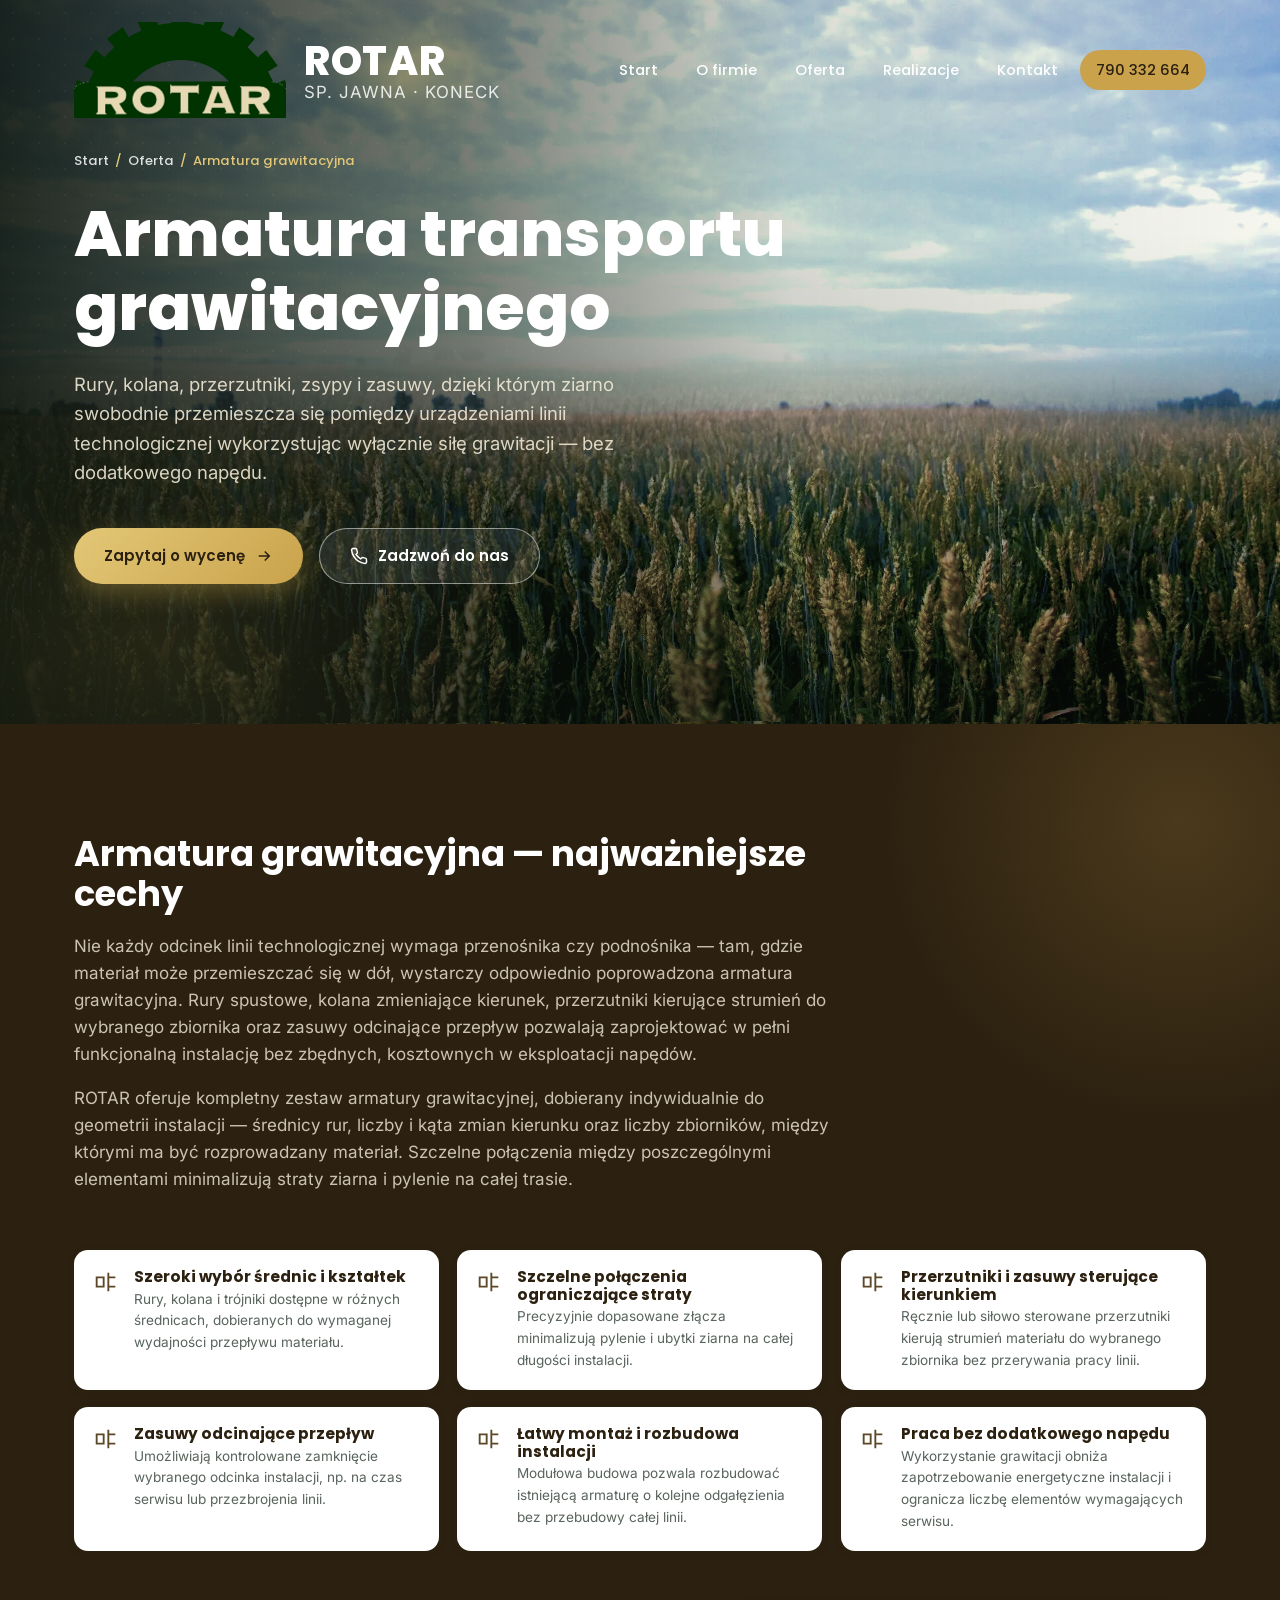
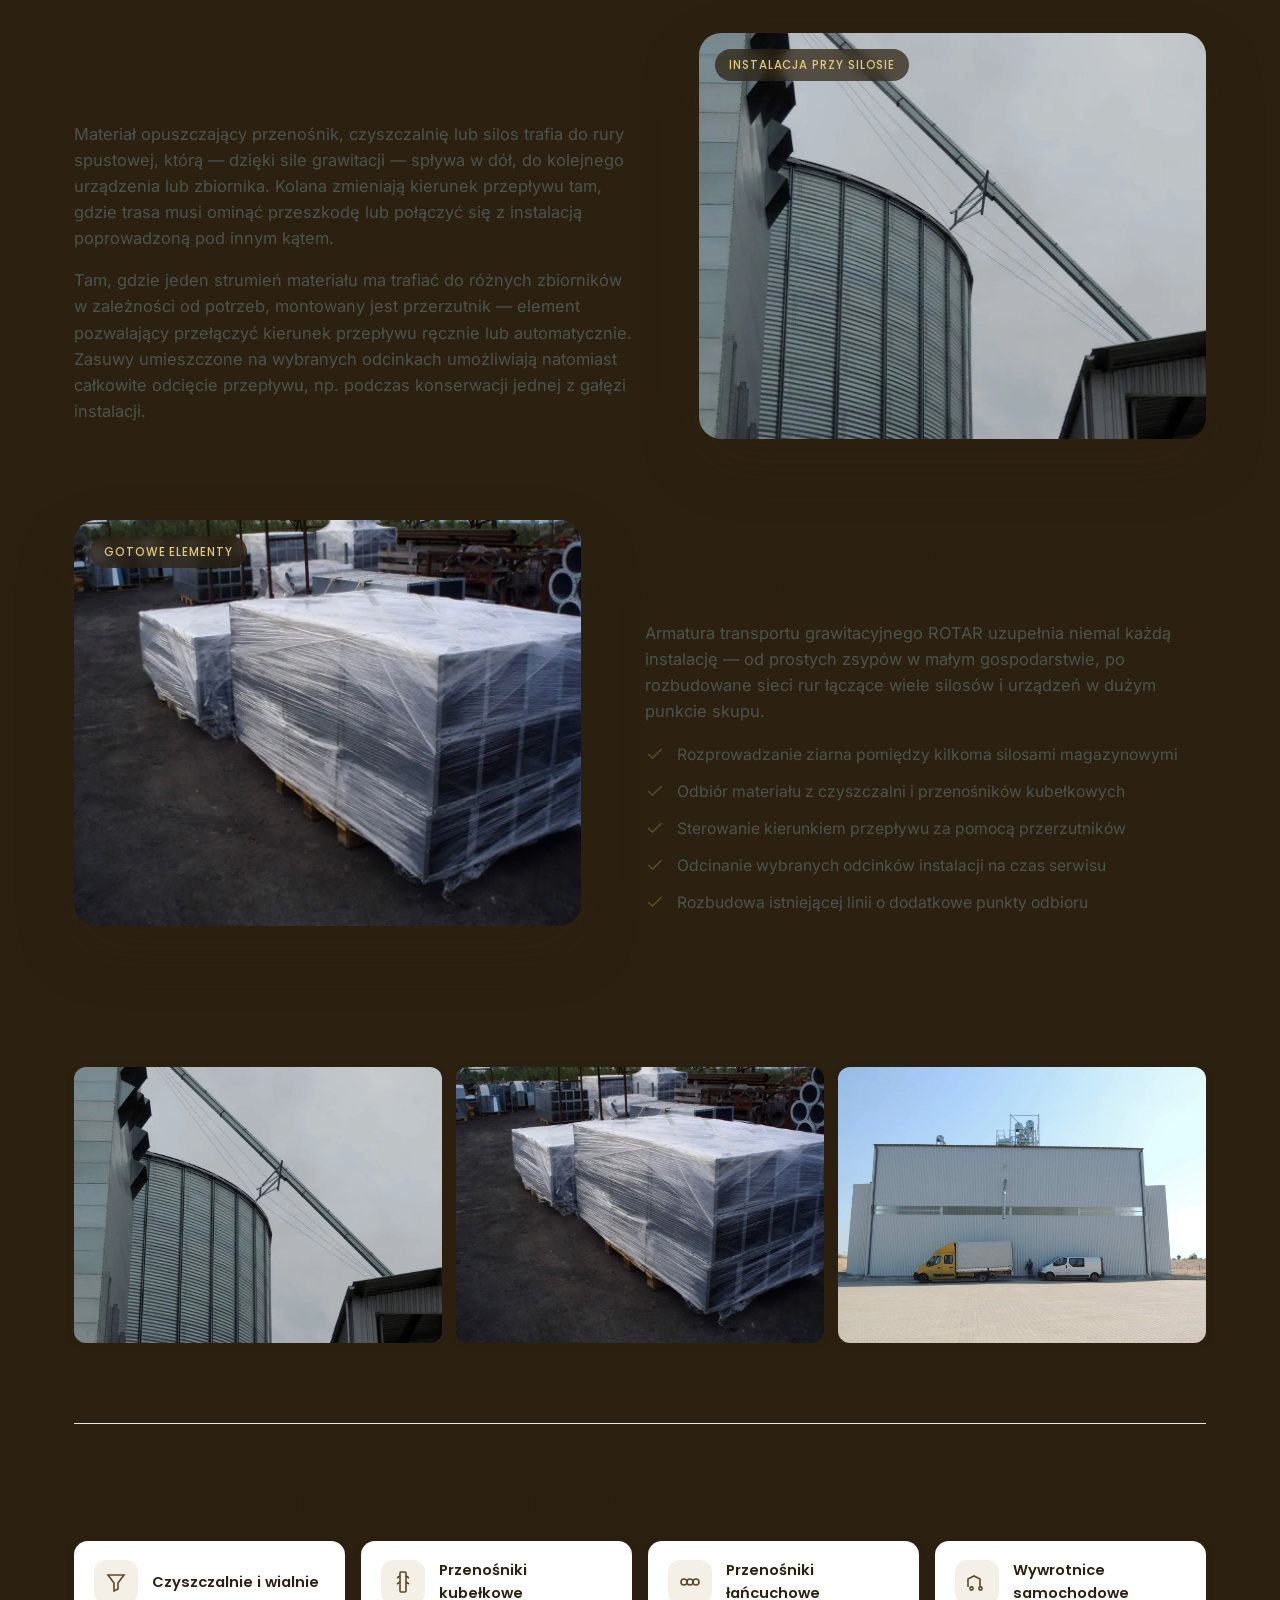
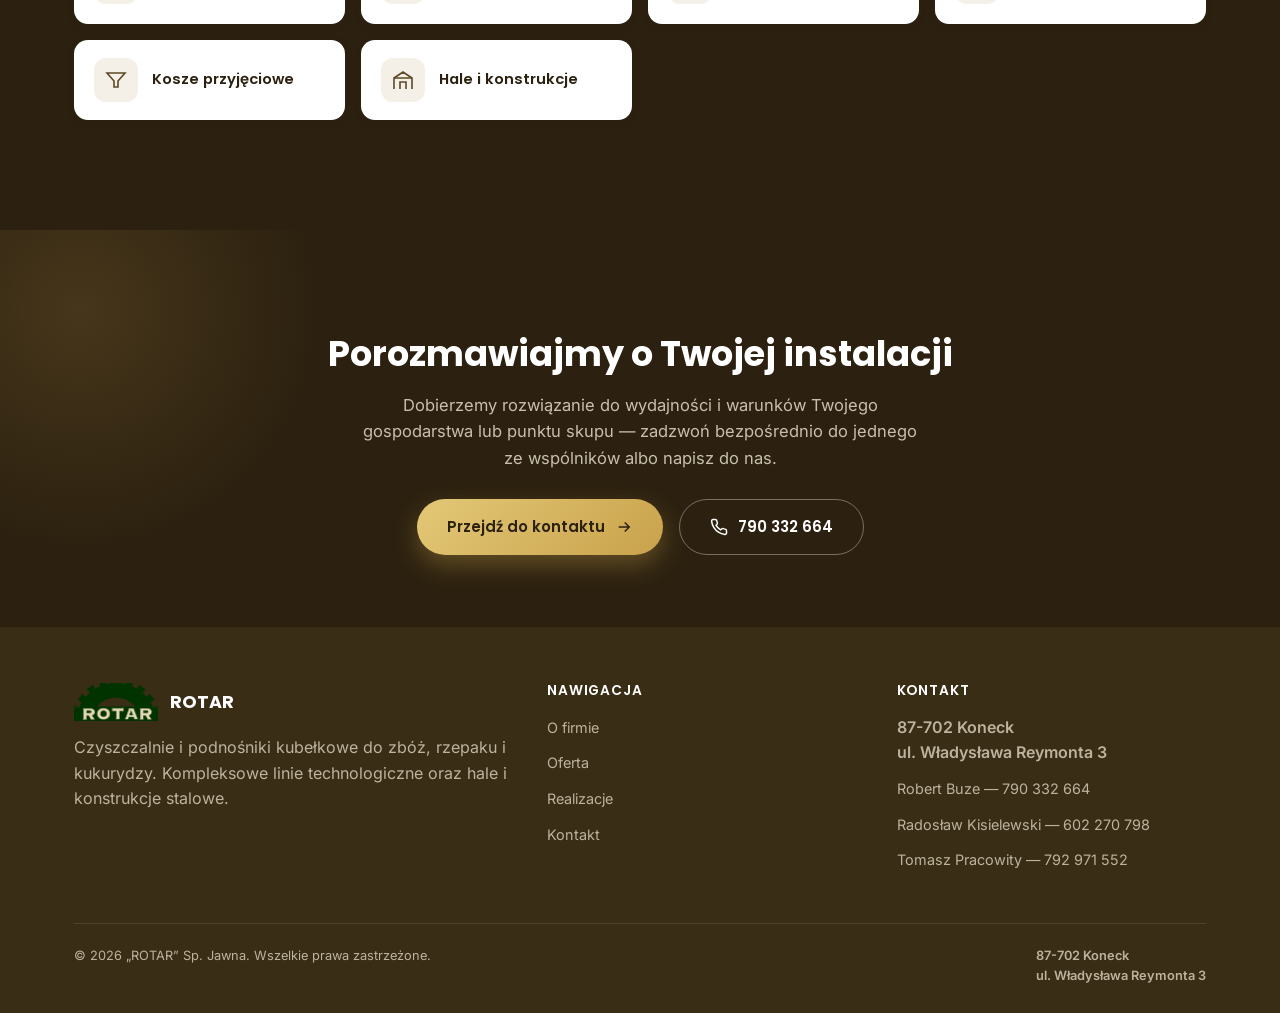
==== armatura-grawitacyjna.html @ 02cf698d "Dodaj osobne podstrony dla kazdej pozycji oferty Czyszczalnie, przenosniki kubelkowe i lancuchowe, w" ====
<!DOCTYPE html>
<html lang="pl">
<head>
<meta charset="UTF-8">
<meta name="viewport" content="width=device-width, initial-scale=1.0">
<title>Armatura transportu grawitacyjnego — rury, kolana, zsypy — ROTAR</title>
<meta name="description" content="Armatura transportu grawitacyjnego ROTAR — rury, kolana, przerzutniki, zsypy i zasuwy umożliwiające swobodny przepływ ziarna między urządzeniami linii technologicznej bez dodatkowego napędu.">
<meta name="robots" content="index, follow">
<meta name="author" content="ROTAR Sp. Jawna">
<link rel="canonical" href="https://bvziwo.github.io/rotar-website/armatura-grawitacyjna.html">

<meta property="og:type" content="website">
<meta property="og:site_name" content="ROTAR Sp. Jawna">
<meta property="og:locale" content="pl_PL">
<meta property="og:title" content="Armatura transportu grawitacyjnego — rury, kolana, zsypy — ROTAR">
<meta property="og:description" content="Armatura transportu grawitacyjnego ROTAR — rury, kolana, przerzutniki, zsypy i zasuwy umożliwiające swobodny przepływ ziarna między urządzeniami linii technologicznej bez dodatkowego napędu.">
<meta property="og:url" content="https://bvziwo.github.io/rotar-website/armatura-grawitacyjna.html">
<meta property="og:image" content="https://bvziwo.github.io/rotar-website/img/galeria/transport.jpg">

<meta name="twitter:card" content="summary_large_image">
<meta name="twitter:title" content="Armatura transportu grawitacyjnego — rury, kolana, zsypy — ROTAR">
<meta name="twitter:description" content="Armatura transportu grawitacyjnego ROTAR — rury, kolana, przerzutniki, zsypy i zasuwy umożliwiające swobodny przepływ ziarna między urządzeniami linii technologicznej bez dodatkowego napędu.">
<meta name="twitter:image" content="https://bvziwo.github.io/rotar-website/img/galeria/transport.jpg">

<meta name="theme-color" content="#2c2110">

<link rel="icon" href="favicon.ico" sizes="32x32">
<link rel="icon" href="favicon-16.png" type="image/png" sizes="16x16">
<link rel="icon" href="favicon-32.png" type="image/png" sizes="32x32">
<link rel="icon" href="favicon-48.png" type="image/png" sizes="48x48">
<link rel="apple-touch-icon" href="apple-touch-icon.png" sizes="180x180">
<link rel="manifest" href="site.webmanifest">

<link rel="preload" href="fonts/poppins-800-latin.woff2" as="font" type="font/woff2" crossorigin>
<link rel="preload" href="fonts/inter-400-latin.woff2" as="font" type="font/woff2" crossorigin>
<link rel="stylesheet" href="css/style.min.css">

<script type="application/ld+json">
{
  "@context": "https://schema.org",
  "@graph": [
    {
      "@type": "Service",
      "@id": "https://bvziwo.github.io/rotar-website/armatura-grawitacyjna.html#service",
      "name": "Armatura grawitacyjna",
      "serviceType": "Armatura grawitacyjna",
      "provider": {
        "@type": ["Organization", "LocalBusiness"],
        "name": "\"ROTAR\" Sp. Jawna",
        "url": "https://bvziwo.github.io/rotar-website/",
        "telephone": "+48790332664",
        "address": {
          "@type": "PostalAddress",
          "streetAddress": "ul. Władysława Reymonta 3",
          "postalCode": "87-702",
          "addressLocality": "Koneck",
          "addressRegion": "kujawsko-pomorskie",
          "addressCountry": "PL"
        }
      },
      "areaServed": "PL",
      "description": "Armatura transportu grawitacyjnego ROTAR — rury, kolana, przerzutniki, zsypy i zasuwy umożliwiające swobodny przepływ ziarna między urządzeniami linii technologicznej bez dodatkowego napędu.",
      "url": "https://bvziwo.github.io/rotar-website/armatura-grawitacyjna.html"
    },
    {
      "@type": "BreadcrumbList",
      "itemListElement": [
        {"@type": "ListItem", "position": 1, "name": "Start", "item": "https://bvziwo.github.io/rotar-website/"},
        {"@type": "ListItem", "position": 2, "name": "Oferta", "item": "https://bvziwo.github.io/rotar-website/#oferta"},
        {"@type": "ListItem", "position": 3, "name": "Armatura grawitacyjna", "item": "https://bvziwo.github.io/rotar-website/armatura-grawitacyjna.html"}
      ]
    }
  ]
}
</script>
</head>
<body>
<div class="page-loader" id="page-loader" aria-hidden="true">
  <div class="page-loader-inner">
    <div class="page-loader-ring"></div>
    <span class="rotar-logo">
      <span class="rotar-logo-mask"><img class="rotar-logo-gear" src="img/logo-gear.png" alt="" width="740" height="740"></span>
      <img class="rotar-logo-ribbon" src="img/logo-ribbon.png" alt="" width="675" height="306">
    </span>
  </div>
</div>
<a class="skip-link" href="#main-content">Przejdź do treści głównej</a>

<svg aria-hidden="true" width="0" height="0" style="position:absolute;overflow:hidden">
  <defs>
    <filter id="wheat-wave" x="-25%" y="-25%" width="150%" height="150%">
      <feTurbulence type="fractalNoise" numOctaves="2" seed="7" baseFrequency="0.009 0.018" result="wheatTurb"></feTurbulence>
      <feDisplacementMap in="SourceGraphic" in2="wheatTurb" scale="15" xChannelSelector="R" yChannelSelector="G"/>
    </filter>
  </defs>
</svg>

<header id="site-header">
  <div class="container">
    <a href="index.html#start" class="brand">
      <span class="rotar-logo" role="img" aria-label="ROTAR">
        <span class="rotar-logo-mask"><img class="rotar-logo-gear" src="img/logo-gear.png" alt="" width="740" height="740" decoding="async"></span>
        <img class="rotar-logo-ribbon" src="img/logo-ribbon.png" alt="" width="675" height="306" decoding="async">
      </span>
      <span class="brand-text"><strong>ROTAR</strong><span>Sp. Jawna &middot; Koneck</span></span>
    </a>
    <nav class="main-nav" id="main-nav">
      <ul>
        <li><a href="index.html#start">Start</a></li>
        <li><a href="index.html#o-firmie">O firmie</a></li>
        <li><a href="index.html#oferta">Oferta</a></li>
        <li><a href="index.html#realizacje">Realizacje</a></li>
        <li><a href="index.html#kontakt">Kontakt</a></li>
        <li><a class="call" href="tel:+48790332664">790&nbsp;332&nbsp;664</a></li>
      </ul>
    </nav>
    <button class="nav-toggle" id="nav-toggle" aria-label="Menu"><span></span><span></span><span></span></button>
  </div>
</header>

<main id="main-content">
<section class="hero hero-sub">
  <div class="hero-bg hero-bg-wheat"></div>
  <div class="hero-bg hero-bg-wind"></div>
  <div class="hero-overlay"></div>
  <div class="hero-glow" aria-hidden="true"></div>
  <div class="hero-grain"></div>
  <div class="container">
    <nav class="breadcrumb reveal in" aria-label="Okruszki">
      <a href="index.html">Start</a><span>/</span>
      <a href="index.html#oferta">Oferta</a><span>/</span>
      <span aria-current="page">Armatura grawitacyjna</span>
    </nav>
    <div class="hero-inner">
      <h1 class="reveal in">Armatura transportu grawitacyjnego</h1>
      <p class="lead reveal in">Rury, kolana, przerzutniki, zsypy i zasuwy, dzięki którym ziarno swobodnie przemieszcza się pomiędzy urządzeniami linii technologicznej wykorzystując wyłącznie siłę grawitacji — bez dodatkowego napędu.</p>
      <div class="hero-cta reveal in">
        <a href="index.html#kontakt" class="btn btn-primary">
          Zapytaj o wycenę
          <svg aria-hidden="true" focusable="false" viewBox="0 0 24 24" fill="none" stroke="currentColor" stroke-width="2"><path d="M5 12h14M13 6l6 6-6 6"/></svg>
        </a>
        <a href="tel:+48790332664" class="btn btn-ghost">
          <svg aria-hidden="true" focusable="false" viewBox="0 0 24 24" fill="none" stroke="currentColor" stroke-width="2"><path d="M22 16.92v3a2 2 0 0 1-2.18 2 19.79 19.79 0 0 1-8.63-3.07 19.5 19.5 0 0 1-6-6 19.79 19.79 0 0 1-3.07-8.67A2 2 0 0 1 4.11 2h3a2 2 0 0 1 2 1.72c.12.9.34 1.79.65 2.65a2 2 0 0 1-.45 2.11L8.09 9.91a16 16 0 0 0 6 6l1.43-1.27a2 2 0 0 1 2.11-.45c.86.31 1.75.53 2.65.65A2 2 0 0 1 22 16.92z"/></svg>
          Zadzwoń do nas
        </a>
      </div>
    </div>
  </div>
</section>

<section class="offer section-pad">
  <div class="container">
    <div class="product-intro reveal">
      <h2>Armatura grawitacyjna — najważniejsze cechy</h2>
      <p>Nie każdy odcinek linii technologicznej wymaga przenośnika czy podnośnika — tam, gdzie materiał może przemieszczać się w dół, wystarczy odpowiednio poprowadzona armatura grawitacyjna. Rury spustowe, kolana zmieniające kierunek, przerzutniki kierujące strumień do wybranego zbiornika oraz zasuwy odcinające przepływ pozwalają zaprojektować w pełni funkcjonalną instalację bez zbędnych, kosztownych w eksploatacji napędów.</p>
          <p>ROTAR oferuje kompletny zestaw armatury grawitacyjnej, dobierany indywidualnie do geometrii instalacji — średnicy rur, liczby i kąta zmian kierunku oraz liczby zbiorników, między którymi ma być rozprowadzany materiał. Szczelne połączenia między poszczególnymi elementami minimalizują straty ziarna i pylenie na całej trasie.</p>
    </div>

    <div class="value-list cols-3 stagger">
      <div class="value-item reveal">
        <svg aria-hidden="true" focusable="false" viewBox="0 0 24 24" fill="none" stroke="currentColor" stroke-width="1.6"><path d="M4 8h6v8H4zM14 4v16M14 8h6M14 16h6"/></svg>
        <div>
          <h3>Szeroki wybór średnic i kształtek</h3>
          <p>Rury, kolana i trójniki dostępne w różnych średnicach, dobieranych do wymaganej wydajności przepływu materiału.</p>
        </div>
      </div>
      <div class="value-item reveal">
        <svg aria-hidden="true" focusable="false" viewBox="0 0 24 24" fill="none" stroke="currentColor" stroke-width="1.6"><path d="M4 8h6v8H4zM14 4v16M14 8h6M14 16h6"/></svg>
        <div>
          <h3>Szczelne połączenia ograniczające straty</h3>
          <p>Precyzyjnie dopasowane złącza minimalizują pylenie i ubytki ziarna na całej długości instalacji.</p>
        </div>
      </div>
      <div class="value-item reveal">
        <svg aria-hidden="true" focusable="false" viewBox="0 0 24 24" fill="none" stroke="currentColor" stroke-width="1.6"><path d="M4 8h6v8H4zM14 4v16M14 8h6M14 16h6"/></svg>
        <div>
          <h3>Przerzutniki i zasuwy sterujące kierunkiem</h3>
          <p>Ręcznie lub siłowo sterowane przerzutniki kierują strumień materiału do wybranego zbiornika bez przerywania pracy linii.</p>
        </div>
      </div>
      <div class="value-item reveal">
        <svg aria-hidden="true" focusable="false" viewBox="0 0 24 24" fill="none" stroke="currentColor" stroke-width="1.6"><path d="M4 8h6v8H4zM14 4v16M14 8h6M14 16h6"/></svg>
        <div>
          <h3>Zasuwy odcinające przepływ</h3>
          <p>Umożliwiają kontrolowane zamknięcie wybranego odcinka instalacji, np. na czas serwisu lub przezbrojenia linii.</p>
        </div>
      </div>
      <div class="value-item reveal">
        <svg aria-hidden="true" focusable="false" viewBox="0 0 24 24" fill="none" stroke="currentColor" stroke-width="1.6"><path d="M4 8h6v8H4zM14 4v16M14 8h6M14 16h6"/></svg>
        <div>
          <h3>Łatwy montaż i rozbudowa instalacji</h3>
          <p>Modułowa budowa pozwala rozbudować istniejącą armaturę o kolejne odgałęzienia bez przebudowy całej linii.</p>
        </div>
      </div>
      <div class="value-item reveal">
        <svg aria-hidden="true" focusable="false" viewBox="0 0 24 24" fill="none" stroke="currentColor" stroke-width="1.6"><path d="M4 8h6v8H4zM14 4v16M14 8h6M14 16h6"/></svg>
        <div>
          <h3>Praca bez dodatkowego napędu</h3>
          <p>Wykorzystanie grawitacji obniża zapotrzebowanie energetyczne instalacji i ogranicza liczbę elementów wymagających serwisu.</p>
        </div>
      </div>
    </div>

    <div class="product-two-col">
      <div class="product-two-copy reveal-left">
        <h2>Jak działa transport grawitacyjny</h2>
        <p>Materiał opuszczający przenośnik, czyszczalnię lub silos trafia do rury spustowej, którą — dzięki sile grawitacji — spływa w dół, do kolejnego urządzenia lub zbiornika. Kolana zmieniają kierunek przepływu tam, gdzie trasa musi ominąć przeszkodę lub połączyć się z instalacją poprowadzoną pod innym kątem.</p>
            <p>Tam, gdzie jeden strumień materiału ma trafiać do różnych zbiorników w zależności od potrzeb, montowany jest przerzutnik — element pozwalający przełączyć kierunek przepływu ręcznie lub automatycznie. Zasuwy umieszczone na wybranych odcinkach umożliwiają natomiast całkowite odcięcie przepływu, np. podczas konserwacji jednej z gałęzi instalacji.</p>
      </div>
      <div class="product-two-media reveal-right">
        <span class="tag">Instalacja przy silosie</span>
        <picture><source type="image/webp" srcset="img/galeria/transport.webp"><img src="img/galeria/transport.jpg" width="1100" height="825" alt="Armatura transportu grawitacyjnego ROTAR — silos" loading="lazy" decoding="async"></picture>
      </div>
    </div>

    <div class="product-two-col reverse">
      <div class="product-two-media reveal-right">
        <span class="tag">Gotowe elementy</span>
        <picture><source type="image/webp" srcset="img/galeria/zaladunek.webp"><img src="img/galeria/zaladunek.jpg" width="1100" height="825" alt="Gotowe elementy ROTAR przygotowane do wysyłki" loading="lazy" decoding="async"></picture>
      </div>
      <div class="product-two-copy reveal-left">
        <h2>Zastosowanie armatury grawitacyjnej</h2>
        <p>Armatura transportu grawitacyjnego ROTAR uzupełnia niemal każdą instalację — od prostych zsypów w małym gospodarstwie, po rozbudowane sieci rur łączące wiele silosów i urządzeń w dużym punkcie skupu.</p>
        <ul>
            <li><svg aria-hidden="true" focusable="false" viewBox="0 0 24 24" fill="none" stroke="currentColor" stroke-width="2"><path d="M20 6L9 17l-5-5"/></svg>Rozprowadzanie ziarna pomiędzy kilkoma silosami magazynowymi</li>
            <li><svg aria-hidden="true" focusable="false" viewBox="0 0 24 24" fill="none" stroke="currentColor" stroke-width="2"><path d="M20 6L9 17l-5-5"/></svg>Odbiór materiału z czyszczalni i przenośników kubełkowych</li>
            <li><svg aria-hidden="true" focusable="false" viewBox="0 0 24 24" fill="none" stroke="currentColor" stroke-width="2"><path d="M20 6L9 17l-5-5"/></svg>Sterowanie kierunkiem przepływu za pomocą przerzutników</li>
            <li><svg aria-hidden="true" focusable="false" viewBox="0 0 24 24" fill="none" stroke="currentColor" stroke-width="2"><path d="M20 6L9 17l-5-5"/></svg>Odcinanie wybranych odcinków instalacji na czas serwisu</li>
            <li><svg aria-hidden="true" focusable="false" viewBox="0 0 24 24" fill="none" stroke="currentColor" stroke-width="2"><path d="M20 6L9 17l-5-5"/></svg>Rozbudowa istniejącej linii o dodatkowe punkty odbioru</li>
        </ul>
      </div>
    </div>

    <div class="product-gallery reveal">
      <h2>Zobacz to rozwiązanie na zdjęciach</h2>
      <div class="gal-cat-grid cols-3">
        <div class="gal-item" data-group="product-armatura-grawitacyjna"><picture><source type="image/webp" srcset="img/galeria/transport.webp"><img src="img/galeria/transport.jpg" width="1100" height="825" alt="Armatura transportu grawitacyjnego ROTAR — silos" loading="lazy" decoding="async"></picture><span class="zoom"><svg aria-hidden="true" focusable="false" viewBox="0 0 24 24" fill="none" stroke="currentColor" stroke-width="1.8"><circle cx="11" cy="11" r="7"></circle><path d="M21 21l-4.3-4.3M9 11h4M11 9v4"></path></svg></span></div>
        <div class="gal-item" data-group="product-armatura-grawitacyjna"><picture><source type="image/webp" srcset="img/galeria/zaladunek.webp"><img src="img/galeria/zaladunek.jpg" width="1100" height="825" alt="Gotowe elementy ROTAR przygotowane do wysyłki" loading="lazy" decoding="async"></picture><span class="zoom"><svg aria-hidden="true" focusable="false" viewBox="0 0 24 24" fill="none" stroke="currentColor" stroke-width="1.8"><circle cx="11" cy="11" r="7"></circle><path d="M21 21l-4.3-4.3M9 11h4M11 9v4"></path></svg></span></div>
        <div class="gal-item" data-group="product-armatura-grawitacyjna"><picture><source type="image/webp" srcset="img/galeria/hale.webp"><img src="img/galeria/hale.jpg" width="1400" height="1050" alt="Hala magazynowa ROTAR" loading="lazy" decoding="async"></picture><span class="zoom"><svg aria-hidden="true" focusable="false" viewBox="0 0 24 24" fill="none" stroke="currentColor" stroke-width="1.8"><circle cx="11" cy="11" r="7"></circle><path d="M21 21l-4.3-4.3M9 11h4M11 9v4"></path></svg></span></div>
      </div>
    </div>

    <div class="related-section reveal">
      <h2>Pozostałe elementy linii technologicznej</h2>
      <div class="related-grid">
        <a class="related-card" href="czyszczalnie.html">
          <span class="icon-badge"><svg aria-hidden="true" focusable="false" viewBox="0 0 24 24" fill="none" stroke="currentColor" stroke-width="1.6"><path d="M4 5h16l-6 8v6l-4 2v-8L4 5z"/></svg></span>
          <span>Czyszczalnie i wialnie</span>
        </a>
        <a class="related-card" href="przenosniki-kubelkowe.html">
          <span class="icon-badge"><svg aria-hidden="true" focusable="false" viewBox="0 0 24 24" fill="none" stroke="currentColor" stroke-width="1.6"><rect x="9" y="2" width="6" height="20" rx="1"/><path d="M6 8l3-2M18 8l-3-2M6 14l3-2M18 14l-3-2"/></svg></span>
          <span>Przenośniki kubełkowe</span>
        </a>
        <a class="related-card" href="przenosniki-lancuchowe.html">
          <span class="icon-badge"><svg aria-hidden="true" focusable="false" viewBox="0 0 24 24" fill="none" stroke="currentColor" stroke-width="1.6"><circle cx="6" cy="12" r="3"/><circle cx="12" cy="12" r="3"/><circle cx="18" cy="12" r="3"/></svg></span>
          <span>Przenośniki łańcuchowe</span>
        </a>
        <a class="related-card" href="wywrotnice-samochodowe.html">
          <span class="icon-badge"><svg aria-hidden="true" focusable="false" viewBox="0 0 24 24" fill="none" stroke="currentColor" stroke-width="1.6"><path d="M3 17V9l6-3 6 3v8"/><circle cx="6.5" cy="18.5" r="1.6"/><circle cx="15.5" cy="18.5" r="1.6"/></svg></span>
          <span>Wywrotnice samochodowe</span>
        </a>
        <a class="related-card" href="kosze-przyjeciowe.html">
          <span class="icon-badge"><svg aria-hidden="true" focusable="false" viewBox="0 0 24 24" fill="none" stroke="currentColor" stroke-width="1.6"><path d="M3 5h18l-7 8v6h-4v-6L3 5z"/></svg></span>
          <span>Kosze przyjęciowe</span>
        </a>
        <a class="related-card" href="hale-i-konstrukcje.html">
          <span class="icon-badge"><svg aria-hidden="true" focusable="false" viewBox="0 0 24 24" fill="none" stroke="currentColor" stroke-width="1.6"><path d="M3 21V10l9-6 9 6v11"/><path d="M3 10h18M9 21v-7h6v7"/></svg></span>
          <span>Hale i konstrukcje</span>
        </a>
      </div>
    </div>
  </div>
</section>

<section class="cta-band">
  <div class="container">
    <div class="gold-divider gold-divider-1" aria-hidden="true"><span></span></div>
    <h2>Porozmawiajmy o Twojej instalacji</h2>
    <p>Dobierzemy rozwiązanie do wydajności i warunków Twojego gospodarstwa lub punktu skupu — zadzwoń bezpośrednio do jednego ze wspólników albo napisz do nas.</p>
    <div class="hero-cta">
      <a href="index.html#kontakt" class="btn btn-primary">
        Przejdź do kontaktu
        <svg aria-hidden="true" focusable="false" viewBox="0 0 24 24" fill="none" stroke="currentColor" stroke-width="2"><path d="M5 12h14M13 6l6 6-6 6"/></svg>
      </a>
      <a href="tel:+48790332664" class="btn btn-outline-light">
        <svg aria-hidden="true" focusable="false" viewBox="0 0 24 24" fill="none" stroke="currentColor" stroke-width="2"><path d="M22 16.92v3a2 2 0 0 1-2.18 2 19.79 19.79 0 0 1-8.63-3.07 19.5 19.5 0 0 1-6-6 19.79 19.79 0 0 1-3.07-8.67A2 2 0 0 1 4.11 2h3a2 2 0 0 1 2 1.72c.12.9.34 1.79.65 2.65a2 2 0 0 1-.45 2.11L8.09 9.91a16 16 0 0 0 6 6l1.43-1.27a2 2 0 0 1 2.11-.45c.86.31 1.75.53 2.65.65A2 2 0 0 1 22 16.92z"/></svg>
        790 332 664
      </a>
    </div>
  </div>
</section>
</main>

<footer>
  <div class="container">
    <div class="footer-grid">
      <div>
        <div class="footer-brand">
          <span class="rotar-logo" role="img" aria-label="ROTAR">
            <span class="rotar-logo-mask"><img class="rotar-logo-gear" src="img/logo-gear.png" alt="" width="740" height="740" loading="lazy" decoding="async"></span>
            <img class="rotar-logo-ribbon" src="img/logo-ribbon.png" alt="" width="675" height="306" loading="lazy" decoding="async">
          </span>
          <strong>ROTAR</strong>
        </div>
        <p>Czyszczalnie i podnośniki kubełkowe do zbóż, rzepaku i kukurydzy. Kompleksowe linie technologiczne oraz hale i konstrukcje stalowe.</p>
      </div>
      <div>
        <h3>Nawigacja</h3>
        <ul>
          <li><a href="index.html#o-firmie">O firmie</a></li>
          <li><a href="index.html#oferta">Oferta</a></li>
          <li><a href="index.html#realizacje">Realizacje</a></li>
          <li><a href="index.html#kontakt">Kontakt</a></li>
        </ul>
      </div>
      <div>
        <h3>Kontakt</h3>
        <ul>
          <li><strong>87-702 Koneck</strong><br><strong>ul. Władysława Reymonta 3</strong></li>
          <li><a href="tel:+48790332664">Robert Buze — 790 332 664</a></li>
          <li><a href="tel:+48602270798">Radosław Kisielewski — 602 270 798</a></li>
          <li><a href="tel:+48792971552">Tomasz Pracowity — 792 971 552</a></li>
        </ul>
      </div>
    </div>
    <div class="footer-bottom">
      <span>&copy; <span id="year"></span> „ROTAR” Sp. Jawna. Wszelkie prawa zastrzeżone.</span>
      <span><strong>87-702 Koneck</strong><br><strong>ul. Władysława Reymonta 3</strong></span>
    </div>
  </div>
</footer>

<button id="back-to-top" aria-label="Do góry">
  <svg aria-hidden="true" focusable="false" viewBox="0 0 24 24" fill="none" stroke="currentColor" stroke-width="2"><path d="M12 19V5M5 12l7-7 7 7"/></svg>
</button>

<div class="lightbox" id="lightbox">
  <button class="lightbox-close" aria-label="Zamknij"><svg aria-hidden="true" focusable="false" viewBox="0 0 24 24" fill="none" stroke="currentColor" stroke-width="2"><path d="M18 6L6 18M6 6l12 12"/></svg></button>
  <button class="lightbox-nav lightbox-prev" aria-label="Poprzednie"><svg aria-hidden="true" focusable="false" viewBox="0 0 24 24" fill="none" stroke="currentColor" stroke-width="2"><path d="M15 18l-6-6 6-6"/></svg></button>
  <img id="lightbox-img" src="" alt="">
  <button class="lightbox-nav lightbox-next" aria-label="Następne"><svg aria-hidden="true" focusable="false" viewBox="0 0 24 24" fill="none" stroke="currentColor" stroke-width="2"><path d="M9 18l6-6-6-6"/></svg></button>
  <div class="lightbox-counter" id="lightbox-counter"></div>
</div>

<script src="js/main.min.js"></script>
</body>
</html>
---- css/style.min.css ----
@font-face{font-family:Inter;font-style:normal;font-weight:400;font-display:swap;src:url('../fonts/inter-400-latin-ext.woff2') format('woff2');unicode-range:U+0100-02BA,U+02BD-02C5,U+02C7-02CC,U+02CE-02D7,U+02DD-02FF,U+0304,U+0308,U+0329,U+1D00-1DBF,U+1E00-1E9F,U+1EF2-1EFF,U+2020,U+20A0-20AB,U+20AD-20C0,U+2113,U+2C60-2C7F,U+A720-A7FF}@font-face{font-family:Inter;font-style:normal;font-weight:400;font-display:swap;src:url('../fonts/inter-400-latin.woff2') format('woff2');unicode-range:U+0000-00FF,U+0131,U+0152-0153,U+02BB-02BC,U+02C6,U+02DA,U+02DC,U+0304,U+0308,U+0329,U+2000-206F,U+20AC,U+2122,U+2191,U+2193,U+2212,U+2215,U+FEFF,U+FFFD}@font-face{font-family:Inter;font-style:normal;font-weight:500;font-display:swap;src:url('../fonts/inter-400-latin-ext.woff2') format('woff2');unicode-range:U+0100-02BA,U+02BD-02C5,U+02C7-02CC,U+02CE-02D7,U+02DD-02FF,U+0304,U+0308,U+0329,U+1D00-1DBF,U+1E00-1E9F,U+1EF2-1EFF,U+2020,U+20A0-20AB,U+20AD-20C0,U+2113,U+2C60-2C7F,U+A720-A7FF}@font-face{font-family:Inter;font-style:normal;font-weight:500;font-display:swap;src:url('../fonts/inter-400-latin.woff2') format('woff2');unicode-range:U+0000-00FF,U+0131,U+0152-0153,U+02BB-02BC,U+02C6,U+02DA,U+02DC,U+0304,U+0308,U+0329,U+2000-206F,U+20AC,U+2122,U+2191,U+2193,U+2212,U+2215,U+FEFF,U+FFFD}@font-face{font-family:Inter;font-style:normal;font-weight:600;font-display:swap;src:url('../fonts/inter-400-latin-ext.woff2') format('woff2');unicode-range:U+0100-02BA,U+02BD-02C5,U+02C7-02CC,U+02CE-02D7,U+02DD-02FF,U+0304,U+0308,U+0329,U+1D00-1DBF,U+1E00-1E9F,U+1EF2-1EFF,U+2020,U+20A0-20AB,U+20AD-20C0,U+2113,U+2C60-2C7F,U+A720-A7FF}@font-face{font-family:Inter;font-style:normal;font-weight:600;font-display:swap;src:url('../fonts/inter-400-latin.woff2') format('woff2');unicode-range:U+0000-00FF,U+0131,U+0152-0153,U+02BB-02BC,U+02C6,U+02DA,U+02DC,U+0304,U+0308,U+0329,U+2000-206F,U+20AC,U+2122,U+2191,U+2193,U+2212,U+2215,U+FEFF,U+FFFD}@font-face{font-family:Poppins;font-style:normal;font-weight:500;font-display:swap;src:url('../fonts/poppins-500-latin-ext.woff2') format('woff2');unicode-range:U+0100-02BA,U+02BD-02C5,U+02C7-02CC,U+02CE-02D7,U+02DD-02FF,U+0304,U+0308,U+0329,U+1D00-1DBF,U+1E00-1E9F,U+1EF2-1EFF,U+2020,U+20A0-20AB,U+20AD-20C0,U+2113,U+2C60-2C7F,U+A720-A7FF}@font-face{font-family:Poppins;font-style:normal;font-weight:500;font-display:swap;src:url('../fonts/poppins-500-latin.woff2') format('woff2');unicode-range:U+0000-00FF,U+0131,U+0152-0153,U+02BB-02BC,U+02C6,U+02DA,U+02DC,U+0304,U+0308,U+0329,U+2000-206F,U+20AC,U+2122,U+2191,U+2193,U+2212,U+2215,U+FEFF,U+FFFD}@font-face{font-family:Poppins;font-style:normal;font-weight:600;font-display:swap;src:url('../fonts/poppins-600-latin-ext.woff2') format('woff2');unicode-range:U+0100-02BA,U+02BD-02C5,U+02C7-02CC,U+02CE-02D7,U+02DD-02FF,U+0304,U+0308,U+0329,U+1D00-1DBF,U+1E00-1E9F,U+1EF2-1EFF,U+2020,U+20A0-20AB,U+20AD-20C0,U+2113,U+2C60-2C7F,U+A720-A7FF}@font-face{font-family:Poppins;font-style:normal;font-weight:600;font-display:swap;src:url('../fonts/poppins-600-latin.woff2') format('woff2');unicode-range:U+0000-00FF,U+0131,U+0152-0153,U+02BB-02BC,U+02C6,U+02DA,U+02DC,U+0304,U+0308,U+0329,U+2000-206F,U+20AC,U+2122,U+2191,U+2193,U+2212,U+2215,U+FEFF,U+FFFD}@font-face{font-family:Poppins;font-style:normal;font-weight:700;font-display:swap;src:url('../fonts/poppins-700-latin-ext.woff2') format('woff2');unicode-range:U+0100-02BA,U+02BD-02C5,U+02C7-02CC,U+02CE-02D7,U+02DD-02FF,U+0304,U+0308,U+0329,U+1D00-1DBF,U+1E00-1E9F,U+1EF2-1EFF,U+2020,U+20A0-20AB,U+20AD-20C0,U+2113,U+2C60-2C7F,U+A720-A7FF}@font-face{font-family:Poppins;font-style:normal;font-weight:700;font-display:swap;src:url('../fonts/poppins-700-latin.woff2') format('woff2');unicode-range:U+0000-00FF,U+0131,U+0152-0153,U+02BB-02BC,U+02C6,U+02DA,U+02DC,U+0304,U+0308,U+0329,U+2000-206F,U+20AC,U+2122,U+2191,U+2193,U+2212,U+2215,U+FEFF,U+FFFD}@font-face{font-family:Poppins;font-style:normal;font-weight:800;font-display:swap;src:url('../fonts/poppins-800-latin-ext.woff2') format('woff2');unicode-range:U+0100-02BA,U+02BD-02C5,U+02C7-02CC,U+02CE-02D7,U+02DD-02FF,U+0304,U+0308,U+0329,U+1D00-1DBF,U+1E00-1E9F,U+1EF2-1EFF,U+2020,U+20A0-20AB,U+20AD-20C0,U+2113,U+2C60-2C7F,U+A720-A7FF}@font-face{font-family:Poppins;font-style:normal;font-weight:800;font-display:swap;src:url('../fonts/poppins-800-latin.woff2') format('woff2');unicode-range:U+0000-00FF,U+0131,U+0152-0153,U+02BB-02BC,U+02C6,U+02DA,U+02DC,U+0304,U+0308,U+0329,U+2000-206F,U+20AC,U+2122,U+2191,U+2193,U+2212,U+2215,U+FEFF,U+FFFD}:root{--green-950:#2c2110;--green-900:#3a2d16;--green-800:#4a3a1e;--green-700:#5c4826;--green-600:#7d6337;--green-accent:#a4813f;--gold:#c9a24b;--gold-light:#e3c877;--cream:#f4ecd8;--cream-soft:#faf6ea;--ink:#16211b;--gray-700:#4a544d;--gray-500:#59645c;--gray-200:#e3e6e1;--bg:#f5eedf;--white:#ffffff;--radius:14px;--radius-lg:22px;--shadow-sm:0 2px 10px rgba(44,33,16,.08);--shadow-md:0 12px 32px rgba(44,33,16,.14);--shadow-lg:0 24px 60px rgba(44,33,16,.22);--ease:cubic-bezier(.22,1,.36,1)}.page-loader{position:fixed;inset:0;z-index:9999;display:flex;align-items:center;justify-content:center;background:#152417;transition:opacity .5s var(--ease),visibility .5s var(--ease);animation:0s linear 4.5s forwards loaderFailsafe}.page-loader.loaded{opacity:0;visibility:hidden;pointer-events:none}@keyframes loaderFailsafe{to{opacity:0;visibility:hidden;pointer-events:none}}.page-loader-inner{position:relative;display:flex;align-items:center;justify-content:center}.page-loader-inner .rotar-logo{position:relative;z-index:1;width:150px;height:auto;animation:1.6s ease-in-out infinite loaderPulse}.page-loader-ring{position:absolute;width:200px;height:200px;border-radius:50%;border:3px solid rgba(227,200,119,.18);border-top-color:var(--gold-light);animation:1.1s linear infinite loaderSpin}@keyframes loaderPulse{0%,100%{transform:scale(1);opacity:.92}50%{transform:scale(1.08);opacity:1}}@keyframes loaderSpin{to{transform:rotate(360deg)}}*,::after,::before{box-sizing:border-box}html{scroll-behavior:smooth}body{margin:0;font-family:Inter,system-ui,-apple-system,Segoe UI,Roboto,sans-serif;color:var(--ink);background:var(--bg);line-height:1.6;overflow-x:hidden}h1,h2,h3,h4{font-family:Poppins,system-ui,sans-serif;line-height:1.15;margin:0 0 .5em;color:var(--green-950)}p{margin:0 0 1em}a{color:inherit;text-decoration:none}img{max-width:100%;display:block}ul{margin:0;padding:0;list-style:none}button{font:inherit;cursor:pointer;border:none;background:0 0;color:inherit}:focus-visible{outline:2px solid var(--gold);outline-offset:3px;border-radius:4px}.skip-link{position:absolute;top:-48px;left:8px;z-index:3000;background:var(--green-950);color:#fff;padding:12px 20px;border-radius:8px;font-family:Poppins,sans-serif;font-weight:600;font-size:.9rem;transition:top .25s var(--ease)}.skip-link:focus{top:8px}.container{width:100%;max-width:1180px;margin:0 auto;padding:0 24px}section{position:relative}section[id]{scroll-margin-top:88px}.section-pad{padding:110px 0}@media(max-width:768px){.section-pad{padding:72px 0}}.eyebrow{display:inline-flex;align-items:center;gap:8px;font-family:Poppins,sans-serif;font-weight:600;font-size:.78rem;letter-spacing:.14em;text-transform:uppercase;color:var(--green-600);background:rgba(164,129,63,.1);padding:7px 16px;border-radius:999px;margin-bottom:18px}.eyebrow::before{content:"";width:6px;height:6px;border-radius:50%;background:var(--gold)}.section-head{max-width:680px;margin:0 0 56px}.section-head.center{margin-left:auto;margin-right:auto;text-align:center}.section-head h2{font-size:clamp(1.7rem,3.4vw,2.5rem)}.section-head p{color:var(--gray-700);font-size:1.05rem}.btn{display:inline-flex;align-items:center;gap:10px;padding:15px 30px;border-radius:999px;font-family:Poppins,sans-serif;font-weight:600;font-size:.94rem;transition:transform .35s var(--ease),box-shadow .35s var(--ease),background .3s,color .3s;white-space:nowrap}.btn-primary{background:linear-gradient(135deg,var(--gold-light),var(--gold));color:var(--green-950);box-shadow:0 10px 24px rgba(201,162,75,.35)}.btn-primary:hover{transform:translateY(-3px);box-shadow:0 16px 32px rgba(201,162,75,.45)}.btn-ghost{background:rgba(255,255,255,.08);border:1.5px solid rgba(255,255,255,.5);color:#fff;backdrop-filter:blur(6px)}.btn-ghost:hover{background:rgba(255,255,255,.18);transform:translateY(-3px)}.btn-outline{border:1.5px solid var(--green-700);color:var(--green-800)}.btn-outline:hover{background:var(--green-800);color:#fff;transform:translateY(-3px)}.btn svg{width:18px;height:18px;flex:none}.reveal{opacity:0;transform:translateY(38px);filter:blur(7px);transition:opacity .95s var(--ease),transform .95s var(--ease),filter .95s var(--ease);will-change:opacity,transform,filter}.reveal.in{opacity:1;transform:translateY(0);filter:blur(0)}.reveal-scale{opacity:0;transform:scale(.9);filter:blur(7px);transition:opacity .9s var(--ease),transform .9s var(--ease),filter .9s var(--ease);will-change:opacity,transform,filter}.reveal-scale.in{opacity:1;transform:scale(1);filter:blur(0)}.reveal-left{opacity:0;transform:translateX(-52px);filter:blur(6px);transition:opacity .9s var(--ease),transform .9s var(--ease),filter .9s var(--ease);will-change:opacity,transform,filter}.reveal-left.in{opacity:1;transform:translateX(0);filter:blur(0)}.reveal-right{opacity:0;transform:translateX(52px);filter:blur(6px);transition:opacity .9s var(--ease),transform .9s var(--ease),filter .9s var(--ease);will-change:opacity,transform,filter}.reveal-right.in{opacity:1;transform:translateX(0);filter:blur(0)}@media(prefers-reduced-motion:reduce){.page-loader-inner .rotar-logo,.page-loader-ring{animation:none}.reveal,.reveal-left,.reveal-right,.reveal-scale{opacity:1;transform:none;filter:none;transition:none}}.stagger>*{transition-delay:calc(var(--i,0) * 110ms)}.rotar-logo{position:relative;display:inline-block;flex:none;aspect-ratio:225/102;height:96px;width:auto;transition:height .35s var(--ease)}.rotar-logo-mask{position:absolute;inset:0;overflow:hidden}.rotar-logo-gear{position:absolute;left:50.6667%;top:105.8824%;width:109.6297%;height:241.8299%;max-width:none;max-height:none;transform:translate(-50%,-50%);animation:9s linear infinite rotar-spin}@keyframes rotar-spin{from{transform:translate(-50%,-50%) rotate(0)}to{transform:translate(-50%,-50%) rotate(360deg)}}@media(prefers-reduced-motion:reduce){.rotar-logo-gear{animation:none}}.rotar-logo-ribbon{position:absolute;inset:0;width:100%;height:100%;display:block}#site-header{position:fixed;top:0;left:0;right:0;z-index:1000;padding:22px 0;transition:padding .35s var(--ease),background .35s var(--ease),box-shadow .35s var(--ease)}#site-header .container{display:flex;align-items:center;justify-content:space-between}#site-header.scrolled{padding:12px 0;background:rgba(251,250,246,.88);backdrop-filter:blur(14px);box-shadow:0 6px 24px rgba(44,33,16,.08)}.brand{display:flex;align-items:center;gap:18px}.brand .rotar-logo{height:96px;position:relative;z-index:1}#site-header.scrolled .brand .rotar-logo{height:72px}.brand-text{position:relative;display:flex;flex-direction:column;line-height:1.1}.brand-text::before{content:"";position:absolute;top:50%;left:-24px;transform:translateY(-50%) scale(1);width:260px;height:150px;border-radius:50%;background:radial-gradient(closest-side,rgba(227,200,119,.45),transparent 72%);filter:blur(14px);z-index:-1;pointer-events:none;animation:4s ease-in-out infinite brandGlow}.brand-text strong{font-family:Poppins,sans-serif;font-weight:800;letter-spacing:.02em;font-size:2.5rem;color:#fff;transition:color .35s}.brand-text span{font-size:1.05rem;letter-spacing:.06em;color:rgba(255,255,255,.85);transition:color .35s;text-transform:uppercase}@keyframes brandGlow{0%,100%{opacity:.55;transform:translateY(-50%) scale(1)}50%{opacity:1;transform:translateY(-50%) scale(1.12)}}#site-header.scrolled .brand-text strong{color:var(--green-950)}#site-header.scrolled .brand-text span{color:var(--gray-700)}.main-nav ul{display:flex;gap:6px;align-items:center}.main-nav a{font-family:Poppins,sans-serif;font-weight:500;font-size:.92rem;color:#fff;padding:10px 16px;border-radius:999px;transition:background .3s,color .3s;position:relative}#site-header.scrolled .main-nav a{color:var(--ink)}.main-nav a:hover{background:rgba(255,255,255,.14)}#site-header.scrolled .main-nav a:hover{background:rgba(74,58,30,.1);color:var(--green-800)}.main-nav a.call{background:var(--gold);color:var(--green-950)}.main-nav a.call:hover{background:var(--gold-light)}.nav-toggle{display:none;flex-direction:column;gap:5px;width:44px;height:44px;align-items:center;justify-content:center;border-radius:10px}.nav-toggle span{width:22px;height:2px;background:#fff;transition:all .3s var(--ease)}#site-header.scrolled .nav-toggle span{background:var(--ink)}.nav-toggle.active span:first-child{transform:translateY(7px) rotate(45deg)}.nav-toggle.active span:nth-child(2){opacity:0}.nav-toggle.active span:nth-child(3){transform:translateY(-7px) rotate(-45deg)}@media(max-width:1240px){#site-header .container{gap:12px}.main-nav{position:fixed;top:0;right:0;bottom:0;width:min(340px,84vw);background:var(--green-950);display:flex;align-items:center;overflow-y:auto;box-shadow:-16px 0 44px rgba(0,0,0,.28);transform:translateX(100%);transition:transform .45s var(--ease);padding:40px 28px}.main-nav.open{transform:translateX(0)}.main-nav ul{flex-direction:column;align-items:flex-start;width:100%;gap:4px}.main-nav a{color:#fff!important;width:100%;padding:14px 10px;font-size:1.1rem}.nav-toggle{display:flex;flex:none}}@media(max-width:640px){.brand .rotar-logo{height:60px}#site-header.scrolled .brand .rotar-logo{height:48px}.brand-text strong{font-size:1.6rem}.brand-text span{font-size:.76rem}.brand-text::before{width:190px;height:110px;animation:none;opacity:.75}}@media(max-width:380px){.brand-text span{display:none}}.hero{min-height:100vh;display:flex;align-items:center;position:relative;padding:150px 0 90px;overflow:hidden;background:#152417}.hero-bg{position:absolute;inset:0;background-image:image-set(url('../img/wheat-field.webp') type('image/webp'), url('../img/wheat-field.jpg') type('image/jpeg'));background-size:cover;background-position:center;filter:saturate(1.1) brightness(.5);transform:scale(1.06)}@media(max-width:768px){.hero-bg{background-image:image-set(url('../img/wheat-field-mobile.webp') type('image/webp'), url('../img/wheat-field-mobile.jpg') type('image/jpeg'))}}.hero-bg-wheat{background-position:center 62%;filter:saturate(1.6) brightness(1.38) contrast(1.02) sepia(.32) hue-rotate(-4deg);transform:scale(1.14)}.hero-bg-wind{background-position:center 62%;filter:url(#wheat-wave) saturate(1.6) brightness(1.38) contrast(1.02) sepia(.32) hue-rotate(-4deg);transform:scale(1.14);transform-origin:bottom center;-webkit-mask-image:linear-gradient(to bottom,transparent 0%,transparent 54%,rgba(0,0,0,.45) 62%,#000 72%,#000 100%);mask-image:linear-gradient(to bottom,transparent 0%,transparent 54%,rgba(0,0,0,.45) 62%,#000 72%,#000 100%);animation:6.5s ease-in-out infinite wheatSway}@keyframes wheatSway{0%,100%{transform:scale(1.16) skewX(-.5deg)}50%{transform:scale(1.16) skewX(4.5deg)}}.hero-overlay{position:absolute;inset:0;background:linear-gradient(90deg,rgba(10,18,11,.9) 0,rgba(10,18,11,.56) 36%,rgba(10,18,11,.16) 62%,rgba(10,18,11,.04) 100%),linear-gradient(to top,rgba(8,14,9,.6) 0,rgba(8,14,9,.1) 38%,transparent 68%)}.hero-glow{position:absolute;inset:0;pointer-events:none;background:radial-gradient(620px 480px at 80% 12%,rgba(227,200,119,.24),transparent 65%),radial-gradient(520px 420px at 12% 88%,rgba(164,129,63,.18),transparent 70%);mix-blend-mode:screen;animation:10s ease-in-out infinite heroGlowPulse}@keyframes heroGlowPulse{0%,100%{opacity:.7}50%{opacity:1}}.hero-grain{position:absolute;inset:0;opacity:.5;background-image:radial-gradient(rgba(255,255,255,.08) 1px,transparent 1px);background-size:26px 26px;animation:40s linear infinite driftGrain}@keyframes driftGrain{from{background-position:0 0}to{background-position:400px 260px}}@media(max-width:768px){.hero-grain{animation:none}.hero-watermark{display:none}}.hero-watermark{position:absolute;right:clamp(16px,4vw,64px);bottom:clamp(120px,18vh,180px);z-index:1;pointer-events:none;font-family:Poppins,sans-serif;font-weight:800;font-size:clamp(1.5rem,2.8vw,2.3rem);letter-spacing:.5em;color:rgba(227,200,119,.16);-webkit-text-stroke:1px rgba(227,200,119,.35);animation:4.5s ease-in-out infinite watermarkGlow;user-select:none}@keyframes watermarkGlow{0%,100%{text-shadow:0 0 6px rgba(227,200,119,.15),0 0 14px rgba(227,200,119,.08);color:rgba(227,200,119,.14)}50%{text-shadow:0 0 18px rgba(227,200,119,.65),0 0 42px rgba(227,200,119,.35),0 0 70px rgba(227,200,119,.18);color:rgba(227,200,119,.45)}}.hero .container{position:relative;z-index:2}.hero-inner{max-width:760px}.hero-inner h1{color:#fff;font-size:clamp(2.3rem,5.4vw,4rem);font-weight:800;margin-bottom:.4em}.hero-inner h1 em{font-style:normal;color:var(--gold-light);background:linear-gradient(90deg,var(--gold-light),var(--gold));-webkit-background-clip:text;background-clip:text;color:transparent}.hero-inner p.lead{color:rgba(244,236,216,.88);font-size:1.15rem;max-width:600px;margin-bottom:2.2em}.hero-cta{display:flex;gap:16px;flex-wrap:wrap;margin-bottom:70px}.hero-chips{display:flex;flex-wrap:wrap;gap:10px}.hero-chips a{font-family:Poppins,sans-serif;font-size:.82rem;font-weight:500;color:rgba(255,255,255,.85);border:1px solid rgba(255,255,255,.25);padding:9px 16px;border-radius:999px;transition:all .3s var(--ease)}.hero-chips a:hover{background:var(--gold);border-color:var(--gold);color:var(--green-950);transform:translateY(-2px)}@media(max-width:560px){.hero-cta{flex-direction:column;align-items:stretch}.hero-cta .btn{justify-content:center}}@media(max-width:480px){.btn{white-space:normal;text-align:center}.hero-chips{gap:8px}.hero-chips a{padding:8px 13px;font-size:.78rem}}.scroll-cue{position:absolute;bottom:36px;left:50%;transform:translateX(-50%);display:flex;flex-direction:column;align-items:center;gap:8px;color:rgba(255,255,255,.6);font-size:.72rem;letter-spacing:.14em;text-transform:uppercase;z-index:2}.scroll-cue .line{width:1px;height:36px;background:linear-gradient(to bottom,rgba(255,255,255,.8),transparent);animation:1.8s ease-in-out infinite cueMove}@keyframes cueMove{0%{transform:scaleY(0);transform-origin:top}50%{transform:scaleY(1);transform-origin:top}51%{transform-origin:bottom}100%{transform:scaleY(0);transform-origin:bottom}}@media(max-width:768px){.hero{padding:130px 0 70px;min-height:auto}.hero-cta{margin-bottom:44px}.scroll-cue{display:none}}.trust-strip{position:relative;overflow:hidden;background:linear-gradient(135deg,#182b1b,#0f1c12);padding:26px 0}.trust-strip::before{content:"";position:absolute;inset:0;pointer-events:none;background:radial-gradient(520px 220px at 12% 0,rgba(227,200,119,.18),transparent 70%),radial-gradient(420px 220px at 88% 100%,rgba(164,129,63,.14),transparent 70%)}.trust-strip .container{position:relative;z-index:1;display:flex;flex-wrap:wrap;gap:20px 40px;justify-content:space-between;align-items:center}.trust-item{display:flex;align-items:center;gap:12px;color:var(--cream);font-family:Poppins,sans-serif;font-size:.88rem;font-weight:500}.trust-item svg{width:26px;height:26px;flex:none;color:var(--gold-light)}@media(max-width:640px){.trust-strip .container{display:grid;grid-template-columns:1fr 1fr;gap:18px 20px;justify-content:start}.trust-item{font-size:.82rem}.trust-item svg{width:22px;height:22px}}@media(max-width:420px){.trust-strip .container{grid-template-columns:1fr}}.about{background:var(--bg)}.about-grid{display:grid;grid-template-columns:1.05fr .95fr;gap:64px;align-items:center}@media(max-width:920px){.about-grid{grid-template-columns:1fr}}.about-copy p{color:var(--gray-700);font-size:1.04rem}.value-list{display:grid;grid-template-columns:1fr 1fr;gap:18px;margin-top:34px}@media(max-width:520px){.value-list{grid-template-columns:1fr}}.value-item{display:flex;gap:14px;padding:18px;border-radius:var(--radius);background:var(--white);box-shadow:var(--shadow-sm);transition:transform .35s var(--ease),box-shadow .35s var(--ease)}.value-item:hover{transform:translateY(-4px);box-shadow:var(--shadow-md)}.value-item svg{width:28px;height:28px;flex:none;color:var(--green-700)}.value-item h3{font-size:.96rem;margin-bottom:.2em}.value-item p{font-size:.85rem;color:var(--gray-500);margin:0}.about-media{position:relative}.about-media .frame{position:relative;border-radius:var(--radius-lg);overflow:hidden;box-shadow:var(--shadow-lg);aspect-ratio:4/5}.about-media .frame img{width:100%;height:100%;object-fit:cover;transition:transform .8s var(--ease)}.about-media .frame:hover img{transform:scale(1.06)}.about-media .badge{position:absolute;bottom:-26px;left:-26px;background:var(--green-950);color:#fff;padding:20px 24px;border-radius:var(--radius);box-shadow:var(--shadow-lg);font-family:Poppins,sans-serif;display:flex;align-items:center;gap:14px;max-width:230px}@media(max-width:920px){.about-media .badge{left:0;bottom:-20px;padding:14px 16px}}.about-media .badge svg{width:34px;height:34px;color:var(--gold-light);flex:none}.about-media .badge strong{display:block;font-size:.95rem}.about-media .badge span{font-size:.74rem;color:rgba(255,255,255,.7)}.offer{background:var(--green-950);color:#fff;position:relative;overflow:hidden}.offer::before{content:"";position:absolute;top:-200px;right:-200px;width:600px;height:600px;border-radius:50%;background:radial-gradient(circle,rgba(164,129,63,.25),transparent 70%)}.offer-head{text-align:center;max-width:680px;margin:0 auto 56px}.offer-head-brand{display:inline-flex;align-items:center;justify-content:center;flex-wrap:wrap;gap:20px;margin-bottom:18px}.offer-logo-gold{height:76px;width:auto;filter:grayscale(1) sepia(1) saturate(6) brightness(1.15) hue-rotate(-8deg) drop-shadow(0 0 16px rgba(227,200,119,.7));animation:4s ease-in-out infinite offerLogoGlow}@media(max-width:400px){.offer-logo-gold{height:56px}.offer-shine-title{font-size:clamp(1.8rem,9vw,2.4rem)}}@keyframes offerLogoGlow{0%,100%{filter:grayscale(1) sepia(1) saturate(6) brightness(1.05) hue-rotate(-8deg) drop-shadow(0 0 10px rgba(227,200,119,.5))}50%{filter:grayscale(1) sepia(1) saturate(6) brightness(1.3) hue-rotate(-8deg) drop-shadow(0 0 22px rgba(227,200,119,.85))}}.offer-shine-title{margin:0;font-family:Poppins,sans-serif;font-weight:800;font-size:clamp(2.4rem,5vw,3.6rem);letter-spacing:.02em;background-image:linear-gradient(115deg,var(--gold) 20%,#fff8e0 40%,var(--gold-light) 50%,var(--gold) 80%);background-size:250% 100%;-webkit-background-clip:text;background-clip:text;color:transparent;animation:3.5s linear infinite offerTitleShine}@keyframes offerTitleShine{0%{background-position:220% 0}100%{background-position:-40% 0}}.offer-head p{color:rgba(244,236,216,.75);font-size:1.05rem;margin:0}.tabs{position:relative;z-index:1}.tab-panels{position:relative}.tab-panel{display:grid;grid-template-columns:1fr 1fr;gap:56px;align-items:center;padding:36px 0;border-top:1px solid rgba(255,255,255,.08);scroll-margin-top:96px}.tab-panel:first-child{border-top:0;padding-top:0}@media(max-width:860px){.tab-panel{grid-template-columns:1fr;gap:30px}}@media(max-width:480px){.tab-panel h3{font-size:1.35rem}}.tab-panel .panel-copy .icon-badge{width:56px;height:56px;border-radius:16px;background:rgba(201,162,75,.14);display:flex;align-items:center;justify-content:center;margin-bottom:20px}.tab-panel .panel-copy .icon-badge svg{width:30px;height:30px;color:var(--gold-light)}.tab-panel h3{color:#fff;font-size:1.6rem;margin-bottom:.5em}.tab-panel p.desc{color:rgba(244,236,216,.8);font-size:1rem}.feature-list{margin-top:22px;display:flex;flex-direction:column;gap:12px}.tab-panel .panel-copy>.btn{margin-top:26px}.feature-list li{display:flex;align-items:flex-start;gap:12px;font-size:.94rem;color:rgba(255,255,255,.88)}.feature-list svg{width:20px;height:20px;flex:none;color:var(--gold-light);margin-top:1px}.panel-media{position:relative;border-radius:var(--radius-lg);overflow:hidden;aspect-ratio:5/4;background:linear-gradient(135deg,var(--green-800),var(--green-700));display:flex;align-items:center;justify-content:center;box-shadow:var(--shadow-lg)}.panel-media img{width:100%;height:100%;object-fit:cover;filter:saturate(1.05)}.panel-media.icon-only svg{width:38%;height:38%;color:rgba(255,255,255,.16)}.panel-media .tag{position:absolute;top:16px;left:16px;z-index:2;background:rgba(44,33,16,.65);backdrop-filter:blur(6px);color:var(--gold-light);font-family:Poppins,sans-serif;font-size:.72rem;letter-spacing:.08em;text-transform:uppercase;padding:7px 14px;border-radius:999px}.realizacje{background:var(--cream-soft)}.real-video-wrap{max-width:820px;margin:0 auto 64px}.video-frame{position:relative;border-radius:var(--radius-lg);overflow:hidden;box-shadow:var(--shadow-lg);aspect-ratio:16/9;background:#000}.video-frame iframe{position:absolute;inset:0;width:100%;height:100%;border:0}.video-facade{position:absolute;inset:0;width:100%;height:100%;padding:0;display:block;overflow:hidden}.video-facade img,.video-facade picture{position:absolute;inset:0;width:100%;height:100%;object-fit:cover}.video-facade::after{content:"";position:absolute;inset:0;background:linear-gradient(to top,rgba(10,8,4,.55),rgba(10,8,4,.1) 55%)}.video-play{position:absolute;top:50%;left:50%;transform:translate(-50%,-50%);width:76px;height:76px;border-radius:50%;z-index:1;background:rgba(201,162,75,.92);color:var(--green-950);display:flex;align-items:center;justify-content:center;box-shadow:0 12px 32px rgba(0,0,0,.35);transition:transform .3s var(--ease),background .3s}.video-play svg{width:30px;height:30px;margin-left:4px}.video-facade:hover .video-play{transform:translate(-50%,-50%) scale(1.08);background:var(--gold-light)}.real-gallery-all{margin-top:64px;padding-top:48px;border-top:1px solid var(--gray-200)}.real-gallery-all .gal-cat-head{margin-bottom:24px}.gallery-toggle{display:inline-flex;align-items:center;gap:10px;padding:14px 26px;border-radius:999px;border:1.5px solid var(--green-700);color:var(--green-800);font-family:Poppins,sans-serif;font-weight:600;font-size:.94rem;transition:background .3s,color .3s,transform .3s var(--ease)}.gallery-toggle:hover{background:var(--green-800);color:#fff;transform:translateY(-2px)}.gallery-toggle-chevron{width:18px;height:18px;flex:none;transition:transform .35s var(--ease)}.gallery-toggle[aria-expanded=true] .gallery-toggle-chevron{transform:rotate(180deg)}#full-gallery-grid{margin-top:28px}#full-gallery-grid[hidden]{display:none}.gal-cat-head{display:flex;flex-wrap:wrap;align-items:baseline;justify-content:space-between;gap:8px 12px;border-bottom:1px solid var(--gray-200);padding-bottom:14px;margin-bottom:20px}.gal-cat-head h3{font-size:1.3rem;margin:0;color:var(--green-950)}.gal-cat-head span{font-family:Poppins,sans-serif;font-size:.75rem;letter-spacing:.08em;text-transform:uppercase;color:var(--gray-500);white-space:nowrap}.gal-cat-grid{display:grid;gap:14px}.gal-cat-grid.cols-3{grid-template-columns:repeat(3,1fr)}.gal-cat-grid.cols-6{grid-template-columns:repeat(auto-fill,minmax(150px,1fr));margin-top:16px}.gal-cat-grid.single{grid-template-columns:minmax(0,640px)}@media(max-width:768px){.gal-cat-grid.cols-3{grid-template-columns:1fr 1fr}.gal-cat-grid.single{grid-template-columns:1fr}}@media(max-width:520px){.gal-cat-grid.cols-3{grid-template-columns:1fr}}@media(max-width:400px){.gal-cat-grid.cols-6{grid-template-columns:repeat(auto-fill,minmax(120px,1fr))}}.gal-cat-grid.single .gal-item{aspect-ratio:16/9}.gal-cat .gal-more{margin-top:22px;justify-content:flex-start}.gal-item{position:relative;border-radius:12px;overflow:hidden;cursor:pointer;aspect-ratio:4/3;box-shadow:var(--shadow-sm);opacity:0;transition:transform .3s var(--ease),opacity .65s var(--ease),box-shadow .3s var(--ease)}.gal-item.in{opacity:1}.gal-item:hover{transform:translateY(-4px);box-shadow:var(--shadow-md)}.gal-item img{width:100%;height:100%;object-fit:cover;transform:scale(1.08);transition:transform .7s var(--ease)}.gal-item.in img{transform:scale(1)}.gal-item:hover img{transform:scale(1.12)}.gal-item .zoom{position:absolute;inset:0;display:flex;align-items:center;justify-content:center;background:linear-gradient(to top,rgba(44,33,16,.65),rgba(44,33,16,0) 60%);opacity:0;transition:opacity .3s}.gal-item:hover .zoom{opacity:1}.gal-item .zoom svg{width:26px;height:26px;color:#fff}.gal-more{display:flex;justify-content:center;margin-top:36px}.lightbox{position:fixed;inset:0;z-index:2000;background:rgba(8,20,14,.94);display:flex;align-items:center;justify-content:center;opacity:0;pointer-events:none;transition:opacity .35s var(--ease)}.lightbox.open{opacity:1;pointer-events:auto}.lightbox img{max-width:min(88vw,560px);max-height:75vh;border-radius:10px;box-shadow:0 30px 80px rgba(0,0,0,.5);transform:scale(.94);transition:transform .35s var(--ease);image-rendering:-webkit-optimize-contrast}.lightbox.open img{transform:scale(1)}.lightbox-close,.lightbox-nav{position:absolute;color:#fff;width:48px;height:48px;border-radius:50%;display:flex;align-items:center;justify-content:center;background:rgba(255,255,255,.08);transition:background .3s}.lightbox-close:hover,.lightbox-nav:hover{background:rgba(255,255,255,.2)}.lightbox-close{top:24px;right:24px}.lightbox-close svg,.lightbox-nav svg{width:22px;height:22px}.lightbox-prev{left:20px;top:50%;transform:translateY(-50%)}.lightbox-next{right:20px;top:50%;transform:translateY(-50%)}.lightbox-counter{position:absolute;bottom:24px;left:50%;transform:translateX(-50%);color:rgba(255,255,255,.7);font-family:Poppins,sans-serif;font-size:.82rem;letter-spacing:.06em}@media(max-width:640px){.lightbox-nav{width:40px;height:40px}.lightbox-prev{left:8px}.lightbox-next{right:8px}}.contact{position:relative;overflow:hidden;background:linear-gradient(160deg,var(--green-900) 0,var(--green-950) 55%,var(--ink) 100%);color:#fff}.contact .container{position:relative;z-index:2}.gold-divider{position:relative;height:0;margin:0 0 32px;pointer-events:none;overflow:visible}.gold-divider span{position:absolute;top:0;left:-10%;right:-10%;height:1px;background:linear-gradient(90deg,transparent,rgba(227,200,119,.95) 45%,#f4e0a6 50%,rgba(227,200,119,.95) 55%,transparent);box-shadow:0 0 16px 1px rgba(227,200,119,.65),0 0 40px 4px rgba(227,200,119,.18);opacity:0;animation:5.5s ease-in-out infinite goldLineBlink}.gold-divider-1 span{animation-duration:5.2s;animation-delay:.2s}.gold-divider-2 span{animation-duration:6.4s;animation-delay:1.8s}.gold-divider-3 span{animation-duration:5.8s;animation-delay:3.3s}@keyframes goldLineBlink{0%,100%{opacity:0;transform:scaleX(.82)}4%{opacity:.95;transform:scaleX(1)}7%{opacity:.15}11%{opacity:.85}15%{opacity:.1}20%{opacity:.7}32%{opacity:0}}@media(prefers-reduced-motion:reduce){.gold-divider span{animation:none;opacity:.35}}.contact-watermark{bottom:24px;right:clamp(16px,4vw,64px)}@media(max-width:768px){.contact-watermark{display:none}}.contact .section-head h2{color:#fff}.contact .section-head p{color:rgba(244,236,216,.75)}.contact .section-head{margin-bottom:28px}.contact .eyebrow{background:rgba(201,162,75,.15);color:var(--gold-light)}.contact .eyebrow::before{background:var(--gold-light)}.contact-grid{display:grid;grid-template-columns:1fr 1fr 1fr;gap:20px;margin-bottom:28px}@media(max-width:860px){.contact-grid{grid-template-columns:1fr}}.person-card{background:rgba(255,255,255,.05);border:1px solid rgba(255,255,255,.1);border-radius:var(--radius-lg);padding:30px 26px;transition:transform .35s var(--ease),background .35s}.person-card:hover{transform:translateY(-6px);background:rgba(255,255,255,.09)}.person-avatar{width:58px;height:58px;border-radius:50%;background:linear-gradient(135deg,var(--gold-light),var(--gold));display:flex;align-items:center;justify-content:center;font-family:Poppins,sans-serif;font-weight:700;color:var(--green-950);font-size:1.15rem;margin-bottom:18px}.person-card h3{color:#fff;font-size:1.05rem;margin-bottom:.15em}.person-card .role{color:rgba(244,236,216,.55);font-size:.8rem;margin-bottom:16px;display:block}.person-card a.tel{display:inline-flex;align-items:center;gap:10px;font-family:Poppins,sans-serif;font-weight:600;color:var(--gold-light);font-size:.98rem;padding:10px 0;border-top:1px solid rgba(255,255,255,.12);width:100%}.person-card a.tel svg{width:18px;height:18px}.person-card a.tel:hover{color:#fff}.contact-bottom{display:grid;grid-template-columns:1fr 1.2fr;gap:24px}@media(max-width:860px){.contact-bottom{grid-template-columns:1fr}}.contact-info{background:rgba(255,255,255,.05);border:1px solid rgba(255,255,255,.1);border-radius:var(--radius-lg);padding:34px;display:flex;flex-direction:column;gap:20px;justify-content:center}.contact-info .row{display:flex;gap:14px;align-items:flex-start}.contact-info svg{width:22px;height:22px;color:var(--gold-light);flex:none;margin-top:2px}.contact-info strong{display:block;font-family:Poppins,sans-serif;font-size:.95rem}.contact-info span{color:rgba(244,236,216,.65);font-size:.88rem}.map-frame{position:relative;border-radius:var(--radius-lg);overflow:hidden;min-height:280px;box-shadow:var(--shadow-lg)}.map-frame iframe{width:100%;height:100%;min-height:280px;border:0;filter:grayscale(.15) contrast(1.05)}.map-route-badge{position:absolute;top:14px;left:14px;z-index:2;display:flex;align-items:center;gap:9px;background:rgba(44,33,16,.85);backdrop-filter:blur(6px);color:#fff;font-family:Poppins,sans-serif;font-weight:600;font-size:.82rem;padding:11px 16px;border-radius:999px;box-shadow:var(--shadow-md);transition:background .3s,transform .3s var(--ease)}.map-route-badge svg{width:17px;height:17px;color:var(--gold-light);flex:none}.map-route-badge:hover{background:var(--gold);color:var(--green-950);transform:translateY(-2px)}.map-route-badge:hover svg{color:var(--green-950)}@media(max-width:480px){.map-frame,.map-frame iframe{min-height:220px}.map-route-badge{max-width:calc(100% - 28px);white-space:normal;font-size:.74rem;padding:9px 12px;line-height:1.3}}.map-pin-label{position:absolute;top:47%;left:50%;transform:translate(-50%,-100%);z-index:3;pointer-events:none;background:rgba(15,11,5,.8);backdrop-filter:blur(4px);padding:9px 20px;border-radius:999px;box-shadow:0 10px 28px rgba(0,0,0,.45),0 0 0 1px rgba(227,200,119,.25);white-space:nowrap}.map-pin-label::after{content:"";position:absolute;left:50%;bottom:-6px;transform:translateX(-50%);width:0;height:0;border-left:6px solid transparent;border-right:6px solid transparent;border-top:6px solid rgba(15,11,5,.8)}.map-pin-label span{font-family:Poppins,sans-serif;font-weight:700;font-size:.98rem;letter-spacing:.02em;background-image:linear-gradient(115deg,var(--gold) 25%,#fff 50%,var(--gold) 75%);background-size:260% 100%;-webkit-background-clip:text;background-clip:text;color:transparent;animation:3.2s linear infinite mapLabelShine}@keyframes mapLabelShine{0%{background-position:220% 0}100%{background-position:-40% 0}}.contact-info-actions{display:flex;gap:12px;flex-wrap:wrap}.btn-outline-light{border:1.5px solid rgba(255,255,255,.35);color:#fff}.btn-outline-light:hover{background:rgba(255,255,255,.12);border-color:rgba(255,255,255,.6);color:#fff}footer{background:var(--green-900);color:rgba(244,236,216,.7);padding:56px 0 26px}.footer-grid{display:grid;grid-template-columns:1.4fr 1fr 1fr;gap:40px;margin-bottom:40px}@media(max-width:768px){.footer-grid{grid-template-columns:1fr;gap:30px}}@media(max-width:480px){.contact-info-actions{flex-direction:column}.contact-info-actions .btn{width:100%;justify-content:center}.contact-info{padding:26px 22px}.person-card{padding:24px 20px}.footer-bottom{text-align:center;justify-content:center}}.footer-brand{display:flex;align-items:center;gap:12px;margin-bottom:14px}.footer-brand .rotar-logo{height:38px}.footer-brand strong{font-family:Poppins,sans-serif;color:#fff;font-size:1.1rem}footer h3{color:#fff;font-size:.86rem;font-weight:600;letter-spacing:.06em;text-transform:uppercase;margin-bottom:16px}footer ul li{margin-bottom:10px}footer ul a{font-size:.9rem;transition:color .3s}footer ul a:hover{color:var(--gold-light)}.footer-bottom{border-top:1px solid rgba(255,255,255,.1);padding-top:22px;display:flex;justify-content:space-between;flex-wrap:wrap;gap:10px;font-size:.8rem}#back-to-top{position:fixed;right:24px;bottom:24px;z-index:900;width:48px;height:48px;border-radius:50%;background:var(--green-800);color:#fff;display:flex;align-items:center;justify-content:center;box-shadow:var(--shadow-md);opacity:0;pointer-events:none;transform:translateY(10px);transition:all .35s var(--ease)}#back-to-top.show{opacity:1;pointer-events:auto;transform:translateY(0)}#back-to-top:hover{background:var(--gold);color:var(--green-950)}#back-to-top svg{width:20px;height:20px}.breadcrumb{display:flex;flex-wrap:wrap;gap:6px;align-items:center;font-family:Poppins,sans-serif;font-size:.82rem;color:rgba(255,255,255,.55);margin-bottom:26px}.breadcrumb a{color:rgba(255,255,255,.85);transition:color .3s}.breadcrumb a:hover,.breadcrumb span{color:var(--gold-light)}.hero-sub{min-height:auto;padding:150px 0 70px}@media(max-width:768px){.hero-sub{padding:130px 0 56px}}.hero-sub .hero-inner{max-width:820px}.product-intro{max-width:760px;margin:0 0 56px}.product-intro h2{color:#fff;font-size:clamp(1.6rem,2.8vw,2.2rem)}.product-intro p{color:rgba(244,236,216,.8);font-size:1.06rem}.value-list.cols-3{grid-template-columns:repeat(3,1fr)}@media(max-width:920px){.value-list.cols-3{grid-template-columns:1fr 1fr}}@media(max-width:560px){.value-list.cols-3{grid-template-columns:1fr}}.product-two-col{display:grid;grid-template-columns:1.05fr .95fr;gap:64px;align-items:center;margin-top:80px}.product-two-col.reverse{grid-template-columns:.95fr 1.05fr}.product-two-col.reverse .product-two-media{order:-1}@media(max-width:920px){.product-two-col,.product-two-col.reverse{grid-template-columns:1fr}.product-two-col.reverse .product-two-media{order:0}}.product-two-copy h2{font-size:clamp(1.5rem,2.6vw,2rem)}.product-two-copy p{color:var(--gray-700);font-size:1.02rem}.product-two-copy ul{margin-top:18px;display:flex;flex-direction:column;gap:12px}.product-two-copy ul li{display:flex;align-items:flex-start;gap:12px;font-size:.98rem;color:var(--gray-700)}.product-two-copy ul svg{width:20px;height:20px;flex:none;color:var(--green-700);margin-top:2px}.product-two-media{position:relative;border-radius:var(--radius-lg);overflow:hidden;box-shadow:var(--shadow-lg);aspect-ratio:5/4}.product-two-media img{width:100%;height:100%;object-fit:cover}.product-two-media .tag{position:absolute;top:16px;left:16px;z-index:2;background:rgba(44,33,16,.72);backdrop-filter:blur(6px);color:var(--gold-light);font-family:Poppins,sans-serif;font-size:.72rem;letter-spacing:.08em;text-transform:uppercase;padding:7px 14px;border-radius:999px}.product-gallery{margin-top:80px}.product-gallery h2{font-size:clamp(1.5rem,2.6vw,2rem);margin-bottom:24px}.related-section{margin-top:80px;padding-top:56px;border-top:1px solid var(--gray-200)}.related-section h2{font-size:clamp(1.5rem,2.6vw,2rem);margin-bottom:24px}.related-grid{display:grid;grid-template-columns:repeat(auto-fit,minmax(230px,1fr));gap:16px}.related-card{display:flex;align-items:center;gap:14px;padding:18px 20px;border-radius:var(--radius);background:var(--white);box-shadow:var(--shadow-sm);transition:transform .3s var(--ease),box-shadow .3s var(--ease)}.related-card:hover{transform:translateY(-4px);box-shadow:var(--shadow-md)}.related-card .icon-badge{width:44px;height:44px;border-radius:12px;flex:none;background:rgba(164,129,63,.12);display:flex;align-items:center;justify-content:center}.related-card .icon-badge svg{width:24px;height:24px;color:var(--green-700)}.related-card span{font-family:Poppins,sans-serif;font-weight:600;font-size:.92rem;color:var(--green-950)}.cta-band{background:var(--green-950);color:#fff;padding:72px 0;text-align:center;position:relative;overflow:hidden}.cta-band::before{content:"";position:absolute;top:-160px;left:-160px;width:480px;height:480px;border-radius:50%;background:radial-gradient(circle,rgba(164,129,63,.22),transparent 70%)}.cta-band .container{position:relative;z-index:1}.cta-band h2{color:#fff;font-size:clamp(1.6rem,3vw,2.2rem)}.cta-band p{color:rgba(244,236,216,.78);font-size:1.03rem;max-width:560px;margin:0 auto 28px}.cta-band .hero-cta{justify-content:center;margin-bottom:0}::selection{background:var(--gold);color:var(--green-950)}
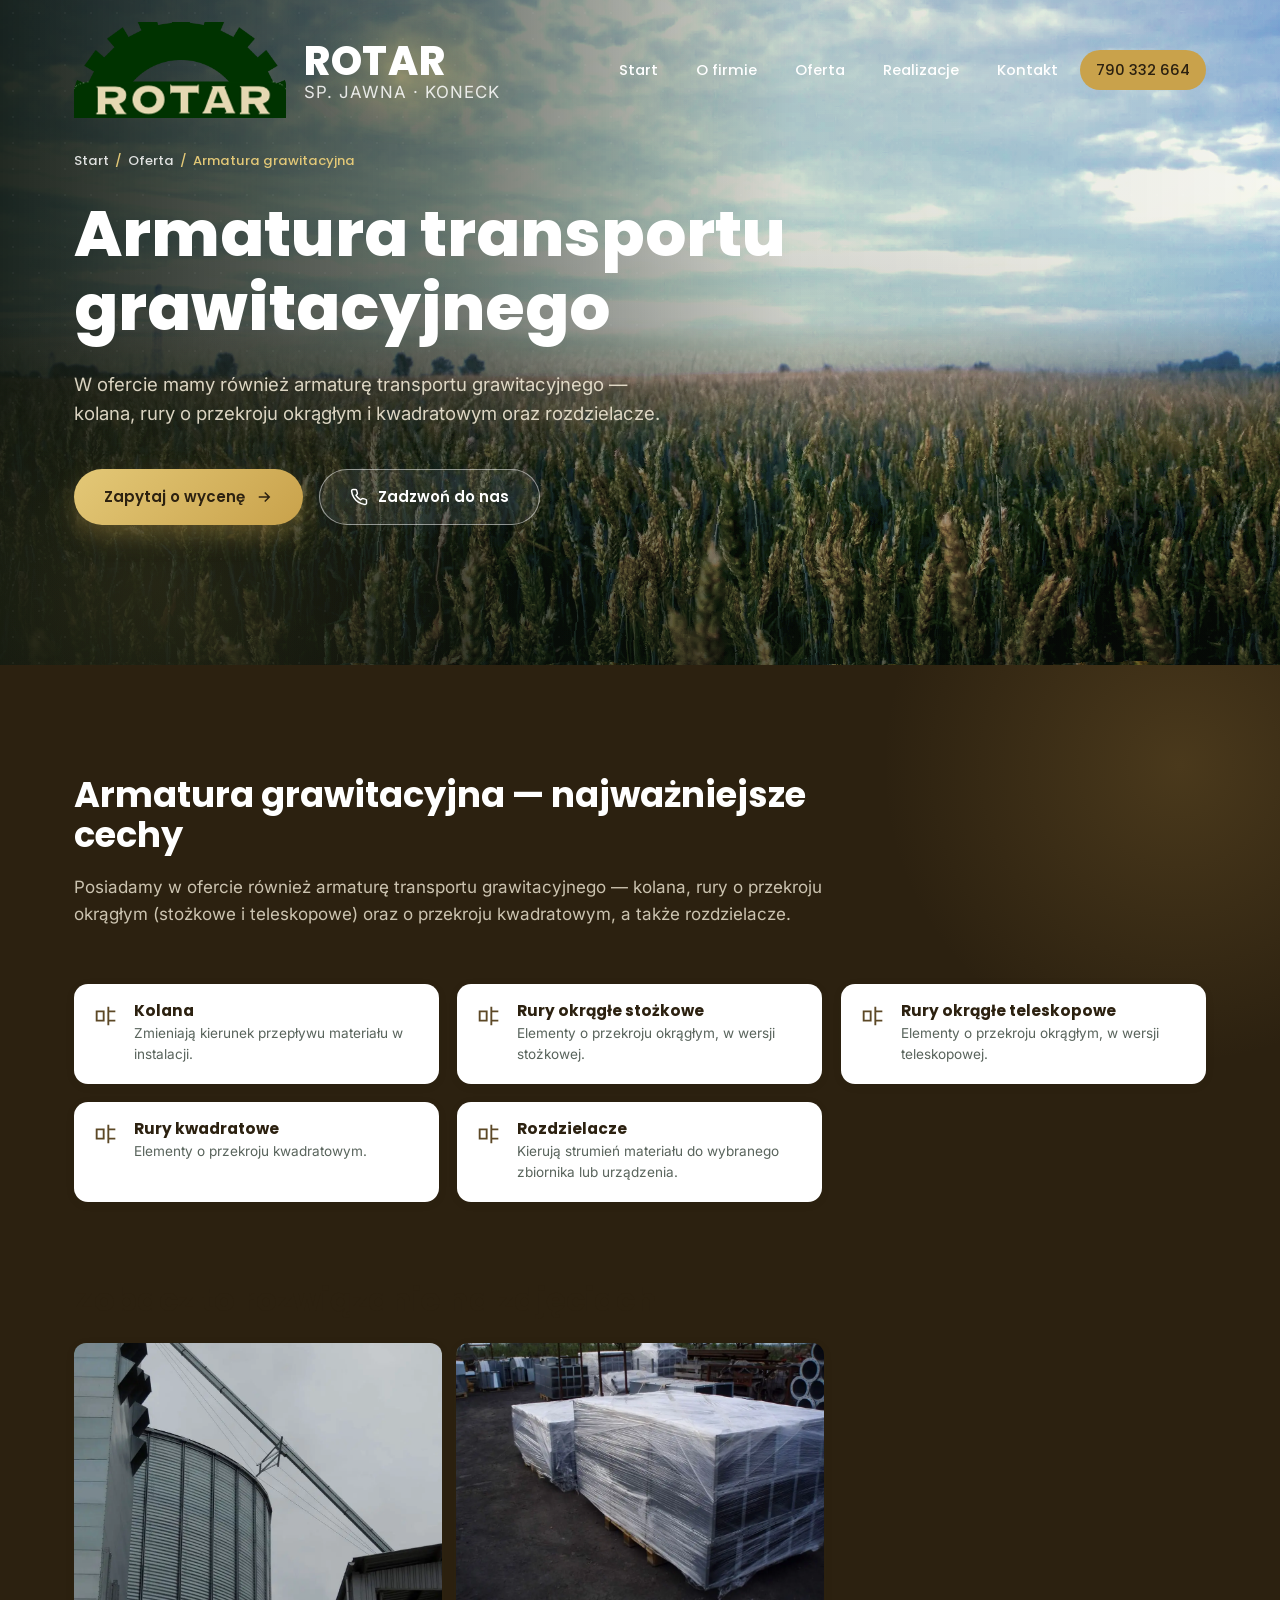
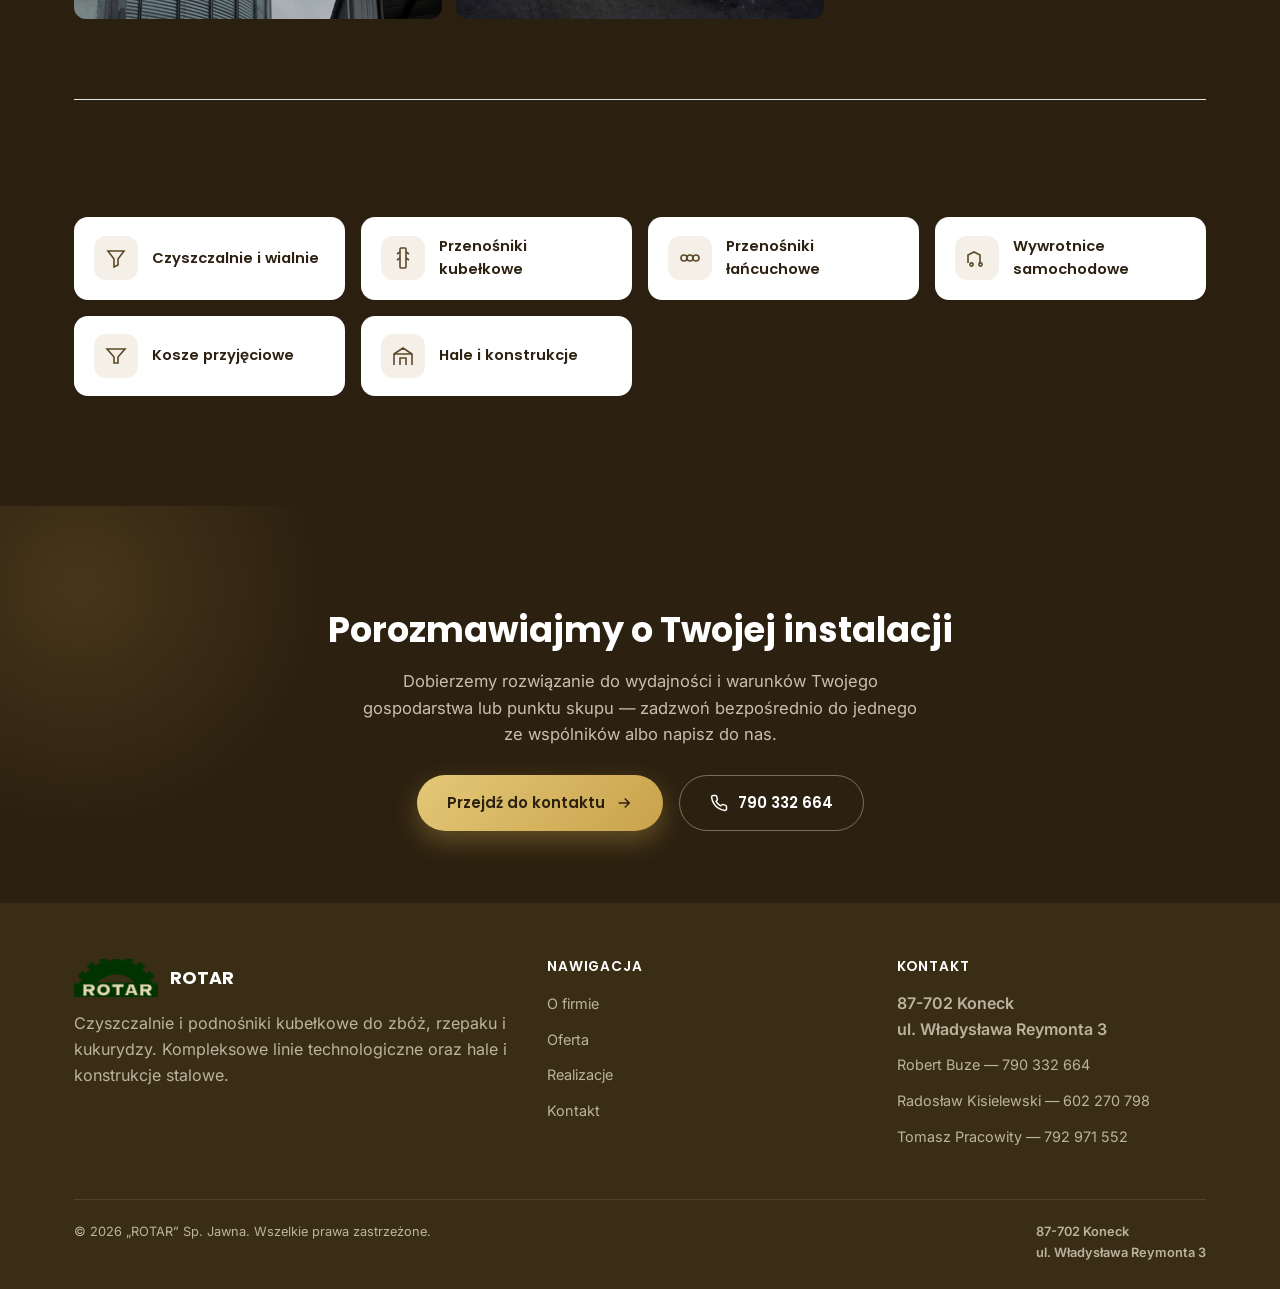
==== commit 926956b3: "Zastap wymyslone tresci prawdziwymi danymi ze starej strony rotar-rotar.pl Uzytkownik dostarczyl zap" ====
--- a/armatura-grawitacyjna.html
+++ b/armatura-grawitacyjna.html
@@ -3,8 +3,8 @@
 <head>
 <meta charset="UTF-8">
 <meta name="viewport" content="width=device-width, initial-scale=1.0">
-<title>Armatura transportu grawitacyjnego — rury, kolana, zsypy — ROTAR</title>
-<meta name="description" content="Armatura transportu grawitacyjnego ROTAR — rury, kolana, przerzutniki, zsypy i zasuwy umożliwiające swobodny przepływ ziarna między urządzeniami linii technologicznej bez dodatkowego napędu.">
+<title>Armatura transportu grawitacyjnego — kolana, rury, rozdzielacze — ROTAR</title>
+<meta name="description" content="Armatura transportu grawitacyjnego ROTAR — kolana, rury o przekroju okrągłym (stożkowe i teleskopowe) oraz kwadratowym, a także rozdzielacze.">
 <meta name="robots" content="index, follow">
 <meta name="author" content="ROTAR Sp. Jawna">
 <link rel="canonical" href="https://bvziwo.github.io/rotar-website/armatura-grawitacyjna.html">
@@ -12,14 +12,14 @@
 <meta property="og:type" content="website">
 <meta property="og:site_name" content="ROTAR Sp. Jawna">
 <meta property="og:locale" content="pl_PL">
-<meta property="og:title" content="Armatura transportu grawitacyjnego — rury, kolana, zsypy — ROTAR">
-<meta property="og:description" content="Armatura transportu grawitacyjnego ROTAR — rury, kolana, przerzutniki, zsypy i zasuwy umożliwiające swobodny przepływ ziarna między urządzeniami linii technologicznej bez dodatkowego napędu.">
+<meta property="og:title" content="Armatura transportu grawitacyjnego — kolana, rury, rozdzielacze — ROTAR">
+<meta property="og:description" content="Armatura transportu grawitacyjnego ROTAR — kolana, rury o przekroju okrągłym (stożkowe i teleskopowe) oraz kwadratowym, a także rozdzielacze.">
 <meta property="og:url" content="https://bvziwo.github.io/rotar-website/armatura-grawitacyjna.html">
 <meta property="og:image" content="https://bvziwo.github.io/rotar-website/img/galeria/transport.jpg">
 
 <meta name="twitter:card" content="summary_large_image">
-<meta name="twitter:title" content="Armatura transportu grawitacyjnego — rury, kolana, zsypy — ROTAR">
-<meta name="twitter:description" content="Armatura transportu grawitacyjnego ROTAR — rury, kolana, przerzutniki, zsypy i zasuwy umożliwiające swobodny przepływ ziarna między urządzeniami linii technologicznej bez dodatkowego napędu.">
+<meta name="twitter:title" content="Armatura transportu grawitacyjnego — kolana, rury, rozdzielacze — ROTAR">
+<meta name="twitter:description" content="Armatura transportu grawitacyjnego ROTAR — kolana, rury o przekroju okrągłym (stożkowe i teleskopowe) oraz kwadratowym, a także rozdzielacze.">
 <meta name="twitter:image" content="https://bvziwo.github.io/rotar-website/img/galeria/transport.jpg">
 
 <meta name="theme-color" content="#2c2110">
@@ -59,7 +59,7 @@
         }
       },
       "areaServed": "PL",
-      "description": "Armatura transportu grawitacyjnego ROTAR — rury, kolana, przerzutniki, zsypy i zasuwy umożliwiające swobodny przepływ ziarna między urządzeniami linii technologicznej bez dodatkowego napędu.",
+      "description": "Armatura transportu grawitacyjnego ROTAR — kolana, rury o przekroju okrągłym (stożkowe i teleskopowe) oraz kwadratowym, a także rozdzielacze.",
       "url": "https://bvziwo.github.io/rotar-website/armatura-grawitacyjna.html"
     },
     {
@@ -133,7 +133,7 @@
     </nav>
     <div class="hero-inner">
       <h1 class="reveal in">Armatura transportu grawitacyjnego</h1>
-      <p class="lead reveal in">Rury, kolana, przerzutniki, zsypy i zasuwy, dzięki którym ziarno swobodnie przemieszcza się pomiędzy urządzeniami linii technologicznej wykorzystując wyłącznie siłę grawitacji — bez dodatkowego napędu.</p>
+      <p class="lead reveal in">W ofercie mamy również armaturę transportu grawitacyjnego — kolana, rury o przekroju okrągłym i kwadratowym oraz rozdzielacze.</p>
       <div class="hero-cta reveal in">
         <a href="index.html#kontakt" class="btn btn-primary">
           Zapytaj o wycenę
@@ -152,91 +152,55 @@
   <div class="container">
     <div class="product-intro reveal">
       <h2>Armatura grawitacyjna — najważniejsze cechy</h2>
-      <p>Nie każdy odcinek linii technologicznej wymaga przenośnika czy podnośnika — tam, gdzie materiał może przemieszczać się w dół, wystarczy odpowiednio poprowadzona armatura grawitacyjna. Rury spustowe, kolana zmieniające kierunek, przerzutniki kierujące strumień do wybranego zbiornika oraz zasuwy odcinające przepływ pozwalają zaprojektować w pełni funkcjonalną instalację bez zbędnych, kosztownych w eksploatacji napędów.</p>
-          <p>ROTAR oferuje kompletny zestaw armatury grawitacyjnej, dobierany indywidualnie do geometrii instalacji — średnicy rur, liczby i kąta zmian kierunku oraz liczby zbiorników, między którymi ma być rozprowadzany materiał. Szczelne połączenia między poszczególnymi elementami minimalizują straty ziarna i pylenie na całej trasie.</p>
+      <p>Posiadamy w ofercie również armaturę transportu grawitacyjnego — kolana, rury o przekroju okrągłym (stożkowe i teleskopowe) oraz o przekroju kwadratowym, a także rozdzielacze.</p>
     </div>
 
     <div class="value-list cols-3 stagger">
       <div class="value-item reveal">
         <svg aria-hidden="true" focusable="false" viewBox="0 0 24 24" fill="none" stroke="currentColor" stroke-width="1.6"><path d="M4 8h6v8H4zM14 4v16M14 8h6M14 16h6"/></svg>
         <div>
-          <h3>Szeroki wybór średnic i kształtek</h3>
-          <p>Rury, kolana i trójniki dostępne w różnych średnicach, dobieranych do wymaganej wydajności przepływu materiału.</p>
-        </div>
-      </div>
-      <div class="value-item reveal">
-        <svg aria-hidden="true" focusable="false" viewBox="0 0 24 24" fill="none" stroke="currentColor" stroke-width="1.6"><path d="M4 8h6v8H4zM14 4v16M14 8h6M14 16h6"/></svg>
-        <div>
-          <h3>Szczelne połączenia ograniczające straty</h3>
-          <p>Precyzyjnie dopasowane złącza minimalizują pylenie i ubytki ziarna na całej długości instalacji.</p>
-        </div>
-      </div>
-      <div class="value-item reveal">
-        <svg aria-hidden="true" focusable="false" viewBox="0 0 24 24" fill="none" stroke="currentColor" stroke-width="1.6"><path d="M4 8h6v8H4zM14 4v16M14 8h6M14 16h6"/></svg>
-        <div>
-          <h3>Przerzutniki i zasuwy sterujące kierunkiem</h3>
-          <p>Ręcznie lub siłowo sterowane przerzutniki kierują strumień materiału do wybranego zbiornika bez przerywania pracy linii.</p>
-        </div>
-      </div>
-      <div class="value-item reveal">
-        <svg aria-hidden="true" focusable="false" viewBox="0 0 24 24" fill="none" stroke="currentColor" stroke-width="1.6"><path d="M4 8h6v8H4zM14 4v16M14 8h6M14 16h6"/></svg>
-        <div>
-          <h3>Zasuwy odcinające przepływ</h3>
-          <p>Umożliwiają kontrolowane zamknięcie wybranego odcinka instalacji, np. na czas serwisu lub przezbrojenia linii.</p>
-        </div>
-      </div>
-      <div class="value-item reveal">
-        <svg aria-hidden="true" focusable="false" viewBox="0 0 24 24" fill="none" stroke="currentColor" stroke-width="1.6"><path d="M4 8h6v8H4zM14 4v16M14 8h6M14 16h6"/></svg>
-        <div>
-          <h3>Łatwy montaż i rozbudowa instalacji</h3>
-          <p>Modułowa budowa pozwala rozbudować istniejącą armaturę o kolejne odgałęzienia bez przebudowy całej linii.</p>
-        </div>
-      </div>
-      <div class="value-item reveal">
-        <svg aria-hidden="true" focusable="false" viewBox="0 0 24 24" fill="none" stroke="currentColor" stroke-width="1.6"><path d="M4 8h6v8H4zM14 4v16M14 8h6M14 16h6"/></svg>
-        <div>
-          <h3>Praca bez dodatkowego napędu</h3>
-          <p>Wykorzystanie grawitacji obniża zapotrzebowanie energetyczne instalacji i ogranicza liczbę elementów wymagających serwisu.</p>
-        </div>
-      </div>
-    </div>
-
-    <div class="product-two-col">
-      <div class="product-two-copy reveal-left">
-        <h2>Jak działa transport grawitacyjny</h2>
-        <p>Materiał opuszczający przenośnik, czyszczalnię lub silos trafia do rury spustowej, którą — dzięki sile grawitacji — spływa w dół, do kolejnego urządzenia lub zbiornika. Kolana zmieniają kierunek przepływu tam, gdzie trasa musi ominąć przeszkodę lub połączyć się z instalacją poprowadzoną pod innym kątem.</p>
-            <p>Tam, gdzie jeden strumień materiału ma trafiać do różnych zbiorników w zależności od potrzeb, montowany jest przerzutnik — element pozwalający przełączyć kierunek przepływu ręcznie lub automatycznie. Zasuwy umieszczone na wybranych odcinkach umożliwiają natomiast całkowite odcięcie przepływu, np. podczas konserwacji jednej z gałęzi instalacji.</p>
-      </div>
-      <div class="product-two-media reveal-right">
-        <span class="tag">Instalacja przy silosie</span>
-        <picture><source type="image/webp" srcset="img/galeria/transport.webp"><img src="img/galeria/transport.jpg" width="1100" height="825" alt="Armatura transportu grawitacyjnego ROTAR — silos" loading="lazy" decoding="async"></picture>
-      </div>
-    </div>
-
-    <div class="product-two-col reverse">
-      <div class="product-two-media reveal-right">
-        <span class="tag">Gotowe elementy</span>
-        <picture><source type="image/webp" srcset="img/galeria/zaladunek.webp"><img src="img/galeria/zaladunek.jpg" width="1100" height="825" alt="Gotowe elementy ROTAR przygotowane do wysyłki" loading="lazy" decoding="async"></picture>
-      </div>
-      <div class="product-two-copy reveal-left">
-        <h2>Zastosowanie armatury grawitacyjnej</h2>
-        <p>Armatura transportu grawitacyjnego ROTAR uzupełnia niemal każdą instalację — od prostych zsypów w małym gospodarstwie, po rozbudowane sieci rur łączące wiele silosów i urządzeń w dużym punkcie skupu.</p>
-        <ul>
-            <li><svg aria-hidden="true" focusable="false" viewBox="0 0 24 24" fill="none" stroke="currentColor" stroke-width="2"><path d="M20 6L9 17l-5-5"/></svg>Rozprowadzanie ziarna pomiędzy kilkoma silosami magazynowymi</li>
-            <li><svg aria-hidden="true" focusable="false" viewBox="0 0 24 24" fill="none" stroke="currentColor" stroke-width="2"><path d="M20 6L9 17l-5-5"/></svg>Odbiór materiału z czyszczalni i przenośników kubełkowych</li>
-            <li><svg aria-hidden="true" focusable="false" viewBox="0 0 24 24" fill="none" stroke="currentColor" stroke-width="2"><path d="M20 6L9 17l-5-5"/></svg>Sterowanie kierunkiem przepływu za pomocą przerzutników</li>
-            <li><svg aria-hidden="true" focusable="false" viewBox="0 0 24 24" fill="none" stroke="currentColor" stroke-width="2"><path d="M20 6L9 17l-5-5"/></svg>Odcinanie wybranych odcinków instalacji na czas serwisu</li>
-            <li><svg aria-hidden="true" focusable="false" viewBox="0 0 24 24" fill="none" stroke="currentColor" stroke-width="2"><path d="M20 6L9 17l-5-5"/></svg>Rozbudowa istniejącej linii o dodatkowe punkty odbioru</li>
-        </ul>
-      </div>
-    </div>
+          <h3>Kolana</h3>
+          <p>Zmieniają kierunek przepływu materiału w instalacji.</p>
+        </div>
+      </div>
+      <div class="value-item reveal">
+        <svg aria-hidden="true" focusable="false" viewBox="0 0 24 24" fill="none" stroke="currentColor" stroke-width="1.6"><path d="M4 8h6v8H4zM14 4v16M14 8h6M14 16h6"/></svg>
+        <div>
+          <h3>Rury okrągłe stożkowe</h3>
+          <p>Elementy o przekroju okrągłym, w wersji stożkowej.</p>
+        </div>
+      </div>
+      <div class="value-item reveal">
+        <svg aria-hidden="true" focusable="false" viewBox="0 0 24 24" fill="none" stroke="currentColor" stroke-width="1.6"><path d="M4 8h6v8H4zM14 4v16M14 8h6M14 16h6"/></svg>
+        <div>
+          <h3>Rury okrągłe teleskopowe</h3>
+          <p>Elementy o przekroju okrągłym, w wersji teleskopowej.</p>
+        </div>
+      </div>
+      <div class="value-item reveal">
+        <svg aria-hidden="true" focusable="false" viewBox="0 0 24 24" fill="none" stroke="currentColor" stroke-width="1.6"><path d="M4 8h6v8H4zM14 4v16M14 8h6M14 16h6"/></svg>
+        <div>
+          <h3>Rury kwadratowe</h3>
+          <p>Elementy o przekroju kwadratowym.</p>
+        </div>
+      </div>
+      <div class="value-item reveal">
+        <svg aria-hidden="true" focusable="false" viewBox="0 0 24 24" fill="none" stroke="currentColor" stroke-width="1.6"><path d="M4 8h6v8H4zM14 4v16M14 8h6M14 16h6"/></svg>
+        <div>
+          <h3>Rozdzielacze</h3>
+          <p>Kierują strumień materiału do wybranego zbiornika lub urządzenia.</p>
+        </div>
+      </div>
+    </div>
+
+    
+    
 
     <div class="product-gallery reveal">
       <h2>Zobacz to rozwiązanie na zdjęciach</h2>
       <div class="gal-cat-grid cols-3">
         <div class="gal-item" data-group="product-armatura-grawitacyjna"><picture><source type="image/webp" srcset="img/galeria/transport.webp"><img src="img/galeria/transport.jpg" width="1100" height="825" alt="Armatura transportu grawitacyjnego ROTAR — silos" loading="lazy" decoding="async"></picture><span class="zoom"><svg aria-hidden="true" focusable="false" viewBox="0 0 24 24" fill="none" stroke="currentColor" stroke-width="1.8"><circle cx="11" cy="11" r="7"></circle><path d="M21 21l-4.3-4.3M9 11h4M11 9v4"></path></svg></span></div>
         <div class="gal-item" data-group="product-armatura-grawitacyjna"><picture><source type="image/webp" srcset="img/galeria/zaladunek.webp"><img src="img/galeria/zaladunek.jpg" width="1100" height="825" alt="Gotowe elementy ROTAR przygotowane do wysyłki" loading="lazy" decoding="async"></picture><span class="zoom"><svg aria-hidden="true" focusable="false" viewBox="0 0 24 24" fill="none" stroke="currentColor" stroke-width="1.8"><circle cx="11" cy="11" r="7"></circle><path d="M21 21l-4.3-4.3M9 11h4M11 9v4"></path></svg></span></div>
-        <div class="gal-item" data-group="product-armatura-grawitacyjna"><picture><source type="image/webp" srcset="img/galeria/hale.webp"><img src="img/galeria/hale.jpg" width="1400" height="1050" alt="Hala magazynowa ROTAR" loading="lazy" decoding="async"></picture><span class="zoom"><svg aria-hidden="true" focusable="false" viewBox="0 0 24 24" fill="none" stroke="currentColor" stroke-width="1.8"><circle cx="11" cy="11" r="7"></circle><path d="M21 21l-4.3-4.3M9 11h4M11 9v4"></path></svg></span></div>
       </div>
     </div>
 
--- a/css/style.min.css
+++ b/css/style.min.css
@@ -1 +1 @@
-@font-face{font-family:Inter;font-style:normal;font-weight:400;font-display:swap;src:url('../fonts/inter-400-latin-ext.woff2') format('woff2');unicode-range:U+0100-02BA,U+02BD-02C5,U+02C7-02CC,U+02CE-02D7,U+02DD-02FF,U+0304,U+0308,U+0329,U+1D00-1DBF,U+1E00-1E9F,U+1EF2-1EFF,U+2020,U+20A0-20AB,U+20AD-20C0,U+2113,U+2C60-2C7F,U+A720-A7FF}@font-face{font-family:Inter;font-style:normal;font-weight:400;font-display:swap;src:url('../fonts/inter-400-latin.woff2') format('woff2');unicode-range:U+0000-00FF,U+0131,U+0152-0153,U+02BB-02BC,U+02C6,U+02DA,U+02DC,U+0304,U+0308,U+0329,U+2000-206F,U+20AC,U+2122,U+2191,U+2193,U+2212,U+2215,U+FEFF,U+FFFD}@font-face{font-family:Inter;font-style:normal;font-weight:500;font-display:swap;src:url('../fonts/inter-400-latin-ext.woff2') format('woff2');unicode-range:U+0100-02BA,U+02BD-02C5,U+02C7-02CC,U+02CE-02D7,U+02DD-02FF,U+0304,U+0308,U+0329,U+1D00-1DBF,U+1E00-1E9F,U+1EF2-1EFF,U+2020,U+20A0-20AB,U+20AD-20C0,U+2113,U+2C60-2C7F,U+A720-A7FF}@font-face{font-family:Inter;font-style:normal;font-weight:500;font-display:swap;src:url('../fonts/inter-400-latin.woff2') format('woff2');unicode-range:U+0000-00FF,U+0131,U+0152-0153,U+02BB-02BC,U+02C6,U+02DA,U+02DC,U+0304,U+0308,U+0329,U+2000-206F,U+20AC,U+2122,U+2191,U+2193,U+2212,U+2215,U+FEFF,U+FFFD}@font-face{font-family:Inter;font-style:normal;font-weight:600;font-display:swap;src:url('../fonts/inter-400-latin-ext.woff2') format('woff2');unicode-range:U+0100-02BA,U+02BD-02C5,U+02C7-02CC,U+02CE-02D7,U+02DD-02FF,U+0304,U+0308,U+0329,U+1D00-1DBF,U+1E00-1E9F,U+1EF2-1EFF,U+2020,U+20A0-20AB,U+20AD-20C0,U+2113,U+2C60-2C7F,U+A720-A7FF}@font-face{font-family:Inter;font-style:normal;font-weight:600;font-display:swap;src:url('../fonts/inter-400-latin.woff2') format('woff2');unicode-range:U+0000-00FF,U+0131,U+0152-0153,U+02BB-02BC,U+02C6,U+02DA,U+02DC,U+0304,U+0308,U+0329,U+2000-206F,U+20AC,U+2122,U+2191,U+2193,U+2212,U+2215,U+FEFF,U+FFFD}@font-face{font-family:Poppins;font-style:normal;font-weight:500;font-display:swap;src:url('../fonts/poppins-500-latin-ext.woff2') format('woff2');unicode-range:U+0100-02BA,U+02BD-02C5,U+02C7-02CC,U+02CE-02D7,U+02DD-02FF,U+0304,U+0308,U+0329,U+1D00-1DBF,U+1E00-1E9F,U+1EF2-1EFF,U+2020,U+20A0-20AB,U+20AD-20C0,U+2113,U+2C60-2C7F,U+A720-A7FF}@font-face{font-family:Poppins;font-style:normal;font-weight:500;font-display:swap;src:url('../fonts/poppins-500-latin.woff2') format('woff2');unicode-range:U+0000-00FF,U+0131,U+0152-0153,U+02BB-02BC,U+02C6,U+02DA,U+02DC,U+0304,U+0308,U+0329,U+2000-206F,U+20AC,U+2122,U+2191,U+2193,U+2212,U+2215,U+FEFF,U+FFFD}@font-face{font-family:Poppins;font-style:normal;font-weight:600;font-display:swap;src:url('../fonts/poppins-600-latin-ext.woff2') format('woff2');unicode-range:U+0100-02BA,U+02BD-02C5,U+02C7-02CC,U+02CE-02D7,U+02DD-02FF,U+0304,U+0308,U+0329,U+1D00-1DBF,U+1E00-1E9F,U+1EF2-1EFF,U+2020,U+20A0-20AB,U+20AD-20C0,U+2113,U+2C60-2C7F,U+A720-A7FF}@font-face{font-family:Poppins;font-style:normal;font-weight:600;font-display:swap;src:url('../fonts/poppins-600-latin.woff2') format('woff2');unicode-range:U+0000-00FF,U+0131,U+0152-0153,U+02BB-02BC,U+02C6,U+02DA,U+02DC,U+0304,U+0308,U+0329,U+2000-206F,U+20AC,U+2122,U+2191,U+2193,U+2212,U+2215,U+FEFF,U+FFFD}@font-face{font-family:Poppins;font-style:normal;font-weight:700;font-display:swap;src:url('../fonts/poppins-700-latin-ext.woff2') format('woff2');unicode-range:U+0100-02BA,U+02BD-02C5,U+02C7-02CC,U+02CE-02D7,U+02DD-02FF,U+0304,U+0308,U+0329,U+1D00-1DBF,U+1E00-1E9F,U+1EF2-1EFF,U+2020,U+20A0-20AB,U+20AD-20C0,U+2113,U+2C60-2C7F,U+A720-A7FF}@font-face{font-family:Poppins;font-style:normal;font-weight:700;font-display:swap;src:url('../fonts/poppins-700-latin.woff2') format('woff2');unicode-range:U+0000-00FF,U+0131,U+0152-0153,U+02BB-02BC,U+02C6,U+02DA,U+02DC,U+0304,U+0308,U+0329,U+2000-206F,U+20AC,U+2122,U+2191,U+2193,U+2212,U+2215,U+FEFF,U+FFFD}@font-face{font-family:Poppins;font-style:normal;font-weight:800;font-display:swap;src:url('../fonts/poppins-800-latin-ext.woff2') format('woff2');unicode-range:U+0100-02BA,U+02BD-02C5,U+02C7-02CC,U+02CE-02D7,U+02DD-02FF,U+0304,U+0308,U+0329,U+1D00-1DBF,U+1E00-1E9F,U+1EF2-1EFF,U+2020,U+20A0-20AB,U+20AD-20C0,U+2113,U+2C60-2C7F,U+A720-A7FF}@font-face{font-family:Poppins;font-style:normal;font-weight:800;font-display:swap;src:url('../fonts/poppins-800-latin.woff2') format('woff2');unicode-range:U+0000-00FF,U+0131,U+0152-0153,U+02BB-02BC,U+02C6,U+02DA,U+02DC,U+0304,U+0308,U+0329,U+2000-206F,U+20AC,U+2122,U+2191,U+2193,U+2212,U+2215,U+FEFF,U+FFFD}:root{--green-950:#2c2110;--green-900:#3a2d16;--green-800:#4a3a1e;--green-700:#5c4826;--green-600:#7d6337;--green-accent:#a4813f;--gold:#c9a24b;--gold-light:#e3c877;--cream:#f4ecd8;--cream-soft:#faf6ea;--ink:#16211b;--gray-700:#4a544d;--gray-500:#59645c;--gray-200:#e3e6e1;--bg:#f5eedf;--white:#ffffff;--radius:14px;--radius-lg:22px;--shadow-sm:0 2px 10px rgba(44,33,16,.08);--shadow-md:0 12px 32px rgba(44,33,16,.14);--shadow-lg:0 24px 60px rgba(44,33,16,.22);--ease:cubic-bezier(.22,1,.36,1)}.page-loader{position:fixed;inset:0;z-index:9999;display:flex;align-items:center;justify-content:center;background:#152417;transition:opacity .5s var(--ease),visibility .5s var(--ease);animation:0s linear 4.5s forwards loaderFailsafe}.page-loader.loaded{opacity:0;visibility:hidden;pointer-events:none}@keyframes loaderFailsafe{to{opacity:0;visibility:hidden;pointer-events:none}}.page-loader-inner{position:relative;display:flex;align-items:center;justify-content:center}.page-loader-inner .rotar-logo{position:relative;z-index:1;width:150px;height:auto;animation:1.6s ease-in-out infinite loaderPulse}.page-loader-ring{position:absolute;width:200px;height:200px;border-radius:50%;border:3px solid rgba(227,200,119,.18);border-top-color:var(--gold-light);animation:1.1s linear infinite loaderSpin}@keyframes loaderPulse{0%,100%{transform:scale(1);opacity:.92}50%{transform:scale(1.08);opacity:1}}@keyframes loaderSpin{to{transform:rotate(360deg)}}*,::after,::before{box-sizing:border-box}html{scroll-behavior:smooth}body{margin:0;font-family:Inter,system-ui,-apple-system,Segoe UI,Roboto,sans-serif;color:var(--ink);background:var(--bg);line-height:1.6;overflow-x:hidden}h1,h2,h3,h4{font-family:Poppins,system-ui,sans-serif;line-height:1.15;margin:0 0 .5em;color:var(--green-950)}p{margin:0 0 1em}a{color:inherit;text-decoration:none}img{max-width:100%;display:block}ul{margin:0;padding:0;list-style:none}button{font:inherit;cursor:pointer;border:none;background:0 0;color:inherit}:focus-visible{outline:2px solid var(--gold);outline-offset:3px;border-radius:4px}.skip-link{position:absolute;top:-48px;left:8px;z-index:3000;background:var(--green-950);color:#fff;padding:12px 20px;border-radius:8px;font-family:Poppins,sans-serif;font-weight:600;font-size:.9rem;transition:top .25s var(--ease)}.skip-link:focus{top:8px}.container{width:100%;max-width:1180px;margin:0 auto;padding:0 24px}section{position:relative}section[id]{scroll-margin-top:88px}.section-pad{padding:110px 0}@media(max-width:768px){.section-pad{padding:72px 0}}.eyebrow{display:inline-flex;align-items:center;gap:8px;font-family:Poppins,sans-serif;font-weight:600;font-size:.78rem;letter-spacing:.14em;text-transform:uppercase;color:var(--green-600);background:rgba(164,129,63,.1);padding:7px 16px;border-radius:999px;margin-bottom:18px}.eyebrow::before{content:"";width:6px;height:6px;border-radius:50%;background:var(--gold)}.section-head{max-width:680px;margin:0 0 56px}.section-head.center{margin-left:auto;margin-right:auto;text-align:center}.section-head h2{font-size:clamp(1.7rem,3.4vw,2.5rem)}.section-head p{color:var(--gray-700);font-size:1.05rem}.btn{display:inline-flex;align-items:center;gap:10px;padding:15px 30px;border-radius:999px;font-family:Poppins,sans-serif;font-weight:600;font-size:.94rem;transition:transform .35s var(--ease),box-shadow .35s var(--ease),background .3s,color .3s;white-space:nowrap}.btn-primary{background:linear-gradient(135deg,var(--gold-light),var(--gold));color:var(--green-950);box-shadow:0 10px 24px rgba(201,162,75,.35)}.btn-primary:hover{transform:translateY(-3px);box-shadow:0 16px 32px rgba(201,162,75,.45)}.btn-ghost{background:rgba(255,255,255,.08);border:1.5px solid rgba(255,255,255,.5);color:#fff;backdrop-filter:blur(6px)}.btn-ghost:hover{background:rgba(255,255,255,.18);transform:translateY(-3px)}.btn-outline{border:1.5px solid var(--green-700);color:var(--green-800)}.btn-outline:hover{background:var(--green-800);color:#fff;transform:translateY(-3px)}.btn svg{width:18px;height:18px;flex:none}.reveal{opacity:0;transform:translateY(38px);filter:blur(7px);transition:opacity .95s var(--ease),transform .95s var(--ease),filter .95s var(--ease);will-change:opacity,transform,filter}.reveal.in{opacity:1;transform:translateY(0);filter:blur(0)}.reveal-scale{opacity:0;transform:scale(.9);filter:blur(7px);transition:opacity .9s var(--ease),transform .9s var(--ease),filter .9s var(--ease);will-change:opacity,transform,filter}.reveal-scale.in{opacity:1;transform:scale(1);filter:blur(0)}.reveal-left{opacity:0;transform:translateX(-52px);filter:blur(6px);transition:opacity .9s var(--ease),transform .9s var(--ease),filter .9s var(--ease);will-change:opacity,transform,filter}.reveal-left.in{opacity:1;transform:translateX(0);filter:blur(0)}.reveal-right{opacity:0;transform:translateX(52px);filter:blur(6px);transition:opacity .9s var(--ease),transform .9s var(--ease),filter .9s var(--ease);will-change:opacity,transform,filter}.reveal-right.in{opacity:1;transform:translateX(0);filter:blur(0)}@media(prefers-reduced-motion:reduce){.page-loader-inner .rotar-logo,.page-loader-ring{animation:none}.reveal,.reveal-left,.reveal-right,.reveal-scale{opacity:1;transform:none;filter:none;transition:none}}.stagger>*{transition-delay:calc(var(--i,0) * 110ms)}.rotar-logo{position:relative;display:inline-block;flex:none;aspect-ratio:225/102;height:96px;width:auto;transition:height .35s var(--ease)}.rotar-logo-mask{position:absolute;inset:0;overflow:hidden}.rotar-logo-gear{position:absolute;left:50.6667%;top:105.8824%;width:109.6297%;height:241.8299%;max-width:none;max-height:none;transform:translate(-50%,-50%);animation:9s linear infinite rotar-spin}@keyframes rotar-spin{from{transform:translate(-50%,-50%) rotate(0)}to{transform:translate(-50%,-50%) rotate(360deg)}}@media(prefers-reduced-motion:reduce){.rotar-logo-gear{animation:none}}.rotar-logo-ribbon{position:absolute;inset:0;width:100%;height:100%;display:block}#site-header{position:fixed;top:0;left:0;right:0;z-index:1000;padding:22px 0;transition:padding .35s var(--ease),background .35s var(--ease),box-shadow .35s var(--ease)}#site-header .container{display:flex;align-items:center;justify-content:space-between}#site-header.scrolled{padding:12px 0;background:rgba(251,250,246,.88);backdrop-filter:blur(14px);box-shadow:0 6px 24px rgba(44,33,16,.08)}.brand{display:flex;align-items:center;gap:18px}.brand .rotar-logo{height:96px;position:relative;z-index:1}#site-header.scrolled .brand .rotar-logo{height:72px}.brand-text{position:relative;display:flex;flex-direction:column;line-height:1.1}.brand-text::before{content:"";position:absolute;top:50%;left:-24px;transform:translateY(-50%) scale(1);width:260px;height:150px;border-radius:50%;background:radial-gradient(closest-side,rgba(227,200,119,.45),transparent 72%);filter:blur(14px);z-index:-1;pointer-events:none;animation:4s ease-in-out infinite brandGlow}.brand-text strong{font-family:Poppins,sans-serif;font-weight:800;letter-spacing:.02em;font-size:2.5rem;color:#fff;transition:color .35s}.brand-text span{font-size:1.05rem;letter-spacing:.06em;color:rgba(255,255,255,.85);transition:color .35s;text-transform:uppercase}@keyframes brandGlow{0%,100%{opacity:.55;transform:translateY(-50%) scale(1)}50%{opacity:1;transform:translateY(-50%) scale(1.12)}}#site-header.scrolled .brand-text strong{color:var(--green-950)}#site-header.scrolled .brand-text span{color:var(--gray-700)}.main-nav ul{display:flex;gap:6px;align-items:center}.main-nav a{font-family:Poppins,sans-serif;font-weight:500;font-size:.92rem;color:#fff;padding:10px 16px;border-radius:999px;transition:background .3s,color .3s;position:relative}#site-header.scrolled .main-nav a{color:var(--ink)}.main-nav a:hover{background:rgba(255,255,255,.14)}#site-header.scrolled .main-nav a:hover{background:rgba(74,58,30,.1);color:var(--green-800)}.main-nav a.call{background:var(--gold);color:var(--green-950)}.main-nav a.call:hover{background:var(--gold-light)}.nav-toggle{display:none;flex-direction:column;gap:5px;width:44px;height:44px;align-items:center;justify-content:center;border-radius:10px}.nav-toggle span{width:22px;height:2px;background:#fff;transition:all .3s var(--ease)}#site-header.scrolled .nav-toggle span{background:var(--ink)}.nav-toggle.active span:first-child{transform:translateY(7px) rotate(45deg)}.nav-toggle.active span:nth-child(2){opacity:0}.nav-toggle.active span:nth-child(3){transform:translateY(-7px) rotate(-45deg)}@media(max-width:1240px){#site-header .container{gap:12px}.main-nav{position:fixed;top:0;right:0;bottom:0;width:min(340px,84vw);background:var(--green-950);display:flex;align-items:center;overflow-y:auto;box-shadow:-16px 0 44px rgba(0,0,0,.28);transform:translateX(100%);transition:transform .45s var(--ease);padding:40px 28px}.main-nav.open{transform:translateX(0)}.main-nav ul{flex-direction:column;align-items:flex-start;width:100%;gap:4px}.main-nav a{color:#fff!important;width:100%;padding:14px 10px;font-size:1.1rem}.nav-toggle{display:flex;flex:none}}@media(max-width:640px){.brand .rotar-logo{height:60px}#site-header.scrolled .brand .rotar-logo{height:48px}.brand-text strong{font-size:1.6rem}.brand-text span{font-size:.76rem}.brand-text::before{width:190px;height:110px;animation:none;opacity:.75}}@media(max-width:380px){.brand-text span{display:none}}.hero{min-height:100vh;display:flex;align-items:center;position:relative;padding:150px 0 90px;overflow:hidden;background:#152417}.hero-bg{position:absolute;inset:0;background-image:image-set(url('../img/wheat-field.webp') type('image/webp'), url('../img/wheat-field.jpg') type('image/jpeg'));background-size:cover;background-position:center;filter:saturate(1.1) brightness(.5);transform:scale(1.06)}@media(max-width:768px){.hero-bg{background-image:image-set(url('../img/wheat-field-mobile.webp') type('image/webp'), url('../img/wheat-field-mobile.jpg') type('image/jpeg'))}}.hero-bg-wheat{background-position:center 62%;filter:saturate(1.6) brightness(1.38) contrast(1.02) sepia(.32) hue-rotate(-4deg);transform:scale(1.14)}.hero-bg-wind{background-position:center 62%;filter:url(#wheat-wave) saturate(1.6) brightness(1.38) contrast(1.02) sepia(.32) hue-rotate(-4deg);transform:scale(1.14);transform-origin:bottom center;-webkit-mask-image:linear-gradient(to bottom,transparent 0%,transparent 54%,rgba(0,0,0,.45) 62%,#000 72%,#000 100%);mask-image:linear-gradient(to bottom,transparent 0%,transparent 54%,rgba(0,0,0,.45) 62%,#000 72%,#000 100%);animation:6.5s ease-in-out infinite wheatSway}@keyframes wheatSway{0%,100%{transform:scale(1.16) skewX(-.5deg)}50%{transform:scale(1.16) skewX(4.5deg)}}.hero-overlay{position:absolute;inset:0;background:linear-gradient(90deg,rgba(10,18,11,.9) 0,rgba(10,18,11,.56) 36%,rgba(10,18,11,.16) 62%,rgba(10,18,11,.04) 100%),linear-gradient(to top,rgba(8,14,9,.6) 0,rgba(8,14,9,.1) 38%,transparent 68%)}.hero-glow{position:absolute;inset:0;pointer-events:none;background:radial-gradient(620px 480px at 80% 12%,rgba(227,200,119,.24),transparent 65%),radial-gradient(520px 420px at 12% 88%,rgba(164,129,63,.18),transparent 70%);mix-blend-mode:screen;animation:10s ease-in-out infinite heroGlowPulse}@keyframes heroGlowPulse{0%,100%{opacity:.7}50%{opacity:1}}.hero-grain{position:absolute;inset:0;opacity:.5;background-image:radial-gradient(rgba(255,255,255,.08) 1px,transparent 1px);background-size:26px 26px;animation:40s linear infinite driftGrain}@keyframes driftGrain{from{background-position:0 0}to{background-position:400px 260px}}@media(max-width:768px){.hero-grain{animation:none}.hero-watermark{display:none}}.hero-watermark{position:absolute;right:clamp(16px,4vw,64px);bottom:clamp(120px,18vh,180px);z-index:1;pointer-events:none;font-family:Poppins,sans-serif;font-weight:800;font-size:clamp(1.5rem,2.8vw,2.3rem);letter-spacing:.5em;color:rgba(227,200,119,.16);-webkit-text-stroke:1px rgba(227,200,119,.35);animation:4.5s ease-in-out infinite watermarkGlow;user-select:none}@keyframes watermarkGlow{0%,100%{text-shadow:0 0 6px rgba(227,200,119,.15),0 0 14px rgba(227,200,119,.08);color:rgba(227,200,119,.14)}50%{text-shadow:0 0 18px rgba(227,200,119,.65),0 0 42px rgba(227,200,119,.35),0 0 70px rgba(227,200,119,.18);color:rgba(227,200,119,.45)}}.hero .container{position:relative;z-index:2}.hero-inner{max-width:760px}.hero-inner h1{color:#fff;font-size:clamp(2.3rem,5.4vw,4rem);font-weight:800;margin-bottom:.4em}.hero-inner h1 em{font-style:normal;color:var(--gold-light);background:linear-gradient(90deg,var(--gold-light),var(--gold));-webkit-background-clip:text;background-clip:text;color:transparent}.hero-inner p.lead{color:rgba(244,236,216,.88);font-size:1.15rem;max-width:600px;margin-bottom:2.2em}.hero-cta{display:flex;gap:16px;flex-wrap:wrap;margin-bottom:70px}.hero-chips{display:flex;flex-wrap:wrap;gap:10px}.hero-chips a{font-family:Poppins,sans-serif;font-size:.82rem;font-weight:500;color:rgba(255,255,255,.85);border:1px solid rgba(255,255,255,.25);padding:9px 16px;border-radius:999px;transition:all .3s var(--ease)}.hero-chips a:hover{background:var(--gold);border-color:var(--gold);color:var(--green-950);transform:translateY(-2px)}@media(max-width:560px){.hero-cta{flex-direction:column;align-items:stretch}.hero-cta .btn{justify-content:center}}@media(max-width:480px){.btn{white-space:normal;text-align:center}.hero-chips{gap:8px}.hero-chips a{padding:8px 13px;font-size:.78rem}}.scroll-cue{position:absolute;bottom:36px;left:50%;transform:translateX(-50%);display:flex;flex-direction:column;align-items:center;gap:8px;color:rgba(255,255,255,.6);font-size:.72rem;letter-spacing:.14em;text-transform:uppercase;z-index:2}.scroll-cue .line{width:1px;height:36px;background:linear-gradient(to bottom,rgba(255,255,255,.8),transparent);animation:1.8s ease-in-out infinite cueMove}@keyframes cueMove{0%{transform:scaleY(0);transform-origin:top}50%{transform:scaleY(1);transform-origin:top}51%{transform-origin:bottom}100%{transform:scaleY(0);transform-origin:bottom}}@media(max-width:768px){.hero{padding:130px 0 70px;min-height:auto}.hero-cta{margin-bottom:44px}.scroll-cue{display:none}}.trust-strip{position:relative;overflow:hidden;background:linear-gradient(135deg,#182b1b,#0f1c12);padding:26px 0}.trust-strip::before{content:"";position:absolute;inset:0;pointer-events:none;background:radial-gradient(520px 220px at 12% 0,rgba(227,200,119,.18),transparent 70%),radial-gradient(420px 220px at 88% 100%,rgba(164,129,63,.14),transparent 70%)}.trust-strip .container{position:relative;z-index:1;display:flex;flex-wrap:wrap;gap:20px 40px;justify-content:space-between;align-items:center}.trust-item{display:flex;align-items:center;gap:12px;color:var(--cream);font-family:Poppins,sans-serif;font-size:.88rem;font-weight:500}.trust-item svg{width:26px;height:26px;flex:none;color:var(--gold-light)}@media(max-width:640px){.trust-strip .container{display:grid;grid-template-columns:1fr 1fr;gap:18px 20px;justify-content:start}.trust-item{font-size:.82rem}.trust-item svg{width:22px;height:22px}}@media(max-width:420px){.trust-strip .container{grid-template-columns:1fr}}.about{background:var(--bg)}.about-grid{display:grid;grid-template-columns:1.05fr .95fr;gap:64px;align-items:center}@media(max-width:920px){.about-grid{grid-template-columns:1fr}}.about-copy p{color:var(--gray-700);font-size:1.04rem}.value-list{display:grid;grid-template-columns:1fr 1fr;gap:18px;margin-top:34px}@media(max-width:520px){.value-list{grid-template-columns:1fr}}.value-item{display:flex;gap:14px;padding:18px;border-radius:var(--radius);background:var(--white);box-shadow:var(--shadow-sm);transition:transform .35s var(--ease),box-shadow .35s var(--ease)}.value-item:hover{transform:translateY(-4px);box-shadow:var(--shadow-md)}.value-item svg{width:28px;height:28px;flex:none;color:var(--green-700)}.value-item h3{font-size:.96rem;margin-bottom:.2em}.value-item p{font-size:.85rem;color:var(--gray-500);margin:0}.about-media{position:relative}.about-media .frame{position:relative;border-radius:var(--radius-lg);overflow:hidden;box-shadow:var(--shadow-lg);aspect-ratio:4/5}.about-media .frame img{width:100%;height:100%;object-fit:cover;transition:transform .8s var(--ease)}.about-media .frame:hover img{transform:scale(1.06)}.about-media .badge{position:absolute;bottom:-26px;left:-26px;background:var(--green-950);color:#fff;padding:20px 24px;border-radius:var(--radius);box-shadow:var(--shadow-lg);font-family:Poppins,sans-serif;display:flex;align-items:center;gap:14px;max-width:230px}@media(max-width:920px){.about-media .badge{left:0;bottom:-20px;padding:14px 16px}}.about-media .badge svg{width:34px;height:34px;color:var(--gold-light);flex:none}.about-media .badge strong{display:block;font-size:.95rem}.about-media .badge span{font-size:.74rem;color:rgba(255,255,255,.7)}.offer{background:var(--green-950);color:#fff;position:relative;overflow:hidden}.offer::before{content:"";position:absolute;top:-200px;right:-200px;width:600px;height:600px;border-radius:50%;background:radial-gradient(circle,rgba(164,129,63,.25),transparent 70%)}.offer-head{text-align:center;max-width:680px;margin:0 auto 56px}.offer-head-brand{display:inline-flex;align-items:center;justify-content:center;flex-wrap:wrap;gap:20px;margin-bottom:18px}.offer-logo-gold{height:76px;width:auto;filter:grayscale(1) sepia(1) saturate(6) brightness(1.15) hue-rotate(-8deg) drop-shadow(0 0 16px rgba(227,200,119,.7));animation:4s ease-in-out infinite offerLogoGlow}@media(max-width:400px){.offer-logo-gold{height:56px}.offer-shine-title{font-size:clamp(1.8rem,9vw,2.4rem)}}@keyframes offerLogoGlow{0%,100%{filter:grayscale(1) sepia(1) saturate(6) brightness(1.05) hue-rotate(-8deg) drop-shadow(0 0 10px rgba(227,200,119,.5))}50%{filter:grayscale(1) sepia(1) saturate(6) brightness(1.3) hue-rotate(-8deg) drop-shadow(0 0 22px rgba(227,200,119,.85))}}.offer-shine-title{margin:0;font-family:Poppins,sans-serif;font-weight:800;font-size:clamp(2.4rem,5vw,3.6rem);letter-spacing:.02em;background-image:linear-gradient(115deg,var(--gold) 20%,#fff8e0 40%,var(--gold-light) 50%,var(--gold) 80%);background-size:250% 100%;-webkit-background-clip:text;background-clip:text;color:transparent;animation:3.5s linear infinite offerTitleShine}@keyframes offerTitleShine{0%{background-position:220% 0}100%{background-position:-40% 0}}.offer-head p{color:rgba(244,236,216,.75);font-size:1.05rem;margin:0}.tabs{position:relative;z-index:1}.tab-panels{position:relative}.tab-panel{display:grid;grid-template-columns:1fr 1fr;gap:56px;align-items:center;padding:36px 0;border-top:1px solid rgba(255,255,255,.08);scroll-margin-top:96px}.tab-panel:first-child{border-top:0;padding-top:0}@media(max-width:860px){.tab-panel{grid-template-columns:1fr;gap:30px}}@media(max-width:480px){.tab-panel h3{font-size:1.35rem}}.tab-panel .panel-copy .icon-badge{width:56px;height:56px;border-radius:16px;background:rgba(201,162,75,.14);display:flex;align-items:center;justify-content:center;margin-bottom:20px}.tab-panel .panel-copy .icon-badge svg{width:30px;height:30px;color:var(--gold-light)}.tab-panel h3{color:#fff;font-size:1.6rem;margin-bottom:.5em}.tab-panel p.desc{color:rgba(244,236,216,.8);font-size:1rem}.feature-list{margin-top:22px;display:flex;flex-direction:column;gap:12px}.tab-panel .panel-copy>.btn{margin-top:26px}.feature-list li{display:flex;align-items:flex-start;gap:12px;font-size:.94rem;color:rgba(255,255,255,.88)}.feature-list svg{width:20px;height:20px;flex:none;color:var(--gold-light);margin-top:1px}.panel-media{position:relative;border-radius:var(--radius-lg);overflow:hidden;aspect-ratio:5/4;background:linear-gradient(135deg,var(--green-800),var(--green-700));display:flex;align-items:center;justify-content:center;box-shadow:var(--shadow-lg)}.panel-media img{width:100%;height:100%;object-fit:cover;filter:saturate(1.05)}.panel-media.icon-only svg{width:38%;height:38%;color:rgba(255,255,255,.16)}.panel-media .tag{position:absolute;top:16px;left:16px;z-index:2;background:rgba(44,33,16,.65);backdrop-filter:blur(6px);color:var(--gold-light);font-family:Poppins,sans-serif;font-size:.72rem;letter-spacing:.08em;text-transform:uppercase;padding:7px 14px;border-radius:999px}.realizacje{background:var(--cream-soft)}.real-video-wrap{max-width:820px;margin:0 auto 64px}.video-frame{position:relative;border-radius:var(--radius-lg);overflow:hidden;box-shadow:var(--shadow-lg);aspect-ratio:16/9;background:#000}.video-frame iframe{position:absolute;inset:0;width:100%;height:100%;border:0}.video-facade{position:absolute;inset:0;width:100%;height:100%;padding:0;display:block;overflow:hidden}.video-facade img,.video-facade picture{position:absolute;inset:0;width:100%;height:100%;object-fit:cover}.video-facade::after{content:"";position:absolute;inset:0;background:linear-gradient(to top,rgba(10,8,4,.55),rgba(10,8,4,.1) 55%)}.video-play{position:absolute;top:50%;left:50%;transform:translate(-50%,-50%);width:76px;height:76px;border-radius:50%;z-index:1;background:rgba(201,162,75,.92);color:var(--green-950);display:flex;align-items:center;justify-content:center;box-shadow:0 12px 32px rgba(0,0,0,.35);transition:transform .3s var(--ease),background .3s}.video-play svg{width:30px;height:30px;margin-left:4px}.video-facade:hover .video-play{transform:translate(-50%,-50%) scale(1.08);background:var(--gold-light)}.real-gallery-all{margin-top:64px;padding-top:48px;border-top:1px solid var(--gray-200)}.real-gallery-all .gal-cat-head{margin-bottom:24px}.gallery-toggle{display:inline-flex;align-items:center;gap:10px;padding:14px 26px;border-radius:999px;border:1.5px solid var(--green-700);color:var(--green-800);font-family:Poppins,sans-serif;font-weight:600;font-size:.94rem;transition:background .3s,color .3s,transform .3s var(--ease)}.gallery-toggle:hover{background:var(--green-800);color:#fff;transform:translateY(-2px)}.gallery-toggle-chevron{width:18px;height:18px;flex:none;transition:transform .35s var(--ease)}.gallery-toggle[aria-expanded=true] .gallery-toggle-chevron{transform:rotate(180deg)}#full-gallery-grid{margin-top:28px}#full-gallery-grid[hidden]{display:none}.gal-cat-head{display:flex;flex-wrap:wrap;align-items:baseline;justify-content:space-between;gap:8px 12px;border-bottom:1px solid var(--gray-200);padding-bottom:14px;margin-bottom:20px}.gal-cat-head h3{font-size:1.3rem;margin:0;color:var(--green-950)}.gal-cat-head span{font-family:Poppins,sans-serif;font-size:.75rem;letter-spacing:.08em;text-transform:uppercase;color:var(--gray-500);white-space:nowrap}.gal-cat-grid{display:grid;gap:14px}.gal-cat-grid.cols-3{grid-template-columns:repeat(3,1fr)}.gal-cat-grid.cols-6{grid-template-columns:repeat(auto-fill,minmax(150px,1fr));margin-top:16px}.gal-cat-grid.single{grid-template-columns:minmax(0,640px)}@media(max-width:768px){.gal-cat-grid.cols-3{grid-template-columns:1fr 1fr}.gal-cat-grid.single{grid-template-columns:1fr}}@media(max-width:520px){.gal-cat-grid.cols-3{grid-template-columns:1fr}}@media(max-width:400px){.gal-cat-grid.cols-6{grid-template-columns:repeat(auto-fill,minmax(120px,1fr))}}.gal-cat-grid.single .gal-item{aspect-ratio:16/9}.gal-cat .gal-more{margin-top:22px;justify-content:flex-start}.gal-item{position:relative;border-radius:12px;overflow:hidden;cursor:pointer;aspect-ratio:4/3;box-shadow:var(--shadow-sm);opacity:0;transition:transform .3s var(--ease),opacity .65s var(--ease),box-shadow .3s var(--ease)}.gal-item.in{opacity:1}.gal-item:hover{transform:translateY(-4px);box-shadow:var(--shadow-md)}.gal-item img{width:100%;height:100%;object-fit:cover;transform:scale(1.08);transition:transform .7s var(--ease)}.gal-item.in img{transform:scale(1)}.gal-item:hover img{transform:scale(1.12)}.gal-item .zoom{position:absolute;inset:0;display:flex;align-items:center;justify-content:center;background:linear-gradient(to top,rgba(44,33,16,.65),rgba(44,33,16,0) 60%);opacity:0;transition:opacity .3s}.gal-item:hover .zoom{opacity:1}.gal-item .zoom svg{width:26px;height:26px;color:#fff}.gal-more{display:flex;justify-content:center;margin-top:36px}.lightbox{position:fixed;inset:0;z-index:2000;background:rgba(8,20,14,.94);display:flex;align-items:center;justify-content:center;opacity:0;pointer-events:none;transition:opacity .35s var(--ease)}.lightbox.open{opacity:1;pointer-events:auto}.lightbox img{max-width:min(88vw,560px);max-height:75vh;border-radius:10px;box-shadow:0 30px 80px rgba(0,0,0,.5);transform:scale(.94);transition:transform .35s var(--ease);image-rendering:-webkit-optimize-contrast}.lightbox.open img{transform:scale(1)}.lightbox-close,.lightbox-nav{position:absolute;color:#fff;width:48px;height:48px;border-radius:50%;display:flex;align-items:center;justify-content:center;background:rgba(255,255,255,.08);transition:background .3s}.lightbox-close:hover,.lightbox-nav:hover{background:rgba(255,255,255,.2)}.lightbox-close{top:24px;right:24px}.lightbox-close svg,.lightbox-nav svg{width:22px;height:22px}.lightbox-prev{left:20px;top:50%;transform:translateY(-50%)}.lightbox-next{right:20px;top:50%;transform:translateY(-50%)}.lightbox-counter{position:absolute;bottom:24px;left:50%;transform:translateX(-50%);color:rgba(255,255,255,.7);font-family:Poppins,sans-serif;font-size:.82rem;letter-spacing:.06em}@media(max-width:640px){.lightbox-nav{width:40px;height:40px}.lightbox-prev{left:8px}.lightbox-next{right:8px}}.contact{position:relative;overflow:hidden;background:linear-gradient(160deg,var(--green-900) 0,var(--green-950) 55%,var(--ink) 100%);color:#fff}.contact .container{position:relative;z-index:2}.gold-divider{position:relative;height:0;margin:0 0 32px;pointer-events:none;overflow:visible}.gold-divider span{position:absolute;top:0;left:-10%;right:-10%;height:1px;background:linear-gradient(90deg,transparent,rgba(227,200,119,.95) 45%,#f4e0a6 50%,rgba(227,200,119,.95) 55%,transparent);box-shadow:0 0 16px 1px rgba(227,200,119,.65),0 0 40px 4px rgba(227,200,119,.18);opacity:0;animation:5.5s ease-in-out infinite goldLineBlink}.gold-divider-1 span{animation-duration:5.2s;animation-delay:.2s}.gold-divider-2 span{animation-duration:6.4s;animation-delay:1.8s}.gold-divider-3 span{animation-duration:5.8s;animation-delay:3.3s}@keyframes goldLineBlink{0%,100%{opacity:0;transform:scaleX(.82)}4%{opacity:.95;transform:scaleX(1)}7%{opacity:.15}11%{opacity:.85}15%{opacity:.1}20%{opacity:.7}32%{opacity:0}}@media(prefers-reduced-motion:reduce){.gold-divider span{animation:none;opacity:.35}}.contact-watermark{bottom:24px;right:clamp(16px,4vw,64px)}@media(max-width:768px){.contact-watermark{display:none}}.contact .section-head h2{color:#fff}.contact .section-head p{color:rgba(244,236,216,.75)}.contact .section-head{margin-bottom:28px}.contact .eyebrow{background:rgba(201,162,75,.15);color:var(--gold-light)}.contact .eyebrow::before{background:var(--gold-light)}.contact-grid{display:grid;grid-template-columns:1fr 1fr 1fr;gap:20px;margin-bottom:28px}@media(max-width:860px){.contact-grid{grid-template-columns:1fr}}.person-card{background:rgba(255,255,255,.05);border:1px solid rgba(255,255,255,.1);border-radius:var(--radius-lg);padding:30px 26px;transition:transform .35s var(--ease),background .35s}.person-card:hover{transform:translateY(-6px);background:rgba(255,255,255,.09)}.person-avatar{width:58px;height:58px;border-radius:50%;background:linear-gradient(135deg,var(--gold-light),var(--gold));display:flex;align-items:center;justify-content:center;font-family:Poppins,sans-serif;font-weight:700;color:var(--green-950);font-size:1.15rem;margin-bottom:18px}.person-card h3{color:#fff;font-size:1.05rem;margin-bottom:.15em}.person-card .role{color:rgba(244,236,216,.55);font-size:.8rem;margin-bottom:16px;display:block}.person-card a.tel{display:inline-flex;align-items:center;gap:10px;font-family:Poppins,sans-serif;font-weight:600;color:var(--gold-light);font-size:.98rem;padding:10px 0;border-top:1px solid rgba(255,255,255,.12);width:100%}.person-card a.tel svg{width:18px;height:18px}.person-card a.tel:hover{color:#fff}.contact-bottom{display:grid;grid-template-columns:1fr 1.2fr;gap:24px}@media(max-width:860px){.contact-bottom{grid-template-columns:1fr}}.contact-info{background:rgba(255,255,255,.05);border:1px solid rgba(255,255,255,.1);border-radius:var(--radius-lg);padding:34px;display:flex;flex-direction:column;gap:20px;justify-content:center}.contact-info .row{display:flex;gap:14px;align-items:flex-start}.contact-info svg{width:22px;height:22px;color:var(--gold-light);flex:none;margin-top:2px}.contact-info strong{display:block;font-family:Poppins,sans-serif;font-size:.95rem}.contact-info span{color:rgba(244,236,216,.65);font-size:.88rem}.map-frame{position:relative;border-radius:var(--radius-lg);overflow:hidden;min-height:280px;box-shadow:var(--shadow-lg)}.map-frame iframe{width:100%;height:100%;min-height:280px;border:0;filter:grayscale(.15) contrast(1.05)}.map-route-badge{position:absolute;top:14px;left:14px;z-index:2;display:flex;align-items:center;gap:9px;background:rgba(44,33,16,.85);backdrop-filter:blur(6px);color:#fff;font-family:Poppins,sans-serif;font-weight:600;font-size:.82rem;padding:11px 16px;border-radius:999px;box-shadow:var(--shadow-md);transition:background .3s,transform .3s var(--ease)}.map-route-badge svg{width:17px;height:17px;color:var(--gold-light);flex:none}.map-route-badge:hover{background:var(--gold);color:var(--green-950);transform:translateY(-2px)}.map-route-badge:hover svg{color:var(--green-950)}@media(max-width:480px){.map-frame,.map-frame iframe{min-height:220px}.map-route-badge{max-width:calc(100% - 28px);white-space:normal;font-size:.74rem;padding:9px 12px;line-height:1.3}}.map-pin-label{position:absolute;top:47%;left:50%;transform:translate(-50%,-100%);z-index:3;pointer-events:none;background:rgba(15,11,5,.8);backdrop-filter:blur(4px);padding:9px 20px;border-radius:999px;box-shadow:0 10px 28px rgba(0,0,0,.45),0 0 0 1px rgba(227,200,119,.25);white-space:nowrap}.map-pin-label::after{content:"";position:absolute;left:50%;bottom:-6px;transform:translateX(-50%);width:0;height:0;border-left:6px solid transparent;border-right:6px solid transparent;border-top:6px solid rgba(15,11,5,.8)}.map-pin-label span{font-family:Poppins,sans-serif;font-weight:700;font-size:.98rem;letter-spacing:.02em;background-image:linear-gradient(115deg,var(--gold) 25%,#fff 50%,var(--gold) 75%);background-size:260% 100%;-webkit-background-clip:text;background-clip:text;color:transparent;animation:3.2s linear infinite mapLabelShine}@keyframes mapLabelShine{0%{background-position:220% 0}100%{background-position:-40% 0}}.contact-info-actions{display:flex;gap:12px;flex-wrap:wrap}.btn-outline-light{border:1.5px solid rgba(255,255,255,.35);color:#fff}.btn-outline-light:hover{background:rgba(255,255,255,.12);border-color:rgba(255,255,255,.6);color:#fff}footer{background:var(--green-900);color:rgba(244,236,216,.7);padding:56px 0 26px}.footer-grid{display:grid;grid-template-columns:1.4fr 1fr 1fr;gap:40px;margin-bottom:40px}@media(max-width:768px){.footer-grid{grid-template-columns:1fr;gap:30px}}@media(max-width:480px){.contact-info-actions{flex-direction:column}.contact-info-actions .btn{width:100%;justify-content:center}.contact-info{padding:26px 22px}.person-card{padding:24px 20px}.footer-bottom{text-align:center;justify-content:center}}.footer-brand{display:flex;align-items:center;gap:12px;margin-bottom:14px}.footer-brand .rotar-logo{height:38px}.footer-brand strong{font-family:Poppins,sans-serif;color:#fff;font-size:1.1rem}footer h3{color:#fff;font-size:.86rem;font-weight:600;letter-spacing:.06em;text-transform:uppercase;margin-bottom:16px}footer ul li{margin-bottom:10px}footer ul a{font-size:.9rem;transition:color .3s}footer ul a:hover{color:var(--gold-light)}.footer-bottom{border-top:1px solid rgba(255,255,255,.1);padding-top:22px;display:flex;justify-content:space-between;flex-wrap:wrap;gap:10px;font-size:.8rem}#back-to-top{position:fixed;right:24px;bottom:24px;z-index:900;width:48px;height:48px;border-radius:50%;background:var(--green-800);color:#fff;display:flex;align-items:center;justify-content:center;box-shadow:var(--shadow-md);opacity:0;pointer-events:none;transform:translateY(10px);transition:all .35s var(--ease)}#back-to-top.show{opacity:1;pointer-events:auto;transform:translateY(0)}#back-to-top:hover{background:var(--gold);color:var(--green-950)}#back-to-top svg{width:20px;height:20px}.breadcrumb{display:flex;flex-wrap:wrap;gap:6px;align-items:center;font-family:Poppins,sans-serif;font-size:.82rem;color:rgba(255,255,255,.55);margin-bottom:26px}.breadcrumb a{color:rgba(255,255,255,.85);transition:color .3s}.breadcrumb a:hover,.breadcrumb span{color:var(--gold-light)}.hero-sub{min-height:auto;padding:150px 0 70px}@media(max-width:768px){.hero-sub{padding:130px 0 56px}}.hero-sub .hero-inner{max-width:820px}.product-intro{max-width:760px;margin:0 0 56px}.product-intro h2{color:#fff;font-size:clamp(1.6rem,2.8vw,2.2rem)}.product-intro p{color:rgba(244,236,216,.8);font-size:1.06rem}.value-list.cols-3{grid-template-columns:repeat(3,1fr)}@media(max-width:920px){.value-list.cols-3{grid-template-columns:1fr 1fr}}@media(max-width:560px){.value-list.cols-3{grid-template-columns:1fr}}.product-two-col{display:grid;grid-template-columns:1.05fr .95fr;gap:64px;align-items:center;margin-top:80px}.product-two-col.reverse{grid-template-columns:.95fr 1.05fr}.product-two-col.reverse .product-two-media{order:-1}@media(max-width:920px){.product-two-col,.product-two-col.reverse{grid-template-columns:1fr}.product-two-col.reverse .product-two-media{order:0}}.product-two-copy h2{font-size:clamp(1.5rem,2.6vw,2rem)}.product-two-copy p{color:var(--gray-700);font-size:1.02rem}.product-two-copy ul{margin-top:18px;display:flex;flex-direction:column;gap:12px}.product-two-copy ul li{display:flex;align-items:flex-start;gap:12px;font-size:.98rem;color:var(--gray-700)}.product-two-copy ul svg{width:20px;height:20px;flex:none;color:var(--green-700);margin-top:2px}.product-two-media{position:relative;border-radius:var(--radius-lg);overflow:hidden;box-shadow:var(--shadow-lg);aspect-ratio:5/4}.product-two-media img{width:100%;height:100%;object-fit:cover}.product-two-media .tag{position:absolute;top:16px;left:16px;z-index:2;background:rgba(44,33,16,.72);backdrop-filter:blur(6px);color:var(--gold-light);font-family:Poppins,sans-serif;font-size:.72rem;letter-spacing:.08em;text-transform:uppercase;padding:7px 14px;border-radius:999px}.product-gallery{margin-top:80px}.product-gallery h2{font-size:clamp(1.5rem,2.6vw,2rem);margin-bottom:24px}.related-section{margin-top:80px;padding-top:56px;border-top:1px solid var(--gray-200)}.related-section h2{font-size:clamp(1.5rem,2.6vw,2rem);margin-bottom:24px}.related-grid{display:grid;grid-template-columns:repeat(auto-fit,minmax(230px,1fr));gap:16px}.related-card{display:flex;align-items:center;gap:14px;padding:18px 20px;border-radius:var(--radius);background:var(--white);box-shadow:var(--shadow-sm);transition:transform .3s var(--ease),box-shadow .3s var(--ease)}.related-card:hover{transform:translateY(-4px);box-shadow:var(--shadow-md)}.related-card .icon-badge{width:44px;height:44px;border-radius:12px;flex:none;background:rgba(164,129,63,.12);display:flex;align-items:center;justify-content:center}.related-card .icon-badge svg{width:24px;height:24px;color:var(--green-700)}.related-card span{font-family:Poppins,sans-serif;font-weight:600;font-size:.92rem;color:var(--green-950)}.cta-band{background:var(--green-950);color:#fff;padding:72px 0;text-align:center;position:relative;overflow:hidden}.cta-band::before{content:"";position:absolute;top:-160px;left:-160px;width:480px;height:480px;border-radius:50%;background:radial-gradient(circle,rgba(164,129,63,.22),transparent 70%)}.cta-band .container{position:relative;z-index:1}.cta-band h2{color:#fff;font-size:clamp(1.6rem,3vw,2.2rem)}.cta-band p{color:rgba(244,236,216,.78);font-size:1.03rem;max-width:560px;margin:0 auto 28px}.cta-band .hero-cta{justify-content:center;margin-bottom:0}::selection{background:var(--gold);color:var(--green-950)}+@font-face{font-family:Inter;font-style:normal;font-weight:400;font-display:swap;src:url('../fonts/inter-400-latin-ext.woff2') format('woff2');unicode-range:U+0100-02BA,U+02BD-02C5,U+02C7-02CC,U+02CE-02D7,U+02DD-02FF,U+0304,U+0308,U+0329,U+1D00-1DBF,U+1E00-1E9F,U+1EF2-1EFF,U+2020,U+20A0-20AB,U+20AD-20C0,U+2113,U+2C60-2C7F,U+A720-A7FF}@font-face{font-family:Inter;font-style:normal;font-weight:400;font-display:swap;src:url('../fonts/inter-400-latin.woff2') format('woff2');unicode-range:U+0000-00FF,U+0131,U+0152-0153,U+02BB-02BC,U+02C6,U+02DA,U+02DC,U+0304,U+0308,U+0329,U+2000-206F,U+20AC,U+2122,U+2191,U+2193,U+2212,U+2215,U+FEFF,U+FFFD}@font-face{font-family:Inter;font-style:normal;font-weight:500;font-display:swap;src:url('../fonts/inter-400-latin-ext.woff2') format('woff2');unicode-range:U+0100-02BA,U+02BD-02C5,U+02C7-02CC,U+02CE-02D7,U+02DD-02FF,U+0304,U+0308,U+0329,U+1D00-1DBF,U+1E00-1E9F,U+1EF2-1EFF,U+2020,U+20A0-20AB,U+20AD-20C0,U+2113,U+2C60-2C7F,U+A720-A7FF}@font-face{font-family:Inter;font-style:normal;font-weight:500;font-display:swap;src:url('../fonts/inter-400-latin.woff2') format('woff2');unicode-range:U+0000-00FF,U+0131,U+0152-0153,U+02BB-02BC,U+02C6,U+02DA,U+02DC,U+0304,U+0308,U+0329,U+2000-206F,U+20AC,U+2122,U+2191,U+2193,U+2212,U+2215,U+FEFF,U+FFFD}@font-face{font-family:Inter;font-style:normal;font-weight:600;font-display:swap;src:url('../fonts/inter-400-latin-ext.woff2') format('woff2');unicode-range:U+0100-02BA,U+02BD-02C5,U+02C7-02CC,U+02CE-02D7,U+02DD-02FF,U+0304,U+0308,U+0329,U+1D00-1DBF,U+1E00-1E9F,U+1EF2-1EFF,U+2020,U+20A0-20AB,U+20AD-20C0,U+2113,U+2C60-2C7F,U+A720-A7FF}@font-face{font-family:Inter;font-style:normal;font-weight:600;font-display:swap;src:url('../fonts/inter-400-latin.woff2') format('woff2');unicode-range:U+0000-00FF,U+0131,U+0152-0153,U+02BB-02BC,U+02C6,U+02DA,U+02DC,U+0304,U+0308,U+0329,U+2000-206F,U+20AC,U+2122,U+2191,U+2193,U+2212,U+2215,U+FEFF,U+FFFD}@font-face{font-family:Poppins;font-style:normal;font-weight:500;font-display:swap;src:url('../fonts/poppins-500-latin-ext.woff2') format('woff2');unicode-range:U+0100-02BA,U+02BD-02C5,U+02C7-02CC,U+02CE-02D7,U+02DD-02FF,U+0304,U+0308,U+0329,U+1D00-1DBF,U+1E00-1E9F,U+1EF2-1EFF,U+2020,U+20A0-20AB,U+20AD-20C0,U+2113,U+2C60-2C7F,U+A720-A7FF}@font-face{font-family:Poppins;font-style:normal;font-weight:500;font-display:swap;src:url('../fonts/poppins-500-latin.woff2') format('woff2');unicode-range:U+0000-00FF,U+0131,U+0152-0153,U+02BB-02BC,U+02C6,U+02DA,U+02DC,U+0304,U+0308,U+0329,U+2000-206F,U+20AC,U+2122,U+2191,U+2193,U+2212,U+2215,U+FEFF,U+FFFD}@font-face{font-family:Poppins;font-style:normal;font-weight:600;font-display:swap;src:url('../fonts/poppins-600-latin-ext.woff2') format('woff2');unicode-range:U+0100-02BA,U+02BD-02C5,U+02C7-02CC,U+02CE-02D7,U+02DD-02FF,U+0304,U+0308,U+0329,U+1D00-1DBF,U+1E00-1E9F,U+1EF2-1EFF,U+2020,U+20A0-20AB,U+20AD-20C0,U+2113,U+2C60-2C7F,U+A720-A7FF}@font-face{font-family:Poppins;font-style:normal;font-weight:600;font-display:swap;src:url('../fonts/poppins-600-latin.woff2') format('woff2');unicode-range:U+0000-00FF,U+0131,U+0152-0153,U+02BB-02BC,U+02C6,U+02DA,U+02DC,U+0304,U+0308,U+0329,U+2000-206F,U+20AC,U+2122,U+2191,U+2193,U+2212,U+2215,U+FEFF,U+FFFD}@font-face{font-family:Poppins;font-style:normal;font-weight:700;font-display:swap;src:url('../fonts/poppins-700-latin-ext.woff2') format('woff2');unicode-range:U+0100-02BA,U+02BD-02C5,U+02C7-02CC,U+02CE-02D7,U+02DD-02FF,U+0304,U+0308,U+0329,U+1D00-1DBF,U+1E00-1E9F,U+1EF2-1EFF,U+2020,U+20A0-20AB,U+20AD-20C0,U+2113,U+2C60-2C7F,U+A720-A7FF}@font-face{font-family:Poppins;font-style:normal;font-weight:700;font-display:swap;src:url('../fonts/poppins-700-latin.woff2') format('woff2');unicode-range:U+0000-00FF,U+0131,U+0152-0153,U+02BB-02BC,U+02C6,U+02DA,U+02DC,U+0304,U+0308,U+0329,U+2000-206F,U+20AC,U+2122,U+2191,U+2193,U+2212,U+2215,U+FEFF,U+FFFD}@font-face{font-family:Poppins;font-style:normal;font-weight:800;font-display:swap;src:url('../fonts/poppins-800-latin-ext.woff2') format('woff2');unicode-range:U+0100-02BA,U+02BD-02C5,U+02C7-02CC,U+02CE-02D7,U+02DD-02FF,U+0304,U+0308,U+0329,U+1D00-1DBF,U+1E00-1E9F,U+1EF2-1EFF,U+2020,U+20A0-20AB,U+20AD-20C0,U+2113,U+2C60-2C7F,U+A720-A7FF}@font-face{font-family:Poppins;font-style:normal;font-weight:800;font-display:swap;src:url('../fonts/poppins-800-latin.woff2') format('woff2');unicode-range:U+0000-00FF,U+0131,U+0152-0153,U+02BB-02BC,U+02C6,U+02DA,U+02DC,U+0304,U+0308,U+0329,U+2000-206F,U+20AC,U+2122,U+2191,U+2193,U+2212,U+2215,U+FEFF,U+FFFD}:root{--green-950:#2c2110;--green-900:#3a2d16;--green-800:#4a3a1e;--green-700:#5c4826;--green-600:#7d6337;--green-accent:#a4813f;--gold:#c9a24b;--gold-light:#e3c877;--cream:#f4ecd8;--cream-soft:#faf6ea;--ink:#16211b;--gray-700:#4a544d;--gray-500:#59645c;--gray-200:#e3e6e1;--bg:#f5eedf;--white:#ffffff;--radius:14px;--radius-lg:22px;--shadow-sm:0 2px 10px rgba(44,33,16,.08);--shadow-md:0 12px 32px rgba(44,33,16,.14);--shadow-lg:0 24px 60px rgba(44,33,16,.22);--ease:cubic-bezier(.22,1,.36,1)}.page-loader{position:fixed;inset:0;z-index:9999;display:flex;align-items:center;justify-content:center;background:#152417;transition:opacity .5s var(--ease),visibility .5s var(--ease);animation:0s linear 4.5s forwards loaderFailsafe}.page-loader.loaded{opacity:0;visibility:hidden;pointer-events:none}@keyframes loaderFailsafe{to{opacity:0;visibility:hidden;pointer-events:none}}.page-loader-inner{position:relative;display:flex;align-items:center;justify-content:center}.page-loader-inner .rotar-logo{position:relative;z-index:1;width:150px;height:auto;animation:1.6s ease-in-out infinite loaderPulse}.page-loader-ring{position:absolute;width:200px;height:200px;border-radius:50%;border:3px solid rgba(227,200,119,.18);border-top-color:var(--gold-light);animation:1.1s linear infinite loaderSpin}@keyframes loaderPulse{0%,100%{transform:scale(1);opacity:.92}50%{transform:scale(1.08);opacity:1}}@keyframes loaderSpin{to{transform:rotate(360deg)}}*,::after,::before{box-sizing:border-box}html{scroll-behavior:smooth}body{margin:0;font-family:Inter,system-ui,-apple-system,Segoe UI,Roboto,sans-serif;color:var(--ink);background:var(--bg);line-height:1.6;overflow-x:hidden}h1,h2,h3,h4{font-family:Poppins,system-ui,sans-serif;line-height:1.15;margin:0 0 .5em;color:var(--green-950)}p{margin:0 0 1em}a{color:inherit;text-decoration:none}img{max-width:100%;display:block}ul{margin:0;padding:0;list-style:none}button{font:inherit;cursor:pointer;border:none;background:0 0;color:inherit}:focus-visible{outline:2px solid var(--gold);outline-offset:3px;border-radius:4px}.skip-link{position:absolute;top:-48px;left:8px;z-index:3000;background:var(--green-950);color:#fff;padding:12px 20px;border-radius:8px;font-family:Poppins,sans-serif;font-weight:600;font-size:.9rem;transition:top .25s var(--ease)}.skip-link:focus{top:8px}.container{width:100%;max-width:1180px;margin:0 auto;padding:0 24px}section{position:relative}section[id]{scroll-margin-top:88px}.section-pad{padding:110px 0}@media(max-width:768px){.section-pad{padding:72px 0}}.eyebrow{display:inline-flex;align-items:center;gap:8px;font-family:Poppins,sans-serif;font-weight:600;font-size:.78rem;letter-spacing:.14em;text-transform:uppercase;color:var(--green-700);background:rgba(164,129,63,.1);padding:7px 16px;border-radius:999px;margin-bottom:18px}.eyebrow::before{content:"";width:6px;height:6px;border-radius:50%;background:var(--gold)}.section-head{max-width:680px;margin:0 0 56px}.section-head.center{margin-left:auto;margin-right:auto;text-align:center}.section-head h2{font-size:clamp(1.7rem,3.4vw,2.5rem)}.section-head p{color:var(--gray-700);font-size:1.05rem}.btn{display:inline-flex;align-items:center;gap:10px;padding:15px 30px;border-radius:999px;font-family:Poppins,sans-serif;font-weight:600;font-size:.94rem;transition:transform .35s var(--ease),box-shadow .35s var(--ease),background .3s,color .3s;white-space:nowrap}.btn-primary{background:linear-gradient(135deg,var(--gold-light),var(--gold));color:var(--green-950);box-shadow:0 10px 24px rgba(201,162,75,.35)}.btn-primary:hover{transform:translateY(-3px);box-shadow:0 16px 32px rgba(201,162,75,.45)}.btn-ghost{background:rgba(255,255,255,.08);border:1.5px solid rgba(255,255,255,.5);color:#fff;backdrop-filter:blur(6px)}.btn-ghost:hover{background:rgba(255,255,255,.18);transform:translateY(-3px)}.btn-outline{border:1.5px solid var(--green-700);color:var(--green-800)}.btn-outline:hover{background:var(--green-800);color:#fff;transform:translateY(-3px)}.btn svg{width:18px;height:18px;flex:none}.reveal{opacity:0;transform:translateY(38px);filter:blur(7px);transition:opacity .95s var(--ease),transform .95s var(--ease),filter .95s var(--ease);will-change:opacity,transform,filter}.reveal.in{opacity:1;transform:translateY(0);filter:blur(0)}.reveal-scale{opacity:0;transform:scale(.9);filter:blur(7px);transition:opacity .9s var(--ease),transform .9s var(--ease),filter .9s var(--ease);will-change:opacity,transform,filter}.reveal-scale.in{opacity:1;transform:scale(1);filter:blur(0)}.reveal-left{opacity:0;transform:translateX(-52px);filter:blur(6px);transition:opacity .9s var(--ease),transform .9s var(--ease),filter .9s var(--ease);will-change:opacity,transform,filter}.reveal-left.in{opacity:1;transform:translateX(0);filter:blur(0)}.reveal-right{opacity:0;transform:translateX(52px);filter:blur(6px);transition:opacity .9s var(--ease),transform .9s var(--ease),filter .9s var(--ease);will-change:opacity,transform,filter}.reveal-right.in{opacity:1;transform:translateX(0);filter:blur(0)}@media(prefers-reduced-motion:reduce){.page-loader-inner .rotar-logo,.page-loader-ring{animation:none}.reveal,.reveal-left,.reveal-right,.reveal-scale{opacity:1;transform:none;filter:none;transition:none}}.stagger>*{transition-delay:calc(var(--i,0) * 110ms)}.rotar-logo{position:relative;display:inline-block;flex:none;aspect-ratio:225/102;height:96px;width:auto;transition:height .35s var(--ease)}.rotar-logo-mask{position:absolute;inset:0;overflow:hidden}.rotar-logo-gear{position:absolute;left:50.6667%;top:105.8824%;width:109.6297%;height:241.8299%;max-width:none;max-height:none;transform:translate(-50%,-50%);animation:9s linear infinite rotar-spin}@keyframes rotar-spin{from{transform:translate(-50%,-50%) rotate(0)}to{transform:translate(-50%,-50%) rotate(360deg)}}@media(prefers-reduced-motion:reduce){.rotar-logo-gear{animation:none}}.rotar-logo-ribbon{position:absolute;inset:0;width:100%;height:100%;display:block}#site-header{position:fixed;top:0;left:0;right:0;z-index:1000;padding:22px 0;transition:padding .35s var(--ease),background .35s var(--ease),box-shadow .35s var(--ease)}#site-header .container{display:flex;align-items:center;justify-content:space-between}#site-header.scrolled{padding:12px 0;background:rgba(251,250,246,.88);backdrop-filter:blur(14px);box-shadow:0 6px 24px rgba(44,33,16,.08)}.brand{display:flex;align-items:center;gap:18px}.brand .rotar-logo{height:96px;position:relative;z-index:1}#site-header.scrolled .brand .rotar-logo{height:72px}.brand-text{position:relative;display:flex;flex-direction:column;line-height:1.1}.brand-text::before{content:"";position:absolute;top:50%;left:-24px;transform:translateY(-50%) scale(1);width:260px;height:150px;border-radius:50%;background:radial-gradient(closest-side,rgba(227,200,119,.45),transparent 72%);filter:blur(14px);z-index:-1;pointer-events:none;animation:4s ease-in-out infinite brandGlow}.brand-text strong{font-family:Poppins,sans-serif;font-weight:800;letter-spacing:.02em;font-size:2.5rem;color:#fff;transition:color .35s}.brand-text span{font-size:1.05rem;letter-spacing:.06em;color:rgba(255,255,255,.85);transition:color .35s;text-transform:uppercase}@keyframes brandGlow{0%,100%{opacity:.55;transform:translateY(-50%) scale(1)}50%{opacity:1;transform:translateY(-50%) scale(1.12)}}#site-header.scrolled .brand-text strong{color:var(--green-950)}#site-header.scrolled .brand-text span{color:var(--gray-700)}.main-nav ul{display:flex;gap:6px;align-items:center}.main-nav a{font-family:Poppins,sans-serif;font-weight:500;font-size:.92rem;color:#fff;padding:10px 16px;border-radius:999px;transition:background .3s,color .3s;position:relative}#site-header.scrolled .main-nav a{color:var(--ink)}.main-nav a:hover{background:rgba(255,255,255,.14)}#site-header.scrolled .main-nav a:hover{background:rgba(74,58,30,.1);color:var(--green-800)}.main-nav a.call{background:var(--gold);color:var(--green-950)}.main-nav a.call:hover{background:var(--gold-light)}.nav-toggle{display:none;flex-direction:column;gap:5px;width:44px;height:44px;align-items:center;justify-content:center;border-radius:10px}.nav-toggle span{width:22px;height:2px;background:#fff;transition:all .3s var(--ease)}#site-header.scrolled .nav-toggle span{background:var(--ink)}.nav-toggle.active span:first-child{transform:translateY(7px) rotate(45deg)}.nav-toggle.active span:nth-child(2){opacity:0}.nav-toggle.active span:nth-child(3){transform:translateY(-7px) rotate(-45deg)}@media(max-width:1240px){#site-header .container{gap:12px}.main-nav{position:fixed;top:0;right:0;bottom:0;width:min(340px,84vw);background:var(--green-950);display:flex;align-items:center;overflow-y:auto;box-shadow:-16px 0 44px rgba(0,0,0,.28);transform:translateX(100%);transition:transform .45s var(--ease);padding:40px 28px}.main-nav.open{transform:translateX(0)}.main-nav ul{flex-direction:column;align-items:flex-start;width:100%;gap:4px}.main-nav a{color:#fff!important;width:100%;padding:14px 10px;font-size:1.1rem}.nav-toggle{display:flex;flex:none}}@media(max-width:640px){.brand .rotar-logo{height:60px}#site-header.scrolled .brand .rotar-logo{height:48px}.brand-text strong{font-size:1.6rem}.brand-text span{font-size:.76rem}.brand-text::before{width:190px;height:110px;animation:none;opacity:.75}}@media(max-width:380px){.brand-text span{display:none}}.hero{min-height:100vh;display:flex;align-items:center;position:relative;padding:150px 0 90px;overflow:hidden;background:#152417}.hero-bg{position:absolute;inset:0;background-image:image-set(url('../img/wheat-field.webp') type('image/webp'), url('../img/wheat-field.jpg') type('image/jpeg'));background-size:cover;background-position:center;filter:saturate(1.1) brightness(.5);transform:scale(1.06)}@media(max-width:768px){.hero-bg{background-image:image-set(url('../img/wheat-field-mobile.webp') type('image/webp'), url('../img/wheat-field-mobile.jpg') type('image/jpeg'))}}.hero-bg-wheat{background-position:center 62%;filter:saturate(1.6) brightness(1.38) contrast(1.02) sepia(.32) hue-rotate(-4deg);transform:scale(1.14)}.hero-bg-wind{background-position:center 62%;filter:url(#wheat-wave) saturate(1.6) brightness(1.38) contrast(1.02) sepia(.32) hue-rotate(-4deg);transform:scale(1.14);transform-origin:bottom center;-webkit-mask-image:linear-gradient(to bottom,transparent 0%,transparent 54%,rgba(0,0,0,.45) 62%,#000 72%,#000 100%);mask-image:linear-gradient(to bottom,transparent 0%,transparent 54%,rgba(0,0,0,.45) 62%,#000 72%,#000 100%);animation:6.5s ease-in-out infinite wheatSway}@keyframes wheatSway{0%,100%{transform:scale(1.16) skewX(-.5deg)}50%{transform:scale(1.16) skewX(4.5deg)}}.hero-overlay{position:absolute;inset:0;background:linear-gradient(90deg,rgba(10,18,11,.9) 0,rgba(10,18,11,.56) 36%,rgba(10,18,11,.16) 62%,rgba(10,18,11,.04) 100%),linear-gradient(to top,rgba(8,14,9,.6) 0,rgba(8,14,9,.1) 38%,transparent 68%)}.hero-glow{position:absolute;inset:0;pointer-events:none;background:radial-gradient(620px 480px at 80% 12%,rgba(227,200,119,.24),transparent 65%),radial-gradient(520px 420px at 12% 88%,rgba(164,129,63,.18),transparent 70%);mix-blend-mode:screen;animation:10s ease-in-out infinite heroGlowPulse}@keyframes heroGlowPulse{0%,100%{opacity:.7}50%{opacity:1}}.hero-grain{position:absolute;inset:0;opacity:.5;background-image:radial-gradient(rgba(255,255,255,.08) 1px,transparent 1px);background-size:26px 26px;animation:40s linear infinite driftGrain}@keyframes driftGrain{from{background-position:0 0}to{background-position:400px 260px}}@media(max-width:768px){.hero-grain{animation:none}.hero-watermark{display:none}}.hero-watermark{position:absolute;right:clamp(16px,4vw,64px);bottom:clamp(120px,18vh,180px);z-index:1;pointer-events:none;font-family:Poppins,sans-serif;font-weight:800;font-size:clamp(1.5rem,2.8vw,2.3rem);letter-spacing:.5em;color:rgba(227,200,119,.16);-webkit-text-stroke:1px rgba(227,200,119,.35);animation:4.5s ease-in-out infinite watermarkGlow;user-select:none}@keyframes watermarkGlow{0%,100%{text-shadow:0 0 6px rgba(227,200,119,.15),0 0 14px rgba(227,200,119,.08);color:rgba(227,200,119,.14)}50%{text-shadow:0 0 18px rgba(227,200,119,.65),0 0 42px rgba(227,200,119,.35),0 0 70px rgba(227,200,119,.18);color:rgba(227,200,119,.45)}}.hero .container{position:relative;z-index:2}.hero-inner{max-width:760px}.hero-inner h1{color:#fff;font-size:clamp(2.3rem,5.4vw,4rem);font-weight:800;margin-bottom:.4em}.hero-inner h1 em{font-style:normal;color:var(--gold-light);background:linear-gradient(90deg,var(--gold-light),var(--gold));-webkit-background-clip:text;background-clip:text;color:transparent}.hero-inner p.lead{color:rgba(244,236,216,.88);font-size:1.15rem;max-width:600px;margin-bottom:2.2em}.hero-cta{display:flex;gap:16px;flex-wrap:wrap;margin-bottom:70px}.hero-chips{display:flex;flex-wrap:wrap;gap:10px}.hero-chips a{font-family:Poppins,sans-serif;font-size:.82rem;font-weight:500;color:rgba(255,255,255,.85);border:1px solid rgba(255,255,255,.25);padding:9px 16px;border-radius:999px;transition:all .3s var(--ease)}.hero-chips a:hover{background:var(--gold);border-color:var(--gold);color:var(--green-950);transform:translateY(-2px)}@media(max-width:560px){.hero-cta{flex-direction:column;align-items:stretch}.hero-cta .btn{justify-content:center}}@media(max-width:480px){.btn{white-space:normal;text-align:center}.hero-chips{gap:8px}.hero-chips a{padding:8px 13px;font-size:.78rem}}.scroll-cue{position:absolute;bottom:36px;left:50%;transform:translateX(-50%);display:flex;flex-direction:column;align-items:center;gap:8px;color:rgba(255,255,255,.6);font-size:.72rem;letter-spacing:.14em;text-transform:uppercase;z-index:2}.scroll-cue .line{width:1px;height:36px;background:linear-gradient(to bottom,rgba(255,255,255,.8),transparent);animation:1.8s ease-in-out infinite cueMove}@keyframes cueMove{0%{transform:scaleY(0);transform-origin:top}50%{transform:scaleY(1);transform-origin:top}51%{transform-origin:bottom}100%{transform:scaleY(0);transform-origin:bottom}}@media(max-width:768px){.hero{padding:130px 0 70px;min-height:auto}.hero-cta{margin-bottom:44px}.scroll-cue{display:none}}.trust-strip{position:relative;overflow:hidden;background:linear-gradient(135deg,#182b1b,#0f1c12);padding:26px 0}.trust-strip::before{content:"";position:absolute;inset:0;pointer-events:none;background:radial-gradient(520px 220px at 12% 0,rgba(227,200,119,.18),transparent 70%),radial-gradient(420px 220px at 88% 100%,rgba(164,129,63,.14),transparent 70%)}.trust-strip .container{position:relative;z-index:1;display:flex;flex-wrap:wrap;gap:20px 40px;justify-content:space-between;align-items:center}.trust-item{display:flex;align-items:center;gap:12px;color:var(--cream);font-family:Poppins,sans-serif;font-size:.88rem;font-weight:500}.trust-item svg{width:26px;height:26px;flex:none;color:var(--gold-light)}@media(max-width:640px){.trust-strip .container{display:grid;grid-template-columns:1fr 1fr;gap:18px 20px;justify-content:start}.trust-item{font-size:.82rem}.trust-item svg{width:22px;height:22px}}@media(max-width:420px){.trust-strip .container{grid-template-columns:1fr}}.about{background:var(--bg)}.about-grid{display:grid;grid-template-columns:1.05fr .95fr;gap:64px;align-items:center}@media(max-width:920px){.about-grid{grid-template-columns:1fr}}.about-copy p{color:var(--gray-700);font-size:1.04rem}.value-list{display:grid;grid-template-columns:1fr 1fr;gap:18px;margin-top:34px}@media(max-width:520px){.value-list{grid-template-columns:1fr}}.value-item{display:flex;gap:14px;padding:18px;border-radius:var(--radius);background:var(--white);box-shadow:var(--shadow-sm);transition:transform .35s var(--ease),box-shadow .35s var(--ease)}.value-item:hover{transform:translateY(-4px);box-shadow:var(--shadow-md)}.value-item svg{width:28px;height:28px;flex:none;color:var(--green-700)}.value-item h3{font-size:.96rem;margin-bottom:.2em}.value-item p{font-size:.85rem;color:var(--gray-500);margin:0}.about-media{position:relative}.about-media .frame{position:relative;border-radius:var(--radius-lg);overflow:hidden;box-shadow:var(--shadow-lg);aspect-ratio:4/5}.about-media .frame img{width:100%;height:100%;object-fit:cover;transition:transform .8s var(--ease)}.about-media .frame:hover img{transform:scale(1.06)}.about-media .badge{position:absolute;bottom:-26px;left:-26px;background:var(--green-950);color:#fff;padding:20px 24px;border-radius:var(--radius);box-shadow:var(--shadow-lg);font-family:Poppins,sans-serif;display:flex;align-items:center;gap:14px;max-width:230px}@media(max-width:920px){.about-media .badge{left:0;bottom:-20px;padding:14px 16px}}.about-media .badge svg{width:34px;height:34px;color:var(--gold-light);flex:none}.about-media .badge strong{display:block;font-size:.95rem}.about-media .badge span{font-size:.74rem;color:rgba(255,255,255,.7)}.offer{background:var(--green-950);color:#fff;position:relative;overflow:hidden}.offer::before{content:"";position:absolute;top:-200px;right:-200px;width:600px;height:600px;border-radius:50%;background:radial-gradient(circle,rgba(164,129,63,.25),transparent 70%)}.offer-head{text-align:center;max-width:680px;margin:0 auto 56px}.offer-head-brand{display:inline-flex;align-items:center;justify-content:center;flex-wrap:wrap;gap:20px;margin-bottom:18px}.offer-logo-gold{height:76px;width:auto;filter:grayscale(1) sepia(1) saturate(6) brightness(1.15) hue-rotate(-8deg) drop-shadow(0 0 16px rgba(227,200,119,.7));animation:4s ease-in-out infinite offerLogoGlow}@media(max-width:400px){.offer-logo-gold{height:56px}.offer-shine-title{font-size:clamp(1.8rem,9vw,2.4rem)}}@keyframes offerLogoGlow{0%,100%{filter:grayscale(1) sepia(1) saturate(6) brightness(1.05) hue-rotate(-8deg) drop-shadow(0 0 10px rgba(227,200,119,.5))}50%{filter:grayscale(1) sepia(1) saturate(6) brightness(1.3) hue-rotate(-8deg) drop-shadow(0 0 22px rgba(227,200,119,.85))}}.offer-shine-title{margin:0;font-family:Poppins,sans-serif;font-weight:800;font-size:clamp(2.4rem,5vw,3.6rem);letter-spacing:.02em;background-image:linear-gradient(115deg,var(--gold) 20%,#fff8e0 40%,var(--gold-light) 50%,var(--gold) 80%);background-size:250% 100%;-webkit-background-clip:text;background-clip:text;color:transparent;animation:3.5s linear infinite offerTitleShine}@keyframes offerTitleShine{0%{background-position:220% 0}100%{background-position:-40% 0}}.offer-head p{color:rgba(244,236,216,.75);font-size:1.05rem;margin:0}.tabs{position:relative;z-index:1}.tab-panels{position:relative}.tab-panel{display:grid;grid-template-columns:1fr 1fr;gap:56px;align-items:center;padding:36px 0;border-top:1px solid rgba(255,255,255,.08);scroll-margin-top:96px}.tab-panel:first-child{border-top:0;padding-top:0}@media(max-width:860px){.tab-panel{grid-template-columns:1fr;gap:30px}}@media(max-width:480px){.tab-panel h3{font-size:1.35rem}}.tab-panel .panel-copy .icon-badge{width:56px;height:56px;border-radius:16px;background:rgba(201,162,75,.14);display:flex;align-items:center;justify-content:center;margin-bottom:20px}.tab-panel .panel-copy .icon-badge svg{width:30px;height:30px;color:var(--gold-light)}.tab-panel h3{color:#fff;font-size:1.6rem;margin-bottom:.5em}.tab-panel p.desc{color:rgba(244,236,216,.8);font-size:1rem}.feature-list{margin-top:22px;display:flex;flex-direction:column;gap:12px}.tab-panel .panel-copy>.btn{margin-top:26px}.feature-list li{display:flex;align-items:flex-start;gap:12px;font-size:.94rem;color:rgba(255,255,255,.88)}.feature-list svg{width:20px;height:20px;flex:none;color:var(--gold-light);margin-top:1px}.panel-media{position:relative;border-radius:var(--radius-lg);overflow:hidden;aspect-ratio:5/4;background:linear-gradient(135deg,var(--green-800),var(--green-700));display:flex;align-items:center;justify-content:center;box-shadow:var(--shadow-lg)}.panel-media img{width:100%;height:100%;object-fit:cover;filter:saturate(1.05)}.panel-media.icon-only svg{width:38%;height:38%;color:rgba(255,255,255,.16)}.panel-media .tag{position:absolute;top:16px;left:16px;z-index:2;background:rgba(44,33,16,.65);backdrop-filter:blur(6px);color:var(--gold-light);font-family:Poppins,sans-serif;font-size:.72rem;letter-spacing:.08em;text-transform:uppercase;padding:7px 14px;border-radius:999px}.realizacje{background:var(--cream-soft)}.real-video-wrap{max-width:820px;margin:0 auto 64px}.video-frame{position:relative;border-radius:var(--radius-lg);overflow:hidden;box-shadow:var(--shadow-lg);aspect-ratio:16/9;background:#000}.video-frame iframe{position:absolute;inset:0;width:100%;height:100%;border:0}.video-facade{position:absolute;inset:0;width:100%;height:100%;padding:0;display:block;overflow:hidden}.video-facade img,.video-facade picture{position:absolute;inset:0;width:100%;height:100%;object-fit:cover}.video-facade::after{content:"";position:absolute;inset:0;background:linear-gradient(to top,rgba(10,8,4,.55),rgba(10,8,4,.1) 55%)}.video-play{position:absolute;top:50%;left:50%;transform:translate(-50%,-50%);width:76px;height:76px;border-radius:50%;z-index:1;background:rgba(201,162,75,.92);color:var(--green-950);display:flex;align-items:center;justify-content:center;box-shadow:0 12px 32px rgba(0,0,0,.35);transition:transform .3s var(--ease),background .3s}.video-play svg{width:30px;height:30px;margin-left:4px}.video-facade:hover .video-play{transform:translate(-50%,-50%) scale(1.08);background:var(--gold-light)}.real-gallery-all{margin-top:64px;padding-top:48px;border-top:1px solid var(--gray-200)}.real-gallery-all .gal-cat-head{margin-bottom:24px}.gallery-toggle{display:inline-flex;align-items:center;gap:10px;padding:14px 26px;border-radius:999px;border:1.5px solid var(--green-700);color:var(--green-800);font-family:Poppins,sans-serif;font-weight:600;font-size:.94rem;transition:background .3s,color .3s,transform .3s var(--ease)}.gallery-toggle:hover{background:var(--green-800);color:#fff;transform:translateY(-2px)}.gallery-toggle-chevron{width:18px;height:18px;flex:none;transition:transform .35s var(--ease)}.gallery-toggle[aria-expanded=true] .gallery-toggle-chevron{transform:rotate(180deg)}#full-gallery-grid{margin-top:28px}#full-gallery-grid[hidden]{display:none}.gal-cat-head{display:flex;flex-wrap:wrap;align-items:baseline;justify-content:space-between;gap:8px 12px;border-bottom:1px solid var(--gray-200);padding-bottom:14px;margin-bottom:20px}.gal-cat-head h3{font-size:1.3rem;margin:0;color:var(--green-950)}.gal-cat-head span{font-family:Poppins,sans-serif;font-size:.75rem;letter-spacing:.08em;text-transform:uppercase;color:var(--gray-500);white-space:nowrap}.gal-cat-grid{display:grid;gap:14px}.gal-cat-grid.cols-3{grid-template-columns:repeat(3,1fr)}.gal-cat-grid.cols-6{grid-template-columns:repeat(auto-fill,minmax(150px,1fr));margin-top:16px}.gal-cat-grid.single{grid-template-columns:minmax(0,640px)}@media(max-width:768px){.gal-cat-grid.cols-3{grid-template-columns:1fr 1fr}.gal-cat-grid.single{grid-template-columns:1fr}}@media(max-width:520px){.gal-cat-grid.cols-3{grid-template-columns:1fr}}@media(max-width:400px){.gal-cat-grid.cols-6{grid-template-columns:repeat(auto-fill,minmax(120px,1fr))}}.gal-cat-grid.single .gal-item{aspect-ratio:16/9}.gal-cat .gal-more{margin-top:22px;justify-content:flex-start}.gal-item{position:relative;border-radius:12px;overflow:hidden;cursor:pointer;aspect-ratio:4/3;box-shadow:var(--shadow-sm);opacity:0;transition:transform .3s var(--ease),opacity .65s var(--ease),box-shadow .3s var(--ease)}.gal-item.in{opacity:1}.gal-item:hover{transform:translateY(-4px);box-shadow:var(--shadow-md)}.gal-item img{width:100%;height:100%;object-fit:cover;transform:scale(1.08);transition:transform .7s var(--ease)}.gal-item.in img{transform:scale(1)}.gal-item:hover img{transform:scale(1.12)}.gal-item .zoom{position:absolute;inset:0;display:flex;align-items:center;justify-content:center;background:linear-gradient(to top,rgba(44,33,16,.65),rgba(44,33,16,0) 60%);opacity:0;transition:opacity .3s}.gal-item:hover .zoom{opacity:1}.gal-item .zoom svg{width:26px;height:26px;color:#fff}.gal-more{display:flex;justify-content:center;margin-top:36px}.lightbox{position:fixed;inset:0;z-index:2000;background:rgba(8,20,14,.94);display:flex;align-items:center;justify-content:center;opacity:0;pointer-events:none;transition:opacity .35s var(--ease)}.lightbox.open{opacity:1;pointer-events:auto}.lightbox img{max-width:min(88vw,560px);max-height:75vh;border-radius:10px;box-shadow:0 30px 80px rgba(0,0,0,.5);transform:scale(.94);transition:transform .35s var(--ease);image-rendering:-webkit-optimize-contrast}.lightbox.open img{transform:scale(1)}.lightbox-close,.lightbox-nav{position:absolute;color:#fff;width:48px;height:48px;border-radius:50%;display:flex;align-items:center;justify-content:center;background:rgba(255,255,255,.08);transition:background .3s}.lightbox-close:hover,.lightbox-nav:hover{background:rgba(255,255,255,.2)}.lightbox-close{top:24px;right:24px}.lightbox-close svg,.lightbox-nav svg{width:22px;height:22px}.lightbox-prev{left:20px;top:50%;transform:translateY(-50%)}.lightbox-next{right:20px;top:50%;transform:translateY(-50%)}.lightbox-counter{position:absolute;bottom:24px;left:50%;transform:translateX(-50%);color:rgba(255,255,255,.7);font-family:Poppins,sans-serif;font-size:.82rem;letter-spacing:.06em}@media(max-width:640px){.lightbox-nav{width:40px;height:40px}.lightbox-prev{left:8px}.lightbox-next{right:8px}}.contact{position:relative;overflow:hidden;background:linear-gradient(160deg,var(--green-900) 0,var(--green-950) 55%,var(--ink) 100%);color:#fff}.contact .container{position:relative;z-index:2}.gold-divider{position:relative;height:0;margin:0 0 32px;pointer-events:none;overflow:visible}.gold-divider span{position:absolute;top:0;left:-10%;right:-10%;height:1px;background:linear-gradient(90deg,transparent,rgba(227,200,119,.95) 45%,#f4e0a6 50%,rgba(227,200,119,.95) 55%,transparent);box-shadow:0 0 16px 1px rgba(227,200,119,.65),0 0 40px 4px rgba(227,200,119,.18);opacity:0;animation:5.5s ease-in-out infinite goldLineBlink}.gold-divider-1 span{animation-duration:5.2s;animation-delay:.2s}.gold-divider-2 span{animation-duration:6.4s;animation-delay:1.8s}.gold-divider-3 span{animation-duration:5.8s;animation-delay:3.3s}@keyframes goldLineBlink{0%,100%{opacity:0;transform:scaleX(.82)}4%{opacity:.95;transform:scaleX(1)}7%{opacity:.15}11%{opacity:.85}15%{opacity:.1}20%{opacity:.7}32%{opacity:0}}@media(prefers-reduced-motion:reduce){.gold-divider span{animation:none;opacity:.35}}.contact-watermark{bottom:24px;right:clamp(16px,4vw,64px)}@media(max-width:768px){.contact-watermark{display:none}}.contact .section-head h2{color:#fff}.contact .section-head p{color:rgba(244,236,216,.75)}.contact .section-head{margin-bottom:28px}.contact .eyebrow{background:rgba(201,162,75,.15);color:var(--gold-light)}.contact .eyebrow::before{background:var(--gold-light)}.contact-grid{display:grid;grid-template-columns:1fr 1fr 1fr;gap:20px;margin-bottom:28px}@media(max-width:860px){.contact-grid{grid-template-columns:1fr}}.person-card{background:rgba(255,255,255,.05);border:1px solid rgba(255,255,255,.1);border-radius:var(--radius-lg);padding:30px 26px;transition:transform .35s var(--ease),background .35s}.person-card:hover{transform:translateY(-6px);background:rgba(255,255,255,.09)}.person-avatar{width:58px;height:58px;border-radius:50%;background:linear-gradient(135deg,var(--gold-light),var(--gold));display:flex;align-items:center;justify-content:center;font-family:Poppins,sans-serif;font-weight:700;color:var(--green-950);font-size:1.15rem;margin-bottom:18px}.person-card h3{color:#fff;font-size:1.05rem;margin-bottom:.15em}.person-card .role{color:rgba(244,236,216,.55);font-size:.8rem;margin-bottom:16px;display:block}.person-card a.tel{display:inline-flex;align-items:center;gap:10px;font-family:Poppins,sans-serif;font-weight:600;color:var(--gold-light);font-size:.98rem;padding:10px 0;border-top:1px solid rgba(255,255,255,.12);width:100%}.person-card a.tel svg{width:18px;height:18px}.person-card a.tel:hover{color:#fff}.contact-bottom{display:grid;grid-template-columns:1fr 1.2fr;gap:24px}@media(max-width:860px){.contact-bottom{grid-template-columns:1fr}}.contact-info{background:rgba(255,255,255,.05);border:1px solid rgba(255,255,255,.1);border-radius:var(--radius-lg);padding:34px;display:flex;flex-direction:column;gap:20px;justify-content:center}.contact-info .row{display:flex;gap:14px;align-items:flex-start}.contact-info svg{width:22px;height:22px;color:var(--gold-light);flex:none;margin-top:2px}.contact-info strong{display:block;font-family:Poppins,sans-serif;font-size:.95rem}.contact-info span{color:rgba(244,236,216,.65);font-size:.88rem}.map-frame{position:relative;border-radius:var(--radius-lg);overflow:hidden;min-height:280px;box-shadow:var(--shadow-lg)}.map-frame iframe{width:100%;height:100%;min-height:280px;border:0;filter:grayscale(.15) contrast(1.05)}.map-route-badge{position:absolute;top:14px;left:14px;z-index:2;display:flex;align-items:center;gap:9px;background:rgba(44,33,16,.85);backdrop-filter:blur(6px);color:#fff;font-family:Poppins,sans-serif;font-weight:600;font-size:.82rem;padding:11px 16px;border-radius:999px;box-shadow:var(--shadow-md);transition:background .3s,transform .3s var(--ease)}.map-route-badge svg{width:17px;height:17px;color:var(--gold-light);flex:none}.map-route-badge:hover{background:var(--gold);color:var(--green-950);transform:translateY(-2px)}.map-route-badge:hover svg{color:var(--green-950)}@media(max-width:480px){.map-frame,.map-frame iframe{min-height:220px}.map-route-badge{max-width:calc(100% - 28px);white-space:normal;font-size:.74rem;padding:9px 12px;line-height:1.3}}.map-pin-label{position:absolute;top:47%;left:50%;transform:translate(-50%,-100%);z-index:3;pointer-events:none;background:rgba(15,11,5,.8);backdrop-filter:blur(4px);padding:9px 20px;border-radius:999px;box-shadow:0 10px 28px rgba(0,0,0,.45),0 0 0 1px rgba(227,200,119,.25);white-space:nowrap}.map-pin-label::after{content:"";position:absolute;left:50%;bottom:-6px;transform:translateX(-50%);width:0;height:0;border-left:6px solid transparent;border-right:6px solid transparent;border-top:6px solid rgba(15,11,5,.8)}.map-pin-label span{font-family:Poppins,sans-serif;font-weight:700;font-size:.98rem;letter-spacing:.02em;background-image:linear-gradient(115deg,var(--gold) 25%,#fff 50%,var(--gold) 75%);background-size:260% 100%;-webkit-background-clip:text;background-clip:text;color:transparent;animation:3.2s linear infinite mapLabelShine}@keyframes mapLabelShine{0%{background-position:220% 0}100%{background-position:-40% 0}}.contact-info-actions{display:flex;gap:12px;flex-wrap:wrap}.btn-outline-light{border:1.5px solid rgba(255,255,255,.35);color:#fff}.btn-outline-light:hover{background:rgba(255,255,255,.12);border-color:rgba(255,255,255,.6);color:#fff}footer{background:var(--green-900);color:rgba(244,236,216,.7);padding:56px 0 26px}.footer-grid{display:grid;grid-template-columns:1.4fr 1fr 1fr;gap:40px;margin-bottom:40px}@media(max-width:768px){.footer-grid{grid-template-columns:1fr;gap:30px}}@media(max-width:480px){.contact-info-actions{flex-direction:column}.contact-info-actions .btn{width:100%;justify-content:center}.contact-info{padding:26px 22px}.person-card{padding:24px 20px}.footer-bottom{text-align:center;justify-content:center}}.footer-brand{display:flex;align-items:center;gap:12px;margin-bottom:14px}.footer-brand .rotar-logo{height:38px}.footer-brand strong{font-family:Poppins,sans-serif;color:#fff;font-size:1.1rem}footer h3{color:#fff;font-size:.86rem;font-weight:600;letter-spacing:.06em;text-transform:uppercase;margin-bottom:16px}footer ul li{margin-bottom:10px}footer ul a{font-size:.9rem;transition:color .3s}footer ul a:hover{color:var(--gold-light)}.footer-bottom{border-top:1px solid rgba(255,255,255,.1);padding-top:22px;display:flex;justify-content:space-between;flex-wrap:wrap;gap:10px;font-size:.8rem}#back-to-top{position:fixed;right:24px;bottom:24px;z-index:900;width:48px;height:48px;border-radius:50%;background:var(--green-800);color:#fff;display:flex;align-items:center;justify-content:center;box-shadow:var(--shadow-md);opacity:0;pointer-events:none;transform:translateY(10px);transition:all .35s var(--ease)}#back-to-top.show{opacity:1;pointer-events:auto;transform:translateY(0)}#back-to-top:hover{background:var(--gold);color:var(--green-950)}#back-to-top svg{width:20px;height:20px}.breadcrumb{display:flex;flex-wrap:wrap;gap:6px;align-items:center;font-family:Poppins,sans-serif;font-size:.82rem;color:rgba(255,255,255,.55);margin-bottom:26px}.breadcrumb a{color:rgba(255,255,255,.85);transition:color .3s}.breadcrumb a:hover,.breadcrumb span{color:var(--gold-light)}.hero-sub{min-height:auto;padding:150px 0 70px}@media(max-width:768px){.hero-sub{padding:130px 0 56px}}.hero-sub .hero-inner{max-width:820px}.product-intro{max-width:760px;margin:0 0 56px}.product-intro h2{color:#fff;font-size:clamp(1.6rem,2.8vw,2.2rem)}.product-intro p{color:rgba(244,236,216,.8);font-size:1.06rem}.value-list.cols-3{grid-template-columns:repeat(3,1fr)}@media(max-width:920px){.value-list.cols-3{grid-template-columns:1fr 1fr}}@media(max-width:560px){.value-list.cols-3{grid-template-columns:1fr}}.product-two-col{display:grid;grid-template-columns:1.05fr .95fr;gap:64px;align-items:center;margin-top:80px}.product-two-col.reverse{grid-template-columns:.95fr 1.05fr}.product-two-col.reverse .product-two-media{order:-1}@media(max-width:920px){.product-two-col,.product-two-col.reverse{grid-template-columns:1fr}.product-two-col.reverse .product-two-media{order:0}}.product-two-copy h2{font-size:clamp(1.5rem,2.6vw,2rem)}.product-two-copy p{color:var(--gray-700);font-size:1.02rem}.product-two-copy ul{margin-top:18px;display:flex;flex-direction:column;gap:12px}.product-two-copy ul li{display:flex;align-items:flex-start;gap:12px;font-size:.98rem;color:var(--gray-700)}.product-two-copy ul svg{width:20px;height:20px;flex:none;color:var(--green-700);margin-top:2px}.product-two-media{position:relative;border-radius:var(--radius-lg);overflow:hidden;box-shadow:var(--shadow-lg);aspect-ratio:5/4}.product-two-media img{width:100%;height:100%;object-fit:cover}.product-two-media .tag{position:absolute;top:16px;left:16px;z-index:2;background:rgba(44,33,16,.72);backdrop-filter:blur(6px);color:var(--gold-light);font-family:Poppins,sans-serif;font-size:.72rem;letter-spacing:.08em;text-transform:uppercase;padding:7px 14px;border-radius:999px}.product-gallery{margin-top:80px}.product-gallery h2{font-size:clamp(1.5rem,2.6vw,2rem);margin-bottom:24px}.related-section{margin-top:80px;padding-top:56px;border-top:1px solid var(--gray-200)}.related-section h2{font-size:clamp(1.5rem,2.6vw,2rem);margin-bottom:24px}.related-grid{display:grid;grid-template-columns:repeat(auto-fit,minmax(230px,1fr));gap:16px}.related-card{display:flex;align-items:center;gap:14px;padding:18px 20px;border-radius:var(--radius);background:var(--white);box-shadow:var(--shadow-sm);transition:transform .3s var(--ease),box-shadow .3s var(--ease)}.related-card:hover{transform:translateY(-4px);box-shadow:var(--shadow-md)}.related-card .icon-badge{width:44px;height:44px;border-radius:12px;flex:none;background:rgba(164,129,63,.12);display:flex;align-items:center;justify-content:center}.related-card .icon-badge svg{width:24px;height:24px;color:var(--green-700)}.related-card span{font-family:Poppins,sans-serif;font-weight:600;font-size:.92rem;color:var(--green-950)}.cta-band{background:var(--green-950);color:#fff;padding:72px 0;text-align:center;position:relative;overflow:hidden}.cta-band::before{content:"";position:absolute;top:-160px;left:-160px;width:480px;height:480px;border-radius:50%;background:radial-gradient(circle,rgba(164,129,63,.22),transparent 70%)}.cta-band .container{position:relative;z-index:1}.cta-band h2{color:#fff;font-size:clamp(1.6rem,3vw,2.2rem)}.cta-band p{color:rgba(244,236,216,.78);font-size:1.03rem;max-width:560px;margin:0 auto 28px}.cta-band .hero-cta{justify-content:center;margin-bottom:0}::selection{background:var(--gold);color:var(--green-950)}
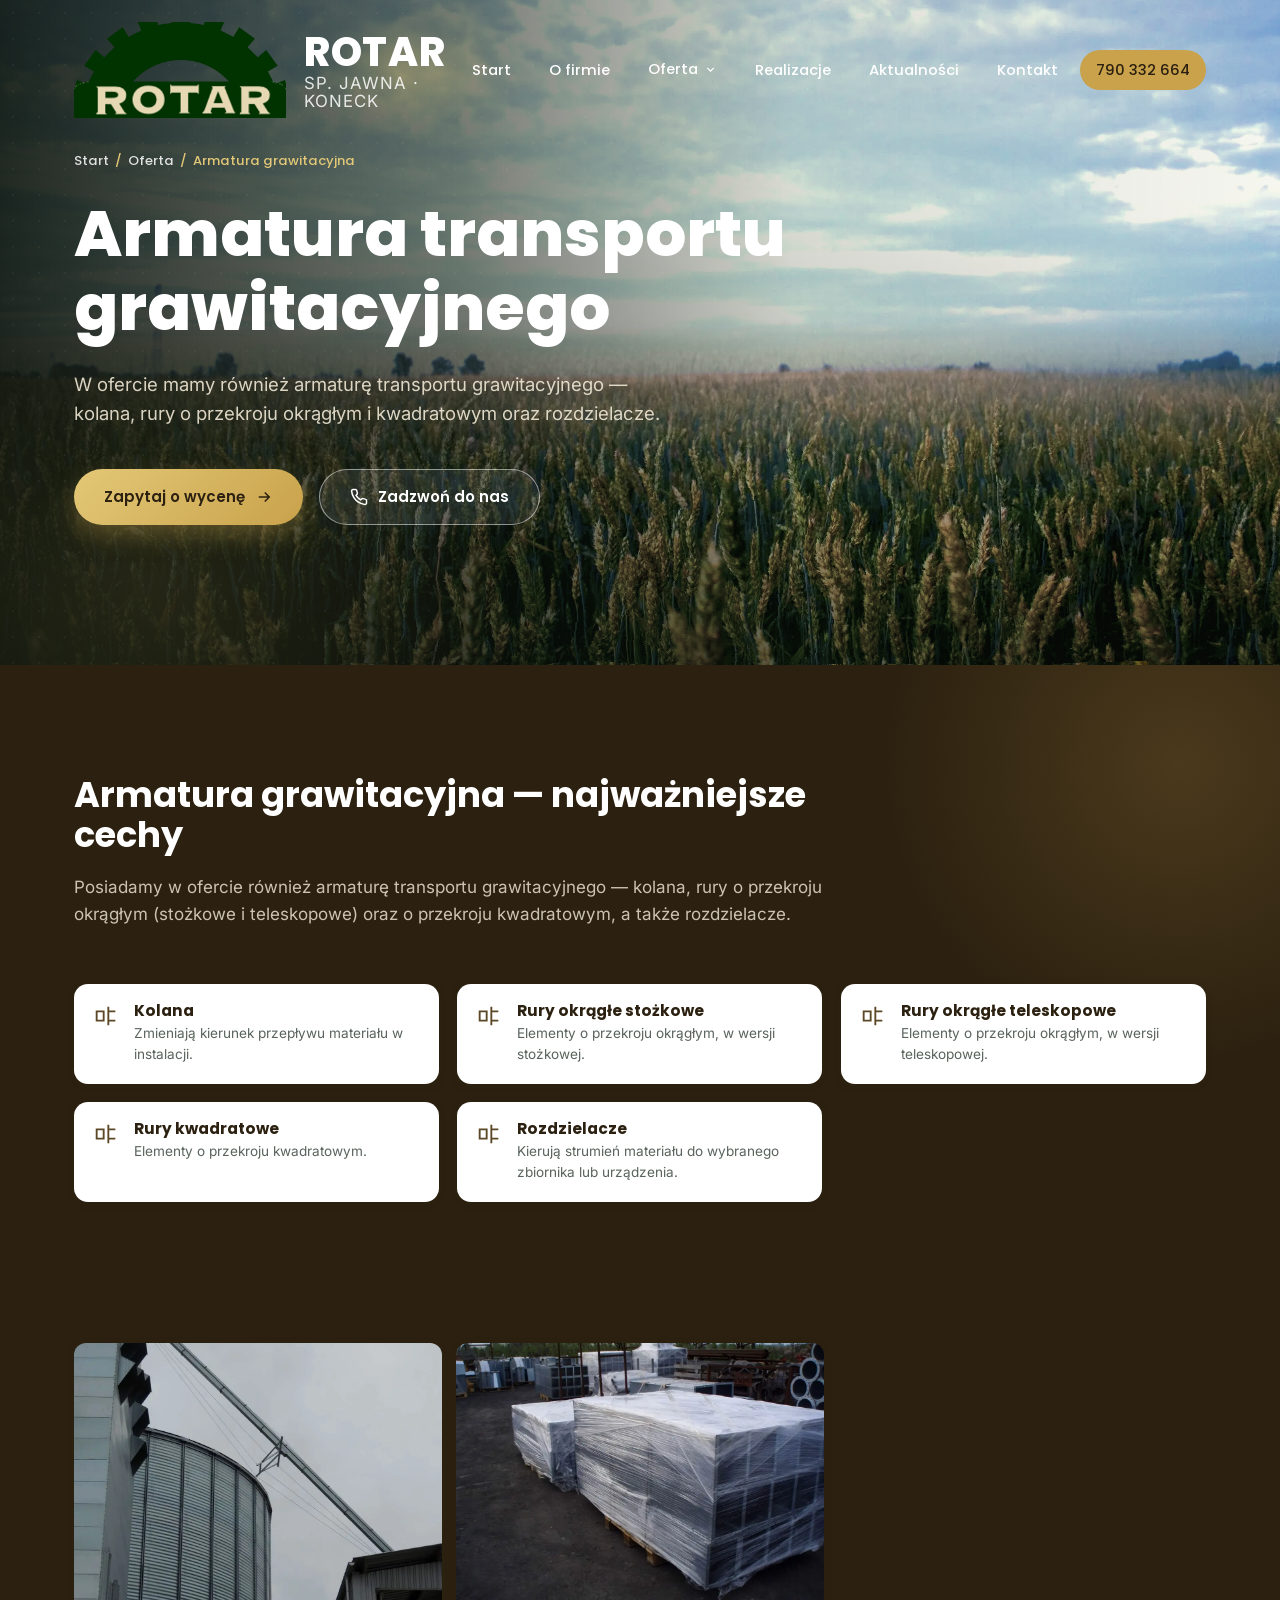
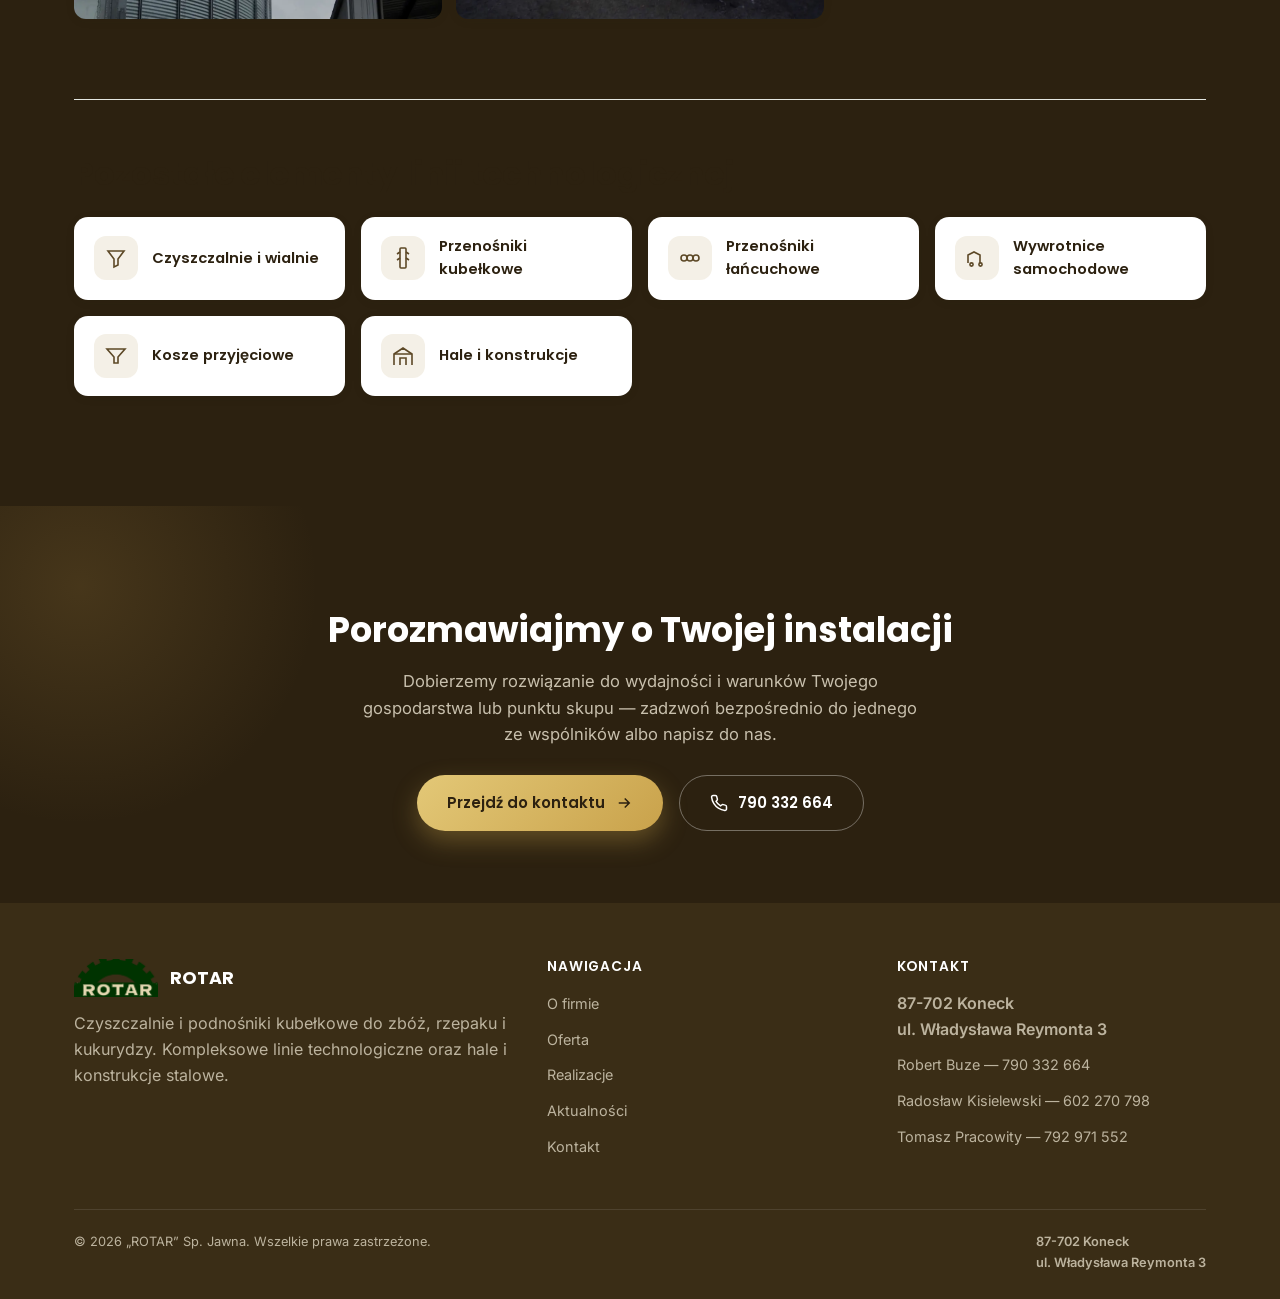
==== commit f3524238: "Dodaj sekcję Aktualności i rozwijane menu Oferta w nawigacji Nowa sekcja "Aktualności" (zaraz po Rea" ====
--- a/armatura-grawitacyjna.html
+++ b/armatura-grawitacyjna.html
@@ -108,8 +108,23 @@
       <ul>
         <li><a href="index.html#start">Start</a></li>
         <li><a href="index.html#o-firmie">O firmie</a></li>
-        <li><a href="index.html#oferta">Oferta</a></li>
+        <li class="nav-dropdown" id="oferta-dropdown">
+          <button type="button" class="nav-dropdown-toggle" id="oferta-dropdown-toggle" aria-haspopup="true" aria-expanded="false" aria-controls="oferta-dropdown-menu">
+            Oferta
+            <svg class="nav-dropdown-chevron" aria-hidden="true" focusable="false" viewBox="0 0 24 24" fill="none" stroke="currentColor" stroke-width="2.4"><path d="M6 9l6 6 6-6"/></svg>
+          </button>
+          <div class="nav-dropdown-menu" id="oferta-dropdown-menu">
+            <a href="czyszczalnie.html"><svg aria-hidden="true" focusable="false" viewBox="0 0 24 24" fill="none" stroke="currentColor" stroke-width="1.6"><path d="M4 5h16l-6 8v6l-4 2v-8L4 5z"/></svg>Czyszczalnie i wialnie</a>
+            <a href="przenosniki-kubelkowe.html"><svg aria-hidden="true" focusable="false" viewBox="0 0 24 24" fill="none" stroke="currentColor" stroke-width="1.6"><rect x="9" y="2" width="6" height="20" rx="1"/><path d="M6 8l3-2M18 8l-3-2M6 14l3-2M18 14l-3-2"/></svg>Przenośniki kubełkowe</a>
+            <a href="przenosniki-lancuchowe.html"><svg aria-hidden="true" focusable="false" viewBox="0 0 24 24" fill="none" stroke="currentColor" stroke-width="1.6"><circle cx="6" cy="12" r="3"/><circle cx="12" cy="12" r="3"/><circle cx="18" cy="12" r="3"/></svg>Przenośniki łańcuchowe</a>
+            <a href="wywrotnice-samochodowe.html"><svg aria-hidden="true" focusable="false" viewBox="0 0 24 24" fill="none" stroke="currentColor" stroke-width="1.6"><path d="M3 17V9l6-3 6 3v8"/><circle cx="6.5" cy="18.5" r="1.6"/><circle cx="15.5" cy="18.5" r="1.6"/></svg>Wywrotnice samochodowe</a>
+            <a href="kosze-przyjeciowe.html"><svg aria-hidden="true" focusable="false" viewBox="0 0 24 24" fill="none" stroke="currentColor" stroke-width="1.6"><path d="M3 5h18l-7 8v6h-4v-6L3 5z"/></svg>Kosze przyjęciowe</a>
+            <a href="hale-i-konstrukcje.html"><svg aria-hidden="true" focusable="false" viewBox="0 0 24 24" fill="none" stroke="currentColor" stroke-width="1.6"><path d="M3 21V10l9-6 9 6v11"/><path d="M3 10h18M9 21v-7h6v7"/></svg>Hale i konstrukcje</a>
+            <a href="armatura-grawitacyjna.html"><svg aria-hidden="true" focusable="false" viewBox="0 0 24 24" fill="none" stroke="currentColor" stroke-width="1.6"><path d="M4 8h6v8H4zM14 4v16M14 8h6M14 16h6"/></svg>Armatura grawitacyjna</a>
+          </div>
+        </li>
         <li><a href="index.html#realizacje">Realizacje</a></li>
+        <li><a href="index.html#aktualnosci">Aktualności</a></li>
         <li><a href="index.html#kontakt">Kontakt</a></li>
         <li><a class="call" href="tel:+48790332664">790&nbsp;332&nbsp;664</a></li>
       </ul>
@@ -274,6 +289,7 @@
           <li><a href="index.html#o-firmie">O firmie</a></li>
           <li><a href="index.html#oferta">Oferta</a></li>
           <li><a href="index.html#realizacje">Realizacje</a></li>
+          <li><a href="index.html#aktualnosci">Aktualności</a></li>
           <li><a href="index.html#kontakt">Kontakt</a></li>
         </ul>
       </div>
--- a/css/style.min.css
+++ b/css/style.min.css
@@ -1 +1 @@
-@font-face{font-family:Inter;font-style:normal;font-weight:400;font-display:swap;src:url('../fonts/inter-400-latin-ext.woff2') format('woff2');unicode-range:U+0100-02BA,U+02BD-02C5,U+02C7-02CC,U+02CE-02D7,U+02DD-02FF,U+0304,U+0308,U+0329,U+1D00-1DBF,U+1E00-1E9F,U+1EF2-1EFF,U+2020,U+20A0-20AB,U+20AD-20C0,U+2113,U+2C60-2C7F,U+A720-A7FF}@font-face{font-family:Inter;font-style:normal;font-weight:400;font-display:swap;src:url('../fonts/inter-400-latin.woff2') format('woff2');unicode-range:U+0000-00FF,U+0131,U+0152-0153,U+02BB-02BC,U+02C6,U+02DA,U+02DC,U+0304,U+0308,U+0329,U+2000-206F,U+20AC,U+2122,U+2191,U+2193,U+2212,U+2215,U+FEFF,U+FFFD}@font-face{font-family:Inter;font-style:normal;font-weight:500;font-display:swap;src:url('../fonts/inter-400-latin-ext.woff2') format('woff2');unicode-range:U+0100-02BA,U+02BD-02C5,U+02C7-02CC,U+02CE-02D7,U+02DD-02FF,U+0304,U+0308,U+0329,U+1D00-1DBF,U+1E00-1E9F,U+1EF2-1EFF,U+2020,U+20A0-20AB,U+20AD-20C0,U+2113,U+2C60-2C7F,U+A720-A7FF}@font-face{font-family:Inter;font-style:normal;font-weight:500;font-display:swap;src:url('../fonts/inter-400-latin.woff2') format('woff2');unicode-range:U+0000-00FF,U+0131,U+0152-0153,U+02BB-02BC,U+02C6,U+02DA,U+02DC,U+0304,U+0308,U+0329,U+2000-206F,U+20AC,U+2122,U+2191,U+2193,U+2212,U+2215,U+FEFF,U+FFFD}@font-face{font-family:Inter;font-style:normal;font-weight:600;font-display:swap;src:url('../fonts/inter-400-latin-ext.woff2') format('woff2');unicode-range:U+0100-02BA,U+02BD-02C5,U+02C7-02CC,U+02CE-02D7,U+02DD-02FF,U+0304,U+0308,U+0329,U+1D00-1DBF,U+1E00-1E9F,U+1EF2-1EFF,U+2020,U+20A0-20AB,U+20AD-20C0,U+2113,U+2C60-2C7F,U+A720-A7FF}@font-face{font-family:Inter;font-style:normal;font-weight:600;font-display:swap;src:url('../fonts/inter-400-latin.woff2') format('woff2');unicode-range:U+0000-00FF,U+0131,U+0152-0153,U+02BB-02BC,U+02C6,U+02DA,U+02DC,U+0304,U+0308,U+0329,U+2000-206F,U+20AC,U+2122,U+2191,U+2193,U+2212,U+2215,U+FEFF,U+FFFD}@font-face{font-family:Poppins;font-style:normal;font-weight:500;font-display:swap;src:url('../fonts/poppins-500-latin-ext.woff2') format('woff2');unicode-range:U+0100-02BA,U+02BD-02C5,U+02C7-02CC,U+02CE-02D7,U+02DD-02FF,U+0304,U+0308,U+0329,U+1D00-1DBF,U+1E00-1E9F,U+1EF2-1EFF,U+2020,U+20A0-20AB,U+20AD-20C0,U+2113,U+2C60-2C7F,U+A720-A7FF}@font-face{font-family:Poppins;font-style:normal;font-weight:500;font-display:swap;src:url('../fonts/poppins-500-latin.woff2') format('woff2');unicode-range:U+0000-00FF,U+0131,U+0152-0153,U+02BB-02BC,U+02C6,U+02DA,U+02DC,U+0304,U+0308,U+0329,U+2000-206F,U+20AC,U+2122,U+2191,U+2193,U+2212,U+2215,U+FEFF,U+FFFD}@font-face{font-family:Poppins;font-style:normal;font-weight:600;font-display:swap;src:url('../fonts/poppins-600-latin-ext.woff2') format('woff2');unicode-range:U+0100-02BA,U+02BD-02C5,U+02C7-02CC,U+02CE-02D7,U+02DD-02FF,U+0304,U+0308,U+0329,U+1D00-1DBF,U+1E00-1E9F,U+1EF2-1EFF,U+2020,U+20A0-20AB,U+20AD-20C0,U+2113,U+2C60-2C7F,U+A720-A7FF}@font-face{font-family:Poppins;font-style:normal;font-weight:600;font-display:swap;src:url('../fonts/poppins-600-latin.woff2') format('woff2');unicode-range:U+0000-00FF,U+0131,U+0152-0153,U+02BB-02BC,U+02C6,U+02DA,U+02DC,U+0304,U+0308,U+0329,U+2000-206F,U+20AC,U+2122,U+2191,U+2193,U+2212,U+2215,U+FEFF,U+FFFD}@font-face{font-family:Poppins;font-style:normal;font-weight:700;font-display:swap;src:url('../fonts/poppins-700-latin-ext.woff2') format('woff2');unicode-range:U+0100-02BA,U+02BD-02C5,U+02C7-02CC,U+02CE-02D7,U+02DD-02FF,U+0304,U+0308,U+0329,U+1D00-1DBF,U+1E00-1E9F,U+1EF2-1EFF,U+2020,U+20A0-20AB,U+20AD-20C0,U+2113,U+2C60-2C7F,U+A720-A7FF}@font-face{font-family:Poppins;font-style:normal;font-weight:700;font-display:swap;src:url('../fonts/poppins-700-latin.woff2') format('woff2');unicode-range:U+0000-00FF,U+0131,U+0152-0153,U+02BB-02BC,U+02C6,U+02DA,U+02DC,U+0304,U+0308,U+0329,U+2000-206F,U+20AC,U+2122,U+2191,U+2193,U+2212,U+2215,U+FEFF,U+FFFD}@font-face{font-family:Poppins;font-style:normal;font-weight:800;font-display:swap;src:url('../fonts/poppins-800-latin-ext.woff2') format('woff2');unicode-range:U+0100-02BA,U+02BD-02C5,U+02C7-02CC,U+02CE-02D7,U+02DD-02FF,U+0304,U+0308,U+0329,U+1D00-1DBF,U+1E00-1E9F,U+1EF2-1EFF,U+2020,U+20A0-20AB,U+20AD-20C0,U+2113,U+2C60-2C7F,U+A720-A7FF}@font-face{font-family:Poppins;font-style:normal;font-weight:800;font-display:swap;src:url('../fonts/poppins-800-latin.woff2') format('woff2');unicode-range:U+0000-00FF,U+0131,U+0152-0153,U+02BB-02BC,U+02C6,U+02DA,U+02DC,U+0304,U+0308,U+0329,U+2000-206F,U+20AC,U+2122,U+2191,U+2193,U+2212,U+2215,U+FEFF,U+FFFD}:root{--green-950:#2c2110;--green-900:#3a2d16;--green-800:#4a3a1e;--green-700:#5c4826;--green-600:#7d6337;--green-accent:#a4813f;--gold:#c9a24b;--gold-light:#e3c877;--cream:#f4ecd8;--cream-soft:#faf6ea;--ink:#16211b;--gray-700:#4a544d;--gray-500:#59645c;--gray-200:#e3e6e1;--bg:#f5eedf;--white:#ffffff;--radius:14px;--radius-lg:22px;--shadow-sm:0 2px 10px rgba(44,33,16,.08);--shadow-md:0 12px 32px rgba(44,33,16,.14);--shadow-lg:0 24px 60px rgba(44,33,16,.22);--ease:cubic-bezier(.22,1,.36,1)}.page-loader{position:fixed;inset:0;z-index:9999;display:flex;align-items:center;justify-content:center;background:#152417;transition:opacity .5s var(--ease),visibility .5s var(--ease);animation:0s linear 4.5s forwards loaderFailsafe}.page-loader.loaded{opacity:0;visibility:hidden;pointer-events:none}@keyframes loaderFailsafe{to{opacity:0;visibility:hidden;pointer-events:none}}.page-loader-inner{position:relative;display:flex;align-items:center;justify-content:center}.page-loader-inner .rotar-logo{position:relative;z-index:1;width:150px;height:auto;animation:1.6s ease-in-out infinite loaderPulse}.page-loader-ring{position:absolute;width:200px;height:200px;border-radius:50%;border:3px solid rgba(227,200,119,.18);border-top-color:var(--gold-light);animation:1.1s linear infinite loaderSpin}@keyframes loaderPulse{0%,100%{transform:scale(1);opacity:.92}50%{transform:scale(1.08);opacity:1}}@keyframes loaderSpin{to{transform:rotate(360deg)}}*,::after,::before{box-sizing:border-box}html{scroll-behavior:smooth}body{margin:0;font-family:Inter,system-ui,-apple-system,Segoe UI,Roboto,sans-serif;color:var(--ink);background:var(--bg);line-height:1.6;overflow-x:hidden}h1,h2,h3,h4{font-family:Poppins,system-ui,sans-serif;line-height:1.15;margin:0 0 .5em;color:var(--green-950)}p{margin:0 0 1em}a{color:inherit;text-decoration:none}img{max-width:100%;display:block}ul{margin:0;padding:0;list-style:none}button{font:inherit;cursor:pointer;border:none;background:0 0;color:inherit}:focus-visible{outline:2px solid var(--gold);outline-offset:3px;border-radius:4px}.skip-link{position:absolute;top:-48px;left:8px;z-index:3000;background:var(--green-950);color:#fff;padding:12px 20px;border-radius:8px;font-family:Poppins,sans-serif;font-weight:600;font-size:.9rem;transition:top .25s var(--ease)}.skip-link:focus{top:8px}.container{width:100%;max-width:1180px;margin:0 auto;padding:0 24px}section{position:relative}section[id]{scroll-margin-top:88px}.section-pad{padding:110px 0}@media(max-width:768px){.section-pad{padding:72px 0}}.eyebrow{display:inline-flex;align-items:center;gap:8px;font-family:Poppins,sans-serif;font-weight:600;font-size:.78rem;letter-spacing:.14em;text-transform:uppercase;color:var(--green-700);background:rgba(164,129,63,.1);padding:7px 16px;border-radius:999px;margin-bottom:18px}.eyebrow::before{content:"";width:6px;height:6px;border-radius:50%;background:var(--gold)}.section-head{max-width:680px;margin:0 0 56px}.section-head.center{margin-left:auto;margin-right:auto;text-align:center}.section-head h2{font-size:clamp(1.7rem,3.4vw,2.5rem)}.section-head p{color:var(--gray-700);font-size:1.05rem}.btn{display:inline-flex;align-items:center;gap:10px;padding:15px 30px;border-radius:999px;font-family:Poppins,sans-serif;font-weight:600;font-size:.94rem;transition:transform .35s var(--ease),box-shadow .35s var(--ease),background .3s,color .3s;white-space:nowrap}.btn-primary{background:linear-gradient(135deg,var(--gold-light),var(--gold));color:var(--green-950);box-shadow:0 10px 24px rgba(201,162,75,.35)}.btn-primary:hover{transform:translateY(-3px);box-shadow:0 16px 32px rgba(201,162,75,.45)}.btn-ghost{background:rgba(255,255,255,.08);border:1.5px solid rgba(255,255,255,.5);color:#fff;backdrop-filter:blur(6px)}.btn-ghost:hover{background:rgba(255,255,255,.18);transform:translateY(-3px)}.btn-outline{border:1.5px solid var(--green-700);color:var(--green-800)}.btn-outline:hover{background:var(--green-800);color:#fff;transform:translateY(-3px)}.btn svg{width:18px;height:18px;flex:none}.reveal{opacity:0;transform:translateY(38px);filter:blur(7px);transition:opacity .95s var(--ease),transform .95s var(--ease),filter .95s var(--ease);will-change:opacity,transform,filter}.reveal.in{opacity:1;transform:translateY(0);filter:blur(0)}.reveal-scale{opacity:0;transform:scale(.9);filter:blur(7px);transition:opacity .9s var(--ease),transform .9s var(--ease),filter .9s var(--ease);will-change:opacity,transform,filter}.reveal-scale.in{opacity:1;transform:scale(1);filter:blur(0)}.reveal-left{opacity:0;transform:translateX(-52px);filter:blur(6px);transition:opacity .9s var(--ease),transform .9s var(--ease),filter .9s var(--ease);will-change:opacity,transform,filter}.reveal-left.in{opacity:1;transform:translateX(0);filter:blur(0)}.reveal-right{opacity:0;transform:translateX(52px);filter:blur(6px);transition:opacity .9s var(--ease),transform .9s var(--ease),filter .9s var(--ease);will-change:opacity,transform,filter}.reveal-right.in{opacity:1;transform:translateX(0);filter:blur(0)}@media(prefers-reduced-motion:reduce){.page-loader-inner .rotar-logo,.page-loader-ring{animation:none}.reveal,.reveal-left,.reveal-right,.reveal-scale{opacity:1;transform:none;filter:none;transition:none}}.stagger>*{transition-delay:calc(var(--i,0) * 110ms)}.rotar-logo{position:relative;display:inline-block;flex:none;aspect-ratio:225/102;height:96px;width:auto;transition:height .35s var(--ease)}.rotar-logo-mask{position:absolute;inset:0;overflow:hidden}.rotar-logo-gear{position:absolute;left:50.6667%;top:105.8824%;width:109.6297%;height:241.8299%;max-width:none;max-height:none;transform:translate(-50%,-50%);animation:9s linear infinite rotar-spin}@keyframes rotar-spin{from{transform:translate(-50%,-50%) rotate(0)}to{transform:translate(-50%,-50%) rotate(360deg)}}@media(prefers-reduced-motion:reduce){.rotar-logo-gear{animation:none}}.rotar-logo-ribbon{position:absolute;inset:0;width:100%;height:100%;display:block}#site-header{position:fixed;top:0;left:0;right:0;z-index:1000;padding:22px 0;transition:padding .35s var(--ease),background .35s var(--ease),box-shadow .35s var(--ease)}#site-header .container{display:flex;align-items:center;justify-content:space-between}#site-header.scrolled{padding:12px 0;background:rgba(251,250,246,.88);backdrop-filter:blur(14px);box-shadow:0 6px 24px rgba(44,33,16,.08)}.brand{display:flex;align-items:center;gap:18px}.brand .rotar-logo{height:96px;position:relative;z-index:1}#site-header.scrolled .brand .rotar-logo{height:72px}.brand-text{position:relative;display:flex;flex-direction:column;line-height:1.1}.brand-text::before{content:"";position:absolute;top:50%;left:-24px;transform:translateY(-50%) scale(1);width:260px;height:150px;border-radius:50%;background:radial-gradient(closest-side,rgba(227,200,119,.45),transparent 72%);filter:blur(14px);z-index:-1;pointer-events:none;animation:4s ease-in-out infinite brandGlow}.brand-text strong{font-family:Poppins,sans-serif;font-weight:800;letter-spacing:.02em;font-size:2.5rem;color:#fff;transition:color .35s}.brand-text span{font-size:1.05rem;letter-spacing:.06em;color:rgba(255,255,255,.85);transition:color .35s;text-transform:uppercase}@keyframes brandGlow{0%,100%{opacity:.55;transform:translateY(-50%) scale(1)}50%{opacity:1;transform:translateY(-50%) scale(1.12)}}#site-header.scrolled .brand-text strong{color:var(--green-950)}#site-header.scrolled .brand-text span{color:var(--gray-700)}.main-nav ul{display:flex;gap:6px;align-items:center}.main-nav a{font-family:Poppins,sans-serif;font-weight:500;font-size:.92rem;color:#fff;padding:10px 16px;border-radius:999px;transition:background .3s,color .3s;position:relative}#site-header.scrolled .main-nav a{color:var(--ink)}.main-nav a:hover{background:rgba(255,255,255,.14)}#site-header.scrolled .main-nav a:hover{background:rgba(74,58,30,.1);color:var(--green-800)}.main-nav a.call{background:var(--gold);color:var(--green-950)}.main-nav a.call:hover{background:var(--gold-light)}.nav-toggle{display:none;flex-direction:column;gap:5px;width:44px;height:44px;align-items:center;justify-content:center;border-radius:10px}.nav-toggle span{width:22px;height:2px;background:#fff;transition:all .3s var(--ease)}#site-header.scrolled .nav-toggle span{background:var(--ink)}.nav-toggle.active span:first-child{transform:translateY(7px) rotate(45deg)}.nav-toggle.active span:nth-child(2){opacity:0}.nav-toggle.active span:nth-child(3){transform:translateY(-7px) rotate(-45deg)}@media(max-width:1240px){#site-header .container{gap:12px}.main-nav{position:fixed;top:0;right:0;bottom:0;width:min(340px,84vw);background:var(--green-950);display:flex;align-items:center;overflow-y:auto;box-shadow:-16px 0 44px rgba(0,0,0,.28);transform:translateX(100%);transition:transform .45s var(--ease);padding:40px 28px}.main-nav.open{transform:translateX(0)}.main-nav ul{flex-direction:column;align-items:flex-start;width:100%;gap:4px}.main-nav a{color:#fff!important;width:100%;padding:14px 10px;font-size:1.1rem}.nav-toggle{display:flex;flex:none}}@media(max-width:640px){.brand .rotar-logo{height:60px}#site-header.scrolled .brand .rotar-logo{height:48px}.brand-text strong{font-size:1.6rem}.brand-text span{font-size:.76rem}.brand-text::before{width:190px;height:110px;animation:none;opacity:.75}}@media(max-width:380px){.brand-text span{display:none}}.hero{min-height:100vh;display:flex;align-items:center;position:relative;padding:150px 0 90px;overflow:hidden;background:#152417}.hero-bg{position:absolute;inset:0;background-image:image-set(url('../img/wheat-field.webp') type('image/webp'), url('../img/wheat-field.jpg') type('image/jpeg'));background-size:cover;background-position:center;filter:saturate(1.1) brightness(.5);transform:scale(1.06)}@media(max-width:768px){.hero-bg{background-image:image-set(url('../img/wheat-field-mobile.webp') type('image/webp'), url('../img/wheat-field-mobile.jpg') type('image/jpeg'))}}.hero-bg-wheat{background-position:center 62%;filter:saturate(1.6) brightness(1.38) contrast(1.02) sepia(.32) hue-rotate(-4deg);transform:scale(1.14)}.hero-bg-wind{background-position:center 62%;filter:url(#wheat-wave) saturate(1.6) brightness(1.38) contrast(1.02) sepia(.32) hue-rotate(-4deg);transform:scale(1.14);transform-origin:bottom center;-webkit-mask-image:linear-gradient(to bottom,transparent 0%,transparent 54%,rgba(0,0,0,.45) 62%,#000 72%,#000 100%);mask-image:linear-gradient(to bottom,transparent 0%,transparent 54%,rgba(0,0,0,.45) 62%,#000 72%,#000 100%);animation:6.5s ease-in-out infinite wheatSway}@keyframes wheatSway{0%,100%{transform:scale(1.16) skewX(-.5deg)}50%{transform:scale(1.16) skewX(4.5deg)}}.hero-overlay{position:absolute;inset:0;background:linear-gradient(90deg,rgba(10,18,11,.9) 0,rgba(10,18,11,.56) 36%,rgba(10,18,11,.16) 62%,rgba(10,18,11,.04) 100%),linear-gradient(to top,rgba(8,14,9,.6) 0,rgba(8,14,9,.1) 38%,transparent 68%)}.hero-glow{position:absolute;inset:0;pointer-events:none;background:radial-gradient(620px 480px at 80% 12%,rgba(227,200,119,.24),transparent 65%),radial-gradient(520px 420px at 12% 88%,rgba(164,129,63,.18),transparent 70%);mix-blend-mode:screen;animation:10s ease-in-out infinite heroGlowPulse}@keyframes heroGlowPulse{0%,100%{opacity:.7}50%{opacity:1}}.hero-grain{position:absolute;inset:0;opacity:.5;background-image:radial-gradient(rgba(255,255,255,.08) 1px,transparent 1px);background-size:26px 26px;animation:40s linear infinite driftGrain}@keyframes driftGrain{from{background-position:0 0}to{background-position:400px 260px}}@media(max-width:768px){.hero-grain{animation:none}.hero-watermark{display:none}}.hero-watermark{position:absolute;right:clamp(16px,4vw,64px);bottom:clamp(120px,18vh,180px);z-index:1;pointer-events:none;font-family:Poppins,sans-serif;font-weight:800;font-size:clamp(1.5rem,2.8vw,2.3rem);letter-spacing:.5em;color:rgba(227,200,119,.16);-webkit-text-stroke:1px rgba(227,200,119,.35);animation:4.5s ease-in-out infinite watermarkGlow;user-select:none}@keyframes watermarkGlow{0%,100%{text-shadow:0 0 6px rgba(227,200,119,.15),0 0 14px rgba(227,200,119,.08);color:rgba(227,200,119,.14)}50%{text-shadow:0 0 18px rgba(227,200,119,.65),0 0 42px rgba(227,200,119,.35),0 0 70px rgba(227,200,119,.18);color:rgba(227,200,119,.45)}}.hero .container{position:relative;z-index:2}.hero-inner{max-width:760px}.hero-inner h1{color:#fff;font-size:clamp(2.3rem,5.4vw,4rem);font-weight:800;margin-bottom:.4em}.hero-inner h1 em{font-style:normal;color:var(--gold-light);background:linear-gradient(90deg,var(--gold-light),var(--gold));-webkit-background-clip:text;background-clip:text;color:transparent}.hero-inner p.lead{color:rgba(244,236,216,.88);font-size:1.15rem;max-width:600px;margin-bottom:2.2em}.hero-cta{display:flex;gap:16px;flex-wrap:wrap;margin-bottom:70px}.hero-chips{display:flex;flex-wrap:wrap;gap:10px}.hero-chips a{font-family:Poppins,sans-serif;font-size:.82rem;font-weight:500;color:rgba(255,255,255,.85);border:1px solid rgba(255,255,255,.25);padding:9px 16px;border-radius:999px;transition:all .3s var(--ease)}.hero-chips a:hover{background:var(--gold);border-color:var(--gold);color:var(--green-950);transform:translateY(-2px)}@media(max-width:560px){.hero-cta{flex-direction:column;align-items:stretch}.hero-cta .btn{justify-content:center}}@media(max-width:480px){.btn{white-space:normal;text-align:center}.hero-chips{gap:8px}.hero-chips a{padding:8px 13px;font-size:.78rem}}.scroll-cue{position:absolute;bottom:36px;left:50%;transform:translateX(-50%);display:flex;flex-direction:column;align-items:center;gap:8px;color:rgba(255,255,255,.6);font-size:.72rem;letter-spacing:.14em;text-transform:uppercase;z-index:2}.scroll-cue .line{width:1px;height:36px;background:linear-gradient(to bottom,rgba(255,255,255,.8),transparent);animation:1.8s ease-in-out infinite cueMove}@keyframes cueMove{0%{transform:scaleY(0);transform-origin:top}50%{transform:scaleY(1);transform-origin:top}51%{transform-origin:bottom}100%{transform:scaleY(0);transform-origin:bottom}}@media(max-width:768px){.hero{padding:130px 0 70px;min-height:auto}.hero-cta{margin-bottom:44px}.scroll-cue{display:none}}.trust-strip{position:relative;overflow:hidden;background:linear-gradient(135deg,#182b1b,#0f1c12);padding:26px 0}.trust-strip::before{content:"";position:absolute;inset:0;pointer-events:none;background:radial-gradient(520px 220px at 12% 0,rgba(227,200,119,.18),transparent 70%),radial-gradient(420px 220px at 88% 100%,rgba(164,129,63,.14),transparent 70%)}.trust-strip .container{position:relative;z-index:1;display:flex;flex-wrap:wrap;gap:20px 40px;justify-content:space-between;align-items:center}.trust-item{display:flex;align-items:center;gap:12px;color:var(--cream);font-family:Poppins,sans-serif;font-size:.88rem;font-weight:500}.trust-item svg{width:26px;height:26px;flex:none;color:var(--gold-light)}@media(max-width:640px){.trust-strip .container{display:grid;grid-template-columns:1fr 1fr;gap:18px 20px;justify-content:start}.trust-item{font-size:.82rem}.trust-item svg{width:22px;height:22px}}@media(max-width:420px){.trust-strip .container{grid-template-columns:1fr}}.about{background:var(--bg)}.about-grid{display:grid;grid-template-columns:1.05fr .95fr;gap:64px;align-items:center}@media(max-width:920px){.about-grid{grid-template-columns:1fr}}.about-copy p{color:var(--gray-700);font-size:1.04rem}.value-list{display:grid;grid-template-columns:1fr 1fr;gap:18px;margin-top:34px}@media(max-width:520px){.value-list{grid-template-columns:1fr}}.value-item{display:flex;gap:14px;padding:18px;border-radius:var(--radius);background:var(--white);box-shadow:var(--shadow-sm);transition:transform .35s var(--ease),box-shadow .35s var(--ease)}.value-item:hover{transform:translateY(-4px);box-shadow:var(--shadow-md)}.value-item svg{width:28px;height:28px;flex:none;color:var(--green-700)}.value-item h3{font-size:.96rem;margin-bottom:.2em}.value-item p{font-size:.85rem;color:var(--gray-500);margin:0}.about-media{position:relative}.about-media .frame{position:relative;border-radius:var(--radius-lg);overflow:hidden;box-shadow:var(--shadow-lg);aspect-ratio:4/5}.about-media .frame img{width:100%;height:100%;object-fit:cover;transition:transform .8s var(--ease)}.about-media .frame:hover img{transform:scale(1.06)}.about-media .badge{position:absolute;bottom:-26px;left:-26px;background:var(--green-950);color:#fff;padding:20px 24px;border-radius:var(--radius);box-shadow:var(--shadow-lg);font-family:Poppins,sans-serif;display:flex;align-items:center;gap:14px;max-width:230px}@media(max-width:920px){.about-media .badge{left:0;bottom:-20px;padding:14px 16px}}.about-media .badge svg{width:34px;height:34px;color:var(--gold-light);flex:none}.about-media .badge strong{display:block;font-size:.95rem}.about-media .badge span{font-size:.74rem;color:rgba(255,255,255,.7)}.offer{background:var(--green-950);color:#fff;position:relative;overflow:hidden}.offer::before{content:"";position:absolute;top:-200px;right:-200px;width:600px;height:600px;border-radius:50%;background:radial-gradient(circle,rgba(164,129,63,.25),transparent 70%)}.offer-head{text-align:center;max-width:680px;margin:0 auto 56px}.offer-head-brand{display:inline-flex;align-items:center;justify-content:center;flex-wrap:wrap;gap:20px;margin-bottom:18px}.offer-logo-gold{height:76px;width:auto;filter:grayscale(1) sepia(1) saturate(6) brightness(1.15) hue-rotate(-8deg) drop-shadow(0 0 16px rgba(227,200,119,.7));animation:4s ease-in-out infinite offerLogoGlow}@media(max-width:400px){.offer-logo-gold{height:56px}.offer-shine-title{font-size:clamp(1.8rem,9vw,2.4rem)}}@keyframes offerLogoGlow{0%,100%{filter:grayscale(1) sepia(1) saturate(6) brightness(1.05) hue-rotate(-8deg) drop-shadow(0 0 10px rgba(227,200,119,.5))}50%{filter:grayscale(1) sepia(1) saturate(6) brightness(1.3) hue-rotate(-8deg) drop-shadow(0 0 22px rgba(227,200,119,.85))}}.offer-shine-title{margin:0;font-family:Poppins,sans-serif;font-weight:800;font-size:clamp(2.4rem,5vw,3.6rem);letter-spacing:.02em;background-image:linear-gradient(115deg,var(--gold) 20%,#fff8e0 40%,var(--gold-light) 50%,var(--gold) 80%);background-size:250% 100%;-webkit-background-clip:text;background-clip:text;color:transparent;animation:3.5s linear infinite offerTitleShine}@keyframes offerTitleShine{0%{background-position:220% 0}100%{background-position:-40% 0}}.offer-head p{color:rgba(244,236,216,.75);font-size:1.05rem;margin:0}.tabs{position:relative;z-index:1}.tab-panels{position:relative}.tab-panel{display:grid;grid-template-columns:1fr 1fr;gap:56px;align-items:center;padding:36px 0;border-top:1px solid rgba(255,255,255,.08);scroll-margin-top:96px}.tab-panel:first-child{border-top:0;padding-top:0}@media(max-width:860px){.tab-panel{grid-template-columns:1fr;gap:30px}}@media(max-width:480px){.tab-panel h3{font-size:1.35rem}}.tab-panel .panel-copy .icon-badge{width:56px;height:56px;border-radius:16px;background:rgba(201,162,75,.14);display:flex;align-items:center;justify-content:center;margin-bottom:20px}.tab-panel .panel-copy .icon-badge svg{width:30px;height:30px;color:var(--gold-light)}.tab-panel h3{color:#fff;font-size:1.6rem;margin-bottom:.5em}.tab-panel p.desc{color:rgba(244,236,216,.8);font-size:1rem}.feature-list{margin-top:22px;display:flex;flex-direction:column;gap:12px}.tab-panel .panel-copy>.btn{margin-top:26px}.feature-list li{display:flex;align-items:flex-start;gap:12px;font-size:.94rem;color:rgba(255,255,255,.88)}.feature-list svg{width:20px;height:20px;flex:none;color:var(--gold-light);margin-top:1px}.panel-media{position:relative;border-radius:var(--radius-lg);overflow:hidden;aspect-ratio:5/4;background:linear-gradient(135deg,var(--green-800),var(--green-700));display:flex;align-items:center;justify-content:center;box-shadow:var(--shadow-lg)}.panel-media img{width:100%;height:100%;object-fit:cover;filter:saturate(1.05)}.panel-media.icon-only svg{width:38%;height:38%;color:rgba(255,255,255,.16)}.panel-media .tag{position:absolute;top:16px;left:16px;z-index:2;background:rgba(44,33,16,.65);backdrop-filter:blur(6px);color:var(--gold-light);font-family:Poppins,sans-serif;font-size:.72rem;letter-spacing:.08em;text-transform:uppercase;padding:7px 14px;border-radius:999px}.realizacje{background:var(--cream-soft)}.real-video-wrap{max-width:820px;margin:0 auto 64px}.video-frame{position:relative;border-radius:var(--radius-lg);overflow:hidden;box-shadow:var(--shadow-lg);aspect-ratio:16/9;background:#000}.video-frame iframe{position:absolute;inset:0;width:100%;height:100%;border:0}.video-facade{position:absolute;inset:0;width:100%;height:100%;padding:0;display:block;overflow:hidden}.video-facade img,.video-facade picture{position:absolute;inset:0;width:100%;height:100%;object-fit:cover}.video-facade::after{content:"";position:absolute;inset:0;background:linear-gradient(to top,rgba(10,8,4,.55),rgba(10,8,4,.1) 55%)}.video-play{position:absolute;top:50%;left:50%;transform:translate(-50%,-50%);width:76px;height:76px;border-radius:50%;z-index:1;background:rgba(201,162,75,.92);color:var(--green-950);display:flex;align-items:center;justify-content:center;box-shadow:0 12px 32px rgba(0,0,0,.35);transition:transform .3s var(--ease),background .3s}.video-play svg{width:30px;height:30px;margin-left:4px}.video-facade:hover .video-play{transform:translate(-50%,-50%) scale(1.08);background:var(--gold-light)}.real-gallery-all{margin-top:64px;padding-top:48px;border-top:1px solid var(--gray-200)}.real-gallery-all .gal-cat-head{margin-bottom:24px}.gallery-toggle{display:inline-flex;align-items:center;gap:10px;padding:14px 26px;border-radius:999px;border:1.5px solid var(--green-700);color:var(--green-800);font-family:Poppins,sans-serif;font-weight:600;font-size:.94rem;transition:background .3s,color .3s,transform .3s var(--ease)}.gallery-toggle:hover{background:var(--green-800);color:#fff;transform:translateY(-2px)}.gallery-toggle-chevron{width:18px;height:18px;flex:none;transition:transform .35s var(--ease)}.gallery-toggle[aria-expanded=true] .gallery-toggle-chevron{transform:rotate(180deg)}#full-gallery-grid{margin-top:28px}#full-gallery-grid[hidden]{display:none}.gal-cat-head{display:flex;flex-wrap:wrap;align-items:baseline;justify-content:space-between;gap:8px 12px;border-bottom:1px solid var(--gray-200);padding-bottom:14px;margin-bottom:20px}.gal-cat-head h3{font-size:1.3rem;margin:0;color:var(--green-950)}.gal-cat-head span{font-family:Poppins,sans-serif;font-size:.75rem;letter-spacing:.08em;text-transform:uppercase;color:var(--gray-500);white-space:nowrap}.gal-cat-grid{display:grid;gap:14px}.gal-cat-grid.cols-3{grid-template-columns:repeat(3,1fr)}.gal-cat-grid.cols-6{grid-template-columns:repeat(auto-fill,minmax(150px,1fr));margin-top:16px}.gal-cat-grid.single{grid-template-columns:minmax(0,640px)}@media(max-width:768px){.gal-cat-grid.cols-3{grid-template-columns:1fr 1fr}.gal-cat-grid.single{grid-template-columns:1fr}}@media(max-width:520px){.gal-cat-grid.cols-3{grid-template-columns:1fr}}@media(max-width:400px){.gal-cat-grid.cols-6{grid-template-columns:repeat(auto-fill,minmax(120px,1fr))}}.gal-cat-grid.single .gal-item{aspect-ratio:16/9}.gal-cat .gal-more{margin-top:22px;justify-content:flex-start}.gal-item{position:relative;border-radius:12px;overflow:hidden;cursor:pointer;aspect-ratio:4/3;box-shadow:var(--shadow-sm);opacity:0;transition:transform .3s var(--ease),opacity .65s var(--ease),box-shadow .3s var(--ease)}.gal-item.in{opacity:1}.gal-item:hover{transform:translateY(-4px);box-shadow:var(--shadow-md)}.gal-item img{width:100%;height:100%;object-fit:cover;transform:scale(1.08);transition:transform .7s var(--ease)}.gal-item.in img{transform:scale(1)}.gal-item:hover img{transform:scale(1.12)}.gal-item .zoom{position:absolute;inset:0;display:flex;align-items:center;justify-content:center;background:linear-gradient(to top,rgba(44,33,16,.65),rgba(44,33,16,0) 60%);opacity:0;transition:opacity .3s}.gal-item:hover .zoom{opacity:1}.gal-item .zoom svg{width:26px;height:26px;color:#fff}.gal-more{display:flex;justify-content:center;margin-top:36px}.lightbox{position:fixed;inset:0;z-index:2000;background:rgba(8,20,14,.94);display:flex;align-items:center;justify-content:center;opacity:0;pointer-events:none;transition:opacity .35s var(--ease)}.lightbox.open{opacity:1;pointer-events:auto}.lightbox img{max-width:min(88vw,560px);max-height:75vh;border-radius:10px;box-shadow:0 30px 80px rgba(0,0,0,.5);transform:scale(.94);transition:transform .35s var(--ease);image-rendering:-webkit-optimize-contrast}.lightbox.open img{transform:scale(1)}.lightbox-close,.lightbox-nav{position:absolute;color:#fff;width:48px;height:48px;border-radius:50%;display:flex;align-items:center;justify-content:center;background:rgba(255,255,255,.08);transition:background .3s}.lightbox-close:hover,.lightbox-nav:hover{background:rgba(255,255,255,.2)}.lightbox-close{top:24px;right:24px}.lightbox-close svg,.lightbox-nav svg{width:22px;height:22px}.lightbox-prev{left:20px;top:50%;transform:translateY(-50%)}.lightbox-next{right:20px;top:50%;transform:translateY(-50%)}.lightbox-counter{position:absolute;bottom:24px;left:50%;transform:translateX(-50%);color:rgba(255,255,255,.7);font-family:Poppins,sans-serif;font-size:.82rem;letter-spacing:.06em}@media(max-width:640px){.lightbox-nav{width:40px;height:40px}.lightbox-prev{left:8px}.lightbox-next{right:8px}}.contact{position:relative;overflow:hidden;background:linear-gradient(160deg,var(--green-900) 0,var(--green-950) 55%,var(--ink) 100%);color:#fff}.contact .container{position:relative;z-index:2}.gold-divider{position:relative;height:0;margin:0 0 32px;pointer-events:none;overflow:visible}.gold-divider span{position:absolute;top:0;left:-10%;right:-10%;height:1px;background:linear-gradient(90deg,transparent,rgba(227,200,119,.95) 45%,#f4e0a6 50%,rgba(227,200,119,.95) 55%,transparent);box-shadow:0 0 16px 1px rgba(227,200,119,.65),0 0 40px 4px rgba(227,200,119,.18);opacity:0;animation:5.5s ease-in-out infinite goldLineBlink}.gold-divider-1 span{animation-duration:5.2s;animation-delay:.2s}.gold-divider-2 span{animation-duration:6.4s;animation-delay:1.8s}.gold-divider-3 span{animation-duration:5.8s;animation-delay:3.3s}@keyframes goldLineBlink{0%,100%{opacity:0;transform:scaleX(.82)}4%{opacity:.95;transform:scaleX(1)}7%{opacity:.15}11%{opacity:.85}15%{opacity:.1}20%{opacity:.7}32%{opacity:0}}@media(prefers-reduced-motion:reduce){.gold-divider span{animation:none;opacity:.35}}.contact-watermark{bottom:24px;right:clamp(16px,4vw,64px)}@media(max-width:768px){.contact-watermark{display:none}}.contact .section-head h2{color:#fff}.contact .section-head p{color:rgba(244,236,216,.75)}.contact .section-head{margin-bottom:28px}.contact .eyebrow{background:rgba(201,162,75,.15);color:var(--gold-light)}.contact .eyebrow::before{background:var(--gold-light)}.contact-grid{display:grid;grid-template-columns:1fr 1fr 1fr;gap:20px;margin-bottom:28px}@media(max-width:860px){.contact-grid{grid-template-columns:1fr}}.person-card{background:rgba(255,255,255,.05);border:1px solid rgba(255,255,255,.1);border-radius:var(--radius-lg);padding:30px 26px;transition:transform .35s var(--ease),background .35s}.person-card:hover{transform:translateY(-6px);background:rgba(255,255,255,.09)}.person-avatar{width:58px;height:58px;border-radius:50%;background:linear-gradient(135deg,var(--gold-light),var(--gold));display:flex;align-items:center;justify-content:center;font-family:Poppins,sans-serif;font-weight:700;color:var(--green-950);font-size:1.15rem;margin-bottom:18px}.person-card h3{color:#fff;font-size:1.05rem;margin-bottom:.15em}.person-card .role{color:rgba(244,236,216,.55);font-size:.8rem;margin-bottom:16px;display:block}.person-card a.tel{display:inline-flex;align-items:center;gap:10px;font-family:Poppins,sans-serif;font-weight:600;color:var(--gold-light);font-size:.98rem;padding:10px 0;border-top:1px solid rgba(255,255,255,.12);width:100%}.person-card a.tel svg{width:18px;height:18px}.person-card a.tel:hover{color:#fff}.contact-bottom{display:grid;grid-template-columns:1fr 1.2fr;gap:24px}@media(max-width:860px){.contact-bottom{grid-template-columns:1fr}}.contact-info{background:rgba(255,255,255,.05);border:1px solid rgba(255,255,255,.1);border-radius:var(--radius-lg);padding:34px;display:flex;flex-direction:column;gap:20px;justify-content:center}.contact-info .row{display:flex;gap:14px;align-items:flex-start}.contact-info svg{width:22px;height:22px;color:var(--gold-light);flex:none;margin-top:2px}.contact-info strong{display:block;font-family:Poppins,sans-serif;font-size:.95rem}.contact-info span{color:rgba(244,236,216,.65);font-size:.88rem}.map-frame{position:relative;border-radius:var(--radius-lg);overflow:hidden;min-height:280px;box-shadow:var(--shadow-lg)}.map-frame iframe{width:100%;height:100%;min-height:280px;border:0;filter:grayscale(.15) contrast(1.05)}.map-route-badge{position:absolute;top:14px;left:14px;z-index:2;display:flex;align-items:center;gap:9px;background:rgba(44,33,16,.85);backdrop-filter:blur(6px);color:#fff;font-family:Poppins,sans-serif;font-weight:600;font-size:.82rem;padding:11px 16px;border-radius:999px;box-shadow:var(--shadow-md);transition:background .3s,transform .3s var(--ease)}.map-route-badge svg{width:17px;height:17px;color:var(--gold-light);flex:none}.map-route-badge:hover{background:var(--gold);color:var(--green-950);transform:translateY(-2px)}.map-route-badge:hover svg{color:var(--green-950)}@media(max-width:480px){.map-frame,.map-frame iframe{min-height:220px}.map-route-badge{max-width:calc(100% - 28px);white-space:normal;font-size:.74rem;padding:9px 12px;line-height:1.3}}.map-pin-label{position:absolute;top:47%;left:50%;transform:translate(-50%,-100%);z-index:3;pointer-events:none;background:rgba(15,11,5,.8);backdrop-filter:blur(4px);padding:9px 20px;border-radius:999px;box-shadow:0 10px 28px rgba(0,0,0,.45),0 0 0 1px rgba(227,200,119,.25);white-space:nowrap}.map-pin-label::after{content:"";position:absolute;left:50%;bottom:-6px;transform:translateX(-50%);width:0;height:0;border-left:6px solid transparent;border-right:6px solid transparent;border-top:6px solid rgba(15,11,5,.8)}.map-pin-label span{font-family:Poppins,sans-serif;font-weight:700;font-size:.98rem;letter-spacing:.02em;background-image:linear-gradient(115deg,var(--gold) 25%,#fff 50%,var(--gold) 75%);background-size:260% 100%;-webkit-background-clip:text;background-clip:text;color:transparent;animation:3.2s linear infinite mapLabelShine}@keyframes mapLabelShine{0%{background-position:220% 0}100%{background-position:-40% 0}}.contact-info-actions{display:flex;gap:12px;flex-wrap:wrap}.btn-outline-light{border:1.5px solid rgba(255,255,255,.35);color:#fff}.btn-outline-light:hover{background:rgba(255,255,255,.12);border-color:rgba(255,255,255,.6);color:#fff}footer{background:var(--green-900);color:rgba(244,236,216,.7);padding:56px 0 26px}.footer-grid{display:grid;grid-template-columns:1.4fr 1fr 1fr;gap:40px;margin-bottom:40px}@media(max-width:768px){.footer-grid{grid-template-columns:1fr;gap:30px}}@media(max-width:480px){.contact-info-actions{flex-direction:column}.contact-info-actions .btn{width:100%;justify-content:center}.contact-info{padding:26px 22px}.person-card{padding:24px 20px}.footer-bottom{text-align:center;justify-content:center}}.footer-brand{display:flex;align-items:center;gap:12px;margin-bottom:14px}.footer-brand .rotar-logo{height:38px}.footer-brand strong{font-family:Poppins,sans-serif;color:#fff;font-size:1.1rem}footer h3{color:#fff;font-size:.86rem;font-weight:600;letter-spacing:.06em;text-transform:uppercase;margin-bottom:16px}footer ul li{margin-bottom:10px}footer ul a{font-size:.9rem;transition:color .3s}footer ul a:hover{color:var(--gold-light)}.footer-bottom{border-top:1px solid rgba(255,255,255,.1);padding-top:22px;display:flex;justify-content:space-between;flex-wrap:wrap;gap:10px;font-size:.8rem}#back-to-top{position:fixed;right:24px;bottom:24px;z-index:900;width:48px;height:48px;border-radius:50%;background:var(--green-800);color:#fff;display:flex;align-items:center;justify-content:center;box-shadow:var(--shadow-md);opacity:0;pointer-events:none;transform:translateY(10px);transition:all .35s var(--ease)}#back-to-top.show{opacity:1;pointer-events:auto;transform:translateY(0)}#back-to-top:hover{background:var(--gold);color:var(--green-950)}#back-to-top svg{width:20px;height:20px}.breadcrumb{display:flex;flex-wrap:wrap;gap:6px;align-items:center;font-family:Poppins,sans-serif;font-size:.82rem;color:rgba(255,255,255,.55);margin-bottom:26px}.breadcrumb a{color:rgba(255,255,255,.85);transition:color .3s}.breadcrumb a:hover,.breadcrumb span{color:var(--gold-light)}.hero-sub{min-height:auto;padding:150px 0 70px}@media(max-width:768px){.hero-sub{padding:130px 0 56px}}.hero-sub .hero-inner{max-width:820px}.product-intro{max-width:760px;margin:0 0 56px}.product-intro h2{color:#fff;font-size:clamp(1.6rem,2.8vw,2.2rem)}.product-intro p{color:rgba(244,236,216,.8);font-size:1.06rem}.value-list.cols-3{grid-template-columns:repeat(3,1fr)}@media(max-width:920px){.value-list.cols-3{grid-template-columns:1fr 1fr}}@media(max-width:560px){.value-list.cols-3{grid-template-columns:1fr}}.product-two-col{display:grid;grid-template-columns:1.05fr .95fr;gap:64px;align-items:center;margin-top:80px}.product-two-col.reverse{grid-template-columns:.95fr 1.05fr}.product-two-col.reverse .product-two-media{order:-1}@media(max-width:920px){.product-two-col,.product-two-col.reverse{grid-template-columns:1fr}.product-two-col.reverse .product-two-media{order:0}}.product-two-copy h2{font-size:clamp(1.5rem,2.6vw,2rem)}.product-two-copy p{color:var(--gray-700);font-size:1.02rem}.product-two-copy ul{margin-top:18px;display:flex;flex-direction:column;gap:12px}.product-two-copy ul li{display:flex;align-items:flex-start;gap:12px;font-size:.98rem;color:var(--gray-700)}.product-two-copy ul svg{width:20px;height:20px;flex:none;color:var(--green-700);margin-top:2px}.product-two-media{position:relative;border-radius:var(--radius-lg);overflow:hidden;box-shadow:var(--shadow-lg);aspect-ratio:5/4}.product-two-media img{width:100%;height:100%;object-fit:cover}.product-two-media .tag{position:absolute;top:16px;left:16px;z-index:2;background:rgba(44,33,16,.72);backdrop-filter:blur(6px);color:var(--gold-light);font-family:Poppins,sans-serif;font-size:.72rem;letter-spacing:.08em;text-transform:uppercase;padding:7px 14px;border-radius:999px}.product-gallery{margin-top:80px}.product-gallery h2{font-size:clamp(1.5rem,2.6vw,2rem);margin-bottom:24px}.related-section{margin-top:80px;padding-top:56px;border-top:1px solid var(--gray-200)}.related-section h2{font-size:clamp(1.5rem,2.6vw,2rem);margin-bottom:24px}.related-grid{display:grid;grid-template-columns:repeat(auto-fit,minmax(230px,1fr));gap:16px}.related-card{display:flex;align-items:center;gap:14px;padding:18px 20px;border-radius:var(--radius);background:var(--white);box-shadow:var(--shadow-sm);transition:transform .3s var(--ease),box-shadow .3s var(--ease)}.related-card:hover{transform:translateY(-4px);box-shadow:var(--shadow-md)}.related-card .icon-badge{width:44px;height:44px;border-radius:12px;flex:none;background:rgba(164,129,63,.12);display:flex;align-items:center;justify-content:center}.related-card .icon-badge svg{width:24px;height:24px;color:var(--green-700)}.related-card span{font-family:Poppins,sans-serif;font-weight:600;font-size:.92rem;color:var(--green-950)}.cta-band{background:var(--green-950);color:#fff;padding:72px 0;text-align:center;position:relative;overflow:hidden}.cta-band::before{content:"";position:absolute;top:-160px;left:-160px;width:480px;height:480px;border-radius:50%;background:radial-gradient(circle,rgba(164,129,63,.22),transparent 70%)}.cta-band .container{position:relative;z-index:1}.cta-band h2{color:#fff;font-size:clamp(1.6rem,3vw,2.2rem)}.cta-band p{color:rgba(244,236,216,.78);font-size:1.03rem;max-width:560px;margin:0 auto 28px}.cta-band .hero-cta{justify-content:center;margin-bottom:0}::selection{background:var(--gold);color:var(--green-950)}+@font-face{font-family:Inter;font-style:normal;font-weight:400;font-display:swap;src:url('../fonts/inter-400-latin-ext.woff2') format('woff2');unicode-range:U+0100-02BA,U+02BD-02C5,U+02C7-02CC,U+02CE-02D7,U+02DD-02FF,U+0304,U+0308,U+0329,U+1D00-1DBF,U+1E00-1E9F,U+1EF2-1EFF,U+2020,U+20A0-20AB,U+20AD-20C0,U+2113,U+2C60-2C7F,U+A720-A7FF}@font-face{font-family:Inter;font-style:normal;font-weight:400;font-display:swap;src:url('../fonts/inter-400-latin.woff2') format('woff2');unicode-range:U+0000-00FF,U+0131,U+0152-0153,U+02BB-02BC,U+02C6,U+02DA,U+02DC,U+0304,U+0308,U+0329,U+2000-206F,U+20AC,U+2122,U+2191,U+2193,U+2212,U+2215,U+FEFF,U+FFFD}@font-face{font-family:Inter;font-style:normal;font-weight:500;font-display:swap;src:url('../fonts/inter-400-latin-ext.woff2') format('woff2');unicode-range:U+0100-02BA,U+02BD-02C5,U+02C7-02CC,U+02CE-02D7,U+02DD-02FF,U+0304,U+0308,U+0329,U+1D00-1DBF,U+1E00-1E9F,U+1EF2-1EFF,U+2020,U+20A0-20AB,U+20AD-20C0,U+2113,U+2C60-2C7F,U+A720-A7FF}@font-face{font-family:Inter;font-style:normal;font-weight:500;font-display:swap;src:url('../fonts/inter-400-latin.woff2') format('woff2');unicode-range:U+0000-00FF,U+0131,U+0152-0153,U+02BB-02BC,U+02C6,U+02DA,U+02DC,U+0304,U+0308,U+0329,U+2000-206F,U+20AC,U+2122,U+2191,U+2193,U+2212,U+2215,U+FEFF,U+FFFD}@font-face{font-family:Inter;font-style:normal;font-weight:600;font-display:swap;src:url('../fonts/inter-400-latin-ext.woff2') format('woff2');unicode-range:U+0100-02BA,U+02BD-02C5,U+02C7-02CC,U+02CE-02D7,U+02DD-02FF,U+0304,U+0308,U+0329,U+1D00-1DBF,U+1E00-1E9F,U+1EF2-1EFF,U+2020,U+20A0-20AB,U+20AD-20C0,U+2113,U+2C60-2C7F,U+A720-A7FF}@font-face{font-family:Inter;font-style:normal;font-weight:600;font-display:swap;src:url('../fonts/inter-400-latin.woff2') format('woff2');unicode-range:U+0000-00FF,U+0131,U+0152-0153,U+02BB-02BC,U+02C6,U+02DA,U+02DC,U+0304,U+0308,U+0329,U+2000-206F,U+20AC,U+2122,U+2191,U+2193,U+2212,U+2215,U+FEFF,U+FFFD}@font-face{font-family:Poppins;font-style:normal;font-weight:500;font-display:swap;src:url('../fonts/poppins-500-latin-ext.woff2') format('woff2');unicode-range:U+0100-02BA,U+02BD-02C5,U+02C7-02CC,U+02CE-02D7,U+02DD-02FF,U+0304,U+0308,U+0329,U+1D00-1DBF,U+1E00-1E9F,U+1EF2-1EFF,U+2020,U+20A0-20AB,U+20AD-20C0,U+2113,U+2C60-2C7F,U+A720-A7FF}@font-face{font-family:Poppins;font-style:normal;font-weight:500;font-display:swap;src:url('../fonts/poppins-500-latin.woff2') format('woff2');unicode-range:U+0000-00FF,U+0131,U+0152-0153,U+02BB-02BC,U+02C6,U+02DA,U+02DC,U+0304,U+0308,U+0329,U+2000-206F,U+20AC,U+2122,U+2191,U+2193,U+2212,U+2215,U+FEFF,U+FFFD}@font-face{font-family:Poppins;font-style:normal;font-weight:600;font-display:swap;src:url('../fonts/poppins-600-latin-ext.woff2') format('woff2');unicode-range:U+0100-02BA,U+02BD-02C5,U+02C7-02CC,U+02CE-02D7,U+02DD-02FF,U+0304,U+0308,U+0329,U+1D00-1DBF,U+1E00-1E9F,U+1EF2-1EFF,U+2020,U+20A0-20AB,U+20AD-20C0,U+2113,U+2C60-2C7F,U+A720-A7FF}@font-face{font-family:Poppins;font-style:normal;font-weight:600;font-display:swap;src:url('../fonts/poppins-600-latin.woff2') format('woff2');unicode-range:U+0000-00FF,U+0131,U+0152-0153,U+02BB-02BC,U+02C6,U+02DA,U+02DC,U+0304,U+0308,U+0329,U+2000-206F,U+20AC,U+2122,U+2191,U+2193,U+2212,U+2215,U+FEFF,U+FFFD}@font-face{font-family:Poppins;font-style:normal;font-weight:700;font-display:swap;src:url('../fonts/poppins-700-latin-ext.woff2') format('woff2');unicode-range:U+0100-02BA,U+02BD-02C5,U+02C7-02CC,U+02CE-02D7,U+02DD-02FF,U+0304,U+0308,U+0329,U+1D00-1DBF,U+1E00-1E9F,U+1EF2-1EFF,U+2020,U+20A0-20AB,U+20AD-20C0,U+2113,U+2C60-2C7F,U+A720-A7FF}@font-face{font-family:Poppins;font-style:normal;font-weight:700;font-display:swap;src:url('../fonts/poppins-700-latin.woff2') format('woff2');unicode-range:U+0000-00FF,U+0131,U+0152-0153,U+02BB-02BC,U+02C6,U+02DA,U+02DC,U+0304,U+0308,U+0329,U+2000-206F,U+20AC,U+2122,U+2191,U+2193,U+2212,U+2215,U+FEFF,U+FFFD}@font-face{font-family:Poppins;font-style:normal;font-weight:800;font-display:swap;src:url('../fonts/poppins-800-latin-ext.woff2') format('woff2');unicode-range:U+0100-02BA,U+02BD-02C5,U+02C7-02CC,U+02CE-02D7,U+02DD-02FF,U+0304,U+0308,U+0329,U+1D00-1DBF,U+1E00-1E9F,U+1EF2-1EFF,U+2020,U+20A0-20AB,U+20AD-20C0,U+2113,U+2C60-2C7F,U+A720-A7FF}@font-face{font-family:Poppins;font-style:normal;font-weight:800;font-display:swap;src:url('../fonts/poppins-800-latin.woff2') format('woff2');unicode-range:U+0000-00FF,U+0131,U+0152-0153,U+02BB-02BC,U+02C6,U+02DA,U+02DC,U+0304,U+0308,U+0329,U+2000-206F,U+20AC,U+2122,U+2191,U+2193,U+2212,U+2215,U+FEFF,U+FFFD}:root{--green-950:#2c2110;--green-900:#3a2d16;--green-800:#4a3a1e;--green-700:#5c4826;--green-600:#7d6337;--green-accent:#a4813f;--gold:#c9a24b;--gold-light:#e3c877;--cream:#f4ecd8;--cream-soft:#faf6ea;--ink:#16211b;--gray-700:#4a544d;--gray-500:#59645c;--gray-200:#e3e6e1;--bg:#f5eedf;--white:#ffffff;--radius:14px;--radius-lg:22px;--shadow-sm:0 2px 10px rgba(44,33,16,.08);--shadow-md:0 12px 32px rgba(44,33,16,.14);--shadow-lg:0 24px 60px rgba(44,33,16,.22);--ease:cubic-bezier(.22,1,.36,1)}.page-loader{position:fixed;inset:0;z-index:9999;display:flex;align-items:center;justify-content:center;background:#152417;transition:opacity .5s var(--ease),visibility .5s var(--ease);animation:0s linear 4.5s forwards loaderFailsafe}.page-loader.loaded{opacity:0;visibility:hidden;pointer-events:none}@keyframes loaderFailsafe{to{opacity:0;visibility:hidden;pointer-events:none}}.page-loader-inner{position:relative;display:flex;align-items:center;justify-content:center}.page-loader-inner .rotar-logo{position:relative;z-index:1;width:150px;height:auto;animation:1.6s ease-in-out infinite loaderPulse}.page-loader-ring{position:absolute;width:200px;height:200px;border-radius:50%;border:3px solid rgba(227,200,119,.18);border-top-color:var(--gold-light);animation:1.1s linear infinite loaderSpin}@keyframes loaderPulse{0%,100%{transform:scale(1);opacity:.92}50%{transform:scale(1.08);opacity:1}}@keyframes loaderSpin{to{transform:rotate(360deg)}}*,::after,::before{box-sizing:border-box}html{scroll-behavior:smooth}body{margin:0;font-family:Inter,system-ui,-apple-system,Segoe UI,Roboto,sans-serif;color:var(--ink);background:var(--bg);line-height:1.6;overflow-x:hidden}h1,h2,h3,h4{font-family:Poppins,system-ui,sans-serif;line-height:1.15;margin:0 0 .5em;color:var(--green-950)}p{margin:0 0 1em}a{color:inherit;text-decoration:none}img{max-width:100%;display:block}ul{margin:0;padding:0;list-style:none}button{font:inherit;cursor:pointer;border:none;background:0 0;color:inherit}:focus-visible{outline:2px solid var(--gold);outline-offset:3px;border-radius:4px}.skip-link{position:absolute;top:-48px;left:8px;z-index:3000;background:var(--green-950);color:#fff;padding:12px 20px;border-radius:8px;font-family:Poppins,sans-serif;font-weight:600;font-size:.9rem;transition:top .25s var(--ease)}.skip-link:focus{top:8px}.container{width:100%;max-width:1180px;margin:0 auto;padding:0 24px}section{position:relative}section[id]{scroll-margin-top:88px}.section-pad{padding:110px 0}@media(max-width:768px){.section-pad{padding:72px 0}}.eyebrow{display:inline-flex;align-items:center;gap:8px;font-family:Poppins,sans-serif;font-weight:600;font-size:.78rem;letter-spacing:.14em;text-transform:uppercase;color:var(--green-700);background:rgba(164,129,63,.1);padding:7px 16px;border-radius:999px;margin-bottom:18px}.eyebrow::before{content:"";width:6px;height:6px;border-radius:50%;background:var(--gold)}.section-head{max-width:680px;margin:0 0 56px}.section-head.center{margin-left:auto;margin-right:auto;text-align:center}.section-head h2{font-size:clamp(1.7rem,3.4vw,2.5rem)}.section-head p{color:var(--gray-700);font-size:1.05rem}.btn{display:inline-flex;align-items:center;gap:10px;padding:15px 30px;border-radius:999px;font-family:Poppins,sans-serif;font-weight:600;font-size:.94rem;transition:transform .35s var(--ease),box-shadow .35s var(--ease),background .3s,color .3s;white-space:nowrap}.btn-primary{background:linear-gradient(135deg,var(--gold-light),var(--gold));color:var(--green-950);box-shadow:0 10px 24px rgba(201,162,75,.35)}.btn-primary:hover{transform:translateY(-3px);box-shadow:0 16px 32px rgba(201,162,75,.45)}.btn-ghost{background:rgba(255,255,255,.08);border:1.5px solid rgba(255,255,255,.5);color:#fff;backdrop-filter:blur(6px)}.btn-ghost:hover{background:rgba(255,255,255,.18);transform:translateY(-3px)}.btn-outline{border:1.5px solid var(--green-700);color:var(--green-800)}.btn-outline:hover{background:var(--green-800);color:#fff;transform:translateY(-3px)}.btn svg{width:18px;height:18px;flex:none}@media(max-width:480px){.btn{white-space:normal;text-align:center}}.reveal{opacity:0;transform:translateY(38px);filter:blur(7px);transition:opacity .95s var(--ease),transform .95s var(--ease),filter .95s var(--ease);will-change:opacity,transform,filter}.reveal.in{opacity:1;transform:translateY(0);filter:blur(0)}.reveal-scale{opacity:0;transform:scale(.9);filter:blur(7px);transition:opacity .9s var(--ease),transform .9s var(--ease),filter .9s var(--ease);will-change:opacity,transform,filter}.reveal-scale.in{opacity:1;transform:scale(1);filter:blur(0)}.reveal-left{opacity:0;transform:translateX(-52px);filter:blur(6px);transition:opacity .9s var(--ease),transform .9s var(--ease),filter .9s var(--ease);will-change:opacity,transform,filter}.reveal-left.in{opacity:1;transform:translateX(0);filter:blur(0)}.reveal-right{opacity:0;transform:translateX(52px);filter:blur(6px);transition:opacity .9s var(--ease),transform .9s var(--ease),filter .9s var(--ease);will-change:opacity,transform,filter}.reveal-right.in{opacity:1;transform:translateX(0);filter:blur(0)}@media(prefers-reduced-motion:reduce){.page-loader-inner .rotar-logo,.page-loader-ring{animation:none}.reveal,.reveal-left,.reveal-right,.reveal-scale{opacity:1;transform:none;filter:none;transition:none}}.stagger>*{transition-delay:calc(var(--i,0) * 110ms)}.rotar-logo{position:relative;display:inline-block;flex:none;aspect-ratio:225/102;height:96px;width:auto;transition:height .35s var(--ease)}.rotar-logo-mask{position:absolute;inset:0;overflow:hidden}.rotar-logo-gear{position:absolute;left:50.6667%;top:105.8824%;width:109.6297%;height:241.8299%;max-width:none;max-height:none;transform:translate(-50%,-50%);animation:9s linear infinite rotar-spin}@keyframes rotar-spin{from{transform:translate(-50%,-50%) rotate(0)}to{transform:translate(-50%,-50%) rotate(360deg)}}@media(prefers-reduced-motion:reduce){.rotar-logo-gear{animation:none}}.rotar-logo-ribbon{position:absolute;inset:0;width:100%;height:100%;display:block}#site-header{position:fixed;top:0;left:0;right:0;z-index:1000;padding:22px 0;transition:padding .35s var(--ease),background .35s var(--ease),box-shadow .35s var(--ease)}#site-header .container{display:flex;align-items:center;justify-content:space-between}#site-header.scrolled{padding:12px 0;background:rgba(251,250,246,.88);backdrop-filter:blur(14px);box-shadow:0 6px 24px rgba(44,33,16,.08)}.brand{display:flex;align-items:center;gap:18px}.brand .rotar-logo{height:96px;position:relative;z-index:1}#site-header.scrolled .brand .rotar-logo{height:72px}.brand-text{position:relative;display:flex;flex-direction:column;line-height:1.1}.brand-text::before{content:"";position:absolute;top:50%;left:-24px;transform:translateY(-50%) scale(1);width:260px;height:150px;border-radius:50%;background:radial-gradient(closest-side,rgba(227,200,119,.45),transparent 72%);filter:blur(14px);z-index:-1;pointer-events:none;animation:4s ease-in-out infinite brandGlow}.brand-text strong{font-family:Poppins,sans-serif;font-weight:800;letter-spacing:.02em;font-size:2.5rem;color:#fff;transition:color .35s}.brand-text span{font-size:1.05rem;letter-spacing:.06em;color:rgba(255,255,255,.85);transition:color .35s;text-transform:uppercase}@keyframes brandGlow{0%,100%{opacity:.55;transform:translateY(-50%) scale(1)}50%{opacity:1;transform:translateY(-50%) scale(1.12)}}#site-header.scrolled .brand-text strong{color:var(--green-950)}#site-header.scrolled .brand-text span{color:var(--gray-700)}.main-nav ul{display:flex;gap:6px;align-items:center}.main-nav ul>li{flex:none}.main-nav a{font-family:Poppins,sans-serif;font-weight:500;font-size:.92rem;color:#fff;padding:10px 16px;border-radius:999px;white-space:nowrap;transition:background .3s,color .3s;position:relative}#site-header.scrolled .main-nav a{color:var(--ink)}.main-nav a:hover{background:rgba(255,255,255,.14)}#site-header.scrolled .main-nav a:hover{background:rgba(74,58,30,.1);color:var(--green-800)}.main-nav a.call{background:var(--gold);color:var(--green-950)}.main-nav a.call:hover{background:var(--gold-light)}.nav-dropdown{position:relative}.nav-dropdown-toggle{display:inline-flex;align-items:center;gap:6px;white-space:nowrap;font-family:Poppins,sans-serif;font-weight:500;font-size:.92rem;color:#fff;padding:10px 16px;border-radius:999px;transition:background .3s,color .3s}#site-header.scrolled .nav-dropdown-toggle{color:var(--ink)}.nav-dropdown-toggle:hover{background:rgba(255,255,255,.14)}#site-header.scrolled .nav-dropdown-toggle:hover{background:rgba(74,58,30,.1);color:var(--green-800)}.nav-dropdown-chevron{width:13px;height:13px;flex:none;transition:transform .3s var(--ease)}.nav-dropdown.open .nav-dropdown-chevron,.nav-dropdown:hover .nav-dropdown-chevron{transform:rotate(180deg)}.nav-dropdown-menu{position:absolute;top:calc(100% + 14px);left:50%;transform:translateX(-50%) translateY(6px);min-width:290px;background:var(--white);border-radius:var(--radius-lg);box-shadow:var(--shadow-lg);padding:10px;display:grid;grid-template-columns:1fr;gap:2px;opacity:0;visibility:hidden;pointer-events:none;transition:opacity .25s var(--ease),transform .25s var(--ease),visibility .25s;z-index:1200}.nav-dropdown-menu::before{content:"";position:absolute;top:-6px;left:50%;width:12px;height:12px;border-radius:3px;background:var(--white);transform:translateX(-50%) rotate(45deg)}.nav-dropdown.open .nav-dropdown-menu,.nav-dropdown:hover .nav-dropdown-menu{opacity:1;visibility:visible;pointer-events:auto;transform:translateX(-50%) translateY(0)}.nav-dropdown-menu a{display:flex;align-items:center;gap:12px;padding:11px 13px;border-radius:10px;font-family:Poppins,sans-serif;font-weight:500;font-size:.88rem;color:var(--ink);transition:background .2s}.nav-dropdown-menu a:hover{background:var(--bg)}.nav-dropdown-menu a svg{width:20px;height:20px;flex:none;color:var(--green-700)}@media(max-width:1240px){.nav-dropdown-toggle{width:100%;justify-content:space-between;color:#fff!important;padding:14px 10px;font-size:1.1rem}.nav-dropdown-menu{position:static;transform:none;min-width:0;width:100%;background:rgba(255,255,255,.04);box-shadow:none;max-height:0;overflow:hidden;padding:0 4px;opacity:1;visibility:visible;pointer-events:auto;transition:max-height .4s var(--ease),padding .4s var(--ease)}.nav-dropdown-menu::before{display:none}.nav-dropdown.open .nav-dropdown-menu{max-height:640px;padding:6px 4px 10px}.nav-dropdown-menu a{color:#fff!important;font-size:.98rem}.nav-dropdown-menu a:hover{background:rgba(255,255,255,.08)}.nav-dropdown-menu a svg{color:var(--gold-light)}}.nav-toggle{display:none;flex-direction:column;gap:5px;width:44px;height:44px;align-items:center;justify-content:center;border-radius:10px}.nav-toggle span{width:22px;height:2px;background:#fff;transition:all .3s var(--ease)}#site-header.scrolled .nav-toggle span{background:var(--ink)}.nav-toggle.active span:first-child{transform:translateY(7px) rotate(45deg)}.nav-toggle.active span:nth-child(2){opacity:0}.nav-toggle.active span:nth-child(3){transform:translateY(-7px) rotate(-45deg)}@media(max-width:1240px){#site-header .container{gap:12px}.main-nav{position:fixed;top:0;right:0;bottom:0;width:min(340px,84vw);background:var(--green-950);display:flex;align-items:center;overflow-y:auto;box-shadow:-16px 0 44px rgba(0,0,0,.28);transform:translateX(100%);transition:transform .45s var(--ease);padding:40px 28px}.main-nav.open{transform:translateX(0)}.main-nav ul{flex-direction:column;align-items:flex-start;width:100%;gap:4px}.main-nav a{color:#fff!important;width:100%;padding:14px 10px;font-size:1.1rem}.nav-toggle{display:flex;flex:none}}@media(max-width:640px){.brand .rotar-logo{height:60px}#site-header.scrolled .brand .rotar-logo{height:48px}.brand-text strong{font-size:1.6rem}.brand-text span{font-size:.76rem}.brand-text::before{width:190px;height:110px;animation:none;opacity:.75}}@media(max-width:380px){.brand-text span{display:none}}.hero{min-height:100vh;display:flex;align-items:center;position:relative;padding:150px 0 90px;overflow:hidden;background:#152417}.hero-bg{position:absolute;inset:0;background-image:image-set(url('../img/wheat-field.webp') type('image/webp'), url('../img/wheat-field.jpg') type('image/jpeg'));background-size:cover;background-position:center;filter:saturate(1.1) brightness(.5);transform:scale(1.06)}@media(max-width:768px){.hero-bg{background-image:image-set(url('../img/wheat-field-mobile.webp') type('image/webp'), url('../img/wheat-field-mobile.jpg') type('image/jpeg'))}}.hero-bg-wheat{background-position:center 62%;filter:saturate(1.6) brightness(1.38) contrast(1.02) sepia(.32) hue-rotate(-4deg);transform:scale(1.14)}.hero-bg-wind{background-position:center 62%;filter:url(#wheat-wave) saturate(1.6) brightness(1.38) contrast(1.02) sepia(.32) hue-rotate(-4deg);transform:scale(1.14);transform-origin:bottom center;-webkit-mask-image:linear-gradient(to bottom,transparent 0%,transparent 54%,rgba(0,0,0,.45) 62%,#000 72%,#000 100%);mask-image:linear-gradient(to bottom,transparent 0%,transparent 54%,rgba(0,0,0,.45) 62%,#000 72%,#000 100%);animation:6.5s ease-in-out infinite wheatSway}@keyframes wheatSway{0%,100%{transform:scale(1.16) skewX(-.5deg)}50%{transform:scale(1.16) skewX(4.5deg)}}.hero-overlay{position:absolute;inset:0;background:linear-gradient(90deg,rgba(10,18,11,.9) 0,rgba(10,18,11,.56) 36%,rgba(10,18,11,.16) 62%,rgba(10,18,11,.04) 100%),linear-gradient(to top,rgba(8,14,9,.6) 0,rgba(8,14,9,.1) 38%,transparent 68%)}.hero-glow{position:absolute;inset:0;pointer-events:none;background:radial-gradient(620px 480px at 80% 12%,rgba(227,200,119,.24),transparent 65%),radial-gradient(520px 420px at 12% 88%,rgba(164,129,63,.18),transparent 70%);mix-blend-mode:screen;animation:10s ease-in-out infinite heroGlowPulse}@keyframes heroGlowPulse{0%,100%{opacity:.7}50%{opacity:1}}.hero-grain{position:absolute;inset:0;opacity:.5;background-image:radial-gradient(rgba(255,255,255,.08) 1px,transparent 1px);background-size:26px 26px;animation:40s linear infinite driftGrain}@keyframes driftGrain{from{background-position:0 0}to{background-position:400px 260px}}@media(max-width:768px){.hero-grain{animation:none}.hero-watermark{display:none}}.hero-watermark{position:absolute;right:clamp(16px,4vw,64px);bottom:clamp(120px,18vh,180px);z-index:1;pointer-events:none;font-family:Poppins,sans-serif;font-weight:800;font-size:clamp(1.5rem,2.8vw,2.3rem);letter-spacing:.5em;color:rgba(227,200,119,.16);-webkit-text-stroke:1px rgba(227,200,119,.35);animation:4.5s ease-in-out infinite watermarkGlow;user-select:none}@keyframes watermarkGlow{0%,100%{text-shadow:0 0 6px rgba(227,200,119,.15),0 0 14px rgba(227,200,119,.08);color:rgba(227,200,119,.14)}50%{text-shadow:0 0 18px rgba(227,200,119,.65),0 0 42px rgba(227,200,119,.35),0 0 70px rgba(227,200,119,.18);color:rgba(227,200,119,.45)}}.hero .container{position:relative;z-index:2}.hero-inner{max-width:760px}.hero-inner h1{color:#fff;font-size:clamp(2.3rem,5.4vw,4rem);font-weight:800;margin-bottom:.4em}.hero-inner h1 em{font-style:normal;color:var(--gold-light);background:linear-gradient(90deg,var(--gold-light),var(--gold));-webkit-background-clip:text;background-clip:text;color:transparent}.hero-inner p.lead{color:rgba(244,236,216,.88);font-size:1.15rem;max-width:600px;margin-bottom:2.2em}.hero-cta{display:flex;gap:16px;flex-wrap:wrap;margin-bottom:70px}.hero-chips{display:flex;flex-wrap:wrap;gap:10px}.hero-chips a{font-family:Poppins,sans-serif;font-size:.82rem;font-weight:500;color:rgba(255,255,255,.85);border:1px solid rgba(255,255,255,.25);padding:9px 16px;border-radius:999px;transition:all .3s var(--ease)}.hero-chips a:hover{background:var(--gold);border-color:var(--gold);color:var(--green-950);transform:translateY(-2px)}@media(max-width:560px){.hero-cta{flex-direction:column;align-items:stretch}.hero-cta .btn{justify-content:center}}@media(max-width:480px){.hero-chips{gap:8px}.hero-chips a{padding:8px 13px;font-size:.78rem}}.scroll-cue{position:absolute;bottom:36px;left:50%;transform:translateX(-50%);display:flex;flex-direction:column;align-items:center;gap:8px;color:rgba(255,255,255,.6);font-size:.72rem;letter-spacing:.14em;text-transform:uppercase;z-index:2}.scroll-cue .line{width:1px;height:36px;background:linear-gradient(to bottom,rgba(255,255,255,.8),transparent);animation:1.8s ease-in-out infinite cueMove}@keyframes cueMove{0%{transform:scaleY(0);transform-origin:top}50%{transform:scaleY(1);transform-origin:top}51%{transform-origin:bottom}100%{transform:scaleY(0);transform-origin:bottom}}@media(max-width:768px){.hero{padding:130px 0 70px;min-height:auto}.hero-cta{margin-bottom:44px}.scroll-cue{display:none}}.trust-strip{position:relative;overflow:hidden;background:linear-gradient(135deg,#182b1b,#0f1c12);padding:26px 0}.trust-strip::before{content:"";position:absolute;inset:0;pointer-events:none;background:radial-gradient(520px 220px at 12% 0,rgba(227,200,119,.18),transparent 70%),radial-gradient(420px 220px at 88% 100%,rgba(164,129,63,.14),transparent 70%)}.trust-strip .container{position:relative;z-index:1;display:flex;flex-wrap:wrap;gap:20px 40px;justify-content:space-between;align-items:center}.trust-item{display:flex;align-items:center;gap:12px;color:var(--cream);font-family:Poppins,sans-serif;font-size:.88rem;font-weight:500}.trust-item svg{width:26px;height:26px;flex:none;color:var(--gold-light)}@media(max-width:640px){.trust-strip .container{display:grid;grid-template-columns:1fr 1fr;gap:18px 20px;justify-content:start}.trust-item{font-size:.82rem}.trust-item svg{width:22px;height:22px}}@media(max-width:420px){.trust-strip .container{grid-template-columns:1fr}}.about{background:var(--bg)}.about-grid{display:grid;grid-template-columns:1.05fr .95fr;gap:64px;align-items:center}@media(max-width:920px){.about-grid{grid-template-columns:1fr}}.about-copy p{color:var(--gray-700);font-size:1.04rem}.value-list{display:grid;grid-template-columns:1fr 1fr;gap:18px;margin-top:34px}@media(max-width:520px){.value-list{grid-template-columns:1fr}}.value-item{display:flex;gap:14px;padding:18px;border-radius:var(--radius);background:var(--white);box-shadow:var(--shadow-sm);transition:transform .35s var(--ease),box-shadow .35s var(--ease)}.value-item:hover{transform:translateY(-4px);box-shadow:var(--shadow-md)}.value-item svg{width:28px;height:28px;flex:none;color:var(--green-700)}.value-item h3{font-size:.96rem;margin-bottom:.2em}.value-item p{font-size:.85rem;color:var(--gray-500);margin:0}.about-media{position:relative}.about-media .frame{position:relative;border-radius:var(--radius-lg);overflow:hidden;box-shadow:var(--shadow-lg);aspect-ratio:4/5}.about-media .frame img{width:100%;height:100%;object-fit:cover;transition:transform .8s var(--ease)}.about-media .frame:hover img{transform:scale(1.06)}.about-media .badge{position:absolute;bottom:-26px;left:-26px;background:var(--green-950);color:#fff;padding:20px 24px;border-radius:var(--radius);box-shadow:var(--shadow-lg);font-family:Poppins,sans-serif;display:flex;align-items:center;gap:14px;max-width:230px}@media(max-width:920px){.about-media .badge{left:0;bottom:-20px;padding:14px 16px}}.about-media .badge svg{width:34px;height:34px;color:var(--gold-light);flex:none}.about-media .badge strong{display:block;font-size:.95rem}.about-media .badge span{font-size:.74rem;color:rgba(255,255,255,.7)}.offer{background:var(--green-950);color:#fff;position:relative;overflow:hidden}.offer::before{content:"";position:absolute;top:-200px;right:-200px;width:600px;height:600px;border-radius:50%;background:radial-gradient(circle,rgba(164,129,63,.25),transparent 70%)}.offer-head{text-align:center;max-width:680px;margin:0 auto 56px}.offer-head-brand{display:inline-flex;align-items:center;justify-content:center;flex-wrap:wrap;gap:20px;margin-bottom:18px}.offer-logo-gold{height:76px;width:auto;filter:grayscale(1) sepia(1) saturate(6) brightness(1.15) hue-rotate(-8deg) drop-shadow(0 0 16px rgba(227,200,119,.7));animation:4s ease-in-out infinite offerLogoGlow}@media(max-width:400px){.offer-logo-gold{height:56px}.offer-shine-title{font-size:clamp(1.8rem,9vw,2.4rem)}}@keyframes offerLogoGlow{0%,100%{filter:grayscale(1) sepia(1) saturate(6) brightness(1.05) hue-rotate(-8deg) drop-shadow(0 0 10px rgba(227,200,119,.5))}50%{filter:grayscale(1) sepia(1) saturate(6) brightness(1.3) hue-rotate(-8deg) drop-shadow(0 0 22px rgba(227,200,119,.85))}}.offer-shine-title{margin:0;font-family:Poppins,sans-serif;font-weight:800;font-size:clamp(2.4rem,5vw,3.6rem);letter-spacing:.02em;background-image:linear-gradient(115deg,var(--gold) 20%,#fff8e0 40%,var(--gold-light) 50%,var(--gold) 80%);background-size:250% 100%;-webkit-background-clip:text;background-clip:text;color:transparent;animation:3.5s linear infinite offerTitleShine}@keyframes offerTitleShine{0%{background-position:220% 0}100%{background-position:-40% 0}}.offer-head p{color:rgba(244,236,216,.75);font-size:1.05rem;margin:0}.tabs{position:relative;z-index:1}.tab-panels{position:relative}.tab-panel{display:grid;grid-template-columns:1fr 1fr;gap:56px;align-items:center;padding:36px 0;border-top:1px solid rgba(255,255,255,.08);scroll-margin-top:96px}.tab-panel:first-child{border-top:0;padding-top:0}@media(max-width:860px){.tab-panel{grid-template-columns:1fr;gap:30px}}@media(max-width:480px){.tab-panel h3{font-size:1.35rem}}.tab-panel .panel-copy .icon-badge{width:56px;height:56px;border-radius:16px;background:rgba(201,162,75,.14);display:flex;align-items:center;justify-content:center;margin-bottom:20px}.tab-panel .panel-copy .icon-badge svg{width:30px;height:30px;color:var(--gold-light)}.tab-panel h3{color:#fff;font-size:1.6rem;margin-bottom:.5em}.tab-panel p.desc{color:rgba(244,236,216,.8);font-size:1rem}.feature-list{margin-top:22px;display:flex;flex-direction:column;gap:12px}.feature-list li{display:flex;align-items:flex-start;gap:12px;font-size:.94rem;color:rgba(255,255,255,.88)}.feature-list svg{width:20px;height:20px;flex:none;color:var(--gold-light);margin-top:1px}.panel-media{position:relative;border-radius:var(--radius-lg);overflow:hidden;aspect-ratio:5/4;background:linear-gradient(135deg,var(--green-800),var(--green-700));display:flex;align-items:center;justify-content:center;box-shadow:var(--shadow-lg)}.panel-media img{width:100%;height:100%;object-fit:cover;filter:saturate(1.05)}.panel-media.icon-only svg{width:38%;height:38%;color:rgba(255,255,255,.16)}.panel-media .tag{position:absolute;top:16px;left:16px;z-index:2;background:rgba(44,33,16,.65);backdrop-filter:blur(6px);color:var(--gold-light);font-family:Poppins,sans-serif;font-size:.72rem;letter-spacing:.08em;text-transform:uppercase;padding:7px 14px;border-radius:999px}.realizacje{background:var(--cream-soft)}.real-video-wrap{max-width:820px;margin:0 auto 64px}.video-frame{position:relative;border-radius:var(--radius-lg);overflow:hidden;box-shadow:var(--shadow-lg);aspect-ratio:16/9;background:#000}.video-frame iframe{position:absolute;inset:0;width:100%;height:100%;border:0}.video-facade{position:absolute;inset:0;width:100%;height:100%;padding:0;display:block;overflow:hidden}.video-facade img,.video-facade picture{position:absolute;inset:0;width:100%;height:100%;object-fit:cover}.video-facade::after{content:"";position:absolute;inset:0;background:linear-gradient(to top,rgba(10,8,4,.55),rgba(10,8,4,.1) 55%)}.video-play{position:absolute;top:50%;left:50%;transform:translate(-50%,-50%);width:76px;height:76px;border-radius:50%;z-index:1;background:rgba(201,162,75,.92);color:var(--green-950);display:flex;align-items:center;justify-content:center;box-shadow:0 12px 32px rgba(0,0,0,.35);transition:transform .3s var(--ease),background .3s}.video-play svg{width:30px;height:30px;margin-left:4px}.video-facade:hover .video-play{transform:translate(-50%,-50%) scale(1.08);background:var(--gold-light)}.real-gallery-all{margin-top:64px;padding-top:48px;border-top:1px solid var(--gray-200)}.real-gallery-all .gal-cat-head{margin-bottom:24px}.gallery-toggle{display:inline-flex;align-items:center;gap:10px;padding:14px 26px;border-radius:999px;border:1.5px solid var(--green-700);color:var(--green-800);font-family:Poppins,sans-serif;font-weight:600;font-size:.94rem;transition:background .3s,color .3s,transform .3s var(--ease)}.gallery-toggle:hover{background:var(--green-800);color:#fff;transform:translateY(-2px)}.gallery-toggle-chevron{width:18px;height:18px;flex:none;transition:transform .35s var(--ease)}.gallery-toggle[aria-expanded=true] .gallery-toggle-chevron{transform:rotate(180deg)}#full-gallery-grid{margin-top:28px}#full-gallery-grid[hidden]{display:none}.aktualnosci{background:var(--bg)}.news-title{position:relative;display:inline-block}.news-title::after{content:"";position:absolute;left:0;bottom:-12px;height:3px;width:0;background:linear-gradient(90deg,var(--gold),var(--gold-light));transition:width 1s var(--ease) .35s}.news-title.in::after{width:100%}.news-photo-grid{display:grid;grid-template-columns:1fr 1fr;gap:24px;margin-top:52px}@media(max-width:700px){.news-photo-grid{grid-template-columns:1fr}}.photo-reveal{position:relative;overflow:hidden;border-radius:var(--radius-lg);box-shadow:var(--shadow-lg);aspect-ratio:4/3;background:var(--green-900)}.photo-reveal img{width:100%;height:100%;object-fit:cover;display:block;transform:scale(1.18);transition:transform 1.3s var(--ease) calc(var(--i,0) * .18s)}.photo-reveal.in img{transform:scale(1)}.photo-reveal::after{content:"";position:absolute;inset:0;z-index:2;background:linear-gradient(115deg,var(--green-950),var(--gold) 55%,var(--gold-light));transform-origin:left center;transform:scaleX(1);transition:transform 1.05s var(--ease) calc(var(--i,0) * .18s)}.photo-reveal.in::after{transform:scaleX(0)}.photo-reveal .tag{position:absolute;top:16px;left:16px;z-index:3;background:rgba(44,33,16,.65);backdrop-filter:blur(6px);color:var(--gold-light);font-family:Poppins,sans-serif;font-size:.72rem;letter-spacing:.08em;text-transform:uppercase;padding:7px 14px;border-radius:999px}@media(prefers-reduced-motion:reduce){.photo-reveal img{transform:scale(1);transition:none}.photo-reveal::after{transition:none}}.gal-cat-head{display:flex;flex-wrap:wrap;align-items:baseline;justify-content:space-between;gap:8px 12px;border-bottom:1px solid var(--gray-200);padding-bottom:14px;margin-bottom:20px}.gal-cat-head h3{font-size:1.3rem;margin:0;color:var(--green-950)}.gal-cat-head span{font-family:Poppins,sans-serif;font-size:.75rem;letter-spacing:.08em;text-transform:uppercase;color:var(--gray-500);white-space:nowrap}.gal-cat-grid{display:grid;gap:14px}.gal-cat-grid.cols-3{grid-template-columns:repeat(3,1fr)}.gal-cat-grid.cols-6{grid-template-columns:repeat(auto-fill,minmax(150px,1fr));margin-top:16px}.gal-cat-grid.single{grid-template-columns:minmax(0,640px)}@media(max-width:768px){.gal-cat-grid.cols-3{grid-template-columns:1fr 1fr}.gal-cat-grid.single{grid-template-columns:1fr}}@media(max-width:520px){.gal-cat-grid.cols-3{grid-template-columns:1fr}}@media(max-width:400px){.gal-cat-grid.cols-6{grid-template-columns:repeat(auto-fill,minmax(120px,1fr))}}.gal-cat-grid.single .gal-item{aspect-ratio:16/9}.gal-cat .gal-more{margin-top:22px;justify-content:flex-start}.gal-item{position:relative;border-radius:12px;overflow:hidden;cursor:pointer;aspect-ratio:4/3;box-shadow:var(--shadow-sm);opacity:0;transition:transform .3s var(--ease),opacity .65s var(--ease),box-shadow .3s var(--ease)}.gal-item.in{opacity:1}.gal-item:hover{transform:translateY(-4px);box-shadow:var(--shadow-md)}.gal-item img{width:100%;height:100%;object-fit:cover;transform:scale(1.08);transition:transform .7s var(--ease)}.gal-item.in img{transform:scale(1)}.gal-item:hover img{transform:scale(1.12)}.gal-item .zoom{position:absolute;inset:0;display:flex;align-items:center;justify-content:center;background:linear-gradient(to top,rgba(44,33,16,.65),rgba(44,33,16,0) 60%);opacity:0;transition:opacity .3s}.gal-item:hover .zoom{opacity:1}.gal-item .zoom svg{width:26px;height:26px;color:#fff}.gal-more{display:flex;justify-content:center;margin-top:36px}.lightbox{position:fixed;inset:0;z-index:2000;background:rgba(8,20,14,.94);display:flex;align-items:center;justify-content:center;opacity:0;pointer-events:none;transition:opacity .35s var(--ease)}.lightbox.open{opacity:1;pointer-events:auto}.lightbox img{max-width:min(88vw,560px);max-height:75vh;border-radius:10px;box-shadow:0 30px 80px rgba(0,0,0,.5);transform:scale(.94);transition:transform .35s var(--ease);image-rendering:-webkit-optimize-contrast}.lightbox.open img{transform:scale(1)}.lightbox-close,.lightbox-nav{position:absolute;color:#fff;width:48px;height:48px;border-radius:50%;display:flex;align-items:center;justify-content:center;background:rgba(255,255,255,.08);transition:background .3s}.lightbox-close:hover,.lightbox-nav:hover{background:rgba(255,255,255,.2)}.lightbox-close{top:24px;right:24px}.lightbox-close svg,.lightbox-nav svg{width:22px;height:22px}.lightbox-prev{left:20px;top:50%;transform:translateY(-50%)}.lightbox-next{right:20px;top:50%;transform:translateY(-50%)}.lightbox-counter{position:absolute;bottom:24px;left:50%;transform:translateX(-50%);color:rgba(255,255,255,.7);font-family:Poppins,sans-serif;font-size:.82rem;letter-spacing:.06em}@media(max-width:640px){.lightbox-nav{width:40px;height:40px}.lightbox-prev{left:8px}.lightbox-next{right:8px}}.contact{position:relative;overflow:hidden;background:linear-gradient(160deg,var(--green-900) 0,var(--green-950) 55%,var(--ink) 100%);color:#fff}.contact .container{position:relative;z-index:2}.gold-divider{position:relative;height:0;margin:0 0 32px;pointer-events:none;overflow:visible}.gold-divider span{position:absolute;top:0;left:-10%;right:-10%;height:1px;background:linear-gradient(90deg,transparent,rgba(227,200,119,.95) 45%,#f4e0a6 50%,rgba(227,200,119,.95) 55%,transparent);box-shadow:0 0 16px 1px rgba(227,200,119,.65),0 0 40px 4px rgba(227,200,119,.18);opacity:0;animation:5.5s ease-in-out infinite goldLineBlink}.gold-divider-1 span{animation-duration:5.2s;animation-delay:.2s}.gold-divider-2 span{animation-duration:6.4s;animation-delay:1.8s}.gold-divider-3 span{animation-duration:5.8s;animation-delay:3.3s}@keyframes goldLineBlink{0%,100%{opacity:0;transform:scaleX(.82)}4%{opacity:.95;transform:scaleX(1)}7%{opacity:.15}11%{opacity:.85}15%{opacity:.1}20%{opacity:.7}32%{opacity:0}}@media(prefers-reduced-motion:reduce){.gold-divider span{animation:none;opacity:.35}}.contact-watermark{bottom:24px;right:clamp(16px,4vw,64px)}@media(max-width:768px){.contact-watermark{display:none}}.contact .section-head h2{color:#fff}.contact .section-head p{color:rgba(244,236,216,.75)}.contact .section-head{margin-bottom:28px}.contact .eyebrow{background:rgba(201,162,75,.15);color:var(--gold-light)}.contact .eyebrow::before{background:var(--gold-light)}.contact-grid{display:grid;grid-template-columns:1fr 1fr 1fr;gap:20px;margin-bottom:28px}@media(max-width:860px){.contact-grid{grid-template-columns:1fr}}.person-card{background:rgba(255,255,255,.05);border:1px solid rgba(255,255,255,.1);border-radius:var(--radius-lg);padding:30px 26px;transition:transform .35s var(--ease),background .35s}.person-card:hover{transform:translateY(-6px);background:rgba(255,255,255,.09)}.person-avatar{width:58px;height:58px;border-radius:50%;background:linear-gradient(135deg,var(--gold-light),var(--gold));display:flex;align-items:center;justify-content:center;font-family:Poppins,sans-serif;font-weight:700;color:var(--green-950);font-size:1.15rem;margin-bottom:18px}.person-card h3{color:#fff;font-size:1.05rem;margin-bottom:.15em}.person-card .role{color:rgba(244,236,216,.55);font-size:.8rem;margin-bottom:16px;display:block}.person-card a.tel{display:inline-flex;align-items:center;gap:10px;font-family:Poppins,sans-serif;font-weight:600;color:var(--gold-light);font-size:.98rem;padding:10px 0;border-top:1px solid rgba(255,255,255,.12);width:100%}.person-card a.tel svg{width:18px;height:18px}.person-card a.tel:hover{color:#fff}.contact-bottom{display:grid;grid-template-columns:1fr 1.2fr;gap:24px}@media(max-width:860px){.contact-bottom{grid-template-columns:1fr}}.contact-info{background:rgba(255,255,255,.05);border:1px solid rgba(255,255,255,.1);border-radius:var(--radius-lg);padding:34px;display:flex;flex-direction:column;gap:20px;justify-content:center}.contact-info .row{display:flex;gap:14px;align-items:flex-start}.contact-info svg{width:22px;height:22px;color:var(--gold-light);flex:none;margin-top:2px}.contact-info strong{display:block;font-family:Poppins,sans-serif;font-size:.95rem}.contact-info span{color:rgba(244,236,216,.65);font-size:.88rem}.map-frame{position:relative;border-radius:var(--radius-lg);overflow:hidden;min-height:280px;box-shadow:var(--shadow-lg)}.map-frame iframe{width:100%;height:100%;min-height:280px;border:0;filter:grayscale(.15) contrast(1.05)}.map-route-badge{position:absolute;top:14px;left:14px;z-index:2;display:flex;align-items:center;gap:9px;background:rgba(44,33,16,.85);backdrop-filter:blur(6px);color:#fff;font-family:Poppins,sans-serif;font-weight:600;font-size:.82rem;padding:11px 16px;border-radius:999px;box-shadow:var(--shadow-md);transition:background .3s,transform .3s var(--ease)}.map-route-badge svg{width:17px;height:17px;color:var(--gold-light);flex:none}.map-route-badge:hover{background:var(--gold);color:var(--green-950);transform:translateY(-2px)}.map-route-badge:hover svg{color:var(--green-950)}@media(max-width:480px){.map-frame,.map-frame iframe{min-height:220px}.map-route-badge{max-width:calc(100% - 28px);white-space:normal;font-size:.74rem;padding:9px 12px;line-height:1.3}}.map-pin-label{position:absolute;top:47%;left:50%;transform:translate(-50%,-100%);z-index:3;pointer-events:none;background:rgba(15,11,5,.8);backdrop-filter:blur(4px);padding:9px 20px;border-radius:999px;box-shadow:0 10px 28px rgba(0,0,0,.45),0 0 0 1px rgba(227,200,119,.25);white-space:nowrap}.map-pin-label::after{content:"";position:absolute;left:50%;bottom:-6px;transform:translateX(-50%);width:0;height:0;border-left:6px solid transparent;border-right:6px solid transparent;border-top:6px solid rgba(15,11,5,.8)}.map-pin-label span{font-family:Poppins,sans-serif;font-weight:700;font-size:.98rem;letter-spacing:.02em;background-image:linear-gradient(115deg,var(--gold) 25%,#fff 50%,var(--gold) 75%);background-size:260% 100%;-webkit-background-clip:text;background-clip:text;color:transparent;animation:3.2s linear infinite mapLabelShine}@keyframes mapLabelShine{0%{background-position:220% 0}100%{background-position:-40% 0}}.contact-info-actions{display:flex;gap:12px;flex-wrap:wrap}.btn-outline-light{border:1.5px solid rgba(255,255,255,.35);color:#fff}.btn-outline-light:hover{background:rgba(255,255,255,.12);border-color:rgba(255,255,255,.6);color:#fff}footer{background:var(--green-900);color:rgba(244,236,216,.7);padding:56px 0 26px}.footer-grid{display:grid;grid-template-columns:1.4fr 1fr 1fr;gap:40px;margin-bottom:40px}@media(max-width:768px){.footer-grid{grid-template-columns:1fr;gap:30px}}@media(max-width:480px){.contact-info-actions{flex-direction:column}.contact-info-actions .btn{width:100%;justify-content:center}.contact-info{padding:26px 22px}.person-card{padding:24px 20px}.footer-bottom{text-align:center;justify-content:center}}.footer-brand{display:flex;align-items:center;gap:12px;margin-bottom:14px}.footer-brand .rotar-logo{height:38px}.footer-brand strong{font-family:Poppins,sans-serif;color:#fff;font-size:1.1rem}footer h3{color:#fff;font-size:.86rem;font-weight:600;letter-spacing:.06em;text-transform:uppercase;margin-bottom:16px}footer ul li{margin-bottom:10px}footer ul a{font-size:.9rem;transition:color .3s}footer ul a:hover{color:var(--gold-light)}.footer-bottom{border-top:1px solid rgba(255,255,255,.1);padding-top:22px;display:flex;justify-content:space-between;flex-wrap:wrap;gap:10px;font-size:.8rem}#back-to-top{position:fixed;right:24px;bottom:24px;z-index:900;width:48px;height:48px;border-radius:50%;background:var(--green-800);color:#fff;display:flex;align-items:center;justify-content:center;box-shadow:var(--shadow-md);opacity:0;pointer-events:none;transform:translateY(10px);transition:all .35s var(--ease)}#back-to-top.show{opacity:1;pointer-events:auto;transform:translateY(0)}#back-to-top:hover{background:var(--gold);color:var(--green-950)}#back-to-top svg{width:20px;height:20px}.breadcrumb{display:flex;flex-wrap:wrap;gap:6px;align-items:center;font-family:Poppins,sans-serif;font-size:.82rem;color:rgba(255,255,255,.55);margin-bottom:26px}.breadcrumb a{color:rgba(255,255,255,.85);transition:color .3s}.breadcrumb a:hover,.breadcrumb span{color:var(--gold-light)}.hero-sub{min-height:auto;padding:150px 0 70px}@media(max-width:768px){.hero-sub{padding:130px 0 56px}}.hero-sub .hero-inner{max-width:820px}.product-intro{max-width:760px;margin:0 0 56px}.product-intro h2{color:#fff;font-size:clamp(1.6rem,2.8vw,2.2rem)}.product-intro p{color:rgba(244,236,216,.8);font-size:1.06rem}.value-list.cols-3{grid-template-columns:repeat(3,1fr)}@media(max-width:920px){.value-list.cols-3{grid-template-columns:1fr 1fr}}@media(max-width:560px){.value-list.cols-3{grid-template-columns:1fr}}.product-two-col{display:grid;grid-template-columns:1.05fr .95fr;gap:64px;align-items:center;margin-top:80px}.product-two-col.reverse{grid-template-columns:.95fr 1.05fr}.product-two-col.reverse .product-two-media{order:-1}@media(max-width:920px){.product-two-col,.product-two-col.reverse{grid-template-columns:1fr}.product-two-col.reverse .product-two-media{order:0}}.product-two-copy h2{font-size:clamp(1.5rem,2.6vw,2rem)}.product-two-copy p{color:var(--gray-700);font-size:1.02rem}.product-two-copy ul{margin-top:18px;display:flex;flex-direction:column;gap:12px}.product-two-copy ul li{display:flex;align-items:flex-start;gap:12px;font-size:.98rem;color:var(--gray-700)}.product-two-copy ul svg{width:20px;height:20px;flex:none;color:var(--green-700);margin-top:2px}.product-two-media{position:relative;border-radius:var(--radius-lg);overflow:hidden;box-shadow:var(--shadow-lg);aspect-ratio:5/4}.product-two-media img{width:100%;height:100%;object-fit:cover}.product-two-media .tag{position:absolute;top:16px;left:16px;z-index:2;background:rgba(44,33,16,.72);backdrop-filter:blur(6px);color:var(--gold-light);font-family:Poppins,sans-serif;font-size:.72rem;letter-spacing:.08em;text-transform:uppercase;padding:7px 14px;border-radius:999px}.product-gallery{margin-top:80px}.product-gallery h2{font-size:clamp(1.5rem,2.6vw,2rem);margin-bottom:24px}.related-section{margin-top:80px;padding-top:56px;border-top:1px solid var(--gray-200)}.related-section h2{font-size:clamp(1.5rem,2.6vw,2rem);margin-bottom:24px}.related-grid{display:grid;grid-template-columns:repeat(auto-fit,minmax(230px,1fr));gap:16px}.related-card{display:flex;align-items:center;gap:14px;padding:18px 20px;border-radius:var(--radius);background:var(--white);box-shadow:var(--shadow-sm);transition:transform .3s var(--ease),box-shadow .3s var(--ease)}.related-card:hover{transform:translateY(-4px);box-shadow:var(--shadow-md)}.related-card .icon-badge{width:44px;height:44px;border-radius:12px;flex:none;background:rgba(164,129,63,.12);display:flex;align-items:center;justify-content:center}.related-card .icon-badge svg{width:24px;height:24px;color:var(--green-700)}.related-card span{font-family:Poppins,sans-serif;font-weight:600;font-size:.92rem;color:var(--green-950)}.cta-band{background:var(--green-950);color:#fff;padding:72px 0;text-align:center;position:relative;overflow:hidden}.cta-band::before{content:"";position:absolute;top:-160px;left:-160px;width:480px;height:480px;border-radius:50%;background:radial-gradient(circle,rgba(164,129,63,.22),transparent 70%)}.cta-band .container{position:relative;z-index:1}.cta-band h2{color:#fff;font-size:clamp(1.6rem,3vw,2.2rem)}.cta-band p{color:rgba(244,236,216,.78);font-size:1.03rem;max-width:560px;margin:0 auto 28px}.cta-band .hero-cta{justify-content:center;margin-bottom:0}::selection{background:var(--gold);color:var(--green-950)}
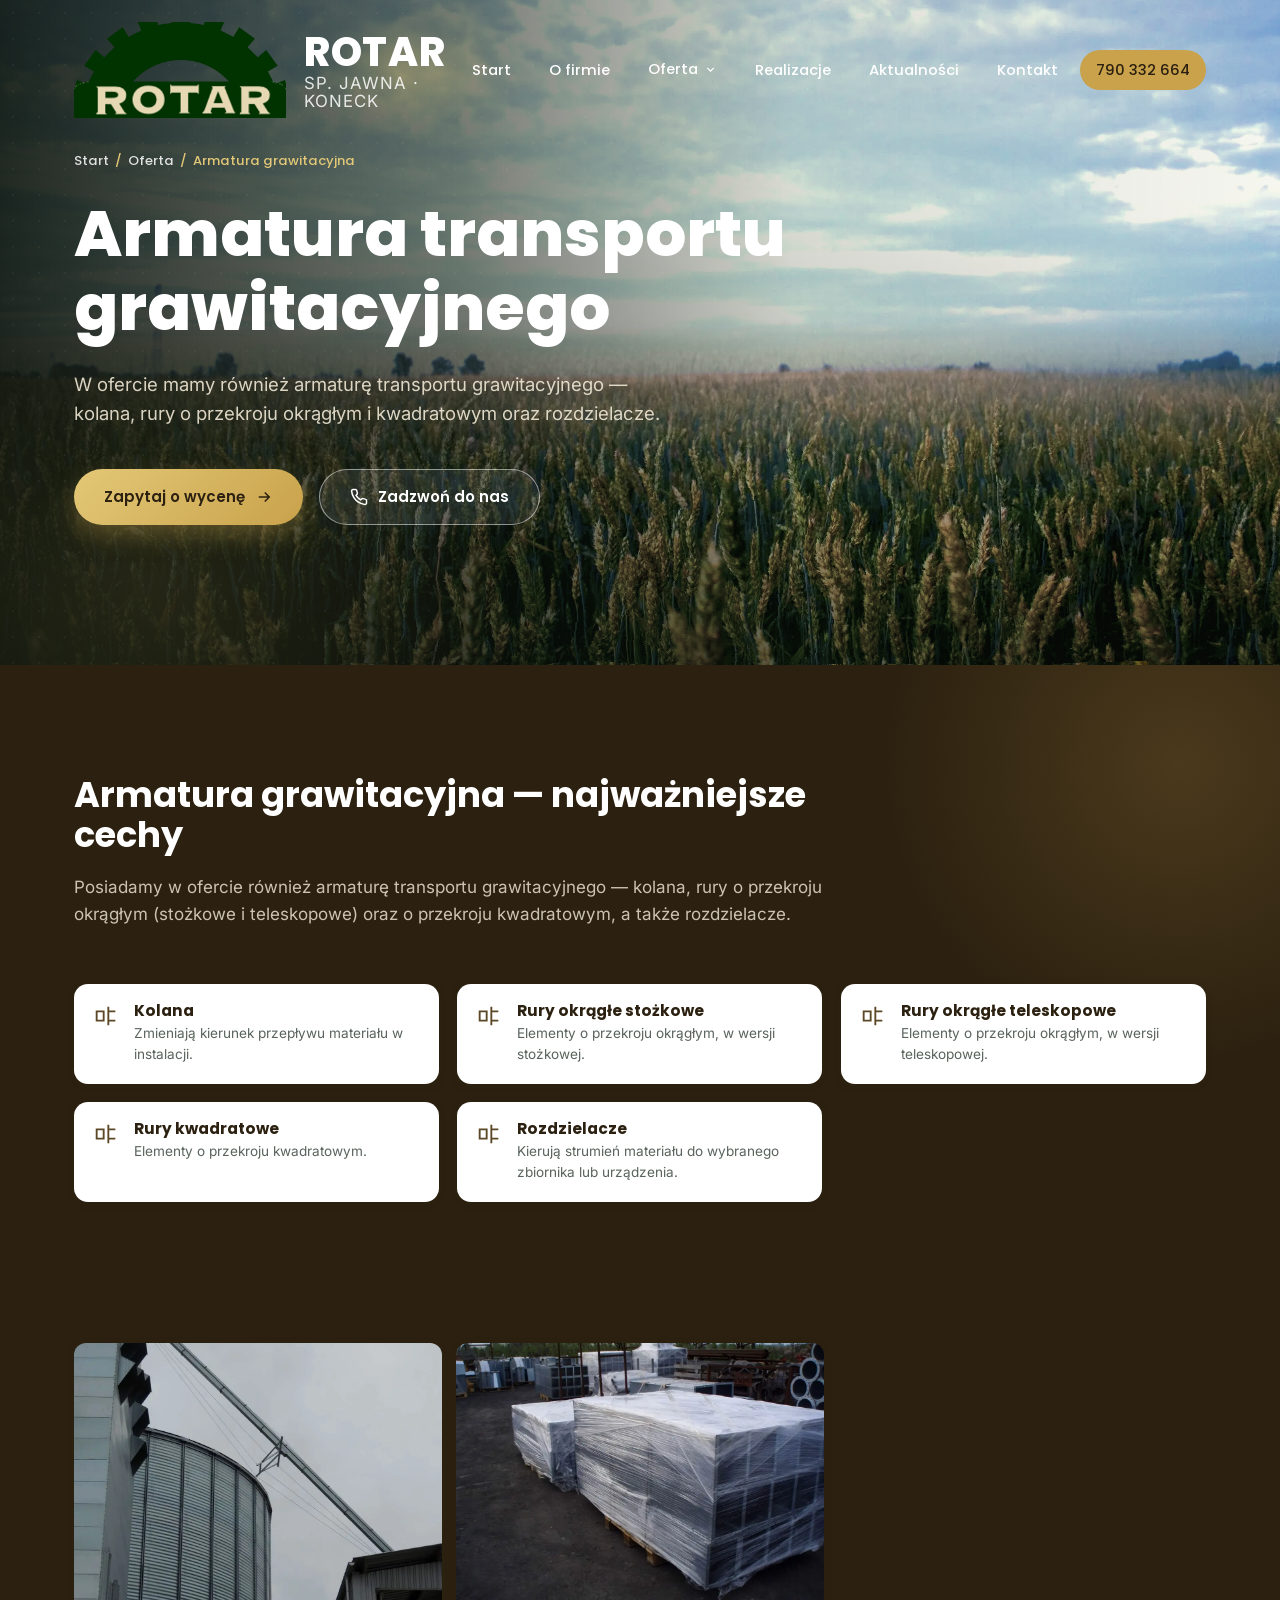
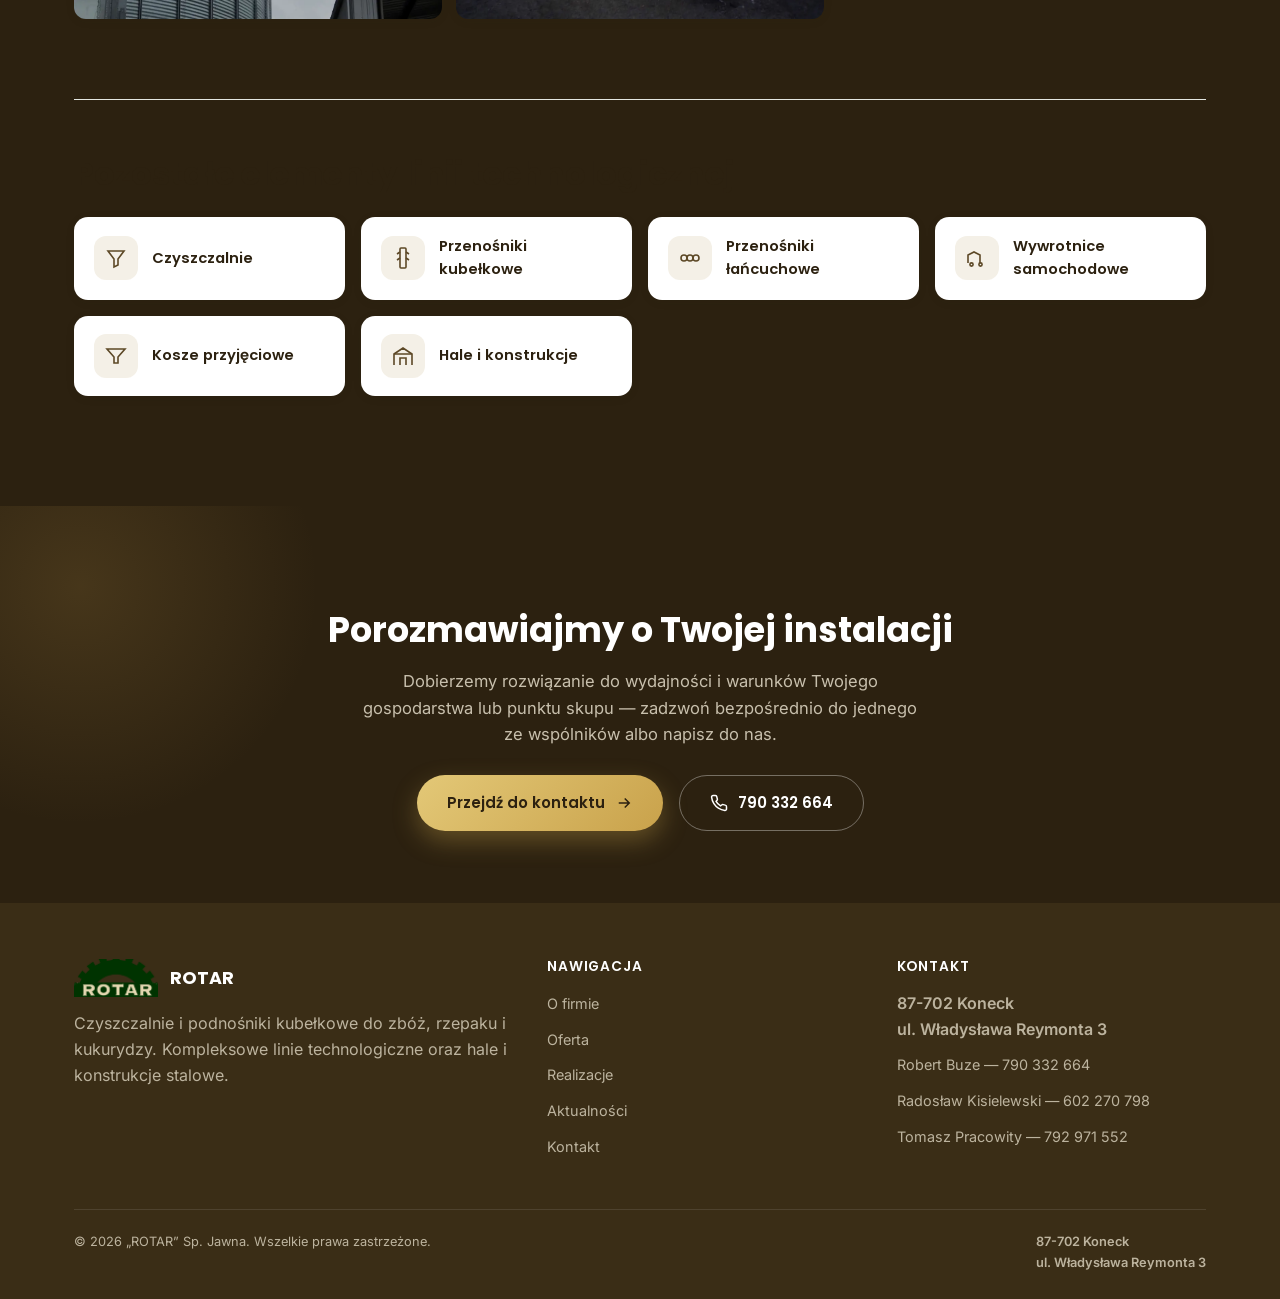
==== commit a1549bc5: "Oddziel ofertę czyszczalni od wialni i dodaj rysunki techniczne Podstrona i panel oferty "Czyszczaln" ====
--- a/armatura-grawitacyjna.html
+++ b/armatura-grawitacyjna.html
@@ -114,7 +114,7 @@
             <svg class="nav-dropdown-chevron" aria-hidden="true" focusable="false" viewBox="0 0 24 24" fill="none" stroke="currentColor" stroke-width="2.4"><path d="M6 9l6 6 6-6"/></svg>
           </button>
           <div class="nav-dropdown-menu" id="oferta-dropdown-menu">
-            <a href="czyszczalnie.html"><svg aria-hidden="true" focusable="false" viewBox="0 0 24 24" fill="none" stroke="currentColor" stroke-width="1.6"><path d="M4 5h16l-6 8v6l-4 2v-8L4 5z"/></svg>Czyszczalnie i wialnie</a>
+            <a href="czyszczalnie.html"><svg aria-hidden="true" focusable="false" viewBox="0 0 24 24" fill="none" stroke="currentColor" stroke-width="1.6"><path d="M4 5h16l-6 8v6l-4 2v-8L4 5z"/></svg>Czyszczalnie</a>
             <a href="przenosniki-kubelkowe.html"><svg aria-hidden="true" focusable="false" viewBox="0 0 24 24" fill="none" stroke="currentColor" stroke-width="1.6"><rect x="9" y="2" width="6" height="20" rx="1"/><path d="M6 8l3-2M18 8l-3-2M6 14l3-2M18 14l-3-2"/></svg>Przenośniki kubełkowe</a>
             <a href="przenosniki-lancuchowe.html"><svg aria-hidden="true" focusable="false" viewBox="0 0 24 24" fill="none" stroke="currentColor" stroke-width="1.6"><circle cx="6" cy="12" r="3"/><circle cx="12" cy="12" r="3"/><circle cx="18" cy="12" r="3"/></svg>Przenośniki łańcuchowe</a>
             <a href="wywrotnice-samochodowe.html"><svg aria-hidden="true" focusable="false" viewBox="0 0 24 24" fill="none" stroke="currentColor" stroke-width="1.6"><path d="M3 17V9l6-3 6 3v8"/><circle cx="6.5" cy="18.5" r="1.6"/><circle cx="15.5" cy="18.5" r="1.6"/></svg>Wywrotnice samochodowe</a>
@@ -224,7 +224,7 @@
       <div class="related-grid">
         <a class="related-card" href="czyszczalnie.html">
           <span class="icon-badge"><svg aria-hidden="true" focusable="false" viewBox="0 0 24 24" fill="none" stroke="currentColor" stroke-width="1.6"><path d="M4 5h16l-6 8v6l-4 2v-8L4 5z"/></svg></span>
-          <span>Czyszczalnie i wialnie</span>
+          <span>Czyszczalnie</span>
         </a>
         <a class="related-card" href="przenosniki-kubelkowe.html">
           <span class="icon-badge"><svg aria-hidden="true" focusable="false" viewBox="0 0 24 24" fill="none" stroke="currentColor" stroke-width="1.6"><rect x="9" y="2" width="6" height="20" rx="1"/><path d="M6 8l3-2M18 8l-3-2M6 14l3-2M18 14l-3-2"/></svg></span>
--- a/css/style.min.css
+++ b/css/style.min.css
@@ -1 +1 @@
-@font-face{font-family:Inter;font-style:normal;font-weight:400;font-display:swap;src:url('../fonts/inter-400-latin-ext.woff2') format('woff2');unicode-range:U+0100-02BA,U+02BD-02C5,U+02C7-02CC,U+02CE-02D7,U+02DD-02FF,U+0304,U+0308,U+0329,U+1D00-1DBF,U+1E00-1E9F,U+1EF2-1EFF,U+2020,U+20A0-20AB,U+20AD-20C0,U+2113,U+2C60-2C7F,U+A720-A7FF}@font-face{font-family:Inter;font-style:normal;font-weight:400;font-display:swap;src:url('../fonts/inter-400-latin.woff2') format('woff2');unicode-range:U+0000-00FF,U+0131,U+0152-0153,U+02BB-02BC,U+02C6,U+02DA,U+02DC,U+0304,U+0308,U+0329,U+2000-206F,U+20AC,U+2122,U+2191,U+2193,U+2212,U+2215,U+FEFF,U+FFFD}@font-face{font-family:Inter;font-style:normal;font-weight:500;font-display:swap;src:url('../fonts/inter-400-latin-ext.woff2') format('woff2');unicode-range:U+0100-02BA,U+02BD-02C5,U+02C7-02CC,U+02CE-02D7,U+02DD-02FF,U+0304,U+0308,U+0329,U+1D00-1DBF,U+1E00-1E9F,U+1EF2-1EFF,U+2020,U+20A0-20AB,U+20AD-20C0,U+2113,U+2C60-2C7F,U+A720-A7FF}@font-face{font-family:Inter;font-style:normal;font-weight:500;font-display:swap;src:url('../fonts/inter-400-latin.woff2') format('woff2');unicode-range:U+0000-00FF,U+0131,U+0152-0153,U+02BB-02BC,U+02C6,U+02DA,U+02DC,U+0304,U+0308,U+0329,U+2000-206F,U+20AC,U+2122,U+2191,U+2193,U+2212,U+2215,U+FEFF,U+FFFD}@font-face{font-family:Inter;font-style:normal;font-weight:600;font-display:swap;src:url('../fonts/inter-400-latin-ext.woff2') format('woff2');unicode-range:U+0100-02BA,U+02BD-02C5,U+02C7-02CC,U+02CE-02D7,U+02DD-02FF,U+0304,U+0308,U+0329,U+1D00-1DBF,U+1E00-1E9F,U+1EF2-1EFF,U+2020,U+20A0-20AB,U+20AD-20C0,U+2113,U+2C60-2C7F,U+A720-A7FF}@font-face{font-family:Inter;font-style:normal;font-weight:600;font-display:swap;src:url('../fonts/inter-400-latin.woff2') format('woff2');unicode-range:U+0000-00FF,U+0131,U+0152-0153,U+02BB-02BC,U+02C6,U+02DA,U+02DC,U+0304,U+0308,U+0329,U+2000-206F,U+20AC,U+2122,U+2191,U+2193,U+2212,U+2215,U+FEFF,U+FFFD}@font-face{font-family:Poppins;font-style:normal;font-weight:500;font-display:swap;src:url('../fonts/poppins-500-latin-ext.woff2') format('woff2');unicode-range:U+0100-02BA,U+02BD-02C5,U+02C7-02CC,U+02CE-02D7,U+02DD-02FF,U+0304,U+0308,U+0329,U+1D00-1DBF,U+1E00-1E9F,U+1EF2-1EFF,U+2020,U+20A0-20AB,U+20AD-20C0,U+2113,U+2C60-2C7F,U+A720-A7FF}@font-face{font-family:Poppins;font-style:normal;font-weight:500;font-display:swap;src:url('../fonts/poppins-500-latin.woff2') format('woff2');unicode-range:U+0000-00FF,U+0131,U+0152-0153,U+02BB-02BC,U+02C6,U+02DA,U+02DC,U+0304,U+0308,U+0329,U+2000-206F,U+20AC,U+2122,U+2191,U+2193,U+2212,U+2215,U+FEFF,U+FFFD}@font-face{font-family:Poppins;font-style:normal;font-weight:600;font-display:swap;src:url('../fonts/poppins-600-latin-ext.woff2') format('woff2');unicode-range:U+0100-02BA,U+02BD-02C5,U+02C7-02CC,U+02CE-02D7,U+02DD-02FF,U+0304,U+0308,U+0329,U+1D00-1DBF,U+1E00-1E9F,U+1EF2-1EFF,U+2020,U+20A0-20AB,U+20AD-20C0,U+2113,U+2C60-2C7F,U+A720-A7FF}@font-face{font-family:Poppins;font-style:normal;font-weight:600;font-display:swap;src:url('../fonts/poppins-600-latin.woff2') format('woff2');unicode-range:U+0000-00FF,U+0131,U+0152-0153,U+02BB-02BC,U+02C6,U+02DA,U+02DC,U+0304,U+0308,U+0329,U+2000-206F,U+20AC,U+2122,U+2191,U+2193,U+2212,U+2215,U+FEFF,U+FFFD}@font-face{font-family:Poppins;font-style:normal;font-weight:700;font-display:swap;src:url('../fonts/poppins-700-latin-ext.woff2') format('woff2');unicode-range:U+0100-02BA,U+02BD-02C5,U+02C7-02CC,U+02CE-02D7,U+02DD-02FF,U+0304,U+0308,U+0329,U+1D00-1DBF,U+1E00-1E9F,U+1EF2-1EFF,U+2020,U+20A0-20AB,U+20AD-20C0,U+2113,U+2C60-2C7F,U+A720-A7FF}@font-face{font-family:Poppins;font-style:normal;font-weight:700;font-display:swap;src:url('../fonts/poppins-700-latin.woff2') format('woff2');unicode-range:U+0000-00FF,U+0131,U+0152-0153,U+02BB-02BC,U+02C6,U+02DA,U+02DC,U+0304,U+0308,U+0329,U+2000-206F,U+20AC,U+2122,U+2191,U+2193,U+2212,U+2215,U+FEFF,U+FFFD}@font-face{font-family:Poppins;font-style:normal;font-weight:800;font-display:swap;src:url('../fonts/poppins-800-latin-ext.woff2') format('woff2');unicode-range:U+0100-02BA,U+02BD-02C5,U+02C7-02CC,U+02CE-02D7,U+02DD-02FF,U+0304,U+0308,U+0329,U+1D00-1DBF,U+1E00-1E9F,U+1EF2-1EFF,U+2020,U+20A0-20AB,U+20AD-20C0,U+2113,U+2C60-2C7F,U+A720-A7FF}@font-face{font-family:Poppins;font-style:normal;font-weight:800;font-display:swap;src:url('../fonts/poppins-800-latin.woff2') format('woff2');unicode-range:U+0000-00FF,U+0131,U+0152-0153,U+02BB-02BC,U+02C6,U+02DA,U+02DC,U+0304,U+0308,U+0329,U+2000-206F,U+20AC,U+2122,U+2191,U+2193,U+2212,U+2215,U+FEFF,U+FFFD}:root{--green-950:#2c2110;--green-900:#3a2d16;--green-800:#4a3a1e;--green-700:#5c4826;--green-600:#7d6337;--green-accent:#a4813f;--gold:#c9a24b;--gold-light:#e3c877;--cream:#f4ecd8;--cream-soft:#faf6ea;--ink:#16211b;--gray-700:#4a544d;--gray-500:#59645c;--gray-200:#e3e6e1;--bg:#f5eedf;--white:#ffffff;--radius:14px;--radius-lg:22px;--shadow-sm:0 2px 10px rgba(44,33,16,.08);--shadow-md:0 12px 32px rgba(44,33,16,.14);--shadow-lg:0 24px 60px rgba(44,33,16,.22);--ease:cubic-bezier(.22,1,.36,1)}.page-loader{position:fixed;inset:0;z-index:9999;display:flex;align-items:center;justify-content:center;background:#152417;transition:opacity .5s var(--ease),visibility .5s var(--ease);animation:0s linear 4.5s forwards loaderFailsafe}.page-loader.loaded{opacity:0;visibility:hidden;pointer-events:none}@keyframes loaderFailsafe{to{opacity:0;visibility:hidden;pointer-events:none}}.page-loader-inner{position:relative;display:flex;align-items:center;justify-content:center}.page-loader-inner .rotar-logo{position:relative;z-index:1;width:150px;height:auto;animation:1.6s ease-in-out infinite loaderPulse}.page-loader-ring{position:absolute;width:200px;height:200px;border-radius:50%;border:3px solid rgba(227,200,119,.18);border-top-color:var(--gold-light);animation:1.1s linear infinite loaderSpin}@keyframes loaderPulse{0%,100%{transform:scale(1);opacity:.92}50%{transform:scale(1.08);opacity:1}}@keyframes loaderSpin{to{transform:rotate(360deg)}}*,::after,::before{box-sizing:border-box}html{scroll-behavior:smooth}body{margin:0;font-family:Inter,system-ui,-apple-system,Segoe UI,Roboto,sans-serif;color:var(--ink);background:var(--bg);line-height:1.6;overflow-x:hidden}h1,h2,h3,h4{font-family:Poppins,system-ui,sans-serif;line-height:1.15;margin:0 0 .5em;color:var(--green-950)}p{margin:0 0 1em}a{color:inherit;text-decoration:none}img{max-width:100%;display:block}ul{margin:0;padding:0;list-style:none}button{font:inherit;cursor:pointer;border:none;background:0 0;color:inherit}:focus-visible{outline:2px solid var(--gold);outline-offset:3px;border-radius:4px}.skip-link{position:absolute;top:-48px;left:8px;z-index:3000;background:var(--green-950);color:#fff;padding:12px 20px;border-radius:8px;font-family:Poppins,sans-serif;font-weight:600;font-size:.9rem;transition:top .25s var(--ease)}.skip-link:focus{top:8px}.container{width:100%;max-width:1180px;margin:0 auto;padding:0 24px}section{position:relative}section[id]{scroll-margin-top:88px}.section-pad{padding:110px 0}@media(max-width:768px){.section-pad{padding:72px 0}}.eyebrow{display:inline-flex;align-items:center;gap:8px;font-family:Poppins,sans-serif;font-weight:600;font-size:.78rem;letter-spacing:.14em;text-transform:uppercase;color:var(--green-700);background:rgba(164,129,63,.1);padding:7px 16px;border-radius:999px;margin-bottom:18px}.eyebrow::before{content:"";width:6px;height:6px;border-radius:50%;background:var(--gold)}.section-head{max-width:680px;margin:0 0 56px}.section-head.center{margin-left:auto;margin-right:auto;text-align:center}.section-head h2{font-size:clamp(1.7rem,3.4vw,2.5rem)}.section-head p{color:var(--gray-700);font-size:1.05rem}.btn{display:inline-flex;align-items:center;gap:10px;padding:15px 30px;border-radius:999px;font-family:Poppins,sans-serif;font-weight:600;font-size:.94rem;transition:transform .35s var(--ease),box-shadow .35s var(--ease),background .3s,color .3s;white-space:nowrap}.btn-primary{background:linear-gradient(135deg,var(--gold-light),var(--gold));color:var(--green-950);box-shadow:0 10px 24px rgba(201,162,75,.35)}.btn-primary:hover{transform:translateY(-3px);box-shadow:0 16px 32px rgba(201,162,75,.45)}.btn-ghost{background:rgba(255,255,255,.08);border:1.5px solid rgba(255,255,255,.5);color:#fff;backdrop-filter:blur(6px)}.btn-ghost:hover{background:rgba(255,255,255,.18);transform:translateY(-3px)}.btn-outline{border:1.5px solid var(--green-700);color:var(--green-800)}.btn-outline:hover{background:var(--green-800);color:#fff;transform:translateY(-3px)}.btn svg{width:18px;height:18px;flex:none}@media(max-width:480px){.btn{white-space:normal;text-align:center}}.reveal{opacity:0;transform:translateY(38px);filter:blur(7px);transition:opacity .95s var(--ease),transform .95s var(--ease),filter .95s var(--ease);will-change:opacity,transform,filter}.reveal.in{opacity:1;transform:translateY(0);filter:blur(0)}.reveal-scale{opacity:0;transform:scale(.9);filter:blur(7px);transition:opacity .9s var(--ease),transform .9s var(--ease),filter .9s var(--ease);will-change:opacity,transform,filter}.reveal-scale.in{opacity:1;transform:scale(1);filter:blur(0)}.reveal-left{opacity:0;transform:translateX(-52px);filter:blur(6px);transition:opacity .9s var(--ease),transform .9s var(--ease),filter .9s var(--ease);will-change:opacity,transform,filter}.reveal-left.in{opacity:1;transform:translateX(0);filter:blur(0)}.reveal-right{opacity:0;transform:translateX(52px);filter:blur(6px);transition:opacity .9s var(--ease),transform .9s var(--ease),filter .9s var(--ease);will-change:opacity,transform,filter}.reveal-right.in{opacity:1;transform:translateX(0);filter:blur(0)}@media(prefers-reduced-motion:reduce){.page-loader-inner .rotar-logo,.page-loader-ring{animation:none}.reveal,.reveal-left,.reveal-right,.reveal-scale{opacity:1;transform:none;filter:none;transition:none}}.stagger>*{transition-delay:calc(var(--i,0) * 110ms)}.rotar-logo{position:relative;display:inline-block;flex:none;aspect-ratio:225/102;height:96px;width:auto;transition:height .35s var(--ease)}.rotar-logo-mask{position:absolute;inset:0;overflow:hidden}.rotar-logo-gear{position:absolute;left:50.6667%;top:105.8824%;width:109.6297%;height:241.8299%;max-width:none;max-height:none;transform:translate(-50%,-50%);animation:9s linear infinite rotar-spin}@keyframes rotar-spin{from{transform:translate(-50%,-50%) rotate(0)}to{transform:translate(-50%,-50%) rotate(360deg)}}@media(prefers-reduced-motion:reduce){.rotar-logo-gear{animation:none}}.rotar-logo-ribbon{position:absolute;inset:0;width:100%;height:100%;display:block}#site-header{position:fixed;top:0;left:0;right:0;z-index:1000;padding:22px 0;transition:padding .35s var(--ease),background .35s var(--ease),box-shadow .35s var(--ease)}#site-header .container{display:flex;align-items:center;justify-content:space-between}#site-header.scrolled{padding:12px 0;background:rgba(251,250,246,.88);backdrop-filter:blur(14px);box-shadow:0 6px 24px rgba(44,33,16,.08)}.brand{display:flex;align-items:center;gap:18px}.brand .rotar-logo{height:96px;position:relative;z-index:1}#site-header.scrolled .brand .rotar-logo{height:72px}.brand-text{position:relative;display:flex;flex-direction:column;line-height:1.1}.brand-text::before{content:"";position:absolute;top:50%;left:-24px;transform:translateY(-50%) scale(1);width:260px;height:150px;border-radius:50%;background:radial-gradient(closest-side,rgba(227,200,119,.45),transparent 72%);filter:blur(14px);z-index:-1;pointer-events:none;animation:4s ease-in-out infinite brandGlow}.brand-text strong{font-family:Poppins,sans-serif;font-weight:800;letter-spacing:.02em;font-size:2.5rem;color:#fff;transition:color .35s}.brand-text span{font-size:1.05rem;letter-spacing:.06em;color:rgba(255,255,255,.85);transition:color .35s;text-transform:uppercase}@keyframes brandGlow{0%,100%{opacity:.55;transform:translateY(-50%) scale(1)}50%{opacity:1;transform:translateY(-50%) scale(1.12)}}#site-header.scrolled .brand-text strong{color:var(--green-950)}#site-header.scrolled .brand-text span{color:var(--gray-700)}.main-nav ul{display:flex;gap:6px;align-items:center}.main-nav ul>li{flex:none}.main-nav a{font-family:Poppins,sans-serif;font-weight:500;font-size:.92rem;color:#fff;padding:10px 16px;border-radius:999px;white-space:nowrap;transition:background .3s,color .3s;position:relative}#site-header.scrolled .main-nav a{color:var(--ink)}.main-nav a:hover{background:rgba(255,255,255,.14)}#site-header.scrolled .main-nav a:hover{background:rgba(74,58,30,.1);color:var(--green-800)}.main-nav a.call{background:var(--gold);color:var(--green-950)}.main-nav a.call:hover{background:var(--gold-light)}.nav-dropdown{position:relative}.nav-dropdown-toggle{display:inline-flex;align-items:center;gap:6px;white-space:nowrap;font-family:Poppins,sans-serif;font-weight:500;font-size:.92rem;color:#fff;padding:10px 16px;border-radius:999px;transition:background .3s,color .3s}#site-header.scrolled .nav-dropdown-toggle{color:var(--ink)}.nav-dropdown-toggle:hover{background:rgba(255,255,255,.14)}#site-header.scrolled .nav-dropdown-toggle:hover{background:rgba(74,58,30,.1);color:var(--green-800)}.nav-dropdown-chevron{width:13px;height:13px;flex:none;transition:transform .3s var(--ease)}.nav-dropdown.open .nav-dropdown-chevron,.nav-dropdown:hover .nav-dropdown-chevron{transform:rotate(180deg)}.nav-dropdown-menu{position:absolute;top:calc(100% + 14px);left:50%;transform:translateX(-50%) translateY(6px);min-width:290px;background:var(--white);border-radius:var(--radius-lg);box-shadow:var(--shadow-lg);padding:10px;display:grid;grid-template-columns:1fr;gap:2px;opacity:0;visibility:hidden;pointer-events:none;transition:opacity .25s var(--ease),transform .25s var(--ease),visibility .25s;z-index:1200}.nav-dropdown-menu::before{content:"";position:absolute;top:-6px;left:50%;width:12px;height:12px;border-radius:3px;background:var(--white);transform:translateX(-50%) rotate(45deg)}.nav-dropdown.open .nav-dropdown-menu,.nav-dropdown:hover .nav-dropdown-menu{opacity:1;visibility:visible;pointer-events:auto;transform:translateX(-50%) translateY(0)}.nav-dropdown-menu a{display:flex;align-items:center;gap:12px;padding:11px 13px;border-radius:10px;font-family:Poppins,sans-serif;font-weight:500;font-size:.88rem;color:var(--ink);transition:background .2s}.nav-dropdown-menu a:hover{background:var(--bg)}.nav-dropdown-menu a svg{width:20px;height:20px;flex:none;color:var(--green-700)}@media(max-width:1240px){.nav-dropdown-toggle{width:100%;justify-content:space-between;color:#fff!important;padding:14px 10px;font-size:1.1rem}.nav-dropdown-menu{position:static;transform:none;min-width:0;width:100%;background:rgba(255,255,255,.04);box-shadow:none;max-height:0;overflow:hidden;padding:0 4px;opacity:1;visibility:visible;pointer-events:auto;transition:max-height .4s var(--ease),padding .4s var(--ease)}.nav-dropdown-menu::before{display:none}.nav-dropdown.open .nav-dropdown-menu{max-height:640px;padding:6px 4px 10px}.nav-dropdown-menu a{color:#fff!important;font-size:.98rem}.nav-dropdown-menu a:hover{background:rgba(255,255,255,.08)}.nav-dropdown-menu a svg{color:var(--gold-light)}}.nav-toggle{display:none;flex-direction:column;gap:5px;width:44px;height:44px;align-items:center;justify-content:center;border-radius:10px}.nav-toggle span{width:22px;height:2px;background:#fff;transition:all .3s var(--ease)}#site-header.scrolled .nav-toggle span{background:var(--ink)}.nav-toggle.active span:first-child{transform:translateY(7px) rotate(45deg)}.nav-toggle.active span:nth-child(2){opacity:0}.nav-toggle.active span:nth-child(3){transform:translateY(-7px) rotate(-45deg)}@media(max-width:1240px){#site-header .container{gap:12px}.main-nav{position:fixed;top:0;right:0;bottom:0;width:min(340px,84vw);background:var(--green-950);display:flex;align-items:center;overflow-y:auto;box-shadow:-16px 0 44px rgba(0,0,0,.28);transform:translateX(100%);transition:transform .45s var(--ease);padding:40px 28px}.main-nav.open{transform:translateX(0)}.main-nav ul{flex-direction:column;align-items:flex-start;width:100%;gap:4px}.main-nav a{color:#fff!important;width:100%;padding:14px 10px;font-size:1.1rem}.nav-toggle{display:flex;flex:none}}@media(max-width:640px){.brand .rotar-logo{height:60px}#site-header.scrolled .brand .rotar-logo{height:48px}.brand-text strong{font-size:1.6rem}.brand-text span{font-size:.76rem}.brand-text::before{width:190px;height:110px;animation:none;opacity:.75}}@media(max-width:380px){.brand-text span{display:none}}.hero{min-height:100vh;display:flex;align-items:center;position:relative;padding:150px 0 90px;overflow:hidden;background:#152417}.hero-bg{position:absolute;inset:0;background-image:image-set(url('../img/wheat-field.webp') type('image/webp'), url('../img/wheat-field.jpg') type('image/jpeg'));background-size:cover;background-position:center;filter:saturate(1.1) brightness(.5);transform:scale(1.06)}@media(max-width:768px){.hero-bg{background-image:image-set(url('../img/wheat-field-mobile.webp') type('image/webp'), url('../img/wheat-field-mobile.jpg') type('image/jpeg'))}}.hero-bg-wheat{background-position:center 62%;filter:saturate(1.6) brightness(1.38) contrast(1.02) sepia(.32) hue-rotate(-4deg);transform:scale(1.14)}.hero-bg-wind{background-position:center 62%;filter:url(#wheat-wave) saturate(1.6) brightness(1.38) contrast(1.02) sepia(.32) hue-rotate(-4deg);transform:scale(1.14);transform-origin:bottom center;-webkit-mask-image:linear-gradient(to bottom,transparent 0%,transparent 54%,rgba(0,0,0,.45) 62%,#000 72%,#000 100%);mask-image:linear-gradient(to bottom,transparent 0%,transparent 54%,rgba(0,0,0,.45) 62%,#000 72%,#000 100%);animation:6.5s ease-in-out infinite wheatSway}@keyframes wheatSway{0%,100%{transform:scale(1.16) skewX(-.5deg)}50%{transform:scale(1.16) skewX(4.5deg)}}.hero-overlay{position:absolute;inset:0;background:linear-gradient(90deg,rgba(10,18,11,.9) 0,rgba(10,18,11,.56) 36%,rgba(10,18,11,.16) 62%,rgba(10,18,11,.04) 100%),linear-gradient(to top,rgba(8,14,9,.6) 0,rgba(8,14,9,.1) 38%,transparent 68%)}.hero-glow{position:absolute;inset:0;pointer-events:none;background:radial-gradient(620px 480px at 80% 12%,rgba(227,200,119,.24),transparent 65%),radial-gradient(520px 420px at 12% 88%,rgba(164,129,63,.18),transparent 70%);mix-blend-mode:screen;animation:10s ease-in-out infinite heroGlowPulse}@keyframes heroGlowPulse{0%,100%{opacity:.7}50%{opacity:1}}.hero-grain{position:absolute;inset:0;opacity:.5;background-image:radial-gradient(rgba(255,255,255,.08) 1px,transparent 1px);background-size:26px 26px;animation:40s linear infinite driftGrain}@keyframes driftGrain{from{background-position:0 0}to{background-position:400px 260px}}@media(max-width:768px){.hero-grain{animation:none}.hero-watermark{display:none}}.hero-watermark{position:absolute;right:clamp(16px,4vw,64px);bottom:clamp(120px,18vh,180px);z-index:1;pointer-events:none;font-family:Poppins,sans-serif;font-weight:800;font-size:clamp(1.5rem,2.8vw,2.3rem);letter-spacing:.5em;color:rgba(227,200,119,.16);-webkit-text-stroke:1px rgba(227,200,119,.35);animation:4.5s ease-in-out infinite watermarkGlow;user-select:none}@keyframes watermarkGlow{0%,100%{text-shadow:0 0 6px rgba(227,200,119,.15),0 0 14px rgba(227,200,119,.08);color:rgba(227,200,119,.14)}50%{text-shadow:0 0 18px rgba(227,200,119,.65),0 0 42px rgba(227,200,119,.35),0 0 70px rgba(227,200,119,.18);color:rgba(227,200,119,.45)}}.hero .container{position:relative;z-index:2}.hero-inner{max-width:760px}.hero-inner h1{color:#fff;font-size:clamp(2.3rem,5.4vw,4rem);font-weight:800;margin-bottom:.4em}.hero-inner h1 em{font-style:normal;color:var(--gold-light);background:linear-gradient(90deg,var(--gold-light),var(--gold));-webkit-background-clip:text;background-clip:text;color:transparent}.hero-inner p.lead{color:rgba(244,236,216,.88);font-size:1.15rem;max-width:600px;margin-bottom:2.2em}.hero-cta{display:flex;gap:16px;flex-wrap:wrap;margin-bottom:70px}.hero-chips{display:flex;flex-wrap:wrap;gap:10px}.hero-chips a{font-family:Poppins,sans-serif;font-size:.82rem;font-weight:500;color:rgba(255,255,255,.85);border:1px solid rgba(255,255,255,.25);padding:9px 16px;border-radius:999px;transition:all .3s var(--ease)}.hero-chips a:hover{background:var(--gold);border-color:var(--gold);color:var(--green-950);transform:translateY(-2px)}@media(max-width:560px){.hero-cta{flex-direction:column;align-items:stretch}.hero-cta .btn{justify-content:center}}@media(max-width:480px){.hero-chips{gap:8px}.hero-chips a{padding:8px 13px;font-size:.78rem}}.scroll-cue{position:absolute;bottom:36px;left:50%;transform:translateX(-50%);display:flex;flex-direction:column;align-items:center;gap:8px;color:rgba(255,255,255,.6);font-size:.72rem;letter-spacing:.14em;text-transform:uppercase;z-index:2}.scroll-cue .line{width:1px;height:36px;background:linear-gradient(to bottom,rgba(255,255,255,.8),transparent);animation:1.8s ease-in-out infinite cueMove}@keyframes cueMove{0%{transform:scaleY(0);transform-origin:top}50%{transform:scaleY(1);transform-origin:top}51%{transform-origin:bottom}100%{transform:scaleY(0);transform-origin:bottom}}@media(max-width:768px){.hero{padding:130px 0 70px;min-height:auto}.hero-cta{margin-bottom:44px}.scroll-cue{display:none}}.trust-strip{position:relative;overflow:hidden;background:linear-gradient(135deg,#182b1b,#0f1c12);padding:26px 0}.trust-strip::before{content:"";position:absolute;inset:0;pointer-events:none;background:radial-gradient(520px 220px at 12% 0,rgba(227,200,119,.18),transparent 70%),radial-gradient(420px 220px at 88% 100%,rgba(164,129,63,.14),transparent 70%)}.trust-strip .container{position:relative;z-index:1;display:flex;flex-wrap:wrap;gap:20px 40px;justify-content:space-between;align-items:center}.trust-item{display:flex;align-items:center;gap:12px;color:var(--cream);font-family:Poppins,sans-serif;font-size:.88rem;font-weight:500}.trust-item svg{width:26px;height:26px;flex:none;color:var(--gold-light)}@media(max-width:640px){.trust-strip .container{display:grid;grid-template-columns:1fr 1fr;gap:18px 20px;justify-content:start}.trust-item{font-size:.82rem}.trust-item svg{width:22px;height:22px}}@media(max-width:420px){.trust-strip .container{grid-template-columns:1fr}}.about{background:var(--bg)}.about-grid{display:grid;grid-template-columns:1.05fr .95fr;gap:64px;align-items:center}@media(max-width:920px){.about-grid{grid-template-columns:1fr}}.about-copy p{color:var(--gray-700);font-size:1.04rem}.value-list{display:grid;grid-template-columns:1fr 1fr;gap:18px;margin-top:34px}@media(max-width:520px){.value-list{grid-template-columns:1fr}}.value-item{display:flex;gap:14px;padding:18px;border-radius:var(--radius);background:var(--white);box-shadow:var(--shadow-sm);transition:transform .35s var(--ease),box-shadow .35s var(--ease)}.value-item:hover{transform:translateY(-4px);box-shadow:var(--shadow-md)}.value-item svg{width:28px;height:28px;flex:none;color:var(--green-700)}.value-item h3{font-size:.96rem;margin-bottom:.2em}.value-item p{font-size:.85rem;color:var(--gray-500);margin:0}.about-media{position:relative}.about-media .frame{position:relative;border-radius:var(--radius-lg);overflow:hidden;box-shadow:var(--shadow-lg);aspect-ratio:4/5}.about-media .frame img{width:100%;height:100%;object-fit:cover;transition:transform .8s var(--ease)}.about-media .frame:hover img{transform:scale(1.06)}.about-media .badge{position:absolute;bottom:-26px;left:-26px;background:var(--green-950);color:#fff;padding:20px 24px;border-radius:var(--radius);box-shadow:var(--shadow-lg);font-family:Poppins,sans-serif;display:flex;align-items:center;gap:14px;max-width:230px}@media(max-width:920px){.about-media .badge{left:0;bottom:-20px;padding:14px 16px}}.about-media .badge svg{width:34px;height:34px;color:var(--gold-light);flex:none}.about-media .badge strong{display:block;font-size:.95rem}.about-media .badge span{font-size:.74rem;color:rgba(255,255,255,.7)}.offer{background:var(--green-950);color:#fff;position:relative;overflow:hidden}.offer::before{content:"";position:absolute;top:-200px;right:-200px;width:600px;height:600px;border-radius:50%;background:radial-gradient(circle,rgba(164,129,63,.25),transparent 70%)}.offer-head{text-align:center;max-width:680px;margin:0 auto 56px}.offer-head-brand{display:inline-flex;align-items:center;justify-content:center;flex-wrap:wrap;gap:20px;margin-bottom:18px}.offer-logo-gold{height:76px;width:auto;filter:grayscale(1) sepia(1) saturate(6) brightness(1.15) hue-rotate(-8deg) drop-shadow(0 0 16px rgba(227,200,119,.7));animation:4s ease-in-out infinite offerLogoGlow}@media(max-width:400px){.offer-logo-gold{height:56px}.offer-shine-title{font-size:clamp(1.8rem,9vw,2.4rem)}}@keyframes offerLogoGlow{0%,100%{filter:grayscale(1) sepia(1) saturate(6) brightness(1.05) hue-rotate(-8deg) drop-shadow(0 0 10px rgba(227,200,119,.5))}50%{filter:grayscale(1) sepia(1) saturate(6) brightness(1.3) hue-rotate(-8deg) drop-shadow(0 0 22px rgba(227,200,119,.85))}}.offer-shine-title{margin:0;font-family:Poppins,sans-serif;font-weight:800;font-size:clamp(2.4rem,5vw,3.6rem);letter-spacing:.02em;background-image:linear-gradient(115deg,var(--gold) 20%,#fff8e0 40%,var(--gold-light) 50%,var(--gold) 80%);background-size:250% 100%;-webkit-background-clip:text;background-clip:text;color:transparent;animation:3.5s linear infinite offerTitleShine}@keyframes offerTitleShine{0%{background-position:220% 0}100%{background-position:-40% 0}}.offer-head p{color:rgba(244,236,216,.75);font-size:1.05rem;margin:0}.tabs{position:relative;z-index:1}.tab-panels{position:relative}.tab-panel{display:grid;grid-template-columns:1fr 1fr;gap:56px;align-items:center;padding:36px 0;border-top:1px solid rgba(255,255,255,.08);scroll-margin-top:96px}.tab-panel:first-child{border-top:0;padding-top:0}@media(max-width:860px){.tab-panel{grid-template-columns:1fr;gap:30px}}@media(max-width:480px){.tab-panel h3{font-size:1.35rem}}.tab-panel .panel-copy .icon-badge{width:56px;height:56px;border-radius:16px;background:rgba(201,162,75,.14);display:flex;align-items:center;justify-content:center;margin-bottom:20px}.tab-panel .panel-copy .icon-badge svg{width:30px;height:30px;color:var(--gold-light)}.tab-panel h3{color:#fff;font-size:1.6rem;margin-bottom:.5em}.tab-panel p.desc{color:rgba(244,236,216,.8);font-size:1rem}.feature-list{margin-top:22px;display:flex;flex-direction:column;gap:12px}.feature-list li{display:flex;align-items:flex-start;gap:12px;font-size:.94rem;color:rgba(255,255,255,.88)}.feature-list svg{width:20px;height:20px;flex:none;color:var(--gold-light);margin-top:1px}.panel-media{position:relative;border-radius:var(--radius-lg);overflow:hidden;aspect-ratio:5/4;background:linear-gradient(135deg,var(--green-800),var(--green-700));display:flex;align-items:center;justify-content:center;box-shadow:var(--shadow-lg)}.panel-media img{width:100%;height:100%;object-fit:cover;filter:saturate(1.05)}.panel-media.icon-only svg{width:38%;height:38%;color:rgba(255,255,255,.16)}.panel-media .tag{position:absolute;top:16px;left:16px;z-index:2;background:rgba(44,33,16,.65);backdrop-filter:blur(6px);color:var(--gold-light);font-family:Poppins,sans-serif;font-size:.72rem;letter-spacing:.08em;text-transform:uppercase;padding:7px 14px;border-radius:999px}.realizacje{background:var(--cream-soft)}.real-video-wrap{max-width:820px;margin:0 auto 64px}.video-frame{position:relative;border-radius:var(--radius-lg);overflow:hidden;box-shadow:var(--shadow-lg);aspect-ratio:16/9;background:#000}.video-frame iframe{position:absolute;inset:0;width:100%;height:100%;border:0}.video-facade{position:absolute;inset:0;width:100%;height:100%;padding:0;display:block;overflow:hidden}.video-facade img,.video-facade picture{position:absolute;inset:0;width:100%;height:100%;object-fit:cover}.video-facade::after{content:"";position:absolute;inset:0;background:linear-gradient(to top,rgba(10,8,4,.55),rgba(10,8,4,.1) 55%)}.video-play{position:absolute;top:50%;left:50%;transform:translate(-50%,-50%);width:76px;height:76px;border-radius:50%;z-index:1;background:rgba(201,162,75,.92);color:var(--green-950);display:flex;align-items:center;justify-content:center;box-shadow:0 12px 32px rgba(0,0,0,.35);transition:transform .3s var(--ease),background .3s}.video-play svg{width:30px;height:30px;margin-left:4px}.video-facade:hover .video-play{transform:translate(-50%,-50%) scale(1.08);background:var(--gold-light)}.real-gallery-all{margin-top:64px;padding-top:48px;border-top:1px solid var(--gray-200)}.real-gallery-all .gal-cat-head{margin-bottom:24px}.gallery-toggle{display:inline-flex;align-items:center;gap:10px;padding:14px 26px;border-radius:999px;border:1.5px solid var(--green-700);color:var(--green-800);font-family:Poppins,sans-serif;font-weight:600;font-size:.94rem;transition:background .3s,color .3s,transform .3s var(--ease)}.gallery-toggle:hover{background:var(--green-800);color:#fff;transform:translateY(-2px)}.gallery-toggle-chevron{width:18px;height:18px;flex:none;transition:transform .35s var(--ease)}.gallery-toggle[aria-expanded=true] .gallery-toggle-chevron{transform:rotate(180deg)}#full-gallery-grid{margin-top:28px}#full-gallery-grid[hidden]{display:none}.aktualnosci{background:var(--bg)}.news-title{position:relative;display:inline-block}.news-title::after{content:"";position:absolute;left:0;bottom:-12px;height:3px;width:0;background:linear-gradient(90deg,var(--gold),var(--gold-light));transition:width 1s var(--ease) .35s}.news-title.in::after{width:100%}.news-photo-grid{display:grid;grid-template-columns:1fr 1fr;gap:24px;margin-top:52px}@media(max-width:700px){.news-photo-grid{grid-template-columns:1fr}}.photo-reveal{position:relative;overflow:hidden;border-radius:var(--radius-lg);box-shadow:var(--shadow-lg);aspect-ratio:4/3;background:var(--green-900)}.photo-reveal img{width:100%;height:100%;object-fit:cover;display:block;transform:scale(1.18);transition:transform 1.3s var(--ease) calc(var(--i,0) * .18s)}.photo-reveal.in img{transform:scale(1)}.photo-reveal::after{content:"";position:absolute;inset:0;z-index:2;background:linear-gradient(115deg,var(--green-950),var(--gold) 55%,var(--gold-light));transform-origin:left center;transform:scaleX(1);transition:transform 1.05s var(--ease) calc(var(--i,0) * .18s)}.photo-reveal.in::after{transform:scaleX(0)}.photo-reveal .tag{position:absolute;top:16px;left:16px;z-index:3;background:rgba(44,33,16,.65);backdrop-filter:blur(6px);color:var(--gold-light);font-family:Poppins,sans-serif;font-size:.72rem;letter-spacing:.08em;text-transform:uppercase;padding:7px 14px;border-radius:999px}@media(prefers-reduced-motion:reduce){.photo-reveal img{transform:scale(1);transition:none}.photo-reveal::after{transition:none}}.gal-cat-head{display:flex;flex-wrap:wrap;align-items:baseline;justify-content:space-between;gap:8px 12px;border-bottom:1px solid var(--gray-200);padding-bottom:14px;margin-bottom:20px}.gal-cat-head h3{font-size:1.3rem;margin:0;color:var(--green-950)}.gal-cat-head span{font-family:Poppins,sans-serif;font-size:.75rem;letter-spacing:.08em;text-transform:uppercase;color:var(--gray-500);white-space:nowrap}.gal-cat-grid{display:grid;gap:14px}.gal-cat-grid.cols-3{grid-template-columns:repeat(3,1fr)}.gal-cat-grid.cols-6{grid-template-columns:repeat(auto-fill,minmax(150px,1fr));margin-top:16px}.gal-cat-grid.single{grid-template-columns:minmax(0,640px)}@media(max-width:768px){.gal-cat-grid.cols-3{grid-template-columns:1fr 1fr}.gal-cat-grid.single{grid-template-columns:1fr}}@media(max-width:520px){.gal-cat-grid.cols-3{grid-template-columns:1fr}}@media(max-width:400px){.gal-cat-grid.cols-6{grid-template-columns:repeat(auto-fill,minmax(120px,1fr))}}.gal-cat-grid.single .gal-item{aspect-ratio:16/9}.gal-cat .gal-more{margin-top:22px;justify-content:flex-start}.gal-item{position:relative;border-radius:12px;overflow:hidden;cursor:pointer;aspect-ratio:4/3;box-shadow:var(--shadow-sm);opacity:0;transition:transform .3s var(--ease),opacity .65s var(--ease),box-shadow .3s var(--ease)}.gal-item.in{opacity:1}.gal-item:hover{transform:translateY(-4px);box-shadow:var(--shadow-md)}.gal-item img{width:100%;height:100%;object-fit:cover;transform:scale(1.08);transition:transform .7s var(--ease)}.gal-item.in img{transform:scale(1)}.gal-item:hover img{transform:scale(1.12)}.gal-item .zoom{position:absolute;inset:0;display:flex;align-items:center;justify-content:center;background:linear-gradient(to top,rgba(44,33,16,.65),rgba(44,33,16,0) 60%);opacity:0;transition:opacity .3s}.gal-item:hover .zoom{opacity:1}.gal-item .zoom svg{width:26px;height:26px;color:#fff}.gal-more{display:flex;justify-content:center;margin-top:36px}.lightbox{position:fixed;inset:0;z-index:2000;background:rgba(8,20,14,.94);display:flex;align-items:center;justify-content:center;opacity:0;pointer-events:none;transition:opacity .35s var(--ease)}.lightbox.open{opacity:1;pointer-events:auto}.lightbox img{max-width:min(88vw,560px);max-height:75vh;border-radius:10px;box-shadow:0 30px 80px rgba(0,0,0,.5);transform:scale(.94);transition:transform .35s var(--ease);image-rendering:-webkit-optimize-contrast}.lightbox.open img{transform:scale(1)}.lightbox-close,.lightbox-nav{position:absolute;color:#fff;width:48px;height:48px;border-radius:50%;display:flex;align-items:center;justify-content:center;background:rgba(255,255,255,.08);transition:background .3s}.lightbox-close:hover,.lightbox-nav:hover{background:rgba(255,255,255,.2)}.lightbox-close{top:24px;right:24px}.lightbox-close svg,.lightbox-nav svg{width:22px;height:22px}.lightbox-prev{left:20px;top:50%;transform:translateY(-50%)}.lightbox-next{right:20px;top:50%;transform:translateY(-50%)}.lightbox-counter{position:absolute;bottom:24px;left:50%;transform:translateX(-50%);color:rgba(255,255,255,.7);font-family:Poppins,sans-serif;font-size:.82rem;letter-spacing:.06em}@media(max-width:640px){.lightbox-nav{width:40px;height:40px}.lightbox-prev{left:8px}.lightbox-next{right:8px}}.contact{position:relative;overflow:hidden;background:linear-gradient(160deg,var(--green-900) 0,var(--green-950) 55%,var(--ink) 100%);color:#fff}.contact .container{position:relative;z-index:2}.gold-divider{position:relative;height:0;margin:0 0 32px;pointer-events:none;overflow:visible}.gold-divider span{position:absolute;top:0;left:-10%;right:-10%;height:1px;background:linear-gradient(90deg,transparent,rgba(227,200,119,.95) 45%,#f4e0a6 50%,rgba(227,200,119,.95) 55%,transparent);box-shadow:0 0 16px 1px rgba(227,200,119,.65),0 0 40px 4px rgba(227,200,119,.18);opacity:0;animation:5.5s ease-in-out infinite goldLineBlink}.gold-divider-1 span{animation-duration:5.2s;animation-delay:.2s}.gold-divider-2 span{animation-duration:6.4s;animation-delay:1.8s}.gold-divider-3 span{animation-duration:5.8s;animation-delay:3.3s}@keyframes goldLineBlink{0%,100%{opacity:0;transform:scaleX(.82)}4%{opacity:.95;transform:scaleX(1)}7%{opacity:.15}11%{opacity:.85}15%{opacity:.1}20%{opacity:.7}32%{opacity:0}}@media(prefers-reduced-motion:reduce){.gold-divider span{animation:none;opacity:.35}}.contact-watermark{bottom:24px;right:clamp(16px,4vw,64px)}@media(max-width:768px){.contact-watermark{display:none}}.contact .section-head h2{color:#fff}.contact .section-head p{color:rgba(244,236,216,.75)}.contact .section-head{margin-bottom:28px}.contact .eyebrow{background:rgba(201,162,75,.15);color:var(--gold-light)}.contact .eyebrow::before{background:var(--gold-light)}.contact-grid{display:grid;grid-template-columns:1fr 1fr 1fr;gap:20px;margin-bottom:28px}@media(max-width:860px){.contact-grid{grid-template-columns:1fr}}.person-card{background:rgba(255,255,255,.05);border:1px solid rgba(255,255,255,.1);border-radius:var(--radius-lg);padding:30px 26px;transition:transform .35s var(--ease),background .35s}.person-card:hover{transform:translateY(-6px);background:rgba(255,255,255,.09)}.person-avatar{width:58px;height:58px;border-radius:50%;background:linear-gradient(135deg,var(--gold-light),var(--gold));display:flex;align-items:center;justify-content:center;font-family:Poppins,sans-serif;font-weight:700;color:var(--green-950);font-size:1.15rem;margin-bottom:18px}.person-card h3{color:#fff;font-size:1.05rem;margin-bottom:.15em}.person-card .role{color:rgba(244,236,216,.55);font-size:.8rem;margin-bottom:16px;display:block}.person-card a.tel{display:inline-flex;align-items:center;gap:10px;font-family:Poppins,sans-serif;font-weight:600;color:var(--gold-light);font-size:.98rem;padding:10px 0;border-top:1px solid rgba(255,255,255,.12);width:100%}.person-card a.tel svg{width:18px;height:18px}.person-card a.tel:hover{color:#fff}.contact-bottom{display:grid;grid-template-columns:1fr 1.2fr;gap:24px}@media(max-width:860px){.contact-bottom{grid-template-columns:1fr}}.contact-info{background:rgba(255,255,255,.05);border:1px solid rgba(255,255,255,.1);border-radius:var(--radius-lg);padding:34px;display:flex;flex-direction:column;gap:20px;justify-content:center}.contact-info .row{display:flex;gap:14px;align-items:flex-start}.contact-info svg{width:22px;height:22px;color:var(--gold-light);flex:none;margin-top:2px}.contact-info strong{display:block;font-family:Poppins,sans-serif;font-size:.95rem}.contact-info span{color:rgba(244,236,216,.65);font-size:.88rem}.map-frame{position:relative;border-radius:var(--radius-lg);overflow:hidden;min-height:280px;box-shadow:var(--shadow-lg)}.map-frame iframe{width:100%;height:100%;min-height:280px;border:0;filter:grayscale(.15) contrast(1.05)}.map-route-badge{position:absolute;top:14px;left:14px;z-index:2;display:flex;align-items:center;gap:9px;background:rgba(44,33,16,.85);backdrop-filter:blur(6px);color:#fff;font-family:Poppins,sans-serif;font-weight:600;font-size:.82rem;padding:11px 16px;border-radius:999px;box-shadow:var(--shadow-md);transition:background .3s,transform .3s var(--ease)}.map-route-badge svg{width:17px;height:17px;color:var(--gold-light);flex:none}.map-route-badge:hover{background:var(--gold);color:var(--green-950);transform:translateY(-2px)}.map-route-badge:hover svg{color:var(--green-950)}@media(max-width:480px){.map-frame,.map-frame iframe{min-height:220px}.map-route-badge{max-width:calc(100% - 28px);white-space:normal;font-size:.74rem;padding:9px 12px;line-height:1.3}}.map-pin-label{position:absolute;top:47%;left:50%;transform:translate(-50%,-100%);z-index:3;pointer-events:none;background:rgba(15,11,5,.8);backdrop-filter:blur(4px);padding:9px 20px;border-radius:999px;box-shadow:0 10px 28px rgba(0,0,0,.45),0 0 0 1px rgba(227,200,119,.25);white-space:nowrap}.map-pin-label::after{content:"";position:absolute;left:50%;bottom:-6px;transform:translateX(-50%);width:0;height:0;border-left:6px solid transparent;border-right:6px solid transparent;border-top:6px solid rgba(15,11,5,.8)}.map-pin-label span{font-family:Poppins,sans-serif;font-weight:700;font-size:.98rem;letter-spacing:.02em;background-image:linear-gradient(115deg,var(--gold) 25%,#fff 50%,var(--gold) 75%);background-size:260% 100%;-webkit-background-clip:text;background-clip:text;color:transparent;animation:3.2s linear infinite mapLabelShine}@keyframes mapLabelShine{0%{background-position:220% 0}100%{background-position:-40% 0}}.contact-info-actions{display:flex;gap:12px;flex-wrap:wrap}.btn-outline-light{border:1.5px solid rgba(255,255,255,.35);color:#fff}.btn-outline-light:hover{background:rgba(255,255,255,.12);border-color:rgba(255,255,255,.6);color:#fff}footer{background:var(--green-900);color:rgba(244,236,216,.7);padding:56px 0 26px}.footer-grid{display:grid;grid-template-columns:1.4fr 1fr 1fr;gap:40px;margin-bottom:40px}@media(max-width:768px){.footer-grid{grid-template-columns:1fr;gap:30px}}@media(max-width:480px){.contact-info-actions{flex-direction:column}.contact-info-actions .btn{width:100%;justify-content:center}.contact-info{padding:26px 22px}.person-card{padding:24px 20px}.footer-bottom{text-align:center;justify-content:center}}.footer-brand{display:flex;align-items:center;gap:12px;margin-bottom:14px}.footer-brand .rotar-logo{height:38px}.footer-brand strong{font-family:Poppins,sans-serif;color:#fff;font-size:1.1rem}footer h3{color:#fff;font-size:.86rem;font-weight:600;letter-spacing:.06em;text-transform:uppercase;margin-bottom:16px}footer ul li{margin-bottom:10px}footer ul a{font-size:.9rem;transition:color .3s}footer ul a:hover{color:var(--gold-light)}.footer-bottom{border-top:1px solid rgba(255,255,255,.1);padding-top:22px;display:flex;justify-content:space-between;flex-wrap:wrap;gap:10px;font-size:.8rem}#back-to-top{position:fixed;right:24px;bottom:24px;z-index:900;width:48px;height:48px;border-radius:50%;background:var(--green-800);color:#fff;display:flex;align-items:center;justify-content:center;box-shadow:var(--shadow-md);opacity:0;pointer-events:none;transform:translateY(10px);transition:all .35s var(--ease)}#back-to-top.show{opacity:1;pointer-events:auto;transform:translateY(0)}#back-to-top:hover{background:var(--gold);color:var(--green-950)}#back-to-top svg{width:20px;height:20px}.breadcrumb{display:flex;flex-wrap:wrap;gap:6px;align-items:center;font-family:Poppins,sans-serif;font-size:.82rem;color:rgba(255,255,255,.55);margin-bottom:26px}.breadcrumb a{color:rgba(255,255,255,.85);transition:color .3s}.breadcrumb a:hover,.breadcrumb span{color:var(--gold-light)}.hero-sub{min-height:auto;padding:150px 0 70px}@media(max-width:768px){.hero-sub{padding:130px 0 56px}}.hero-sub .hero-inner{max-width:820px}.product-intro{max-width:760px;margin:0 0 56px}.product-intro h2{color:#fff;font-size:clamp(1.6rem,2.8vw,2.2rem)}.product-intro p{color:rgba(244,236,216,.8);font-size:1.06rem}.value-list.cols-3{grid-template-columns:repeat(3,1fr)}@media(max-width:920px){.value-list.cols-3{grid-template-columns:1fr 1fr}}@media(max-width:560px){.value-list.cols-3{grid-template-columns:1fr}}.product-two-col{display:grid;grid-template-columns:1.05fr .95fr;gap:64px;align-items:center;margin-top:80px}.product-two-col.reverse{grid-template-columns:.95fr 1.05fr}.product-two-col.reverse .product-two-media{order:-1}@media(max-width:920px){.product-two-col,.product-two-col.reverse{grid-template-columns:1fr}.product-two-col.reverse .product-two-media{order:0}}.product-two-copy h2{font-size:clamp(1.5rem,2.6vw,2rem)}.product-two-copy p{color:var(--gray-700);font-size:1.02rem}.product-two-copy ul{margin-top:18px;display:flex;flex-direction:column;gap:12px}.product-two-copy ul li{display:flex;align-items:flex-start;gap:12px;font-size:.98rem;color:var(--gray-700)}.product-two-copy ul svg{width:20px;height:20px;flex:none;color:var(--green-700);margin-top:2px}.product-two-media{position:relative;border-radius:var(--radius-lg);overflow:hidden;box-shadow:var(--shadow-lg);aspect-ratio:5/4}.product-two-media img{width:100%;height:100%;object-fit:cover}.product-two-media .tag{position:absolute;top:16px;left:16px;z-index:2;background:rgba(44,33,16,.72);backdrop-filter:blur(6px);color:var(--gold-light);font-family:Poppins,sans-serif;font-size:.72rem;letter-spacing:.08em;text-transform:uppercase;padding:7px 14px;border-radius:999px}.product-gallery{margin-top:80px}.product-gallery h2{font-size:clamp(1.5rem,2.6vw,2rem);margin-bottom:24px}.related-section{margin-top:80px;padding-top:56px;border-top:1px solid var(--gray-200)}.related-section h2{font-size:clamp(1.5rem,2.6vw,2rem);margin-bottom:24px}.related-grid{display:grid;grid-template-columns:repeat(auto-fit,minmax(230px,1fr));gap:16px}.related-card{display:flex;align-items:center;gap:14px;padding:18px 20px;border-radius:var(--radius);background:var(--white);box-shadow:var(--shadow-sm);transition:transform .3s var(--ease),box-shadow .3s var(--ease)}.related-card:hover{transform:translateY(-4px);box-shadow:var(--shadow-md)}.related-card .icon-badge{width:44px;height:44px;border-radius:12px;flex:none;background:rgba(164,129,63,.12);display:flex;align-items:center;justify-content:center}.related-card .icon-badge svg{width:24px;height:24px;color:var(--green-700)}.related-card span{font-family:Poppins,sans-serif;font-weight:600;font-size:.92rem;color:var(--green-950)}.cta-band{background:var(--green-950);color:#fff;padding:72px 0;text-align:center;position:relative;overflow:hidden}.cta-band::before{content:"";position:absolute;top:-160px;left:-160px;width:480px;height:480px;border-radius:50%;background:radial-gradient(circle,rgba(164,129,63,.22),transparent 70%)}.cta-band .container{position:relative;z-index:1}.cta-band h2{color:#fff;font-size:clamp(1.6rem,3vw,2.2rem)}.cta-band p{color:rgba(244,236,216,.78);font-size:1.03rem;max-width:560px;margin:0 auto 28px}.cta-band .hero-cta{justify-content:center;margin-bottom:0}::selection{background:var(--gold);color:var(--green-950)}+@font-face{font-family:Inter;font-style:normal;font-weight:400;font-display:swap;src:url('../fonts/inter-400-latin-ext.woff2') format('woff2');unicode-range:U+0100-02BA,U+02BD-02C5,U+02C7-02CC,U+02CE-02D7,U+02DD-02FF,U+0304,U+0308,U+0329,U+1D00-1DBF,U+1E00-1E9F,U+1EF2-1EFF,U+2020,U+20A0-20AB,U+20AD-20C0,U+2113,U+2C60-2C7F,U+A720-A7FF}@font-face{font-family:Inter;font-style:normal;font-weight:400;font-display:swap;src:url('../fonts/inter-400-latin.woff2') format('woff2');unicode-range:U+0000-00FF,U+0131,U+0152-0153,U+02BB-02BC,U+02C6,U+02DA,U+02DC,U+0304,U+0308,U+0329,U+2000-206F,U+20AC,U+2122,U+2191,U+2193,U+2212,U+2215,U+FEFF,U+FFFD}@font-face{font-family:Inter;font-style:normal;font-weight:500;font-display:swap;src:url('../fonts/inter-400-latin-ext.woff2') format('woff2');unicode-range:U+0100-02BA,U+02BD-02C5,U+02C7-02CC,U+02CE-02D7,U+02DD-02FF,U+0304,U+0308,U+0329,U+1D00-1DBF,U+1E00-1E9F,U+1EF2-1EFF,U+2020,U+20A0-20AB,U+20AD-20C0,U+2113,U+2C60-2C7F,U+A720-A7FF}@font-face{font-family:Inter;font-style:normal;font-weight:500;font-display:swap;src:url('../fonts/inter-400-latin.woff2') format('woff2');unicode-range:U+0000-00FF,U+0131,U+0152-0153,U+02BB-02BC,U+02C6,U+02DA,U+02DC,U+0304,U+0308,U+0329,U+2000-206F,U+20AC,U+2122,U+2191,U+2193,U+2212,U+2215,U+FEFF,U+FFFD}@font-face{font-family:Inter;font-style:normal;font-weight:600;font-display:swap;src:url('../fonts/inter-400-latin-ext.woff2') format('woff2');unicode-range:U+0100-02BA,U+02BD-02C5,U+02C7-02CC,U+02CE-02D7,U+02DD-02FF,U+0304,U+0308,U+0329,U+1D00-1DBF,U+1E00-1E9F,U+1EF2-1EFF,U+2020,U+20A0-20AB,U+20AD-20C0,U+2113,U+2C60-2C7F,U+A720-A7FF}@font-face{font-family:Inter;font-style:normal;font-weight:600;font-display:swap;src:url('../fonts/inter-400-latin.woff2') format('woff2');unicode-range:U+0000-00FF,U+0131,U+0152-0153,U+02BB-02BC,U+02C6,U+02DA,U+02DC,U+0304,U+0308,U+0329,U+2000-206F,U+20AC,U+2122,U+2191,U+2193,U+2212,U+2215,U+FEFF,U+FFFD}@font-face{font-family:Poppins;font-style:normal;font-weight:500;font-display:swap;src:url('../fonts/poppins-500-latin-ext.woff2') format('woff2');unicode-range:U+0100-02BA,U+02BD-02C5,U+02C7-02CC,U+02CE-02D7,U+02DD-02FF,U+0304,U+0308,U+0329,U+1D00-1DBF,U+1E00-1E9F,U+1EF2-1EFF,U+2020,U+20A0-20AB,U+20AD-20C0,U+2113,U+2C60-2C7F,U+A720-A7FF}@font-face{font-family:Poppins;font-style:normal;font-weight:500;font-display:swap;src:url('../fonts/poppins-500-latin.woff2') format('woff2');unicode-range:U+0000-00FF,U+0131,U+0152-0153,U+02BB-02BC,U+02C6,U+02DA,U+02DC,U+0304,U+0308,U+0329,U+2000-206F,U+20AC,U+2122,U+2191,U+2193,U+2212,U+2215,U+FEFF,U+FFFD}@font-face{font-family:Poppins;font-style:normal;font-weight:600;font-display:swap;src:url('../fonts/poppins-600-latin-ext.woff2') format('woff2');unicode-range:U+0100-02BA,U+02BD-02C5,U+02C7-02CC,U+02CE-02D7,U+02DD-02FF,U+0304,U+0308,U+0329,U+1D00-1DBF,U+1E00-1E9F,U+1EF2-1EFF,U+2020,U+20A0-20AB,U+20AD-20C0,U+2113,U+2C60-2C7F,U+A720-A7FF}@font-face{font-family:Poppins;font-style:normal;font-weight:600;font-display:swap;src:url('../fonts/poppins-600-latin.woff2') format('woff2');unicode-range:U+0000-00FF,U+0131,U+0152-0153,U+02BB-02BC,U+02C6,U+02DA,U+02DC,U+0304,U+0308,U+0329,U+2000-206F,U+20AC,U+2122,U+2191,U+2193,U+2212,U+2215,U+FEFF,U+FFFD}@font-face{font-family:Poppins;font-style:normal;font-weight:700;font-display:swap;src:url('../fonts/poppins-700-latin-ext.woff2') format('woff2');unicode-range:U+0100-02BA,U+02BD-02C5,U+02C7-02CC,U+02CE-02D7,U+02DD-02FF,U+0304,U+0308,U+0329,U+1D00-1DBF,U+1E00-1E9F,U+1EF2-1EFF,U+2020,U+20A0-20AB,U+20AD-20C0,U+2113,U+2C60-2C7F,U+A720-A7FF}@font-face{font-family:Poppins;font-style:normal;font-weight:700;font-display:swap;src:url('../fonts/poppins-700-latin.woff2') format('woff2');unicode-range:U+0000-00FF,U+0131,U+0152-0153,U+02BB-02BC,U+02C6,U+02DA,U+02DC,U+0304,U+0308,U+0329,U+2000-206F,U+20AC,U+2122,U+2191,U+2193,U+2212,U+2215,U+FEFF,U+FFFD}@font-face{font-family:Poppins;font-style:normal;font-weight:800;font-display:swap;src:url('../fonts/poppins-800-latin-ext.woff2') format('woff2');unicode-range:U+0100-02BA,U+02BD-02C5,U+02C7-02CC,U+02CE-02D7,U+02DD-02FF,U+0304,U+0308,U+0329,U+1D00-1DBF,U+1E00-1E9F,U+1EF2-1EFF,U+2020,U+20A0-20AB,U+20AD-20C0,U+2113,U+2C60-2C7F,U+A720-A7FF}@font-face{font-family:Poppins;font-style:normal;font-weight:800;font-display:swap;src:url('../fonts/poppins-800-latin.woff2') format('woff2');unicode-range:U+0000-00FF,U+0131,U+0152-0153,U+02BB-02BC,U+02C6,U+02DA,U+02DC,U+0304,U+0308,U+0329,U+2000-206F,U+20AC,U+2122,U+2191,U+2193,U+2212,U+2215,U+FEFF,U+FFFD}:root{--green-950:#2c2110;--green-900:#3a2d16;--green-800:#4a3a1e;--green-700:#5c4826;--green-600:#7d6337;--green-accent:#a4813f;--gold:#c9a24b;--gold-light:#e3c877;--cream:#f4ecd8;--cream-soft:#faf6ea;--ink:#16211b;--gray-700:#4a544d;--gray-500:#59645c;--gray-200:#e3e6e1;--bg:#f5eedf;--white:#ffffff;--radius:14px;--radius-lg:22px;--shadow-sm:0 2px 10px rgba(44,33,16,.08);--shadow-md:0 12px 32px rgba(44,33,16,.14);--shadow-lg:0 24px 60px rgba(44,33,16,.22);--ease:cubic-bezier(.22,1,.36,1)}.page-loader{position:fixed;inset:0;z-index:9999;display:flex;align-items:center;justify-content:center;background:#152417;transition:opacity .5s var(--ease),visibility .5s var(--ease);animation:0s linear 4.5s forwards loaderFailsafe}.page-loader.loaded{opacity:0;visibility:hidden;pointer-events:none}@keyframes loaderFailsafe{to{opacity:0;visibility:hidden;pointer-events:none}}.page-loader-inner{position:relative;display:flex;align-items:center;justify-content:center}.page-loader-inner .rotar-logo{position:relative;z-index:1;width:150px;height:auto;animation:1.6s ease-in-out infinite loaderPulse}.page-loader-ring{position:absolute;width:200px;height:200px;border-radius:50%;border:3px solid rgba(227,200,119,.18);border-top-color:var(--gold-light);animation:1.1s linear infinite loaderSpin}@keyframes loaderPulse{0%,100%{transform:scale(1);opacity:.92}50%{transform:scale(1.08);opacity:1}}@keyframes loaderSpin{to{transform:rotate(360deg)}}*,::after,::before{box-sizing:border-box}html{scroll-behavior:smooth}body{margin:0;font-family:Inter,system-ui,-apple-system,Segoe UI,Roboto,sans-serif;color:var(--ink);background:var(--bg);line-height:1.6;overflow-x:hidden}h1,h2,h3,h4{font-family:Poppins,system-ui,sans-serif;line-height:1.15;margin:0 0 .5em;color:var(--green-950)}p{margin:0 0 1em}a{color:inherit;text-decoration:none}img{max-width:100%;display:block}ul{margin:0;padding:0;list-style:none}button{font:inherit;cursor:pointer;border:none;background:0 0;color:inherit}:focus-visible{outline:2px solid var(--gold);outline-offset:3px;border-radius:4px}.skip-link{position:absolute;top:-48px;left:8px;z-index:3000;background:var(--green-950);color:#fff;padding:12px 20px;border-radius:8px;font-family:Poppins,sans-serif;font-weight:600;font-size:.9rem;transition:top .25s var(--ease)}.skip-link:focus{top:8px}.container{width:100%;max-width:1180px;margin:0 auto;padding:0 24px}section{position:relative}section[id]{scroll-margin-top:88px}.section-pad{padding:110px 0}@media(max-width:768px){.section-pad{padding:72px 0}}.eyebrow{display:inline-flex;align-items:center;gap:8px;font-family:Poppins,sans-serif;font-weight:600;font-size:.78rem;letter-spacing:.14em;text-transform:uppercase;color:var(--green-700);background:rgba(164,129,63,.1);padding:7px 16px;border-radius:999px;margin-bottom:18px}.eyebrow::before{content:"";width:6px;height:6px;border-radius:50%;background:var(--gold)}.section-head{max-width:680px;margin:0 0 56px}.section-head.center{margin-left:auto;margin-right:auto;text-align:center}.section-head h2{font-size:clamp(1.7rem,3.4vw,2.5rem)}.section-head p{color:var(--gray-700);font-size:1.05rem}.btn{display:inline-flex;align-items:center;gap:10px;padding:15px 30px;border-radius:999px;font-family:Poppins,sans-serif;font-weight:600;font-size:.94rem;transition:transform .35s var(--ease),box-shadow .35s var(--ease),background .3s,color .3s;white-space:nowrap}.btn-primary{background:linear-gradient(135deg,var(--gold-light),var(--gold));color:var(--green-950);box-shadow:0 10px 24px rgba(201,162,75,.35)}.btn-primary:hover{transform:translateY(-3px);box-shadow:0 16px 32px rgba(201,162,75,.45)}.btn-ghost{background:rgba(255,255,255,.08);border:1.5px solid rgba(255,255,255,.5);color:#fff;backdrop-filter:blur(6px)}.btn-ghost:hover{background:rgba(255,255,255,.18);transform:translateY(-3px)}.btn-outline{border:1.5px solid var(--green-700);color:var(--green-800)}.btn-outline:hover{background:var(--green-800);color:#fff;transform:translateY(-3px)}.btn svg{width:18px;height:18px;flex:none}@media(max-width:480px){.btn{white-space:normal;text-align:center}}.reveal{opacity:0;transform:translateY(38px);filter:blur(7px);transition:opacity .95s var(--ease),transform .95s var(--ease),filter .95s var(--ease);will-change:opacity,transform,filter}.reveal.in{opacity:1;transform:translateY(0);filter:blur(0)}.reveal-scale{opacity:0;transform:scale(.9);filter:blur(7px);transition:opacity .9s var(--ease),transform .9s var(--ease),filter .9s var(--ease);will-change:opacity,transform,filter}.reveal-scale.in{opacity:1;transform:scale(1);filter:blur(0)}.reveal-left{opacity:0;transform:translateX(-52px);filter:blur(6px);transition:opacity .9s var(--ease),transform .9s var(--ease),filter .9s var(--ease);will-change:opacity,transform,filter}.reveal-left.in{opacity:1;transform:translateX(0);filter:blur(0)}.reveal-right{opacity:0;transform:translateX(52px);filter:blur(6px);transition:opacity .9s var(--ease),transform .9s var(--ease),filter .9s var(--ease);will-change:opacity,transform,filter}.reveal-right.in{opacity:1;transform:translateX(0);filter:blur(0)}@media(prefers-reduced-motion:reduce){.page-loader-inner .rotar-logo,.page-loader-ring{animation:none}.reveal,.reveal-left,.reveal-right,.reveal-scale{opacity:1;transform:none;filter:none;transition:none}}.stagger>*{transition-delay:calc(var(--i,0) * 110ms)}.rotar-logo{position:relative;display:inline-block;flex:none;aspect-ratio:225/102;height:96px;width:auto;transition:height .35s var(--ease)}.rotar-logo-mask{position:absolute;inset:0;overflow:hidden}.rotar-logo-gear{position:absolute;left:50.6667%;top:105.8824%;width:109.6297%;height:241.8299%;max-width:none;max-height:none;transform:translate(-50%,-50%);animation:9s linear infinite rotar-spin}@keyframes rotar-spin{from{transform:translate(-50%,-50%) rotate(0)}to{transform:translate(-50%,-50%) rotate(360deg)}}@media(prefers-reduced-motion:reduce){.rotar-logo-gear{animation:none}}.rotar-logo-ribbon{position:absolute;inset:0;width:100%;height:100%;display:block}#site-header{position:fixed;top:0;left:0;right:0;z-index:1000;padding:22px 0;transition:padding .35s var(--ease),background .35s var(--ease),box-shadow .35s var(--ease)}#site-header .container{display:flex;align-items:center;justify-content:space-between}#site-header.scrolled{padding:12px 0;background:rgba(251,250,246,.88);backdrop-filter:blur(14px);box-shadow:0 6px 24px rgba(44,33,16,.08)}.brand{display:flex;align-items:center;gap:18px}.brand .rotar-logo{height:96px;position:relative;z-index:1}#site-header.scrolled .brand .rotar-logo{height:72px}.brand-text{position:relative;display:flex;flex-direction:column;line-height:1.1}.brand-text::before{content:"";position:absolute;top:50%;left:-24px;transform:translateY(-50%) scale(1);width:260px;height:150px;border-radius:50%;background:radial-gradient(closest-side,rgba(227,200,119,.45),transparent 72%);filter:blur(14px);z-index:-1;pointer-events:none;animation:4s ease-in-out infinite brandGlow}.brand-text strong{font-family:Poppins,sans-serif;font-weight:800;letter-spacing:.02em;font-size:2.5rem;color:#fff;transition:color .35s}.brand-text span{font-size:1.05rem;letter-spacing:.06em;color:rgba(255,255,255,.85);transition:color .35s;text-transform:uppercase}@keyframes brandGlow{0%,100%{opacity:.55;transform:translateY(-50%) scale(1)}50%{opacity:1;transform:translateY(-50%) scale(1.12)}}#site-header.scrolled .brand-text strong{color:var(--green-950)}#site-header.scrolled .brand-text span{color:var(--gray-700)}.main-nav ul{display:flex;gap:6px;align-items:center}.main-nav ul>li{flex:none}.main-nav a{font-family:Poppins,sans-serif;font-weight:500;font-size:.92rem;color:#fff;padding:10px 16px;border-radius:999px;white-space:nowrap;transition:background .3s,color .3s;position:relative}#site-header.scrolled .main-nav a{color:var(--ink)}.main-nav a:hover{background:rgba(255,255,255,.14)}#site-header.scrolled .main-nav a:hover{background:rgba(74,58,30,.1);color:var(--green-800)}.main-nav a.call{background:var(--gold);color:var(--green-950)}.main-nav a.call:hover{background:var(--gold-light)}.nav-dropdown{position:relative}.nav-dropdown-toggle{display:inline-flex;align-items:center;gap:6px;white-space:nowrap;font-family:Poppins,sans-serif;font-weight:500;font-size:.92rem;color:#fff;padding:10px 16px;border-radius:999px;transition:background .3s,color .3s}#site-header.scrolled .nav-dropdown-toggle{color:var(--ink)}.nav-dropdown-toggle:hover{background:rgba(255,255,255,.14)}#site-header.scrolled .nav-dropdown-toggle:hover{background:rgba(74,58,30,.1);color:var(--green-800)}.nav-dropdown-chevron{width:13px;height:13px;flex:none;transition:transform .3s var(--ease)}.nav-dropdown.open .nav-dropdown-chevron,.nav-dropdown:hover .nav-dropdown-chevron{transform:rotate(180deg)}.nav-dropdown-menu{position:absolute;top:calc(100% + 14px);left:50%;transform:translateX(-50%) translateY(6px);min-width:290px;background:var(--white);border-radius:var(--radius-lg);box-shadow:var(--shadow-lg);padding:10px;display:grid;grid-template-columns:1fr;gap:2px;opacity:0;visibility:hidden;pointer-events:none;transition:opacity .25s var(--ease),transform .25s var(--ease),visibility .25s;z-index:1200}.nav-dropdown-menu::before{content:"";position:absolute;top:-6px;left:50%;width:12px;height:12px;border-radius:3px;background:var(--white);transform:translateX(-50%) rotate(45deg)}.nav-dropdown.open .nav-dropdown-menu,.nav-dropdown:hover .nav-dropdown-menu{opacity:1;visibility:visible;pointer-events:auto;transform:translateX(-50%) translateY(0)}.nav-dropdown-menu a{display:flex;align-items:center;gap:12px;padding:11px 13px;border-radius:10px;font-family:Poppins,sans-serif;font-weight:500;font-size:.88rem;color:var(--ink);transition:background .2s}.nav-dropdown-menu a:hover{background:var(--bg)}.nav-dropdown-menu a svg{width:20px;height:20px;flex:none;color:var(--green-700)}@media(max-width:1240px){.nav-dropdown-toggle{width:100%;justify-content:space-between;color:#fff!important;padding:14px 10px;font-size:1.1rem}.nav-dropdown-menu{position:static;transform:none;min-width:0;width:100%;background:rgba(255,255,255,.04);box-shadow:none;max-height:0;overflow:hidden;padding:0 4px;opacity:1;visibility:visible;pointer-events:auto;transition:max-height .4s var(--ease),padding .4s var(--ease)}.nav-dropdown-menu::before{display:none}.nav-dropdown.open .nav-dropdown-menu{max-height:640px;padding:6px 4px 10px}.nav-dropdown-menu a{color:#fff!important;font-size:.98rem}.nav-dropdown-menu a:hover{background:rgba(255,255,255,.08)}.nav-dropdown-menu a svg{color:var(--gold-light)}}.nav-toggle{display:none;flex-direction:column;gap:5px;width:44px;height:44px;align-items:center;justify-content:center;border-radius:10px}.nav-toggle span{width:22px;height:2px;background:#fff;transition:all .3s var(--ease)}#site-header.scrolled .nav-toggle span{background:var(--ink)}.nav-toggle.active span:first-child{transform:translateY(7px) rotate(45deg)}.nav-toggle.active span:nth-child(2){opacity:0}.nav-toggle.active span:nth-child(3){transform:translateY(-7px) rotate(-45deg)}@media(max-width:1240px){#site-header .container{gap:12px}.main-nav{position:fixed;top:0;right:0;bottom:0;width:min(340px,84vw);background:var(--green-950);display:flex;align-items:center;overflow-y:auto;box-shadow:-16px 0 44px rgba(0,0,0,.28);transform:translateX(100%);transition:transform .45s var(--ease);padding:40px 28px}.main-nav.open{transform:translateX(0)}.main-nav ul{flex-direction:column;align-items:flex-start;width:100%;gap:4px}.main-nav a{color:#fff!important;width:100%;padding:14px 10px;font-size:1.1rem}.nav-toggle{display:flex;flex:none}}@media(max-width:640px){.brand .rotar-logo{height:60px}#site-header.scrolled .brand .rotar-logo{height:48px}.brand-text strong{font-size:1.6rem}.brand-text span{font-size:.76rem}.brand-text::before{width:190px;height:110px;animation:none;opacity:.75}}@media(max-width:380px){.brand-text span{display:none}}.hero{min-height:100vh;display:flex;align-items:center;position:relative;padding:150px 0 90px;overflow:hidden;background:#152417}.hero-bg{position:absolute;inset:0;background-image:image-set(url('../img/wheat-field.webp') type('image/webp'), url('../img/wheat-field.jpg') type('image/jpeg'));background-size:cover;background-position:center;filter:saturate(1.1) brightness(.5);transform:scale(1.06)}@media(max-width:768px){.hero-bg{background-image:image-set(url('../img/wheat-field-mobile.webp') type('image/webp'), url('../img/wheat-field-mobile.jpg') type('image/jpeg'))}}.hero-bg-wheat{background-position:center 62%;filter:saturate(1.6) brightness(1.38) contrast(1.02) sepia(.32) hue-rotate(-4deg);transform:scale(1.14)}.hero-bg-wind{background-position:center 62%;filter:url(#wheat-wave) saturate(1.6) brightness(1.38) contrast(1.02) sepia(.32) hue-rotate(-4deg);transform:scale(1.14);transform-origin:bottom center;-webkit-mask-image:linear-gradient(to bottom,transparent 0%,transparent 54%,rgba(0,0,0,.45) 62%,#000 72%,#000 100%);mask-image:linear-gradient(to bottom,transparent 0%,transparent 54%,rgba(0,0,0,.45) 62%,#000 72%,#000 100%);animation:6.5s ease-in-out infinite wheatSway}@keyframes wheatSway{0%,100%{transform:scale(1.16) skewX(-.5deg)}50%{transform:scale(1.16) skewX(4.5deg)}}.hero-overlay{position:absolute;inset:0;background:linear-gradient(90deg,rgba(10,18,11,.9) 0,rgba(10,18,11,.56) 36%,rgba(10,18,11,.16) 62%,rgba(10,18,11,.04) 100%),linear-gradient(to top,rgba(8,14,9,.6) 0,rgba(8,14,9,.1) 38%,transparent 68%)}.hero-glow{position:absolute;inset:0;pointer-events:none;background:radial-gradient(620px 480px at 80% 12%,rgba(227,200,119,.24),transparent 65%),radial-gradient(520px 420px at 12% 88%,rgba(164,129,63,.18),transparent 70%);mix-blend-mode:screen;animation:10s ease-in-out infinite heroGlowPulse}@keyframes heroGlowPulse{0%,100%{opacity:.7}50%{opacity:1}}.hero-grain{position:absolute;inset:0;opacity:.5;background-image:radial-gradient(rgba(255,255,255,.08) 1px,transparent 1px);background-size:26px 26px;animation:40s linear infinite driftGrain}@keyframes driftGrain{from{background-position:0 0}to{background-position:400px 260px}}@media(max-width:768px){.hero-grain{animation:none}.hero-watermark{display:none}}.hero-watermark{position:absolute;right:clamp(16px,4vw,64px);bottom:clamp(120px,18vh,180px);z-index:1;pointer-events:none;font-family:Poppins,sans-serif;font-weight:800;font-size:clamp(1.5rem,2.8vw,2.3rem);letter-spacing:.5em;color:rgba(227,200,119,.16);-webkit-text-stroke:1px rgba(227,200,119,.35);animation:4.5s ease-in-out infinite watermarkGlow;user-select:none}@keyframes watermarkGlow{0%,100%{text-shadow:0 0 6px rgba(227,200,119,.15),0 0 14px rgba(227,200,119,.08);color:rgba(227,200,119,.14)}50%{text-shadow:0 0 18px rgba(227,200,119,.65),0 0 42px rgba(227,200,119,.35),0 0 70px rgba(227,200,119,.18);color:rgba(227,200,119,.45)}}.hero .container{position:relative;z-index:2}.hero-inner{max-width:760px}.hero-inner h1{color:#fff;font-size:clamp(2.3rem,5.4vw,4rem);font-weight:800;margin-bottom:.4em}.hero-inner h1 em{font-style:normal;color:var(--gold-light);background:linear-gradient(90deg,var(--gold-light),var(--gold));-webkit-background-clip:text;background-clip:text;color:transparent}.hero-inner p.lead{color:rgba(244,236,216,.88);font-size:1.15rem;max-width:600px;margin-bottom:2.2em}.hero-cta{display:flex;gap:16px;flex-wrap:wrap;margin-bottom:70px}.hero-chips{display:flex;flex-wrap:wrap;gap:10px}.hero-chips a{font-family:Poppins,sans-serif;font-size:.82rem;font-weight:500;color:rgba(255,255,255,.85);border:1px solid rgba(255,255,255,.25);padding:9px 16px;border-radius:999px;transition:all .3s var(--ease)}.hero-chips a:hover{background:var(--gold);border-color:var(--gold);color:var(--green-950);transform:translateY(-2px)}@media(max-width:560px){.hero-cta{flex-direction:column;align-items:stretch}.hero-cta .btn{justify-content:center}}@media(max-width:480px){.hero-chips{gap:8px}.hero-chips a{padding:8px 13px;font-size:.78rem}}.scroll-cue{position:absolute;bottom:36px;left:50%;transform:translateX(-50%);display:flex;flex-direction:column;align-items:center;gap:8px;color:rgba(255,255,255,.6);font-size:.72rem;letter-spacing:.14em;text-transform:uppercase;z-index:2}.scroll-cue .line{width:1px;height:36px;background:linear-gradient(to bottom,rgba(255,255,255,.8),transparent);animation:1.8s ease-in-out infinite cueMove}@keyframes cueMove{0%{transform:scaleY(0);transform-origin:top}50%{transform:scaleY(1);transform-origin:top}51%{transform-origin:bottom}100%{transform:scaleY(0);transform-origin:bottom}}@media(max-width:768px){.hero{padding:130px 0 70px;min-height:auto}.hero-cta{margin-bottom:44px}.scroll-cue{display:none}}.trust-strip{position:relative;overflow:hidden;background:linear-gradient(135deg,#182b1b,#0f1c12);padding:26px 0}.trust-strip::before{content:"";position:absolute;inset:0;pointer-events:none;background:radial-gradient(520px 220px at 12% 0,rgba(227,200,119,.18),transparent 70%),radial-gradient(420px 220px at 88% 100%,rgba(164,129,63,.14),transparent 70%)}.trust-strip .container{position:relative;z-index:1;display:flex;flex-wrap:wrap;gap:20px 40px;justify-content:space-between;align-items:center}.trust-item{display:flex;align-items:center;gap:12px;color:var(--cream);font-family:Poppins,sans-serif;font-size:.88rem;font-weight:500}.trust-item svg{width:26px;height:26px;flex:none;color:var(--gold-light)}@media(max-width:640px){.trust-strip .container{display:grid;grid-template-columns:1fr 1fr;gap:18px 20px;justify-content:start}.trust-item{font-size:.82rem}.trust-item svg{width:22px;height:22px}}@media(max-width:420px){.trust-strip .container{grid-template-columns:1fr}}.about{background:var(--bg)}.about-grid{display:grid;grid-template-columns:1.05fr .95fr;gap:64px;align-items:center}@media(max-width:920px){.about-grid{grid-template-columns:1fr}}.about-copy p{color:var(--gray-700);font-size:1.04rem}.value-list{display:grid;grid-template-columns:1fr 1fr;gap:18px;margin-top:34px}@media(max-width:520px){.value-list{grid-template-columns:1fr}}.value-item{display:flex;gap:14px;padding:18px;border-radius:var(--radius);background:var(--white);box-shadow:var(--shadow-sm);transition:transform .35s var(--ease),box-shadow .35s var(--ease)}.value-item:hover{transform:translateY(-4px);box-shadow:var(--shadow-md)}.value-item svg{width:28px;height:28px;flex:none;color:var(--green-700)}.value-item h3{font-size:.96rem;margin-bottom:.2em}.value-item p{font-size:.85rem;color:var(--gray-500);margin:0}.about-media{position:relative}.about-media .frame{position:relative;border-radius:var(--radius-lg);overflow:hidden;box-shadow:var(--shadow-lg);aspect-ratio:4/5}.about-media .frame img{width:100%;height:100%;object-fit:cover;transition:transform .8s var(--ease)}.about-media .frame:hover img{transform:scale(1.06)}.about-media .badge{position:absolute;bottom:-26px;left:-26px;background:var(--green-950);color:#fff;padding:20px 24px;border-radius:var(--radius);box-shadow:var(--shadow-lg);font-family:Poppins,sans-serif;display:flex;align-items:center;gap:14px;max-width:230px}@media(max-width:920px){.about-media .badge{left:0;bottom:-20px;padding:14px 16px}}.about-media .badge svg{width:34px;height:34px;color:var(--gold-light);flex:none}.about-media .badge strong{display:block;font-size:.95rem}.about-media .badge span{font-size:.74rem;color:rgba(255,255,255,.7)}.offer{background:var(--green-950);color:#fff;position:relative;overflow:hidden}.offer::before{content:"";position:absolute;top:-200px;right:-200px;width:600px;height:600px;border-radius:50%;background:radial-gradient(circle,rgba(164,129,63,.25),transparent 70%)}.offer-head{text-align:center;max-width:680px;margin:0 auto 56px}.offer-head-brand{display:inline-flex;align-items:center;justify-content:center;flex-wrap:wrap;gap:20px;margin-bottom:18px}.offer-logo-gold{height:76px;width:auto;filter:grayscale(1) sepia(1) saturate(6) brightness(1.15) hue-rotate(-8deg) drop-shadow(0 0 16px rgba(227,200,119,.7));animation:4s ease-in-out infinite offerLogoGlow}@media(max-width:400px){.offer-logo-gold{height:56px}.offer-shine-title{font-size:clamp(1.8rem,9vw,2.4rem)}}@keyframes offerLogoGlow{0%,100%{filter:grayscale(1) sepia(1) saturate(6) brightness(1.05) hue-rotate(-8deg) drop-shadow(0 0 10px rgba(227,200,119,.5))}50%{filter:grayscale(1) sepia(1) saturate(6) brightness(1.3) hue-rotate(-8deg) drop-shadow(0 0 22px rgba(227,200,119,.85))}}.offer-shine-title{margin:0;font-family:Poppins,sans-serif;font-weight:800;font-size:clamp(2.4rem,5vw,3.6rem);letter-spacing:.02em;background-image:linear-gradient(115deg,var(--gold) 20%,#fff8e0 40%,var(--gold-light) 50%,var(--gold) 80%);background-size:250% 100%;-webkit-background-clip:text;background-clip:text;color:transparent;animation:3.5s linear infinite offerTitleShine}@keyframes offerTitleShine{0%{background-position:220% 0}100%{background-position:-40% 0}}.offer-head p{color:rgba(244,236,216,.75);font-size:1.05rem;margin:0}.tabs{position:relative;z-index:1}.tab-panels{position:relative}.tab-panel{display:grid;grid-template-columns:1fr 1fr;gap:56px;align-items:center;padding:36px 0;border-top:1px solid rgba(255,255,255,.08);scroll-margin-top:96px}.tab-panel:first-child{border-top:0;padding-top:0}@media(max-width:860px){.tab-panel{grid-template-columns:1fr;gap:30px}}@media(max-width:480px){.tab-panel h3{font-size:1.35rem}}.tab-panel .panel-copy .icon-badge{width:56px;height:56px;border-radius:16px;background:rgba(201,162,75,.14);display:flex;align-items:center;justify-content:center;margin-bottom:20px}.tab-panel .panel-copy .icon-badge svg{width:30px;height:30px;color:var(--gold-light)}.tab-panel h3{color:#fff;font-size:1.6rem;margin-bottom:.5em}.tab-panel p.desc{color:rgba(244,236,216,.8);font-size:1rem}.feature-list{margin-top:22px;display:flex;flex-direction:column;gap:12px}.feature-list li{display:flex;align-items:flex-start;gap:12px;font-size:.94rem;color:rgba(255,255,255,.88)}.feature-list svg{width:20px;height:20px;flex:none;color:var(--gold-light);margin-top:1px}.panel-media{position:relative;border-radius:var(--radius-lg);overflow:hidden;aspect-ratio:5/4;background:linear-gradient(135deg,var(--green-800),var(--green-700));display:flex;align-items:center;justify-content:center;box-shadow:var(--shadow-lg)}.panel-media img{width:100%;height:100%;object-fit:cover;filter:saturate(1.05)}.panel-media.icon-only svg{width:38%;height:38%;color:rgba(255,255,255,.16)}.panel-media .tag{position:absolute;top:16px;left:16px;z-index:2;background:rgba(44,33,16,.65);backdrop-filter:blur(6px);color:var(--gold-light);font-family:Poppins,sans-serif;font-size:.72rem;letter-spacing:.08em;text-transform:uppercase;padding:7px 14px;border-radius:999px}.realizacje{background:var(--cream-soft)}.real-video-wrap{max-width:820px;margin:0 auto 64px}.video-frame{position:relative;border-radius:var(--radius-lg);overflow:hidden;box-shadow:var(--shadow-lg);aspect-ratio:16/9;background:#000}.video-frame iframe{position:absolute;inset:0;width:100%;height:100%;border:0}.video-facade{position:absolute;inset:0;width:100%;height:100%;padding:0;display:block;overflow:hidden}.video-facade img,.video-facade picture{position:absolute;inset:0;width:100%;height:100%;object-fit:cover}.video-facade::after{content:"";position:absolute;inset:0;background:linear-gradient(to top,rgba(10,8,4,.55),rgba(10,8,4,.1) 55%)}.video-play{position:absolute;top:50%;left:50%;transform:translate(-50%,-50%);width:76px;height:76px;border-radius:50%;z-index:1;background:rgba(201,162,75,.92);color:var(--green-950);display:flex;align-items:center;justify-content:center;box-shadow:0 12px 32px rgba(0,0,0,.35);transition:transform .3s var(--ease),background .3s}.video-play svg{width:30px;height:30px;margin-left:4px}.video-facade:hover .video-play{transform:translate(-50%,-50%) scale(1.08);background:var(--gold-light)}.real-gallery-all{margin-top:64px;padding-top:48px;border-top:1px solid var(--gray-200)}.real-gallery-all .gal-cat-head{margin-bottom:24px}.gallery-toggle{display:inline-flex;align-items:center;gap:10px;padding:14px 26px;border-radius:999px;border:1.5px solid var(--green-700);color:var(--green-800);font-family:Poppins,sans-serif;font-weight:600;font-size:.94rem;transition:background .3s,color .3s,transform .3s var(--ease)}.gallery-toggle:hover{background:var(--green-800);color:#fff;transform:translateY(-2px)}.gallery-toggle-chevron{width:18px;height:18px;flex:none;transition:transform .35s var(--ease)}.gallery-toggle[aria-expanded=true] .gallery-toggle-chevron{transform:rotate(180deg)}#full-gallery-grid{margin-top:28px}#full-gallery-grid[hidden]{display:none}.aktualnosci{background:var(--bg)}.news-title{position:relative;display:inline-block}.news-title::after{content:"";position:absolute;left:0;bottom:-12px;height:3px;width:0;background:linear-gradient(90deg,var(--gold),var(--gold-light));transition:width 1s var(--ease) .35s}.news-title.in::after{width:100%}.news-photo-grid{display:grid;grid-template-columns:1fr 1fr;gap:24px;margin-top:52px}@media(max-width:700px){.news-photo-grid{grid-template-columns:1fr}}.photo-reveal{position:relative;overflow:hidden;border-radius:var(--radius-lg);box-shadow:var(--shadow-lg);aspect-ratio:4/3;background:var(--green-900)}.photo-reveal img{width:100%;height:100%;object-fit:cover;display:block;transform:scale(1.18);transition:transform 1.3s var(--ease) calc(var(--i,0) * .18s)}.photo-reveal.in img{transform:scale(1)}.photo-reveal::after{content:"";position:absolute;inset:0;z-index:2;background:linear-gradient(115deg,var(--green-950),var(--gold) 55%,var(--gold-light));transform-origin:left center;transform:scaleX(1);transition:transform 1.05s var(--ease) calc(var(--i,0) * .18s)}.photo-reveal.in::after{transform:scaleX(0)}.photo-reveal .tag{position:absolute;top:16px;left:16px;z-index:3;background:rgba(44,33,16,.65);backdrop-filter:blur(6px);color:var(--gold-light);font-family:Poppins,sans-serif;font-size:.72rem;letter-spacing:.08em;text-transform:uppercase;padding:7px 14px;border-radius:999px}@media(prefers-reduced-motion:reduce){.photo-reveal img{transform:scale(1);transition:none}.photo-reveal::after{transition:none}}.gal-cat-head{display:flex;flex-wrap:wrap;align-items:baseline;justify-content:space-between;gap:8px 12px;border-bottom:1px solid var(--gray-200);padding-bottom:14px;margin-bottom:20px}.gal-cat-head h3{font-size:1.3rem;margin:0;color:var(--green-950)}.gal-cat-head span{font-family:Poppins,sans-serif;font-size:.75rem;letter-spacing:.08em;text-transform:uppercase;color:var(--gray-500);white-space:nowrap}.gal-cat-grid{display:grid;gap:14px}.gal-cat-grid.cols-3{grid-template-columns:repeat(3,1fr)}.gal-cat-grid.cols-6{grid-template-columns:repeat(auto-fill,minmax(150px,1fr));margin-top:16px}.gal-cat-grid.single{grid-template-columns:minmax(0,640px)}@media(max-width:768px){.gal-cat-grid.cols-3{grid-template-columns:1fr 1fr}.gal-cat-grid.single{grid-template-columns:1fr}}@media(max-width:520px){.gal-cat-grid.cols-3{grid-template-columns:1fr}}@media(max-width:400px){.gal-cat-grid.cols-6{grid-template-columns:repeat(auto-fill,minmax(120px,1fr))}}.gal-cat-grid.single .gal-item{aspect-ratio:16/9}.gal-cat .gal-more{margin-top:22px;justify-content:flex-start}.gal-item{position:relative;border-radius:12px;overflow:hidden;cursor:pointer;aspect-ratio:4/3;box-shadow:var(--shadow-sm);opacity:0;transition:transform .3s var(--ease),opacity .65s var(--ease),box-shadow .3s var(--ease)}.gal-item.in{opacity:1}.gal-item:hover{transform:translateY(-4px);box-shadow:var(--shadow-md)}.gal-item img{width:100%;height:100%;object-fit:cover;transform:scale(1.08);transition:transform .7s var(--ease)}.gal-item.in img{transform:scale(1)}.gal-item:hover img{transform:scale(1.12)}.gal-item .zoom{position:absolute;inset:0;display:flex;align-items:center;justify-content:center;background:linear-gradient(to top,rgba(44,33,16,.65),rgba(44,33,16,0) 60%);opacity:0;transition:opacity .3s}.gal-item:hover .zoom{opacity:1}.gal-item .zoom svg{width:26px;height:26px;color:#fff}.gal-more{display:flex;justify-content:center;margin-top:36px}.lightbox{position:fixed;inset:0;z-index:2000;background:rgba(8,20,14,.94);display:flex;align-items:center;justify-content:center;opacity:0;pointer-events:none;transition:opacity .35s var(--ease)}.lightbox.open{opacity:1;pointer-events:auto}.lightbox img{max-width:min(88vw,560px);max-height:75vh;border-radius:10px;box-shadow:0 30px 80px rgba(0,0,0,.5);transform:scale(.94);transition:transform .35s var(--ease);image-rendering:-webkit-optimize-contrast}.lightbox.open img{transform:scale(1)}.lightbox-close,.lightbox-nav{position:absolute;color:#fff;width:48px;height:48px;border-radius:50%;display:flex;align-items:center;justify-content:center;background:rgba(255,255,255,.08);transition:background .3s}.lightbox-close:hover,.lightbox-nav:hover{background:rgba(255,255,255,.2)}.lightbox-close{top:24px;right:24px}.lightbox-close svg,.lightbox-nav svg{width:22px;height:22px}.lightbox-prev{left:20px;top:50%;transform:translateY(-50%)}.lightbox-next{right:20px;top:50%;transform:translateY(-50%)}.lightbox-counter{position:absolute;bottom:24px;left:50%;transform:translateX(-50%);color:rgba(255,255,255,.7);font-family:Poppins,sans-serif;font-size:.82rem;letter-spacing:.06em}@media(max-width:640px){.lightbox-nav{width:40px;height:40px}.lightbox-prev{left:8px}.lightbox-next{right:8px}}.contact{position:relative;overflow:hidden;background:linear-gradient(160deg,var(--green-900) 0,var(--green-950) 55%,var(--ink) 100%);color:#fff}.contact .container{position:relative;z-index:2}.gold-divider{position:relative;height:0;margin:0 0 32px;pointer-events:none;overflow:visible}.gold-divider span{position:absolute;top:0;left:-10%;right:-10%;height:1px;background:linear-gradient(90deg,transparent,rgba(227,200,119,.95) 45%,#f4e0a6 50%,rgba(227,200,119,.95) 55%,transparent);box-shadow:0 0 16px 1px rgba(227,200,119,.65),0 0 40px 4px rgba(227,200,119,.18);opacity:0;animation:5.5s ease-in-out infinite goldLineBlink}.gold-divider-1 span{animation-duration:5.2s;animation-delay:.2s}.gold-divider-2 span{animation-duration:6.4s;animation-delay:1.8s}.gold-divider-3 span{animation-duration:5.8s;animation-delay:3.3s}@keyframes goldLineBlink{0%,100%{opacity:0;transform:scaleX(.82)}4%{opacity:.95;transform:scaleX(1)}7%{opacity:.15}11%{opacity:.85}15%{opacity:.1}20%{opacity:.7}32%{opacity:0}}@media(prefers-reduced-motion:reduce){.gold-divider span{animation:none;opacity:.35}}.contact-watermark{bottom:24px;right:clamp(16px,4vw,64px)}@media(max-width:768px){.contact-watermark{display:none}}.contact .section-head h2{color:#fff}.contact .section-head p{color:rgba(244,236,216,.75)}.contact .section-head{margin-bottom:28px}.contact .eyebrow{background:rgba(201,162,75,.15);color:var(--gold-light)}.contact .eyebrow::before{background:var(--gold-light)}.contact-grid{display:grid;grid-template-columns:1fr 1fr 1fr;gap:20px;margin-bottom:28px}@media(max-width:860px){.contact-grid{grid-template-columns:1fr}}.person-card{background:rgba(255,255,255,.05);border:1px solid rgba(255,255,255,.1);border-radius:var(--radius-lg);padding:30px 26px;transition:transform .35s var(--ease),background .35s}.person-card:hover{transform:translateY(-6px);background:rgba(255,255,255,.09)}.person-avatar{width:58px;height:58px;border-radius:50%;background:linear-gradient(135deg,var(--gold-light),var(--gold));display:flex;align-items:center;justify-content:center;font-family:Poppins,sans-serif;font-weight:700;color:var(--green-950);font-size:1.15rem;margin-bottom:18px}.person-card h3{color:#fff;font-size:1.05rem;margin-bottom:.15em}.person-card .role{color:rgba(244,236,216,.55);font-size:.8rem;margin-bottom:16px;display:block}.person-card a.tel{display:inline-flex;align-items:center;gap:10px;font-family:Poppins,sans-serif;font-weight:600;color:var(--gold-light);font-size:.98rem;padding:10px 0;border-top:1px solid rgba(255,255,255,.12);width:100%}.person-card a.tel svg{width:18px;height:18px}.person-card a.tel:hover{color:#fff}.contact-bottom{display:grid;grid-template-columns:1fr 1.2fr;gap:24px}@media(max-width:860px){.contact-bottom{grid-template-columns:1fr}}.contact-info{background:rgba(255,255,255,.05);border:1px solid rgba(255,255,255,.1);border-radius:var(--radius-lg);padding:34px;display:flex;flex-direction:column;gap:20px;justify-content:center}.contact-info .row{display:flex;gap:14px;align-items:flex-start}.contact-info svg{width:22px;height:22px;color:var(--gold-light);flex:none;margin-top:2px}.contact-info strong{display:block;font-family:Poppins,sans-serif;font-size:.95rem}.contact-info span{color:rgba(244,236,216,.65);font-size:.88rem}.map-frame{position:relative;border-radius:var(--radius-lg);overflow:hidden;min-height:280px;box-shadow:var(--shadow-lg)}.map-frame iframe{width:100%;height:100%;min-height:280px;border:0;filter:grayscale(.15) contrast(1.05)}.map-route-badge{position:absolute;top:14px;left:14px;z-index:2;display:flex;align-items:center;gap:9px;background:rgba(44,33,16,.85);backdrop-filter:blur(6px);color:#fff;font-family:Poppins,sans-serif;font-weight:600;font-size:.82rem;padding:11px 16px;border-radius:999px;box-shadow:var(--shadow-md);transition:background .3s,transform .3s var(--ease)}.map-route-badge svg{width:17px;height:17px;color:var(--gold-light);flex:none}.map-route-badge:hover{background:var(--gold);color:var(--green-950);transform:translateY(-2px)}.map-route-badge:hover svg{color:var(--green-950)}@media(max-width:480px){.map-frame,.map-frame iframe{min-height:220px}.map-route-badge{max-width:calc(100% - 28px);white-space:normal;font-size:.74rem;padding:9px 12px;line-height:1.3}}.map-pin-label{position:absolute;top:47%;left:50%;transform:translate(-50%,-100%);z-index:3;pointer-events:none;background:rgba(15,11,5,.8);backdrop-filter:blur(4px);padding:9px 20px;border-radius:999px;box-shadow:0 10px 28px rgba(0,0,0,.45),0 0 0 1px rgba(227,200,119,.25);white-space:nowrap}.map-pin-label::after{content:"";position:absolute;left:50%;bottom:-6px;transform:translateX(-50%);width:0;height:0;border-left:6px solid transparent;border-right:6px solid transparent;border-top:6px solid rgba(15,11,5,.8)}.map-pin-label span{font-family:Poppins,sans-serif;font-weight:700;font-size:.98rem;letter-spacing:.02em;background-image:linear-gradient(115deg,var(--gold) 25%,#fff 50%,var(--gold) 75%);background-size:260% 100%;-webkit-background-clip:text;background-clip:text;color:transparent;animation:3.2s linear infinite mapLabelShine}@keyframes mapLabelShine{0%{background-position:220% 0}100%{background-position:-40% 0}}.contact-info-actions{display:flex;gap:12px;flex-wrap:wrap}.btn-outline-light{border:1.5px solid rgba(255,255,255,.35);color:#fff}.btn-outline-light:hover{background:rgba(255,255,255,.12);border-color:rgba(255,255,255,.6);color:#fff}footer{background:var(--green-900);color:rgba(244,236,216,.7);padding:56px 0 26px}.footer-grid{display:grid;grid-template-columns:1.4fr 1fr 1fr;gap:40px;margin-bottom:40px}@media(max-width:768px){.footer-grid{grid-template-columns:1fr;gap:30px}}@media(max-width:480px){.contact-info-actions{flex-direction:column}.contact-info-actions .btn{width:100%;justify-content:center}.contact-info{padding:26px 22px}.person-card{padding:24px 20px}.footer-bottom{text-align:center;justify-content:center}}.footer-brand{display:flex;align-items:center;gap:12px;margin-bottom:14px}.footer-brand .rotar-logo{height:38px}.footer-brand strong{font-family:Poppins,sans-serif;color:#fff;font-size:1.1rem}footer h3{color:#fff;font-size:.86rem;font-weight:600;letter-spacing:.06em;text-transform:uppercase;margin-bottom:16px}footer ul li{margin-bottom:10px}footer ul a{font-size:.9rem;transition:color .3s}footer ul a:hover{color:var(--gold-light)}.footer-bottom{border-top:1px solid rgba(255,255,255,.1);padding-top:22px;display:flex;justify-content:space-between;flex-wrap:wrap;gap:10px;font-size:.8rem}#back-to-top{position:fixed;right:24px;bottom:24px;z-index:900;width:48px;height:48px;border-radius:50%;background:var(--green-800);color:#fff;display:flex;align-items:center;justify-content:center;box-shadow:var(--shadow-md);opacity:0;pointer-events:none;transform:translateY(10px);transition:all .35s var(--ease)}#back-to-top.show{opacity:1;pointer-events:auto;transform:translateY(0)}#back-to-top:hover{background:var(--gold);color:var(--green-950)}#back-to-top svg{width:20px;height:20px}.breadcrumb{display:flex;flex-wrap:wrap;gap:6px;align-items:center;font-family:Poppins,sans-serif;font-size:.82rem;color:rgba(255,255,255,.55);margin-bottom:26px}.breadcrumb a{color:rgba(255,255,255,.85);transition:color .3s}.breadcrumb a:hover,.breadcrumb span{color:var(--gold-light)}.hero-sub{min-height:auto;padding:150px 0 70px}@media(max-width:768px){.hero-sub{padding:130px 0 56px}}.hero-sub .hero-inner{max-width:820px}.product-intro{max-width:760px;margin:0 0 56px}.product-intro h2{color:#fff;font-size:clamp(1.6rem,2.8vw,2.2rem)}.product-intro p{color:rgba(244,236,216,.8);font-size:1.06rem}.value-list.cols-3{grid-template-columns:repeat(3,1fr)}@media(max-width:920px){.value-list.cols-3{grid-template-columns:1fr 1fr}}@media(max-width:560px){.value-list.cols-3{grid-template-columns:1fr}}.product-two-col{display:grid;grid-template-columns:1.05fr .95fr;gap:64px;align-items:center;margin-top:80px}.product-two-col.reverse{grid-template-columns:.95fr 1.05fr}.product-two-col.reverse .product-two-media{order:-1}@media(max-width:920px){.product-two-col,.product-two-col.reverse{grid-template-columns:1fr}.product-two-col.reverse .product-two-media{order:0}}.product-two-copy h2{font-size:clamp(1.5rem,2.6vw,2rem)}.product-two-copy p{color:var(--gray-700);font-size:1.02rem}.product-two-copy ul{margin-top:18px;display:flex;flex-direction:column;gap:12px}.product-two-copy ul li{display:flex;align-items:flex-start;gap:12px;font-size:.98rem;color:var(--gray-700)}.product-two-copy ul svg{width:20px;height:20px;flex:none;color:var(--green-700);margin-top:2px}.product-two-media{position:relative;border-radius:var(--radius-lg);overflow:hidden;box-shadow:var(--shadow-lg);aspect-ratio:5/4}.product-two-media img{width:100%;height:100%;object-fit:cover}.product-two-media .tag{position:absolute;top:16px;left:16px;z-index:2;background:rgba(44,33,16,.72);backdrop-filter:blur(6px);color:var(--gold-light);font-family:Poppins,sans-serif;font-size:.72rem;letter-spacing:.08em;text-transform:uppercase;padding:7px 14px;border-radius:999px}.product-two-media.schema-media{background:#fff}.product-two-media.schema-media img{object-fit:contain;padding:28px;filter:none}.product-gallery{margin-top:80px}.product-gallery h2{font-size:clamp(1.5rem,2.6vw,2rem);margin-bottom:24px}.related-section{margin-top:80px;padding-top:56px;border-top:1px solid var(--gray-200)}.related-section h2{font-size:clamp(1.5rem,2.6vw,2rem);margin-bottom:24px}.related-grid{display:grid;grid-template-columns:repeat(auto-fit,minmax(230px,1fr));gap:16px}.related-card{display:flex;align-items:center;gap:14px;padding:18px 20px;border-radius:var(--radius);background:var(--white);box-shadow:var(--shadow-sm);transition:transform .3s var(--ease),box-shadow .3s var(--ease)}.related-card:hover{transform:translateY(-4px);box-shadow:var(--shadow-md)}.related-card .icon-badge{width:44px;height:44px;border-radius:12px;flex:none;background:rgba(164,129,63,.12);display:flex;align-items:center;justify-content:center}.related-card .icon-badge svg{width:24px;height:24px;color:var(--green-700)}.related-card span{font-family:Poppins,sans-serif;font-weight:600;font-size:.92rem;color:var(--green-950)}.cta-band{background:var(--green-950);color:#fff;padding:72px 0;text-align:center;position:relative;overflow:hidden}.cta-band::before{content:"";position:absolute;top:-160px;left:-160px;width:480px;height:480px;border-radius:50%;background:radial-gradient(circle,rgba(164,129,63,.22),transparent 70%)}.cta-band .container{position:relative;z-index:1}.cta-band h2{color:#fff;font-size:clamp(1.6rem,3vw,2.2rem)}.cta-band p{color:rgba(244,236,216,.78);font-size:1.03rem;max-width:560px;margin:0 auto 28px}.cta-band .hero-cta{justify-content:center;margin-bottom:0}::selection{background:var(--gold);color:var(--green-950)}
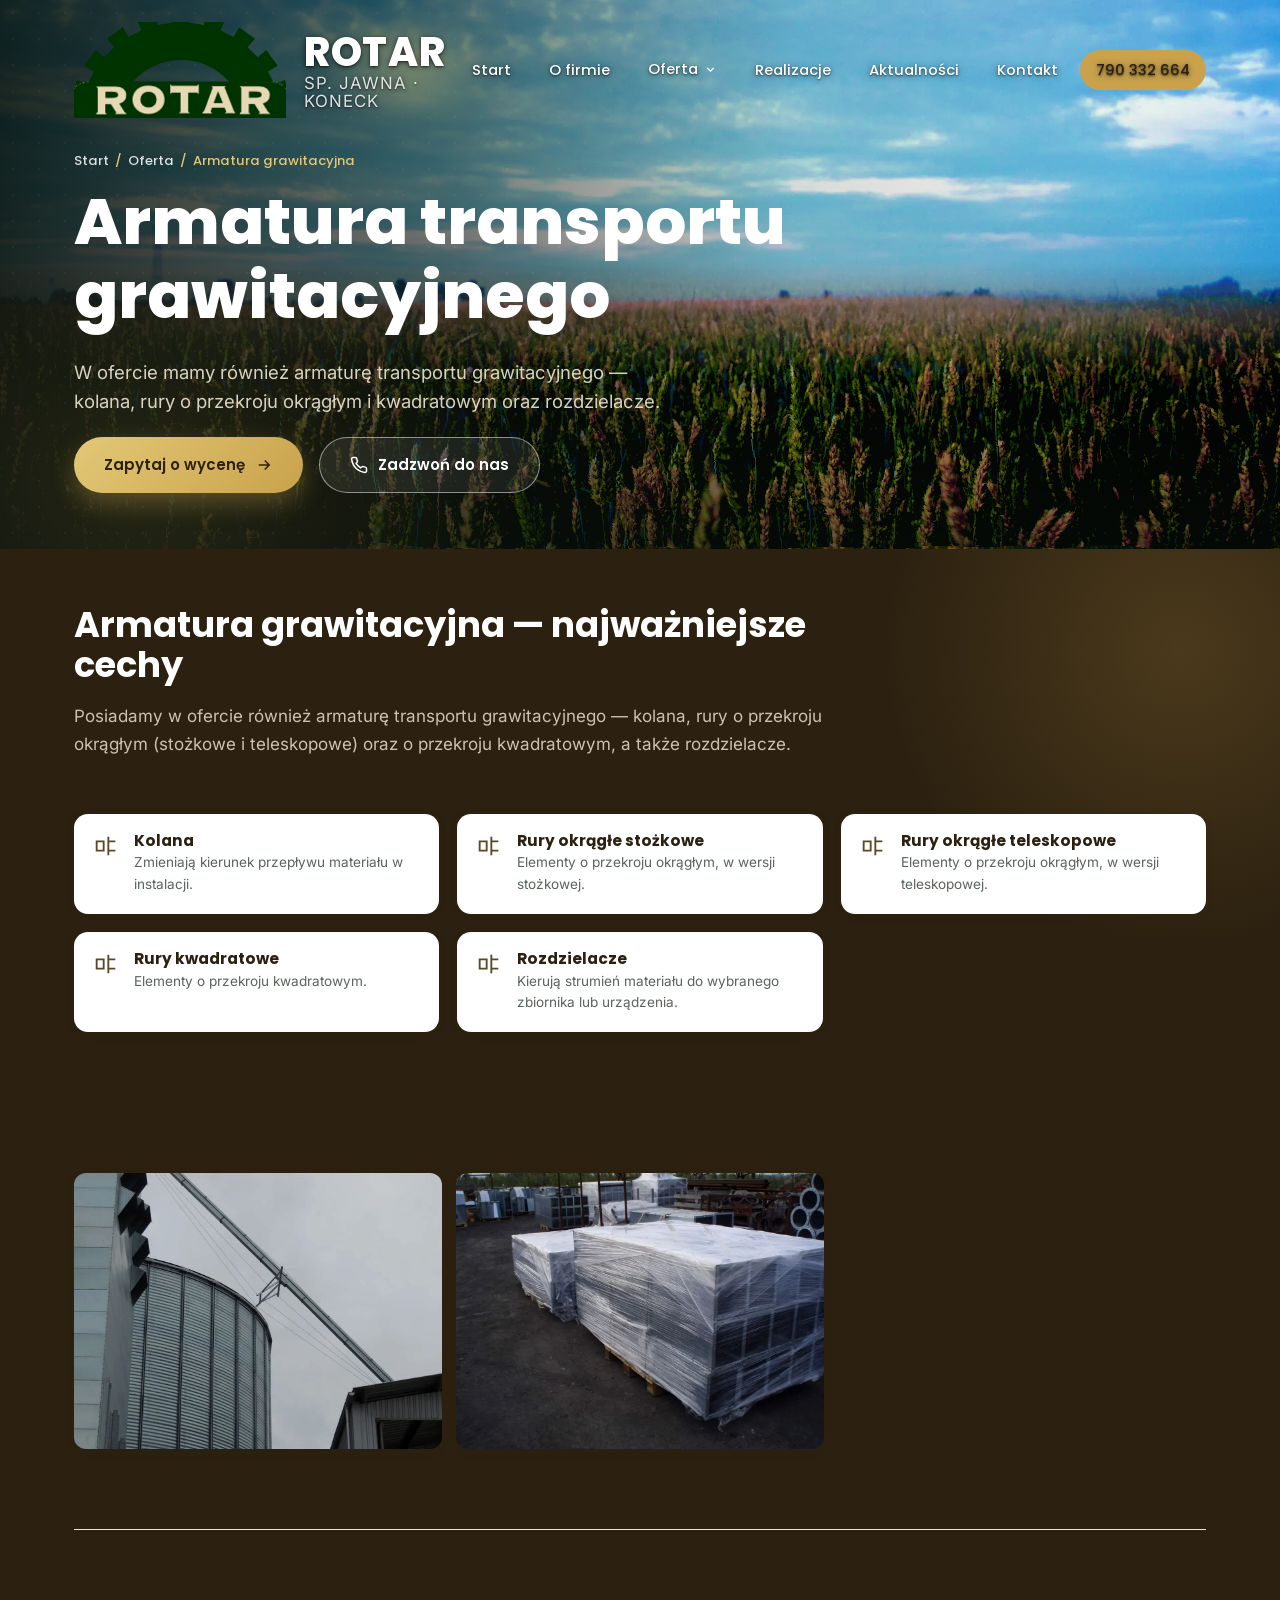
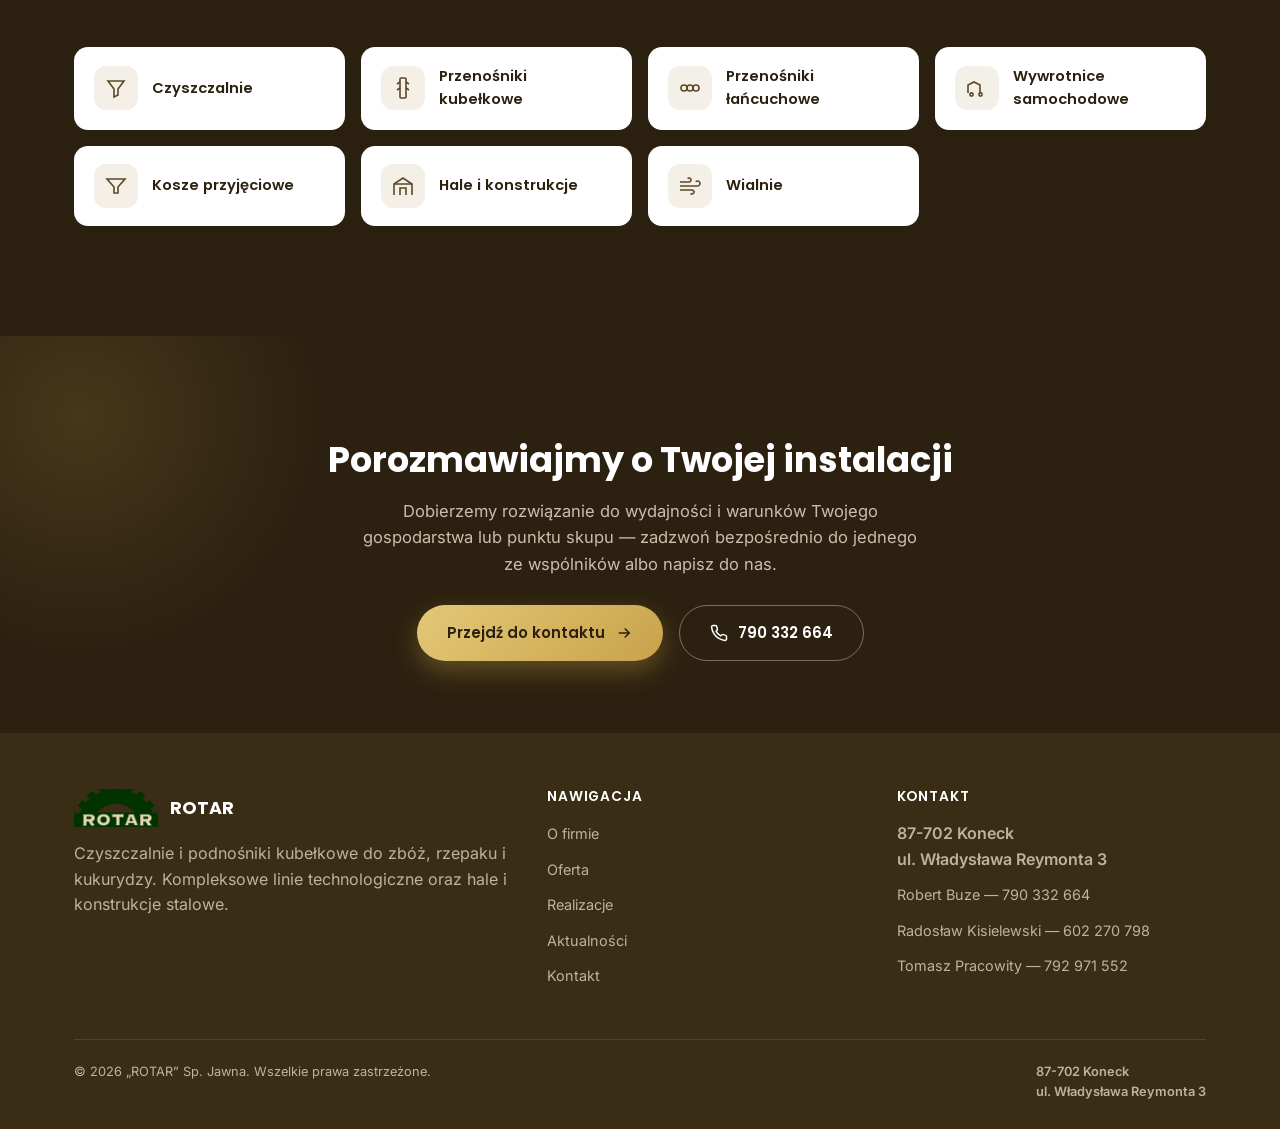
==== commit 1feb99a5: "Optymalizacja mobilna: wydajnosc, dostepnosc, preload obrazow Wydajnosc: - Wylaczony kosztowny filtr" ====
--- a/armatura-grawitacyjna.html
+++ b/armatura-grawitacyjna.html
@@ -34,6 +34,8 @@
 <link rel="preload" href="fonts/poppins-800-latin.woff2" as="font" type="font/woff2" crossorigin>
 <link rel="preload" href="fonts/inter-400-latin.woff2" as="font" type="font/woff2" crossorigin>
 <link rel="stylesheet" href="css/style.min.css">
+<link rel="preload" href="img/wheat-field-mobile.webp" as="image" fetchpriority="high" type="image/webp" media="(max-width:768px)">
+<link rel="preload" href="img/wheat-field.webp" as="image" fetchpriority="high" type="image/webp" media="(min-width:769px)">
 
 <script type="application/ld+json">
 {
@@ -121,6 +123,7 @@
             <a href="kosze-przyjeciowe.html"><svg aria-hidden="true" focusable="false" viewBox="0 0 24 24" fill="none" stroke="currentColor" stroke-width="1.6"><path d="M3 5h18l-7 8v6h-4v-6L3 5z"/></svg>Kosze przyjęciowe</a>
             <a href="hale-i-konstrukcje.html"><svg aria-hidden="true" focusable="false" viewBox="0 0 24 24" fill="none" stroke="currentColor" stroke-width="1.6"><path d="M3 21V10l9-6 9 6v11"/><path d="M3 10h18M9 21v-7h6v7"/></svg>Hale i konstrukcje</a>
             <a href="armatura-grawitacyjna.html"><svg aria-hidden="true" focusable="false" viewBox="0 0 24 24" fill="none" stroke="currentColor" stroke-width="1.6"><path d="M4 8h6v8H4zM14 4v16M14 8h6M14 16h6"/></svg>Armatura grawitacyjna</a>
+            <a href="wialnie.html"><svg aria-hidden="true" focusable="false" viewBox="0 0 24 24" fill="none" stroke="currentColor" stroke-width="1.6"><path d="M9.59 4.59A2 2 0 1 1 11 8H2m10.59 11.41A2 2 0 1 0 14 16H2m15.73-8.27A2.5 2.5 0 1 1 19.5 12H2"/></svg>Wialnie</a>
           </div>
         </li>
         <li><a href="index.html#realizacje">Realizacje</a></li>
@@ -246,6 +249,10 @@
           <span class="icon-badge"><svg aria-hidden="true" focusable="false" viewBox="0 0 24 24" fill="none" stroke="currentColor" stroke-width="1.6"><path d="M3 21V10l9-6 9 6v11"/><path d="M3 10h18M9 21v-7h6v7"/></svg></span>
           <span>Hale i konstrukcje</span>
         </a>
+        <a class="related-card" href="wialnie.html">
+          <span class="icon-badge"><svg aria-hidden="true" focusable="false" viewBox="0 0 24 24" fill="none" stroke="currentColor" stroke-width="1.6"><path d="M9.59 4.59A2 2 0 1 1 11 8H2m10.59 11.41A2 2 0 1 0 14 16H2m15.73-8.27A2.5 2.5 0 1 1 19.5 12H2"/></svg></span>
+          <span>Wialnie</span>
+        </a>
       </div>
     </div>
   </div>
--- a/css/style.min.css
+++ b/css/style.min.css
@@ -1 +1 @@
-@font-face{font-family:Inter;font-style:normal;font-weight:400;font-display:swap;src:url('../fonts/inter-400-latin-ext.woff2') format('woff2');unicode-range:U+0100-02BA,U+02BD-02C5,U+02C7-02CC,U+02CE-02D7,U+02DD-02FF,U+0304,U+0308,U+0329,U+1D00-1DBF,U+1E00-1E9F,U+1EF2-1EFF,U+2020,U+20A0-20AB,U+20AD-20C0,U+2113,U+2C60-2C7F,U+A720-A7FF}@font-face{font-family:Inter;font-style:normal;font-weight:400;font-display:swap;src:url('../fonts/inter-400-latin.woff2') format('woff2');unicode-range:U+0000-00FF,U+0131,U+0152-0153,U+02BB-02BC,U+02C6,U+02DA,U+02DC,U+0304,U+0308,U+0329,U+2000-206F,U+20AC,U+2122,U+2191,U+2193,U+2212,U+2215,U+FEFF,U+FFFD}@font-face{font-family:Inter;font-style:normal;font-weight:500;font-display:swap;src:url('../fonts/inter-400-latin-ext.woff2') format('woff2');unicode-range:U+0100-02BA,U+02BD-02C5,U+02C7-02CC,U+02CE-02D7,U+02DD-02FF,U+0304,U+0308,U+0329,U+1D00-1DBF,U+1E00-1E9F,U+1EF2-1EFF,U+2020,U+20A0-20AB,U+20AD-20C0,U+2113,U+2C60-2C7F,U+A720-A7FF}@font-face{font-family:Inter;font-style:normal;font-weight:500;font-display:swap;src:url('../fonts/inter-400-latin.woff2') format('woff2');unicode-range:U+0000-00FF,U+0131,U+0152-0153,U+02BB-02BC,U+02C6,U+02DA,U+02DC,U+0304,U+0308,U+0329,U+2000-206F,U+20AC,U+2122,U+2191,U+2193,U+2212,U+2215,U+FEFF,U+FFFD}@font-face{font-family:Inter;font-style:normal;font-weight:600;font-display:swap;src:url('../fonts/inter-400-latin-ext.woff2') format('woff2');unicode-range:U+0100-02BA,U+02BD-02C5,U+02C7-02CC,U+02CE-02D7,U+02DD-02FF,U+0304,U+0308,U+0329,U+1D00-1DBF,U+1E00-1E9F,U+1EF2-1EFF,U+2020,U+20A0-20AB,U+20AD-20C0,U+2113,U+2C60-2C7F,U+A720-A7FF}@font-face{font-family:Inter;font-style:normal;font-weight:600;font-display:swap;src:url('../fonts/inter-400-latin.woff2') format('woff2');unicode-range:U+0000-00FF,U+0131,U+0152-0153,U+02BB-02BC,U+02C6,U+02DA,U+02DC,U+0304,U+0308,U+0329,U+2000-206F,U+20AC,U+2122,U+2191,U+2193,U+2212,U+2215,U+FEFF,U+FFFD}@font-face{font-family:Poppins;font-style:normal;font-weight:500;font-display:swap;src:url('../fonts/poppins-500-latin-ext.woff2') format('woff2');unicode-range:U+0100-02BA,U+02BD-02C5,U+02C7-02CC,U+02CE-02D7,U+02DD-02FF,U+0304,U+0308,U+0329,U+1D00-1DBF,U+1E00-1E9F,U+1EF2-1EFF,U+2020,U+20A0-20AB,U+20AD-20C0,U+2113,U+2C60-2C7F,U+A720-A7FF}@font-face{font-family:Poppins;font-style:normal;font-weight:500;font-display:swap;src:url('../fonts/poppins-500-latin.woff2') format('woff2');unicode-range:U+0000-00FF,U+0131,U+0152-0153,U+02BB-02BC,U+02C6,U+02DA,U+02DC,U+0304,U+0308,U+0329,U+2000-206F,U+20AC,U+2122,U+2191,U+2193,U+2212,U+2215,U+FEFF,U+FFFD}@font-face{font-family:Poppins;font-style:normal;font-weight:600;font-display:swap;src:url('../fonts/poppins-600-latin-ext.woff2') format('woff2');unicode-range:U+0100-02BA,U+02BD-02C5,U+02C7-02CC,U+02CE-02D7,U+02DD-02FF,U+0304,U+0308,U+0329,U+1D00-1DBF,U+1E00-1E9F,U+1EF2-1EFF,U+2020,U+20A0-20AB,U+20AD-20C0,U+2113,U+2C60-2C7F,U+A720-A7FF}@font-face{font-family:Poppins;font-style:normal;font-weight:600;font-display:swap;src:url('../fonts/poppins-600-latin.woff2') format('woff2');unicode-range:U+0000-00FF,U+0131,U+0152-0153,U+02BB-02BC,U+02C6,U+02DA,U+02DC,U+0304,U+0308,U+0329,U+2000-206F,U+20AC,U+2122,U+2191,U+2193,U+2212,U+2215,U+FEFF,U+FFFD}@font-face{font-family:Poppins;font-style:normal;font-weight:700;font-display:swap;src:url('../fonts/poppins-700-latin-ext.woff2') format('woff2');unicode-range:U+0100-02BA,U+02BD-02C5,U+02C7-02CC,U+02CE-02D7,U+02DD-02FF,U+0304,U+0308,U+0329,U+1D00-1DBF,U+1E00-1E9F,U+1EF2-1EFF,U+2020,U+20A0-20AB,U+20AD-20C0,U+2113,U+2C60-2C7F,U+A720-A7FF}@font-face{font-family:Poppins;font-style:normal;font-weight:700;font-display:swap;src:url('../fonts/poppins-700-latin.woff2') format('woff2');unicode-range:U+0000-00FF,U+0131,U+0152-0153,U+02BB-02BC,U+02C6,U+02DA,U+02DC,U+0304,U+0308,U+0329,U+2000-206F,U+20AC,U+2122,U+2191,U+2193,U+2212,U+2215,U+FEFF,U+FFFD}@font-face{font-family:Poppins;font-style:normal;font-weight:800;font-display:swap;src:url('../fonts/poppins-800-latin-ext.woff2') format('woff2');unicode-range:U+0100-02BA,U+02BD-02C5,U+02C7-02CC,U+02CE-02D7,U+02DD-02FF,U+0304,U+0308,U+0329,U+1D00-1DBF,U+1E00-1E9F,U+1EF2-1EFF,U+2020,U+20A0-20AB,U+20AD-20C0,U+2113,U+2C60-2C7F,U+A720-A7FF}@font-face{font-family:Poppins;font-style:normal;font-weight:800;font-display:swap;src:url('../fonts/poppins-800-latin.woff2') format('woff2');unicode-range:U+0000-00FF,U+0131,U+0152-0153,U+02BB-02BC,U+02C6,U+02DA,U+02DC,U+0304,U+0308,U+0329,U+2000-206F,U+20AC,U+2122,U+2191,U+2193,U+2212,U+2215,U+FEFF,U+FFFD}:root{--green-950:#2c2110;--green-900:#3a2d16;--green-800:#4a3a1e;--green-700:#5c4826;--green-600:#7d6337;--green-accent:#a4813f;--gold:#c9a24b;--gold-light:#e3c877;--cream:#f4ecd8;--cream-soft:#faf6ea;--ink:#16211b;--gray-700:#4a544d;--gray-500:#59645c;--gray-200:#e3e6e1;--bg:#f5eedf;--white:#ffffff;--radius:14px;--radius-lg:22px;--shadow-sm:0 2px 10px rgba(44,33,16,.08);--shadow-md:0 12px 32px rgba(44,33,16,.14);--shadow-lg:0 24px 60px rgba(44,33,16,.22);--ease:cubic-bezier(.22,1,.36,1)}.page-loader{position:fixed;inset:0;z-index:9999;display:flex;align-items:center;justify-content:center;background:#152417;transition:opacity .5s var(--ease),visibility .5s var(--ease);animation:0s linear 4.5s forwards loaderFailsafe}.page-loader.loaded{opacity:0;visibility:hidden;pointer-events:none}@keyframes loaderFailsafe{to{opacity:0;visibility:hidden;pointer-events:none}}.page-loader-inner{position:relative;display:flex;align-items:center;justify-content:center}.page-loader-inner .rotar-logo{position:relative;z-index:1;width:150px;height:auto;animation:1.6s ease-in-out infinite loaderPulse}.page-loader-ring{position:absolute;width:200px;height:200px;border-radius:50%;border:3px solid rgba(227,200,119,.18);border-top-color:var(--gold-light);animation:1.1s linear infinite loaderSpin}@keyframes loaderPulse{0%,100%{transform:scale(1);opacity:.92}50%{transform:scale(1.08);opacity:1}}@keyframes loaderSpin{to{transform:rotate(360deg)}}*,::after,::before{box-sizing:border-box}html{scroll-behavior:smooth}body{margin:0;font-family:Inter,system-ui,-apple-system,Segoe UI,Roboto,sans-serif;color:var(--ink);background:var(--bg);line-height:1.6;overflow-x:hidden}h1,h2,h3,h4{font-family:Poppins,system-ui,sans-serif;line-height:1.15;margin:0 0 .5em;color:var(--green-950)}p{margin:0 0 1em}a{color:inherit;text-decoration:none}img{max-width:100%;display:block}ul{margin:0;padding:0;list-style:none}button{font:inherit;cursor:pointer;border:none;background:0 0;color:inherit}:focus-visible{outline:2px solid var(--gold);outline-offset:3px;border-radius:4px}.skip-link{position:absolute;top:-48px;left:8px;z-index:3000;background:var(--green-950);color:#fff;padding:12px 20px;border-radius:8px;font-family:Poppins,sans-serif;font-weight:600;font-size:.9rem;transition:top .25s var(--ease)}.skip-link:focus{top:8px}.container{width:100%;max-width:1180px;margin:0 auto;padding:0 24px}section{position:relative}section[id]{scroll-margin-top:88px}.section-pad{padding:110px 0}@media(max-width:768px){.section-pad{padding:72px 0}}.eyebrow{display:inline-flex;align-items:center;gap:8px;font-family:Poppins,sans-serif;font-weight:600;font-size:.78rem;letter-spacing:.14em;text-transform:uppercase;color:var(--green-700);background:rgba(164,129,63,.1);padding:7px 16px;border-radius:999px;margin-bottom:18px}.eyebrow::before{content:"";width:6px;height:6px;border-radius:50%;background:var(--gold)}.section-head{max-width:680px;margin:0 0 56px}.section-head.center{margin-left:auto;margin-right:auto;text-align:center}.section-head h2{font-size:clamp(1.7rem,3.4vw,2.5rem)}.section-head p{color:var(--gray-700);font-size:1.05rem}.btn{display:inline-flex;align-items:center;gap:10px;padding:15px 30px;border-radius:999px;font-family:Poppins,sans-serif;font-weight:600;font-size:.94rem;transition:transform .35s var(--ease),box-shadow .35s var(--ease),background .3s,color .3s;white-space:nowrap}.btn-primary{background:linear-gradient(135deg,var(--gold-light),var(--gold));color:var(--green-950);box-shadow:0 10px 24px rgba(201,162,75,.35)}.btn-primary:hover{transform:translateY(-3px);box-shadow:0 16px 32px rgba(201,162,75,.45)}.btn-ghost{background:rgba(255,255,255,.08);border:1.5px solid rgba(255,255,255,.5);color:#fff;backdrop-filter:blur(6px)}.btn-ghost:hover{background:rgba(255,255,255,.18);transform:translateY(-3px)}.btn-outline{border:1.5px solid var(--green-700);color:var(--green-800)}.btn-outline:hover{background:var(--green-800);color:#fff;transform:translateY(-3px)}.btn svg{width:18px;height:18px;flex:none}@media(max-width:480px){.btn{white-space:normal;text-align:center}}.reveal{opacity:0;transform:translateY(38px);filter:blur(7px);transition:opacity .95s var(--ease),transform .95s var(--ease),filter .95s var(--ease);will-change:opacity,transform,filter}.reveal.in{opacity:1;transform:translateY(0);filter:blur(0)}.reveal-scale{opacity:0;transform:scale(.9);filter:blur(7px);transition:opacity .9s var(--ease),transform .9s var(--ease),filter .9s var(--ease);will-change:opacity,transform,filter}.reveal-scale.in{opacity:1;transform:scale(1);filter:blur(0)}.reveal-left{opacity:0;transform:translateX(-52px);filter:blur(6px);transition:opacity .9s var(--ease),transform .9s var(--ease),filter .9s var(--ease);will-change:opacity,transform,filter}.reveal-left.in{opacity:1;transform:translateX(0);filter:blur(0)}.reveal-right{opacity:0;transform:translateX(52px);filter:blur(6px);transition:opacity .9s var(--ease),transform .9s var(--ease),filter .9s var(--ease);will-change:opacity,transform,filter}.reveal-right.in{opacity:1;transform:translateX(0);filter:blur(0)}@media(prefers-reduced-motion:reduce){.page-loader-inner .rotar-logo,.page-loader-ring{animation:none}.reveal,.reveal-left,.reveal-right,.reveal-scale{opacity:1;transform:none;filter:none;transition:none}}.stagger>*{transition-delay:calc(var(--i,0) * 110ms)}.rotar-logo{position:relative;display:inline-block;flex:none;aspect-ratio:225/102;height:96px;width:auto;transition:height .35s var(--ease)}.rotar-logo-mask{position:absolute;inset:0;overflow:hidden}.rotar-logo-gear{position:absolute;left:50.6667%;top:105.8824%;width:109.6297%;height:241.8299%;max-width:none;max-height:none;transform:translate(-50%,-50%);animation:9s linear infinite rotar-spin}@keyframes rotar-spin{from{transform:translate(-50%,-50%) rotate(0)}to{transform:translate(-50%,-50%) rotate(360deg)}}@media(prefers-reduced-motion:reduce){.rotar-logo-gear{animation:none}}.rotar-logo-ribbon{position:absolute;inset:0;width:100%;height:100%;display:block}#site-header{position:fixed;top:0;left:0;right:0;z-index:1000;padding:22px 0;transition:padding .35s var(--ease),background .35s var(--ease),box-shadow .35s var(--ease)}#site-header .container{display:flex;align-items:center;justify-content:space-between}#site-header.scrolled{padding:12px 0;background:rgba(251,250,246,.88);backdrop-filter:blur(14px);box-shadow:0 6px 24px rgba(44,33,16,.08)}.brand{display:flex;align-items:center;gap:18px}.brand .rotar-logo{height:96px;position:relative;z-index:1}#site-header.scrolled .brand .rotar-logo{height:72px}.brand-text{position:relative;display:flex;flex-direction:column;line-height:1.1}.brand-text::before{content:"";position:absolute;top:50%;left:-24px;transform:translateY(-50%) scale(1);width:260px;height:150px;border-radius:50%;background:radial-gradient(closest-side,rgba(227,200,119,.45),transparent 72%);filter:blur(14px);z-index:-1;pointer-events:none;animation:4s ease-in-out infinite brandGlow}.brand-text strong{font-family:Poppins,sans-serif;font-weight:800;letter-spacing:.02em;font-size:2.5rem;color:#fff;transition:color .35s}.brand-text span{font-size:1.05rem;letter-spacing:.06em;color:rgba(255,255,255,.85);transition:color .35s;text-transform:uppercase}@keyframes brandGlow{0%,100%{opacity:.55;transform:translateY(-50%) scale(1)}50%{opacity:1;transform:translateY(-50%) scale(1.12)}}#site-header.scrolled .brand-text strong{color:var(--green-950)}#site-header.scrolled .brand-text span{color:var(--gray-700)}.main-nav ul{display:flex;gap:6px;align-items:center}.main-nav ul>li{flex:none}.main-nav a{font-family:Poppins,sans-serif;font-weight:500;font-size:.92rem;color:#fff;padding:10px 16px;border-radius:999px;white-space:nowrap;transition:background .3s,color .3s;position:relative}#site-header.scrolled .main-nav a{color:var(--ink)}.main-nav a:hover{background:rgba(255,255,255,.14)}#site-header.scrolled .main-nav a:hover{background:rgba(74,58,30,.1);color:var(--green-800)}.main-nav a.call{background:var(--gold);color:var(--green-950)}.main-nav a.call:hover{background:var(--gold-light)}.nav-dropdown{position:relative}.nav-dropdown-toggle{display:inline-flex;align-items:center;gap:6px;white-space:nowrap;font-family:Poppins,sans-serif;font-weight:500;font-size:.92rem;color:#fff;padding:10px 16px;border-radius:999px;transition:background .3s,color .3s}#site-header.scrolled .nav-dropdown-toggle{color:var(--ink)}.nav-dropdown-toggle:hover{background:rgba(255,255,255,.14)}#site-header.scrolled .nav-dropdown-toggle:hover{background:rgba(74,58,30,.1);color:var(--green-800)}.nav-dropdown-chevron{width:13px;height:13px;flex:none;transition:transform .3s var(--ease)}.nav-dropdown.open .nav-dropdown-chevron,.nav-dropdown:hover .nav-dropdown-chevron{transform:rotate(180deg)}.nav-dropdown-menu{position:absolute;top:calc(100% + 14px);left:50%;transform:translateX(-50%) translateY(6px);min-width:290px;background:var(--white);border-radius:var(--radius-lg);box-shadow:var(--shadow-lg);padding:10px;display:grid;grid-template-columns:1fr;gap:2px;opacity:0;visibility:hidden;pointer-events:none;transition:opacity .25s var(--ease),transform .25s var(--ease),visibility .25s;z-index:1200}.nav-dropdown-menu::before{content:"";position:absolute;top:-6px;left:50%;width:12px;height:12px;border-radius:3px;background:var(--white);transform:translateX(-50%) rotate(45deg)}.nav-dropdown.open .nav-dropdown-menu,.nav-dropdown:hover .nav-dropdown-menu{opacity:1;visibility:visible;pointer-events:auto;transform:translateX(-50%) translateY(0)}.nav-dropdown-menu a{display:flex;align-items:center;gap:12px;padding:11px 13px;border-radius:10px;font-family:Poppins,sans-serif;font-weight:500;font-size:.88rem;color:var(--ink);transition:background .2s}.nav-dropdown-menu a:hover{background:var(--bg)}.nav-dropdown-menu a svg{width:20px;height:20px;flex:none;color:var(--green-700)}@media(max-width:1240px){.nav-dropdown-toggle{width:100%;justify-content:space-between;color:#fff!important;padding:14px 10px;font-size:1.1rem}.nav-dropdown-menu{position:static;transform:none;min-width:0;width:100%;background:rgba(255,255,255,.04);box-shadow:none;max-height:0;overflow:hidden;padding:0 4px;opacity:1;visibility:visible;pointer-events:auto;transition:max-height .4s var(--ease),padding .4s var(--ease)}.nav-dropdown-menu::before{display:none}.nav-dropdown.open .nav-dropdown-menu{max-height:640px;padding:6px 4px 10px}.nav-dropdown-menu a{color:#fff!important;font-size:.98rem}.nav-dropdown-menu a:hover{background:rgba(255,255,255,.08)}.nav-dropdown-menu a svg{color:var(--gold-light)}}.nav-toggle{display:none;flex-direction:column;gap:5px;width:44px;height:44px;align-items:center;justify-content:center;border-radius:10px}.nav-toggle span{width:22px;height:2px;background:#fff;transition:all .3s var(--ease)}#site-header.scrolled .nav-toggle span{background:var(--ink)}.nav-toggle.active span:first-child{transform:translateY(7px) rotate(45deg)}.nav-toggle.active span:nth-child(2){opacity:0}.nav-toggle.active span:nth-child(3){transform:translateY(-7px) rotate(-45deg)}@media(max-width:1240px){#site-header .container{gap:12px}.main-nav{position:fixed;top:0;right:0;bottom:0;width:min(340px,84vw);background:var(--green-950);display:flex;align-items:center;overflow-y:auto;box-shadow:-16px 0 44px rgba(0,0,0,.28);transform:translateX(100%);transition:transform .45s var(--ease);padding:40px 28px}.main-nav.open{transform:translateX(0)}.main-nav ul{flex-direction:column;align-items:flex-start;width:100%;gap:4px}.main-nav a{color:#fff!important;width:100%;padding:14px 10px;font-size:1.1rem}.nav-toggle{display:flex;flex:none}}@media(max-width:640px){.brand .rotar-logo{height:60px}#site-header.scrolled .brand .rotar-logo{height:48px}.brand-text strong{font-size:1.6rem}.brand-text span{font-size:.76rem}.brand-text::before{width:190px;height:110px;animation:none;opacity:.75}}@media(max-width:380px){.brand-text span{display:none}}.hero{min-height:100vh;display:flex;align-items:center;position:relative;padding:150px 0 90px;overflow:hidden;background:#152417}.hero-bg{position:absolute;inset:0;background-image:image-set(url('../img/wheat-field.webp') type('image/webp'), url('../img/wheat-field.jpg') type('image/jpeg'));background-size:cover;background-position:center;filter:saturate(1.1) brightness(.5);transform:scale(1.06)}@media(max-width:768px){.hero-bg{background-image:image-set(url('../img/wheat-field-mobile.webp') type('image/webp'), url('../img/wheat-field-mobile.jpg') type('image/jpeg'))}}.hero-bg-wheat{background-position:center 62%;filter:saturate(1.6) brightness(1.38) contrast(1.02) sepia(.32) hue-rotate(-4deg);transform:scale(1.14)}.hero-bg-wind{background-position:center 62%;filter:url(#wheat-wave) saturate(1.6) brightness(1.38) contrast(1.02) sepia(.32) hue-rotate(-4deg);transform:scale(1.14);transform-origin:bottom center;-webkit-mask-image:linear-gradient(to bottom,transparent 0%,transparent 54%,rgba(0,0,0,.45) 62%,#000 72%,#000 100%);mask-image:linear-gradient(to bottom,transparent 0%,transparent 54%,rgba(0,0,0,.45) 62%,#000 72%,#000 100%);animation:6.5s ease-in-out infinite wheatSway}@keyframes wheatSway{0%,100%{transform:scale(1.16) skewX(-.5deg)}50%{transform:scale(1.16) skewX(4.5deg)}}.hero-overlay{position:absolute;inset:0;background:linear-gradient(90deg,rgba(10,18,11,.9) 0,rgba(10,18,11,.56) 36%,rgba(10,18,11,.16) 62%,rgba(10,18,11,.04) 100%),linear-gradient(to top,rgba(8,14,9,.6) 0,rgba(8,14,9,.1) 38%,transparent 68%)}.hero-glow{position:absolute;inset:0;pointer-events:none;background:radial-gradient(620px 480px at 80% 12%,rgba(227,200,119,.24),transparent 65%),radial-gradient(520px 420px at 12% 88%,rgba(164,129,63,.18),transparent 70%);mix-blend-mode:screen;animation:10s ease-in-out infinite heroGlowPulse}@keyframes heroGlowPulse{0%,100%{opacity:.7}50%{opacity:1}}.hero-grain{position:absolute;inset:0;opacity:.5;background-image:radial-gradient(rgba(255,255,255,.08) 1px,transparent 1px);background-size:26px 26px;animation:40s linear infinite driftGrain}@keyframes driftGrain{from{background-position:0 0}to{background-position:400px 260px}}@media(max-width:768px){.hero-grain{animation:none}.hero-watermark{display:none}}.hero-watermark{position:absolute;right:clamp(16px,4vw,64px);bottom:clamp(120px,18vh,180px);z-index:1;pointer-events:none;font-family:Poppins,sans-serif;font-weight:800;font-size:clamp(1.5rem,2.8vw,2.3rem);letter-spacing:.5em;color:rgba(227,200,119,.16);-webkit-text-stroke:1px rgba(227,200,119,.35);animation:4.5s ease-in-out infinite watermarkGlow;user-select:none}@keyframes watermarkGlow{0%,100%{text-shadow:0 0 6px rgba(227,200,119,.15),0 0 14px rgba(227,200,119,.08);color:rgba(227,200,119,.14)}50%{text-shadow:0 0 18px rgba(227,200,119,.65),0 0 42px rgba(227,200,119,.35),0 0 70px rgba(227,200,119,.18);color:rgba(227,200,119,.45)}}.hero .container{position:relative;z-index:2}.hero-inner{max-width:760px}.hero-inner h1{color:#fff;font-size:clamp(2.3rem,5.4vw,4rem);font-weight:800;margin-bottom:.4em}.hero-inner h1 em{font-style:normal;color:var(--gold-light);background:linear-gradient(90deg,var(--gold-light),var(--gold));-webkit-background-clip:text;background-clip:text;color:transparent}.hero-inner p.lead{color:rgba(244,236,216,.88);font-size:1.15rem;max-width:600px;margin-bottom:2.2em}.hero-cta{display:flex;gap:16px;flex-wrap:wrap;margin-bottom:70px}.hero-chips{display:flex;flex-wrap:wrap;gap:10px}.hero-chips a{font-family:Poppins,sans-serif;font-size:.82rem;font-weight:500;color:rgba(255,255,255,.85);border:1px solid rgba(255,255,255,.25);padding:9px 16px;border-radius:999px;transition:all .3s var(--ease)}.hero-chips a:hover{background:var(--gold);border-color:var(--gold);color:var(--green-950);transform:translateY(-2px)}@media(max-width:560px){.hero-cta{flex-direction:column;align-items:stretch}.hero-cta .btn{justify-content:center}}@media(max-width:480px){.hero-chips{gap:8px}.hero-chips a{padding:8px 13px;font-size:.78rem}}.scroll-cue{position:absolute;bottom:36px;left:50%;transform:translateX(-50%);display:flex;flex-direction:column;align-items:center;gap:8px;color:rgba(255,255,255,.6);font-size:.72rem;letter-spacing:.14em;text-transform:uppercase;z-index:2}.scroll-cue .line{width:1px;height:36px;background:linear-gradient(to bottom,rgba(255,255,255,.8),transparent);animation:1.8s ease-in-out infinite cueMove}@keyframes cueMove{0%{transform:scaleY(0);transform-origin:top}50%{transform:scaleY(1);transform-origin:top}51%{transform-origin:bottom}100%{transform:scaleY(0);transform-origin:bottom}}@media(max-width:768px){.hero{padding:130px 0 70px;min-height:auto}.hero-cta{margin-bottom:44px}.scroll-cue{display:none}}.trust-strip{position:relative;overflow:hidden;background:linear-gradient(135deg,#182b1b,#0f1c12);padding:26px 0}.trust-strip::before{content:"";position:absolute;inset:0;pointer-events:none;background:radial-gradient(520px 220px at 12% 0,rgba(227,200,119,.18),transparent 70%),radial-gradient(420px 220px at 88% 100%,rgba(164,129,63,.14),transparent 70%)}.trust-strip .container{position:relative;z-index:1;display:flex;flex-wrap:wrap;gap:20px 40px;justify-content:space-between;align-items:center}.trust-item{display:flex;align-items:center;gap:12px;color:var(--cream);font-family:Poppins,sans-serif;font-size:.88rem;font-weight:500}.trust-item svg{width:26px;height:26px;flex:none;color:var(--gold-light)}@media(max-width:640px){.trust-strip .container{display:grid;grid-template-columns:1fr 1fr;gap:18px 20px;justify-content:start}.trust-item{font-size:.82rem}.trust-item svg{width:22px;height:22px}}@media(max-width:420px){.trust-strip .container{grid-template-columns:1fr}}.about{background:var(--bg)}.about-grid{display:grid;grid-template-columns:1.05fr .95fr;gap:64px;align-items:center}@media(max-width:920px){.about-grid{grid-template-columns:1fr}}.about-copy p{color:var(--gray-700);font-size:1.04rem}.value-list{display:grid;grid-template-columns:1fr 1fr;gap:18px;margin-top:34px}@media(max-width:520px){.value-list{grid-template-columns:1fr}}.value-item{display:flex;gap:14px;padding:18px;border-radius:var(--radius);background:var(--white);box-shadow:var(--shadow-sm);transition:transform .35s var(--ease),box-shadow .35s var(--ease)}.value-item:hover{transform:translateY(-4px);box-shadow:var(--shadow-md)}.value-item svg{width:28px;height:28px;flex:none;color:var(--green-700)}.value-item h3{font-size:.96rem;margin-bottom:.2em}.value-item p{font-size:.85rem;color:var(--gray-500);margin:0}.about-media{position:relative}.about-media .frame{position:relative;border-radius:var(--radius-lg);overflow:hidden;box-shadow:var(--shadow-lg);aspect-ratio:4/5}.about-media .frame img{width:100%;height:100%;object-fit:cover;transition:transform .8s var(--ease)}.about-media .frame:hover img{transform:scale(1.06)}.about-media .badge{position:absolute;bottom:-26px;left:-26px;background:var(--green-950);color:#fff;padding:20px 24px;border-radius:var(--radius);box-shadow:var(--shadow-lg);font-family:Poppins,sans-serif;display:flex;align-items:center;gap:14px;max-width:230px}@media(max-width:920px){.about-media .badge{left:0;bottom:-20px;padding:14px 16px}}.about-media .badge svg{width:34px;height:34px;color:var(--gold-light);flex:none}.about-media .badge strong{display:block;font-size:.95rem}.about-media .badge span{font-size:.74rem;color:rgba(255,255,255,.7)}.offer{background:var(--green-950);color:#fff;position:relative;overflow:hidden}.offer::before{content:"";position:absolute;top:-200px;right:-200px;width:600px;height:600px;border-radius:50%;background:radial-gradient(circle,rgba(164,129,63,.25),transparent 70%)}.offer-head{text-align:center;max-width:680px;margin:0 auto 56px}.offer-head-brand{display:inline-flex;align-items:center;justify-content:center;flex-wrap:wrap;gap:20px;margin-bottom:18px}.offer-logo-gold{height:76px;width:auto;filter:grayscale(1) sepia(1) saturate(6) brightness(1.15) hue-rotate(-8deg) drop-shadow(0 0 16px rgba(227,200,119,.7));animation:4s ease-in-out infinite offerLogoGlow}@media(max-width:400px){.offer-logo-gold{height:56px}.offer-shine-title{font-size:clamp(1.8rem,9vw,2.4rem)}}@keyframes offerLogoGlow{0%,100%{filter:grayscale(1) sepia(1) saturate(6) brightness(1.05) hue-rotate(-8deg) drop-shadow(0 0 10px rgba(227,200,119,.5))}50%{filter:grayscale(1) sepia(1) saturate(6) brightness(1.3) hue-rotate(-8deg) drop-shadow(0 0 22px rgba(227,200,119,.85))}}.offer-shine-title{margin:0;font-family:Poppins,sans-serif;font-weight:800;font-size:clamp(2.4rem,5vw,3.6rem);letter-spacing:.02em;background-image:linear-gradient(115deg,var(--gold) 20%,#fff8e0 40%,var(--gold-light) 50%,var(--gold) 80%);background-size:250% 100%;-webkit-background-clip:text;background-clip:text;color:transparent;animation:3.5s linear infinite offerTitleShine}@keyframes offerTitleShine{0%{background-position:220% 0}100%{background-position:-40% 0}}.offer-head p{color:rgba(244,236,216,.75);font-size:1.05rem;margin:0}.tabs{position:relative;z-index:1}.tab-panels{position:relative}.tab-panel{display:grid;grid-template-columns:1fr 1fr;gap:56px;align-items:center;padding:36px 0;border-top:1px solid rgba(255,255,255,.08);scroll-margin-top:96px}.tab-panel:first-child{border-top:0;padding-top:0}@media(max-width:860px){.tab-panel{grid-template-columns:1fr;gap:30px}}@media(max-width:480px){.tab-panel h3{font-size:1.35rem}}.tab-panel .panel-copy .icon-badge{width:56px;height:56px;border-radius:16px;background:rgba(201,162,75,.14);display:flex;align-items:center;justify-content:center;margin-bottom:20px}.tab-panel .panel-copy .icon-badge svg{width:30px;height:30px;color:var(--gold-light)}.tab-panel h3{color:#fff;font-size:1.6rem;margin-bottom:.5em}.tab-panel p.desc{color:rgba(244,236,216,.8);font-size:1rem}.feature-list{margin-top:22px;display:flex;flex-direction:column;gap:12px}.feature-list li{display:flex;align-items:flex-start;gap:12px;font-size:.94rem;color:rgba(255,255,255,.88)}.feature-list svg{width:20px;height:20px;flex:none;color:var(--gold-light);margin-top:1px}.panel-media{position:relative;border-radius:var(--radius-lg);overflow:hidden;aspect-ratio:5/4;background:linear-gradient(135deg,var(--green-800),var(--green-700));display:flex;align-items:center;justify-content:center;box-shadow:var(--shadow-lg)}.panel-media img{width:100%;height:100%;object-fit:cover;filter:saturate(1.05)}.panel-media.icon-only svg{width:38%;height:38%;color:rgba(255,255,255,.16)}.panel-media .tag{position:absolute;top:16px;left:16px;z-index:2;background:rgba(44,33,16,.65);backdrop-filter:blur(6px);color:var(--gold-light);font-family:Poppins,sans-serif;font-size:.72rem;letter-spacing:.08em;text-transform:uppercase;padding:7px 14px;border-radius:999px}.realizacje{background:var(--cream-soft)}.real-video-wrap{max-width:820px;margin:0 auto 64px}.video-frame{position:relative;border-radius:var(--radius-lg);overflow:hidden;box-shadow:var(--shadow-lg);aspect-ratio:16/9;background:#000}.video-frame iframe{position:absolute;inset:0;width:100%;height:100%;border:0}.video-facade{position:absolute;inset:0;width:100%;height:100%;padding:0;display:block;overflow:hidden}.video-facade img,.video-facade picture{position:absolute;inset:0;width:100%;height:100%;object-fit:cover}.video-facade::after{content:"";position:absolute;inset:0;background:linear-gradient(to top,rgba(10,8,4,.55),rgba(10,8,4,.1) 55%)}.video-play{position:absolute;top:50%;left:50%;transform:translate(-50%,-50%);width:76px;height:76px;border-radius:50%;z-index:1;background:rgba(201,162,75,.92);color:var(--green-950);display:flex;align-items:center;justify-content:center;box-shadow:0 12px 32px rgba(0,0,0,.35);transition:transform .3s var(--ease),background .3s}.video-play svg{width:30px;height:30px;margin-left:4px}.video-facade:hover .video-play{transform:translate(-50%,-50%) scale(1.08);background:var(--gold-light)}.real-gallery-all{margin-top:64px;padding-top:48px;border-top:1px solid var(--gray-200)}.real-gallery-all .gal-cat-head{margin-bottom:24px}.gallery-toggle{display:inline-flex;align-items:center;gap:10px;padding:14px 26px;border-radius:999px;border:1.5px solid var(--green-700);color:var(--green-800);font-family:Poppins,sans-serif;font-weight:600;font-size:.94rem;transition:background .3s,color .3s,transform .3s var(--ease)}.gallery-toggle:hover{background:var(--green-800);color:#fff;transform:translateY(-2px)}.gallery-toggle-chevron{width:18px;height:18px;flex:none;transition:transform .35s var(--ease)}.gallery-toggle[aria-expanded=true] .gallery-toggle-chevron{transform:rotate(180deg)}#full-gallery-grid{margin-top:28px}#full-gallery-grid[hidden]{display:none}.aktualnosci{background:var(--bg)}.news-title{position:relative;display:inline-block}.news-title::after{content:"";position:absolute;left:0;bottom:-12px;height:3px;width:0;background:linear-gradient(90deg,var(--gold),var(--gold-light));transition:width 1s var(--ease) .35s}.news-title.in::after{width:100%}.news-photo-grid{display:grid;grid-template-columns:1fr 1fr;gap:24px;margin-top:52px}@media(max-width:700px){.news-photo-grid{grid-template-columns:1fr}}.photo-reveal{position:relative;overflow:hidden;border-radius:var(--radius-lg);box-shadow:var(--shadow-lg);aspect-ratio:4/3;background:var(--green-900)}.photo-reveal img{width:100%;height:100%;object-fit:cover;display:block;transform:scale(1.18);transition:transform 1.3s var(--ease) calc(var(--i,0) * .18s)}.photo-reveal.in img{transform:scale(1)}.photo-reveal::after{content:"";position:absolute;inset:0;z-index:2;background:linear-gradient(115deg,var(--green-950),var(--gold) 55%,var(--gold-light));transform-origin:left center;transform:scaleX(1);transition:transform 1.05s var(--ease) calc(var(--i,0) * .18s)}.photo-reveal.in::after{transform:scaleX(0)}.photo-reveal .tag{position:absolute;top:16px;left:16px;z-index:3;background:rgba(44,33,16,.65);backdrop-filter:blur(6px);color:var(--gold-light);font-family:Poppins,sans-serif;font-size:.72rem;letter-spacing:.08em;text-transform:uppercase;padding:7px 14px;border-radius:999px}@media(prefers-reduced-motion:reduce){.photo-reveal img{transform:scale(1);transition:none}.photo-reveal::after{transition:none}}.gal-cat-head{display:flex;flex-wrap:wrap;align-items:baseline;justify-content:space-between;gap:8px 12px;border-bottom:1px solid var(--gray-200);padding-bottom:14px;margin-bottom:20px}.gal-cat-head h3{font-size:1.3rem;margin:0;color:var(--green-950)}.gal-cat-head span{font-family:Poppins,sans-serif;font-size:.75rem;letter-spacing:.08em;text-transform:uppercase;color:var(--gray-500);white-space:nowrap}.gal-cat-grid{display:grid;gap:14px}.gal-cat-grid.cols-3{grid-template-columns:repeat(3,1fr)}.gal-cat-grid.cols-6{grid-template-columns:repeat(auto-fill,minmax(150px,1fr));margin-top:16px}.gal-cat-grid.single{grid-template-columns:minmax(0,640px)}@media(max-width:768px){.gal-cat-grid.cols-3{grid-template-columns:1fr 1fr}.gal-cat-grid.single{grid-template-columns:1fr}}@media(max-width:520px){.gal-cat-grid.cols-3{grid-template-columns:1fr}}@media(max-width:400px){.gal-cat-grid.cols-6{grid-template-columns:repeat(auto-fill,minmax(120px,1fr))}}.gal-cat-grid.single .gal-item{aspect-ratio:16/9}.gal-cat .gal-more{margin-top:22px;justify-content:flex-start}.gal-item{position:relative;border-radius:12px;overflow:hidden;cursor:pointer;aspect-ratio:4/3;box-shadow:var(--shadow-sm);opacity:0;transition:transform .3s var(--ease),opacity .65s var(--ease),box-shadow .3s var(--ease)}.gal-item.in{opacity:1}.gal-item:hover{transform:translateY(-4px);box-shadow:var(--shadow-md)}.gal-item img{width:100%;height:100%;object-fit:cover;transform:scale(1.08);transition:transform .7s var(--ease)}.gal-item.in img{transform:scale(1)}.gal-item:hover img{transform:scale(1.12)}.gal-item .zoom{position:absolute;inset:0;display:flex;align-items:center;justify-content:center;background:linear-gradient(to top,rgba(44,33,16,.65),rgba(44,33,16,0) 60%);opacity:0;transition:opacity .3s}.gal-item:hover .zoom{opacity:1}.gal-item .zoom svg{width:26px;height:26px;color:#fff}.gal-more{display:flex;justify-content:center;margin-top:36px}.lightbox{position:fixed;inset:0;z-index:2000;background:rgba(8,20,14,.94);display:flex;align-items:center;justify-content:center;opacity:0;pointer-events:none;transition:opacity .35s var(--ease)}.lightbox.open{opacity:1;pointer-events:auto}.lightbox img{max-width:min(88vw,560px);max-height:75vh;border-radius:10px;box-shadow:0 30px 80px rgba(0,0,0,.5);transform:scale(.94);transition:transform .35s var(--ease);image-rendering:-webkit-optimize-contrast}.lightbox.open img{transform:scale(1)}.lightbox-close,.lightbox-nav{position:absolute;color:#fff;width:48px;height:48px;border-radius:50%;display:flex;align-items:center;justify-content:center;background:rgba(255,255,255,.08);transition:background .3s}.lightbox-close:hover,.lightbox-nav:hover{background:rgba(255,255,255,.2)}.lightbox-close{top:24px;right:24px}.lightbox-close svg,.lightbox-nav svg{width:22px;height:22px}.lightbox-prev{left:20px;top:50%;transform:translateY(-50%)}.lightbox-next{right:20px;top:50%;transform:translateY(-50%)}.lightbox-counter{position:absolute;bottom:24px;left:50%;transform:translateX(-50%);color:rgba(255,255,255,.7);font-family:Poppins,sans-serif;font-size:.82rem;letter-spacing:.06em}@media(max-width:640px){.lightbox-nav{width:40px;height:40px}.lightbox-prev{left:8px}.lightbox-next{right:8px}}.contact{position:relative;overflow:hidden;background:linear-gradient(160deg,var(--green-900) 0,var(--green-950) 55%,var(--ink) 100%);color:#fff}.contact .container{position:relative;z-index:2}.gold-divider{position:relative;height:0;margin:0 0 32px;pointer-events:none;overflow:visible}.gold-divider span{position:absolute;top:0;left:-10%;right:-10%;height:1px;background:linear-gradient(90deg,transparent,rgba(227,200,119,.95) 45%,#f4e0a6 50%,rgba(227,200,119,.95) 55%,transparent);box-shadow:0 0 16px 1px rgba(227,200,119,.65),0 0 40px 4px rgba(227,200,119,.18);opacity:0;animation:5.5s ease-in-out infinite goldLineBlink}.gold-divider-1 span{animation-duration:5.2s;animation-delay:.2s}.gold-divider-2 span{animation-duration:6.4s;animation-delay:1.8s}.gold-divider-3 span{animation-duration:5.8s;animation-delay:3.3s}@keyframes goldLineBlink{0%,100%{opacity:0;transform:scaleX(.82)}4%{opacity:.95;transform:scaleX(1)}7%{opacity:.15}11%{opacity:.85}15%{opacity:.1}20%{opacity:.7}32%{opacity:0}}@media(prefers-reduced-motion:reduce){.gold-divider span{animation:none;opacity:.35}}.contact-watermark{bottom:24px;right:clamp(16px,4vw,64px)}@media(max-width:768px){.contact-watermark{display:none}}.contact .section-head h2{color:#fff}.contact .section-head p{color:rgba(244,236,216,.75)}.contact .section-head{margin-bottom:28px}.contact .eyebrow{background:rgba(201,162,75,.15);color:var(--gold-light)}.contact .eyebrow::before{background:var(--gold-light)}.contact-grid{display:grid;grid-template-columns:1fr 1fr 1fr;gap:20px;margin-bottom:28px}@media(max-width:860px){.contact-grid{grid-template-columns:1fr}}.person-card{background:rgba(255,255,255,.05);border:1px solid rgba(255,255,255,.1);border-radius:var(--radius-lg);padding:30px 26px;transition:transform .35s var(--ease),background .35s}.person-card:hover{transform:translateY(-6px);background:rgba(255,255,255,.09)}.person-avatar{width:58px;height:58px;border-radius:50%;background:linear-gradient(135deg,var(--gold-light),var(--gold));display:flex;align-items:center;justify-content:center;font-family:Poppins,sans-serif;font-weight:700;color:var(--green-950);font-size:1.15rem;margin-bottom:18px}.person-card h3{color:#fff;font-size:1.05rem;margin-bottom:.15em}.person-card .role{color:rgba(244,236,216,.55);font-size:.8rem;margin-bottom:16px;display:block}.person-card a.tel{display:inline-flex;align-items:center;gap:10px;font-family:Poppins,sans-serif;font-weight:600;color:var(--gold-light);font-size:.98rem;padding:10px 0;border-top:1px solid rgba(255,255,255,.12);width:100%}.person-card a.tel svg{width:18px;height:18px}.person-card a.tel:hover{color:#fff}.contact-bottom{display:grid;grid-template-columns:1fr 1.2fr;gap:24px}@media(max-width:860px){.contact-bottom{grid-template-columns:1fr}}.contact-info{background:rgba(255,255,255,.05);border:1px solid rgba(255,255,255,.1);border-radius:var(--radius-lg);padding:34px;display:flex;flex-direction:column;gap:20px;justify-content:center}.contact-info .row{display:flex;gap:14px;align-items:flex-start}.contact-info svg{width:22px;height:22px;color:var(--gold-light);flex:none;margin-top:2px}.contact-info strong{display:block;font-family:Poppins,sans-serif;font-size:.95rem}.contact-info span{color:rgba(244,236,216,.65);font-size:.88rem}.map-frame{position:relative;border-radius:var(--radius-lg);overflow:hidden;min-height:280px;box-shadow:var(--shadow-lg)}.map-frame iframe{width:100%;height:100%;min-height:280px;border:0;filter:grayscale(.15) contrast(1.05)}.map-route-badge{position:absolute;top:14px;left:14px;z-index:2;display:flex;align-items:center;gap:9px;background:rgba(44,33,16,.85);backdrop-filter:blur(6px);color:#fff;font-family:Poppins,sans-serif;font-weight:600;font-size:.82rem;padding:11px 16px;border-radius:999px;box-shadow:var(--shadow-md);transition:background .3s,transform .3s var(--ease)}.map-route-badge svg{width:17px;height:17px;color:var(--gold-light);flex:none}.map-route-badge:hover{background:var(--gold);color:var(--green-950);transform:translateY(-2px)}.map-route-badge:hover svg{color:var(--green-950)}@media(max-width:480px){.map-frame,.map-frame iframe{min-height:220px}.map-route-badge{max-width:calc(100% - 28px);white-space:normal;font-size:.74rem;padding:9px 12px;line-height:1.3}}.map-pin-label{position:absolute;top:47%;left:50%;transform:translate(-50%,-100%);z-index:3;pointer-events:none;background:rgba(15,11,5,.8);backdrop-filter:blur(4px);padding:9px 20px;border-radius:999px;box-shadow:0 10px 28px rgba(0,0,0,.45),0 0 0 1px rgba(227,200,119,.25);white-space:nowrap}.map-pin-label::after{content:"";position:absolute;left:50%;bottom:-6px;transform:translateX(-50%);width:0;height:0;border-left:6px solid transparent;border-right:6px solid transparent;border-top:6px solid rgba(15,11,5,.8)}.map-pin-label span{font-family:Poppins,sans-serif;font-weight:700;font-size:.98rem;letter-spacing:.02em;background-image:linear-gradient(115deg,var(--gold) 25%,#fff 50%,var(--gold) 75%);background-size:260% 100%;-webkit-background-clip:text;background-clip:text;color:transparent;animation:3.2s linear infinite mapLabelShine}@keyframes mapLabelShine{0%{background-position:220% 0}100%{background-position:-40% 0}}.contact-info-actions{display:flex;gap:12px;flex-wrap:wrap}.btn-outline-light{border:1.5px solid rgba(255,255,255,.35);color:#fff}.btn-outline-light:hover{background:rgba(255,255,255,.12);border-color:rgba(255,255,255,.6);color:#fff}footer{background:var(--green-900);color:rgba(244,236,216,.7);padding:56px 0 26px}.footer-grid{display:grid;grid-template-columns:1.4fr 1fr 1fr;gap:40px;margin-bottom:40px}@media(max-width:768px){.footer-grid{grid-template-columns:1fr;gap:30px}}@media(max-width:480px){.contact-info-actions{flex-direction:column}.contact-info-actions .btn{width:100%;justify-content:center}.contact-info{padding:26px 22px}.person-card{padding:24px 20px}.footer-bottom{text-align:center;justify-content:center}}.footer-brand{display:flex;align-items:center;gap:12px;margin-bottom:14px}.footer-brand .rotar-logo{height:38px}.footer-brand strong{font-family:Poppins,sans-serif;color:#fff;font-size:1.1rem}footer h3{color:#fff;font-size:.86rem;font-weight:600;letter-spacing:.06em;text-transform:uppercase;margin-bottom:16px}footer ul li{margin-bottom:10px}footer ul a{font-size:.9rem;transition:color .3s}footer ul a:hover{color:var(--gold-light)}.footer-bottom{border-top:1px solid rgba(255,255,255,.1);padding-top:22px;display:flex;justify-content:space-between;flex-wrap:wrap;gap:10px;font-size:.8rem}#back-to-top{position:fixed;right:24px;bottom:24px;z-index:900;width:48px;height:48px;border-radius:50%;background:var(--green-800);color:#fff;display:flex;align-items:center;justify-content:center;box-shadow:var(--shadow-md);opacity:0;pointer-events:none;transform:translateY(10px);transition:all .35s var(--ease)}#back-to-top.show{opacity:1;pointer-events:auto;transform:translateY(0)}#back-to-top:hover{background:var(--gold);color:var(--green-950)}#back-to-top svg{width:20px;height:20px}.breadcrumb{display:flex;flex-wrap:wrap;gap:6px;align-items:center;font-family:Poppins,sans-serif;font-size:.82rem;color:rgba(255,255,255,.55);margin-bottom:26px}.breadcrumb a{color:rgba(255,255,255,.85);transition:color .3s}.breadcrumb a:hover,.breadcrumb span{color:var(--gold-light)}.hero-sub{min-height:auto;padding:150px 0 70px}@media(max-width:768px){.hero-sub{padding:130px 0 56px}}.hero-sub .hero-inner{max-width:820px}.product-intro{max-width:760px;margin:0 0 56px}.product-intro h2{color:#fff;font-size:clamp(1.6rem,2.8vw,2.2rem)}.product-intro p{color:rgba(244,236,216,.8);font-size:1.06rem}.value-list.cols-3{grid-template-columns:repeat(3,1fr)}@media(max-width:920px){.value-list.cols-3{grid-template-columns:1fr 1fr}}@media(max-width:560px){.value-list.cols-3{grid-template-columns:1fr}}.product-two-col{display:grid;grid-template-columns:1.05fr .95fr;gap:64px;align-items:center;margin-top:80px}.product-two-col.reverse{grid-template-columns:.95fr 1.05fr}.product-two-col.reverse .product-two-media{order:-1}@media(max-width:920px){.product-two-col,.product-two-col.reverse{grid-template-columns:1fr}.product-two-col.reverse .product-two-media{order:0}}.product-two-copy h2{font-size:clamp(1.5rem,2.6vw,2rem)}.product-two-copy p{color:var(--gray-700);font-size:1.02rem}.product-two-copy ul{margin-top:18px;display:flex;flex-direction:column;gap:12px}.product-two-copy ul li{display:flex;align-items:flex-start;gap:12px;font-size:.98rem;color:var(--gray-700)}.product-two-copy ul svg{width:20px;height:20px;flex:none;color:var(--green-700);margin-top:2px}.product-two-media{position:relative;border-radius:var(--radius-lg);overflow:hidden;box-shadow:var(--shadow-lg);aspect-ratio:5/4}.product-two-media img{width:100%;height:100%;object-fit:cover}.product-two-media .tag{position:absolute;top:16px;left:16px;z-index:2;background:rgba(44,33,16,.72);backdrop-filter:blur(6px);color:var(--gold-light);font-family:Poppins,sans-serif;font-size:.72rem;letter-spacing:.08em;text-transform:uppercase;padding:7px 14px;border-radius:999px}.product-two-media.schema-media{background:#fff}.product-two-media.schema-media img{object-fit:contain;padding:28px;filter:none}.product-gallery{margin-top:80px}.product-gallery h2{font-size:clamp(1.5rem,2.6vw,2rem);margin-bottom:24px}.related-section{margin-top:80px;padding-top:56px;border-top:1px solid var(--gray-200)}.related-section h2{font-size:clamp(1.5rem,2.6vw,2rem);margin-bottom:24px}.related-grid{display:grid;grid-template-columns:repeat(auto-fit,minmax(230px,1fr));gap:16px}.related-card{display:flex;align-items:center;gap:14px;padding:18px 20px;border-radius:var(--radius);background:var(--white);box-shadow:var(--shadow-sm);transition:transform .3s var(--ease),box-shadow .3s var(--ease)}.related-card:hover{transform:translateY(-4px);box-shadow:var(--shadow-md)}.related-card .icon-badge{width:44px;height:44px;border-radius:12px;flex:none;background:rgba(164,129,63,.12);display:flex;align-items:center;justify-content:center}.related-card .icon-badge svg{width:24px;height:24px;color:var(--green-700)}.related-card span{font-family:Poppins,sans-serif;font-weight:600;font-size:.92rem;color:var(--green-950)}.cta-band{background:var(--green-950);color:#fff;padding:72px 0;text-align:center;position:relative;overflow:hidden}.cta-band::before{content:"";position:absolute;top:-160px;left:-160px;width:480px;height:480px;border-radius:50%;background:radial-gradient(circle,rgba(164,129,63,.22),transparent 70%)}.cta-band .container{position:relative;z-index:1}.cta-band h2{color:#fff;font-size:clamp(1.6rem,3vw,2.2rem)}.cta-band p{color:rgba(244,236,216,.78);font-size:1.03rem;max-width:560px;margin:0 auto 28px}.cta-band .hero-cta{justify-content:center;margin-bottom:0}::selection{background:var(--gold);color:var(--green-950)}+@font-face{font-family:Inter;font-style:normal;font-weight:400;font-display:swap;src:url('../fonts/inter-400-latin-ext.woff2') format('woff2');unicode-range:U+0100-02BA,U+02BD-02C5,U+02C7-02CC,U+02CE-02D7,U+02DD-02FF,U+0304,U+0308,U+0329,U+1D00-1DBF,U+1E00-1E9F,U+1EF2-1EFF,U+2020,U+20A0-20AB,U+20AD-20C0,U+2113,U+2C60-2C7F,U+A720-A7FF}@font-face{font-family:Inter;font-style:normal;font-weight:400;font-display:swap;src:url('../fonts/inter-400-latin.woff2') format('woff2');unicode-range:U+0000-00FF,U+0131,U+0152-0153,U+02BB-02BC,U+02C6,U+02DA,U+02DC,U+0304,U+0308,U+0329,U+2000-206F,U+20AC,U+2122,U+2191,U+2193,U+2212,U+2215,U+FEFF,U+FFFD}@font-face{font-family:Inter;font-style:normal;font-weight:500;font-display:swap;src:url('../fonts/inter-400-latin-ext.woff2') format('woff2');unicode-range:U+0100-02BA,U+02BD-02C5,U+02C7-02CC,U+02CE-02D7,U+02DD-02FF,U+0304,U+0308,U+0329,U+1D00-1DBF,U+1E00-1E9F,U+1EF2-1EFF,U+2020,U+20A0-20AB,U+20AD-20C0,U+2113,U+2C60-2C7F,U+A720-A7FF}@font-face{font-family:Inter;font-style:normal;font-weight:500;font-display:swap;src:url('../fonts/inter-400-latin.woff2') format('woff2');unicode-range:U+0000-00FF,U+0131,U+0152-0153,U+02BB-02BC,U+02C6,U+02DA,U+02DC,U+0304,U+0308,U+0329,U+2000-206F,U+20AC,U+2122,U+2191,U+2193,U+2212,U+2215,U+FEFF,U+FFFD}@font-face{font-family:Inter;font-style:normal;font-weight:600;font-display:swap;src:url('../fonts/inter-400-latin-ext.woff2') format('woff2');unicode-range:U+0100-02BA,U+02BD-02C5,U+02C7-02CC,U+02CE-02D7,U+02DD-02FF,U+0304,U+0308,U+0329,U+1D00-1DBF,U+1E00-1E9F,U+1EF2-1EFF,U+2020,U+20A0-20AB,U+20AD-20C0,U+2113,U+2C60-2C7F,U+A720-A7FF}@font-face{font-family:Inter;font-style:normal;font-weight:600;font-display:swap;src:url('../fonts/inter-400-latin.woff2') format('woff2');unicode-range:U+0000-00FF,U+0131,U+0152-0153,U+02BB-02BC,U+02C6,U+02DA,U+02DC,U+0304,U+0308,U+0329,U+2000-206F,U+20AC,U+2122,U+2191,U+2193,U+2212,U+2215,U+FEFF,U+FFFD}@font-face{font-family:Poppins;font-style:normal;font-weight:500;font-display:swap;src:url('../fonts/poppins-500-latin-ext.woff2') format('woff2');unicode-range:U+0100-02BA,U+02BD-02C5,U+02C7-02CC,U+02CE-02D7,U+02DD-02FF,U+0304,U+0308,U+0329,U+1D00-1DBF,U+1E00-1E9F,U+1EF2-1EFF,U+2020,U+20A0-20AB,U+20AD-20C0,U+2113,U+2C60-2C7F,U+A720-A7FF}@font-face{font-family:Poppins;font-style:normal;font-weight:500;font-display:swap;src:url('../fonts/poppins-500-latin.woff2') format('woff2');unicode-range:U+0000-00FF,U+0131,U+0152-0153,U+02BB-02BC,U+02C6,U+02DA,U+02DC,U+0304,U+0308,U+0329,U+2000-206F,U+20AC,U+2122,U+2191,U+2193,U+2212,U+2215,U+FEFF,U+FFFD}@font-face{font-family:Poppins;font-style:normal;font-weight:600;font-display:swap;src:url('../fonts/poppins-600-latin-ext.woff2') format('woff2');unicode-range:U+0100-02BA,U+02BD-02C5,U+02C7-02CC,U+02CE-02D7,U+02DD-02FF,U+0304,U+0308,U+0329,U+1D00-1DBF,U+1E00-1E9F,U+1EF2-1EFF,U+2020,U+20A0-20AB,U+20AD-20C0,U+2113,U+2C60-2C7F,U+A720-A7FF}@font-face{font-family:Poppins;font-style:normal;font-weight:600;font-display:swap;src:url('../fonts/poppins-600-latin.woff2') format('woff2');unicode-range:U+0000-00FF,U+0131,U+0152-0153,U+02BB-02BC,U+02C6,U+02DA,U+02DC,U+0304,U+0308,U+0329,U+2000-206F,U+20AC,U+2122,U+2191,U+2193,U+2212,U+2215,U+FEFF,U+FFFD}@font-face{font-family:Poppins;font-style:normal;font-weight:700;font-display:swap;src:url('../fonts/poppins-700-latin-ext.woff2') format('woff2');unicode-range:U+0100-02BA,U+02BD-02C5,U+02C7-02CC,U+02CE-02D7,U+02DD-02FF,U+0304,U+0308,U+0329,U+1D00-1DBF,U+1E00-1E9F,U+1EF2-1EFF,U+2020,U+20A0-20AB,U+20AD-20C0,U+2113,U+2C60-2C7F,U+A720-A7FF}@font-face{font-family:Poppins;font-style:normal;font-weight:700;font-display:swap;src:url('../fonts/poppins-700-latin.woff2') format('woff2');unicode-range:U+0000-00FF,U+0131,U+0152-0153,U+02BB-02BC,U+02C6,U+02DA,U+02DC,U+0304,U+0308,U+0329,U+2000-206F,U+20AC,U+2122,U+2191,U+2193,U+2212,U+2215,U+FEFF,U+FFFD}@font-face{font-family:Poppins;font-style:normal;font-weight:800;font-display:swap;src:url('../fonts/poppins-800-latin-ext.woff2') format('woff2');unicode-range:U+0100-02BA,U+02BD-02C5,U+02C7-02CC,U+02CE-02D7,U+02DD-02FF,U+0304,U+0308,U+0329,U+1D00-1DBF,U+1E00-1E9F,U+1EF2-1EFF,U+2020,U+20A0-20AB,U+20AD-20C0,U+2113,U+2C60-2C7F,U+A720-A7FF}@font-face{font-family:Poppins;font-style:normal;font-weight:800;font-display:swap;src:url('../fonts/poppins-800-latin.woff2') format('woff2');unicode-range:U+0000-00FF,U+0131,U+0152-0153,U+02BB-02BC,U+02C6,U+02DA,U+02DC,U+0304,U+0308,U+0329,U+2000-206F,U+20AC,U+2122,U+2191,U+2193,U+2212,U+2215,U+FEFF,U+FFFD}:root{--green-950:#2c2110;--green-900:#3a2d16;--green-800:#4a3a1e;--green-700:#5c4826;--green-600:#7d6337;--green-accent:#a4813f;--gold:#c9a24b;--gold-light:#e3c877;--cream:#f4ecd8;--cream-soft:#faf6ea;--ink:#16211b;--gray-700:#4a544d;--gray-500:#59645c;--gray-200:#e3e6e1;--bg:#f5eedf;--white:#ffffff;--radius:14px;--radius-lg:22px;--shadow-sm:0 2px 10px rgba(44,33,16,.08);--shadow-md:0 12px 32px rgba(44,33,16,.14);--shadow-lg:0 24px 60px rgba(44,33,16,.22);--ease:cubic-bezier(.22,1,.36,1)}.page-loader{position:fixed;inset:0;z-index:9999;display:flex;align-items:center;justify-content:center;background:#152417;transition:opacity .5s var(--ease),visibility .5s var(--ease);animation:0s linear 4.5s forwards loaderFailsafe}.page-loader.loaded{opacity:0;visibility:hidden;pointer-events:none}@keyframes loaderFailsafe{to{opacity:0;visibility:hidden;pointer-events:none}}.page-loader-inner{position:relative;display:flex;align-items:center;justify-content:center}.page-loader-inner .rotar-logo{position:relative;z-index:1;width:150px;height:auto;animation:1.6s ease-in-out infinite loaderPulse}.page-loader-ring{position:absolute;width:200px;height:200px;border-radius:50%;border:3px solid rgba(227,200,119,.18);border-top-color:var(--gold-light);animation:1.1s linear infinite loaderSpin}@keyframes loaderPulse{0%,100%{transform:scale(1);opacity:.92}50%{transform:scale(1.08);opacity:1}}@keyframes loaderSpin{to{transform:rotate(360deg)}}*,::after,::before{box-sizing:border-box}html{scroll-behavior:smooth}body{margin:0;font-family:Inter,system-ui,-apple-system,Segoe UI,Roboto,sans-serif;color:var(--ink);background:var(--bg);line-height:1.6;overflow-x:hidden}h1,h2,h3,h4{font-family:Poppins,system-ui,sans-serif;line-height:1.15;margin:0 0 .5em;color:var(--green-950)}p{margin:0 0 1em}a{color:inherit;text-decoration:none}img{max-width:100%;display:block}ul{margin:0;padding:0;list-style:none}button{font:inherit;cursor:pointer;border:none;background:0 0;color:inherit}:focus-visible{outline:2px solid var(--gold);outline-offset:3px;border-radius:4px}.skip-link{position:absolute;top:-48px;left:8px;z-index:3000;background:var(--green-950);color:#fff;padding:12px 20px;border-radius:8px;font-family:Poppins,sans-serif;font-weight:600;font-size:.9rem;transition:top .25s var(--ease)}.skip-link:focus{top:8px}.container{width:100%;max-width:1180px;margin:0 auto;padding:0 24px}section{position:relative}section[id]{scroll-margin-top:88px}.section-pad{padding:110px 0}@media(max-width:768px){.section-pad{padding:72px 0}}.eyebrow{display:inline-flex;align-items:center;gap:8px;font-family:Poppins,sans-serif;font-weight:600;font-size:.78rem;letter-spacing:.14em;text-transform:uppercase;color:var(--green-700);background:rgba(164,129,63,.1);padding:7px 16px;border-radius:999px;margin-bottom:18px}.eyebrow::before{content:"";width:6px;height:6px;border-radius:50%;background:var(--gold)}.section-head{max-width:680px;margin:0 0 56px}.section-head.center{margin-left:auto;margin-right:auto;text-align:center}.section-head h2{font-size:clamp(1.7rem,3.4vw,2.5rem)}.section-head p{color:var(--gray-700);font-size:1.05rem}.btn{display:inline-flex;align-items:center;gap:10px;padding:15px 30px;border-radius:999px;font-family:Poppins,sans-serif;font-weight:600;font-size:.94rem;transition:transform .35s var(--ease),box-shadow .35s var(--ease),background .3s,color .3s;white-space:nowrap}.btn-primary{background:linear-gradient(135deg,var(--gold-light),var(--gold));color:var(--green-950);box-shadow:0 10px 24px rgba(201,162,75,.35)}.btn-primary:hover{transform:translateY(-3px);box-shadow:0 16px 32px rgba(201,162,75,.45)}.btn-ghost{background:rgba(255,255,255,.08);border:1.5px solid rgba(255,255,255,.5);color:#fff;backdrop-filter:blur(6px)}.btn-ghost:hover{background:rgba(255,255,255,.18);transform:translateY(-3px)}.btn-outline{border:1.5px solid var(--green-700);color:var(--green-800)}.btn-outline:hover{background:var(--green-800);color:#fff;transform:translateY(-3px)}.btn svg{width:18px;height:18px;flex:none}@media(max-width:480px){.btn{white-space:normal;text-align:center}}.reveal{opacity:0;transform:translateY(38px);filter:blur(7px);transition:opacity .95s var(--ease),transform .95s var(--ease),filter .95s var(--ease);will-change:opacity,transform,filter}.reveal.in{opacity:1;transform:translateY(0);filter:blur(0);will-change:auto}.reveal-scale{opacity:0;transform:scale(.9);filter:blur(7px);transition:opacity .9s var(--ease),transform .9s var(--ease),filter .9s var(--ease);will-change:opacity,transform,filter}.reveal-scale.in{opacity:1;transform:scale(1);filter:blur(0);will-change:auto}.reveal-left{opacity:0;transform:translateX(-52px);filter:blur(6px);transition:opacity .9s var(--ease),transform .9s var(--ease),filter .9s var(--ease);will-change:opacity,transform,filter}.reveal-left.in{opacity:1;transform:translateX(0);filter:blur(0);will-change:auto}.reveal-right{opacity:0;transform:translateX(52px);filter:blur(6px);transition:opacity .9s var(--ease),transform .9s var(--ease),filter .9s var(--ease);will-change:opacity,transform,filter}.reveal-right.in{opacity:1;transform:translateX(0);filter:blur(0);will-change:auto}@media(prefers-reduced-motion:reduce){.page-loader-inner .rotar-logo,.page-loader-ring{animation:none}.reveal,.reveal-left,.reveal-right,.reveal-scale{opacity:1;transform:none;filter:none;transition:none}}.stagger>*{transition-delay:calc(var(--i,0) * 110ms)}.rotar-logo{position:relative;display:inline-block;flex:none;aspect-ratio:225/102;height:96px;width:auto;transition:height .35s var(--ease)}.rotar-logo-mask{position:absolute;inset:0;overflow:hidden}.rotar-logo-gear{position:absolute;left:50.6667%;top:105.8824%;width:109.6297%;height:241.8299%;max-width:none;max-height:none;transform:translate(-50%,-50%);animation:9s linear infinite rotar-spin}@keyframes rotar-spin{from{transform:translate(-50%,-50%) rotate(0)}to{transform:translate(-50%,-50%) rotate(360deg)}}@media(prefers-reduced-motion:reduce){.rotar-logo-gear{animation:none}}.rotar-logo-ribbon{position:absolute;inset:0;width:100%;height:100%;display:block}#site-header{position:fixed;top:0;left:0;right:0;z-index:1000;padding:22px 0;transition:padding .35s var(--ease),background .35s var(--ease),box-shadow .35s var(--ease)}#site-header .container{display:flex;align-items:center;justify-content:space-between}#site-header.scrolled{padding:12px 0;background:rgba(251,250,246,.88);backdrop-filter:blur(14px);box-shadow:0 6px 24px rgba(44,33,16,.08)}.brand{display:flex;align-items:center;gap:18px}.brand .rotar-logo{height:96px;position:relative;z-index:1}#site-header.scrolled .brand .rotar-logo{height:72px}.brand-text{position:relative;display:flex;flex-direction:column;line-height:1.1}.brand-text::before{content:"";position:absolute;top:50%;left:-24px;transform:translateY(-50%) scale(1);width:260px;height:150px;border-radius:50%;background:radial-gradient(closest-side,rgba(227,200,119,.45),transparent 72%);filter:blur(14px);z-index:-1;pointer-events:none;animation:4s ease-in-out infinite brandGlow}.brand-text strong{font-family:Poppins,sans-serif;font-weight:800;letter-spacing:.02em;font-size:2.5rem;color:#fff;transition:color .35s}.brand-text span{font-size:1.05rem;letter-spacing:.06em;color:rgba(255,255,255,.85);transition:color .35s;text-transform:uppercase}@keyframes brandGlow{0%,100%{opacity:.55;transform:translateY(-50%) scale(1)}50%{opacity:1;transform:translateY(-50%) scale(1.12)}}#site-header.scrolled .brand-text strong{color:var(--green-950)}#site-header.scrolled .brand-text span{color:var(--gray-700)}.main-nav ul{display:flex;gap:6px;align-items:center}.main-nav ul>li{flex:none}.main-nav a{font-family:Poppins,sans-serif;font-weight:500;font-size:.92rem;color:#fff;padding:10px 16px;border-radius:999px;white-space:nowrap;transition:background .3s,color .3s;position:relative}#site-header:not(.scrolled) .main-nav a,#site-header:not(.scrolled) .nav-dropdown-toggle,#site-header:not(.scrolled) .brand-text strong,#site-header:not(.scrolled) .brand-text span{text-shadow:0 1px 6px rgba(0,0,0,.55),0 1px 2px rgba(0,0,0,.5)}#site-header.scrolled .main-nav a{color:var(--ink)}.main-nav a:hover{background:rgba(255,255,255,.14)}#site-header.scrolled .main-nav a:hover{background:rgba(74,58,30,.1);color:var(--green-800)}.main-nav a.call{background:var(--gold);color:var(--green-950)}.main-nav a.call:hover{background:var(--gold-light)}.nav-dropdown{position:relative}.nav-dropdown-toggle{display:inline-flex;align-items:center;gap:6px;white-space:nowrap;font-family:Poppins,sans-serif;font-weight:500;font-size:.92rem;color:#fff;padding:10px 16px;border-radius:999px;transition:background .3s,color .3s}#site-header.scrolled .nav-dropdown-toggle{color:var(--ink)}.nav-dropdown-toggle:hover{background:rgba(255,255,255,.14)}#site-header.scrolled .nav-dropdown-toggle:hover{background:rgba(74,58,30,.1);color:var(--green-800)}.nav-dropdown-chevron{width:13px;height:13px;flex:none;transition:transform .3s var(--ease)}.nav-dropdown.open .nav-dropdown-chevron,.nav-dropdown:hover .nav-dropdown-chevron{transform:rotate(180deg)}.nav-dropdown-menu{position:absolute;top:calc(100% + 14px);left:50%;transform:translateX(-50%) translateY(6px);min-width:290px;background:var(--white);border-radius:var(--radius-lg);box-shadow:var(--shadow-lg);padding:10px;display:grid;grid-template-columns:1fr;gap:2px;opacity:0;visibility:hidden;pointer-events:none;transition:opacity .25s var(--ease),transform .25s var(--ease),visibility .25s;z-index:1200}.nav-dropdown-menu::before{content:"";position:absolute;top:-6px;left:50%;width:12px;height:12px;border-radius:3px;background:var(--white);transform:translateX(-50%) rotate(45deg)}.nav-dropdown-menu::after{content:"";position:absolute;top:-14px;left:0;right:0;height:14px}.nav-dropdown.open .nav-dropdown-menu,.nav-dropdown:hover .nav-dropdown-menu{opacity:1;visibility:visible;pointer-events:auto;transform:translateX(-50%) translateY(0)}.nav-dropdown-menu a{display:flex;align-items:center;gap:12px;padding:11px 13px;border-radius:10px;font-family:Poppins,sans-serif;font-weight:500;font-size:.88rem;color:var(--ink);transition:background .2s}.nav-dropdown-menu a:hover{background:var(--bg)}.nav-dropdown-menu a svg{width:20px;height:20px;flex:none;color:var(--green-700)}@media(max-width:1240px){.nav-dropdown-toggle{width:100%;justify-content:space-between;color:#fff!important;padding:14px 10px;font-size:1.1rem}.nav-dropdown-menu{position:static;transform:none;min-width:0;width:100%;background:rgba(255,255,255,.04);box-shadow:none;max-height:0;overflow:hidden;padding:0 4px;opacity:1;visibility:visible;pointer-events:auto;transition:max-height .4s var(--ease),padding .4s var(--ease)}.nav-dropdown-menu::before{display:none}.nav-dropdown.open .nav-dropdown-menu{max-height:640px;padding:6px 4px 10px}.nav-dropdown-menu a{color:#fff!important;font-size:.98rem}.nav-dropdown-menu a:hover{background:rgba(255,255,255,.08)}.nav-dropdown-menu a svg{color:var(--gold-light)}}.nav-toggle{display:none;flex-direction:column;gap:5px;width:44px;height:44px;align-items:center;justify-content:center;border-radius:10px}.nav-toggle span{width:22px;height:2px;background:#fff;transition:all .3s var(--ease)}#site-header.scrolled .nav-toggle span{background:var(--ink)}.nav-toggle.active span:first-child{transform:translateY(7px) rotate(45deg)}.nav-toggle.active span:nth-child(2){opacity:0}.nav-toggle.active span:nth-child(3){transform:translateY(-7px) rotate(-45deg)}@media(max-width:1240px){#site-header .container{gap:12px}.main-nav{position:fixed;top:0;right:0;bottom:0;width:min(340px,84vw);background:var(--green-950);display:flex;align-items:center;overflow-y:auto;box-shadow:-16px 0 44px rgba(0,0,0,.28);transform:translateX(100%);transition:transform .45s var(--ease);padding:40px 28px}.main-nav.open{transform:translateX(0)}.main-nav ul{flex-direction:column;align-items:flex-start;width:100%;gap:4px}.main-nav a{color:#fff!important;width:100%;padding:14px 10px;font-size:1.1rem}.nav-toggle{display:flex;flex:none}}@media(max-width:640px){.brand .rotar-logo{height:60px}#site-header.scrolled .brand .rotar-logo{height:48px}.brand-text strong{font-size:1.6rem}.brand-text span{font-size:.76rem}.brand-text::before{width:190px;height:110px;animation:none;opacity:.75}}@media(max-width:380px){.brand-text span{display:none}}.hero{min-height:100vh;display:flex;align-items:center;position:relative;padding:150px 0 90px;overflow:hidden;background:#152417}.hero-bg{position:absolute;inset:0;background-image:image-set(url('../img/wheat-field.webp') type('image/webp'), url('../img/wheat-field.jpg') type('image/jpeg'));background-size:cover;background-position:center;filter:saturate(1.1) brightness(.5);transform:scale(1.06)}@media(max-width:768px){.hero-bg{background-image:image-set(url('../img/wheat-field-mobile.webp') type('image/webp'), url('../img/wheat-field-mobile.jpg') type('image/jpeg'))}}.hero-bg-wheat{background-position:center 62%;filter:saturate(2.3) brightness(1.15) contrast(1.16) sepia(.03) hue-rotate(-12deg);transform:scale(1.14)}.hero-bg-wind{background-position:center 62%;filter:url(#wheat-wave) saturate(2.3) brightness(1.15) contrast(1.16) sepia(.03) hue-rotate(-12deg);transform:scale(1.14);transform-origin:bottom center;-webkit-mask-image:linear-gradient(to bottom,transparent 0%,transparent 54%,rgba(0,0,0,.45) 62%,#000 72%,#000 100%);mask-image:linear-gradient(to bottom,transparent 0%,transparent 54%,rgba(0,0,0,.45) 62%,#000 72%,#000 100%);animation:6.5s ease-in-out infinite wheatSway}@keyframes wheatSway{0%,100%{transform:scale(1.16) skewX(-.5deg)}50%{transform:scale(1.16) skewX(4.5deg)}}.hero-overlay{position:absolute;inset:0;background:linear-gradient(90deg,rgba(10,18,11,.9) 0,rgba(10,18,11,.56) 36%,rgba(10,18,11,.16) 62%,rgba(10,18,11,.04) 100%),linear-gradient(to top,rgba(8,14,9,.6) 0,rgba(8,14,9,.1) 38%,transparent 68%)}.hero-glow{position:absolute;inset:0;pointer-events:none;background:radial-gradient(620px 480px at 80% 12%,rgba(227,200,119,.24),transparent 65%),radial-gradient(520px 420px at 12% 88%,rgba(164,129,63,.18),transparent 70%);mix-blend-mode:screen;animation:10s ease-in-out infinite heroGlowPulse}@keyframes heroGlowPulse{0%,100%{opacity:.7}50%{opacity:1}}.hero-grain{position:absolute;inset:0;opacity:.5;background-image:radial-gradient(rgba(255,255,255,.08) 1px,transparent 1px);background-size:26px 26px;animation:40s linear infinite driftGrain}@keyframes driftGrain{from{background-position:0 0}to{background-position:400px 260px}}@media(max-width:768px){.hero-grain{animation:none}.hero-watermark{display:none}.hero-bg-wind{display:none}}.hero-watermark{position:absolute;right:clamp(16px,4vw,64px);bottom:clamp(120px,18vh,180px);z-index:1;pointer-events:none;font-family:Poppins,sans-serif;font-weight:800;font-size:clamp(1.5rem,2.8vw,2.3rem);letter-spacing:.5em;color:rgba(227,200,119,.16);-webkit-text-stroke:1px rgba(227,200,119,.35);animation:4.5s ease-in-out infinite watermarkGlow;user-select:none}@keyframes watermarkGlow{0%,100%{text-shadow:0 0 6px rgba(227,200,119,.15),0 0 14px rgba(227,200,119,.08);color:rgba(227,200,119,.14)}50%{text-shadow:0 0 18px rgba(227,200,119,.65),0 0 42px rgba(227,200,119,.35),0 0 70px rgba(227,200,119,.18);color:rgba(227,200,119,.45)}}.hero .container{position:relative;z-index:2}.hero-inner{max-width:760px}.hero-inner h1{color:#fff;font-size:clamp(2.3rem,5.4vw,4rem);font-weight:800;margin-bottom:.4em}.hero-inner h1 em{font-style:normal;color:var(--gold-light);background:linear-gradient(90deg,var(--gold-light),var(--gold));-webkit-background-clip:text;background-clip:text;color:transparent}.hero-inner p.lead{color:rgba(244,236,216,.88);font-size:1.15rem;max-width:600px;margin-bottom:1.1em}.hero-cta{display:flex;gap:16px;flex-wrap:wrap;margin-bottom:70px}.hero-chips{display:flex;flex-wrap:wrap;gap:10px}.hero-chips a{font-family:Poppins,sans-serif;font-size:.82rem;font-weight:500;color:rgba(255,255,255,.85);border:1px solid rgba(255,255,255,.25);padding:9px 16px;border-radius:999px;transition:all .3s var(--ease)}.hero-chips a:hover{background:var(--gold);border-color:var(--gold);color:var(--green-950);transform:translateY(-2px)}@media(max-width:560px){.hero-cta{flex-direction:column;align-items:stretch}.hero-cta .btn{justify-content:center}}@media(max-width:480px){.hero-chips{gap:8px}.hero-chips a{padding:8px 13px;font-size:.78rem}}.scroll-cue{position:absolute;bottom:36px;left:50%;transform:translateX(-50%);display:flex;flex-direction:column;align-items:center;gap:8px;color:rgba(255,255,255,.6);font-size:.72rem;letter-spacing:.14em;text-transform:uppercase;z-index:2}.scroll-cue .line{width:1px;height:36px;background:linear-gradient(to bottom,rgba(255,255,255,.8),transparent);animation:1.8s ease-in-out infinite cueMove}@keyframes cueMove{0%{transform:scaleY(0);transform-origin:top}50%{transform:scaleY(1);transform-origin:top}51%{transform-origin:bottom}100%{transform:scaleY(0);transform-origin:bottom}}@media(max-width:768px){.hero{padding:130px 0 70px;min-height:auto}.hero-cta{margin-bottom:44px}.scroll-cue{display:none}}.trust-strip{position:relative;overflow:hidden;background:linear-gradient(135deg,#182b1b,#0f1c12);padding:26px 0}.trust-strip::before{content:"";position:absolute;inset:0;pointer-events:none;background:radial-gradient(520px 220px at 12% 0,rgba(227,200,119,.18),transparent 70%),radial-gradient(420px 220px at 88% 100%,rgba(164,129,63,.14),transparent 70%)}.trust-strip .container{position:relative;z-index:1;display:flex;flex-wrap:wrap;gap:20px 40px;justify-content:space-between;align-items:center}.trust-item{display:flex;align-items:center;gap:12px;color:var(--cream);font-family:Poppins,sans-serif;font-size:.88rem;font-weight:500}.trust-item svg{width:26px;height:26px;flex:none;color:var(--gold-light)}@media(max-width:640px){.trust-strip .container{display:grid;grid-template-columns:1fr 1fr;gap:18px 20px;justify-content:start}.trust-item{font-size:.82rem}.trust-item svg{width:22px;height:22px}}@media(max-width:420px){.trust-strip .container{grid-template-columns:1fr}}.about{background:var(--bg)}.about-grid{display:grid;grid-template-columns:1.05fr .95fr;gap:64px;align-items:center}@media(max-width:920px){.about-grid{grid-template-columns:1fr}}.about-copy p{color:var(--gray-700);font-size:1.04rem}.value-list{display:grid;grid-template-columns:1fr 1fr;gap:18px;margin-top:34px}@media(max-width:520px){.value-list{grid-template-columns:1fr}}.value-item{display:flex;gap:14px;padding:18px;border-radius:var(--radius);background:var(--white);box-shadow:var(--shadow-sm);transition:transform .35s var(--ease),box-shadow .35s var(--ease)}.value-item:hover{transform:translateY(-4px);box-shadow:var(--shadow-md)}.value-item svg{width:28px;height:28px;flex:none;color:var(--green-700)}.value-item h3{font-size:.96rem;margin-bottom:.2em}.value-item p{font-size:.85rem;color:var(--gray-500);margin:0}.about-media{position:relative}.about-media .frame{position:relative;border-radius:var(--radius-lg);overflow:hidden;box-shadow:var(--shadow-lg);aspect-ratio:4/5}.about-media .frame img{width:100%;height:100%;object-fit:cover;transition:transform .8s var(--ease)}.about-media .frame:hover img{transform:scale(1.06)}.about-media .badge{position:absolute;bottom:-26px;left:-26px;background:var(--green-950);color:#fff;padding:20px 24px;border-radius:var(--radius);box-shadow:var(--shadow-lg);font-family:Poppins,sans-serif;display:flex;align-items:center;gap:14px;max-width:230px}@media(max-width:920px){.about-media .badge{left:0;bottom:-20px;padding:14px 16px}}.about-media .badge svg{width:34px;height:34px;color:var(--gold-light);flex:none}.about-media .badge strong{display:block;font-size:.95rem}.about-media .badge span{font-size:.74rem;color:rgba(255,255,255,.7)}.offer{background:var(--green-950);color:#fff;position:relative;overflow:hidden}.offer::before{content:"";position:absolute;top:-200px;right:-200px;width:600px;height:600px;border-radius:50%;background:radial-gradient(circle,rgba(164,129,63,.25),transparent 70%)}.offer-head{text-align:center;max-width:680px;margin:0 auto 56px}.offer-head-brand{display:inline-flex;align-items:center;justify-content:center;flex-wrap:wrap;gap:20px;margin-bottom:18px}.offer-logo-gold{height:76px;width:auto;filter:grayscale(1) sepia(1) saturate(6) brightness(1.15) hue-rotate(-8deg) drop-shadow(0 0 16px rgba(227,200,119,.7));animation:4s ease-in-out infinite offerLogoGlow}@media(max-width:400px){.offer-logo-gold{height:56px}.offer-shine-title{font-size:clamp(1.8rem,9vw,2.4rem)}}@keyframes offerLogoGlow{0%,100%{filter:grayscale(1) sepia(1) saturate(6) brightness(1.05) hue-rotate(-8deg) drop-shadow(0 0 10px rgba(227,200,119,.5))}50%{filter:grayscale(1) sepia(1) saturate(6) brightness(1.3) hue-rotate(-8deg) drop-shadow(0 0 22px rgba(227,200,119,.85))}}.offer-shine-title{margin:0;font-family:Poppins,sans-serif;font-weight:800;font-size:clamp(2.4rem,5vw,3.6rem);letter-spacing:.02em;background-image:linear-gradient(115deg,var(--gold) 20%,#fff8e0 40%,var(--gold-light) 50%,var(--gold) 80%);background-size:250% 100%;-webkit-background-clip:text;background-clip:text;color:transparent;animation:3.5s linear infinite offerTitleShine}@keyframes offerTitleShine{0%{background-position:220% 0}100%{background-position:-40% 0}}.offer-head p{color:rgba(244,236,216,.75);font-size:1.05rem;margin:0}.tabs{position:relative;z-index:1}.tab-panels{position:relative}.tab-panel{display:grid;grid-template-columns:1fr 1fr;gap:56px;align-items:center;padding:36px 0;border-top:1px solid rgba(255,255,255,.08);scroll-margin-top:96px}.tab-panel:first-child{border-top:0;padding-top:0}@media(max-width:860px){.tab-panel{grid-template-columns:1fr;gap:30px}}@media(max-width:480px){.tab-panel h3{font-size:1.35rem}}.tab-panel .panel-copy .icon-badge{width:56px;height:56px;border-radius:16px;background:rgba(201,162,75,.14);display:flex;align-items:center;justify-content:center;margin-bottom:20px}.tab-panel .panel-copy .icon-badge svg{width:30px;height:30px;color:var(--gold-light)}.tab-panel h3{color:#fff;font-size:1.6rem;margin-bottom:.5em}.tab-panel p.desc{color:rgba(244,236,216,.8);font-size:1rem}.feature-list{margin-top:22px;display:flex;flex-direction:column;gap:12px}.feature-list li{display:flex;align-items:flex-start;gap:12px;font-size:.94rem;color:rgba(255,255,255,.88)}.feature-list svg{width:20px;height:20px;flex:none;color:var(--gold-light);margin-top:1px}.panel-media{position:relative;border-radius:var(--radius-lg);overflow:hidden;aspect-ratio:5/4;background:linear-gradient(135deg,var(--green-800),var(--green-700));display:flex;align-items:center;justify-content:center;box-shadow:var(--shadow-lg)}.panel-media img{width:100%;height:100%;object-fit:cover;filter:saturate(1.05)}.panel-media.icon-only svg{width:38%;height:38%;color:rgba(255,255,255,.16)}.panel-media .tag{position:absolute;top:16px;left:16px;z-index:2;background:rgba(44,33,16,.65);backdrop-filter:blur(6px);color:var(--gold-light);font-family:Poppins,sans-serif;font-size:.72rem;letter-spacing:.08em;text-transform:uppercase;padding:7px 14px;border-radius:999px}.realizacje{background:var(--cream-soft)}.real-video-wrap{max-width:820px;margin:0 auto 64px}.video-frame{position:relative;border-radius:var(--radius-lg);overflow:hidden;box-shadow:var(--shadow-lg);aspect-ratio:16/9;background:#000}.video-frame iframe{position:absolute;inset:0;width:100%;height:100%;border:0}.video-facade{position:absolute;inset:0;width:100%;height:100%;padding:0;display:block;overflow:hidden}.video-facade img,.video-facade picture{position:absolute;inset:0;width:100%;height:100%;object-fit:cover}.video-facade::after{content:"";position:absolute;inset:0;background:linear-gradient(to top,rgba(10,8,4,.55),rgba(10,8,4,.1) 55%)}.video-play{position:absolute;top:50%;left:50%;transform:translate(-50%,-50%);width:76px;height:76px;border-radius:50%;z-index:1;background:rgba(201,162,75,.92);color:var(--green-950);display:flex;align-items:center;justify-content:center;box-shadow:0 12px 32px rgba(0,0,0,.35);transition:transform .3s var(--ease),background .3s}.video-play svg{width:30px;height:30px;margin-left:4px}.video-facade:hover .video-play{transform:translate(-50%,-50%) scale(1.08);background:var(--gold-light)}.real-gallery-all{margin-top:64px;padding-top:48px;border-top:1px solid var(--gray-200)}.real-gallery-all .gal-cat-head{margin-bottom:24px}.gallery-toggle{display:inline-flex;align-items:center;gap:10px;padding:14px 26px;border-radius:999px;border:1.5px solid var(--green-700);color:var(--green-800);font-family:Poppins,sans-serif;font-weight:600;font-size:.94rem;transition:background .3s,color .3s,transform .3s var(--ease)}.gallery-toggle:hover{background:var(--green-800);color:#fff;transform:translateY(-2px)}.gallery-toggle-chevron{width:18px;height:18px;flex:none;transition:transform .35s var(--ease)}.gallery-toggle[aria-expanded=true] .gallery-toggle-chevron{transform:rotate(180deg)}#full-gallery-grid{margin-top:28px}#full-gallery-grid[hidden]{display:none}.aktualnosci{background:var(--bg)}.news-title{position:relative;display:inline-block}.news-title::after{content:"";position:absolute;left:0;bottom:-12px;height:3px;width:0;background:linear-gradient(90deg,var(--gold),var(--gold-light));transition:width 1s var(--ease) .35s}.news-title.in::after{width:100%}.news-photo-grid{display:grid;grid-template-columns:1fr 1fr;gap:24px;margin-top:52px}@media(max-width:700px){.news-photo-grid{grid-template-columns:1fr}}.photo-reveal{position:relative;overflow:hidden;border-radius:var(--radius-lg);box-shadow:var(--shadow-lg);aspect-ratio:4/3;background:var(--green-900)}.photo-reveal img{width:100%;height:100%;object-fit:cover;display:block;transform:scale(1.18);transition:transform 1.3s var(--ease) calc(var(--i,0) * .18s)}.photo-reveal.in img{transform:scale(1)}.photo-reveal::after{content:"";position:absolute;inset:0;z-index:2;background:linear-gradient(115deg,var(--green-950),var(--gold) 55%,var(--gold-light));transform-origin:left center;transform:scaleX(1);transition:transform 1.05s var(--ease) calc(var(--i,0) * .18s)}.photo-reveal.in::after{transform:scaleX(0)}.photo-reveal .tag{position:absolute;top:16px;left:16px;z-index:3;background:rgba(44,33,16,.65);backdrop-filter:blur(6px);color:var(--gold-light);font-family:Poppins,sans-serif;font-size:.72rem;letter-spacing:.08em;text-transform:uppercase;padding:7px 14px;border-radius:999px}@media(prefers-reduced-motion:reduce){.photo-reveal img{transform:scale(1);transition:none}.photo-reveal::after{transition:none}}.gal-cat-head{display:flex;flex-wrap:wrap;align-items:baseline;justify-content:space-between;gap:8px 12px;border-bottom:1px solid var(--gray-200);padding-bottom:14px;margin-bottom:20px}.gal-cat-head h3{font-size:1.3rem;margin:0;color:var(--green-950)}.gal-cat-head span{font-family:Poppins,sans-serif;font-size:.75rem;letter-spacing:.08em;text-transform:uppercase;color:var(--gray-500);white-space:nowrap}.gal-cat-grid{display:grid;gap:14px}.gal-cat-grid.cols-3{grid-template-columns:repeat(3,1fr)}.gal-cat-grid.cols-6{grid-template-columns:repeat(auto-fill,minmax(150px,1fr));margin-top:16px}.gal-cat-grid.single{grid-template-columns:minmax(0,640px)}@media(max-width:768px){.gal-cat-grid.cols-3{grid-template-columns:1fr 1fr}.gal-cat-grid.single{grid-template-columns:1fr}}@media(max-width:520px){.gal-cat-grid.cols-3{grid-template-columns:1fr}}@media(max-width:400px){.gal-cat-grid.cols-6{grid-template-columns:repeat(auto-fill,minmax(120px,1fr))}}.gal-cat-grid.single .gal-item{aspect-ratio:16/9}.gal-cat .gal-more{margin-top:22px;justify-content:flex-start}.gal-item{position:relative;border-radius:12px;overflow:hidden;cursor:pointer;aspect-ratio:4/3;box-shadow:var(--shadow-sm);opacity:0;transition:transform .3s var(--ease),opacity .65s var(--ease),box-shadow .3s var(--ease)}.gal-item.in{opacity:1}.gal-item:hover{transform:translateY(-4px);box-shadow:var(--shadow-md)}.gal-item img{width:100%;height:100%;object-fit:cover;transform:scale(1.08);transition:transform .7s var(--ease)}.gal-item.in img{transform:scale(1)}.gal-item:hover img{transform:scale(1.12)}.gal-item .zoom{position:absolute;inset:0;display:flex;align-items:center;justify-content:center;background:linear-gradient(to top,rgba(44,33,16,.65),rgba(44,33,16,0) 60%);opacity:0;transition:opacity .3s}.gal-item:hover .zoom{opacity:1}.gal-item .zoom svg{width:26px;height:26px;color:#fff}.gal-more{display:flex;justify-content:center;margin-top:36px}.lightbox{position:fixed;inset:0;z-index:2000;background:rgba(8,20,14,.94);display:flex;align-items:center;justify-content:center;opacity:0;pointer-events:none;transition:opacity .35s var(--ease)}.lightbox.open{opacity:1;pointer-events:auto}.lightbox img{max-width:min(88vw,560px);max-height:75vh;border-radius:10px;box-shadow:0 30px 80px rgba(0,0,0,.5);transform:scale(.94);transition:transform .35s var(--ease);image-rendering:-webkit-optimize-contrast}.lightbox.open img{transform:scale(1)}.lightbox-close,.lightbox-nav{position:absolute;color:#fff;width:48px;height:48px;border-radius:50%;display:flex;align-items:center;justify-content:center;background:rgba(255,255,255,.08);transition:background .3s}.lightbox-close:hover,.lightbox-nav:hover{background:rgba(255,255,255,.2)}.lightbox-close{top:24px;right:24px}.lightbox-close svg,.lightbox-nav svg{width:22px;height:22px}.lightbox-prev{left:20px;top:50%;transform:translateY(-50%)}.lightbox-next{right:20px;top:50%;transform:translateY(-50%)}.lightbox-counter{position:absolute;bottom:24px;left:50%;transform:translateX(-50%);color:rgba(255,255,255,.7);font-family:Poppins,sans-serif;font-size:.82rem;letter-spacing:.06em}@media(max-width:640px){.lightbox-nav{width:44px;height:44px}.lightbox-prev{left:8px}.lightbox-next{right:8px}}.contact{position:relative;overflow:hidden;background:linear-gradient(160deg,var(--green-900) 0,var(--green-950) 55%,var(--ink) 100%);color:#fff}.contact .container{position:relative;z-index:2}.gold-divider{position:relative;height:0;margin:0 0 32px;pointer-events:none;overflow:visible}.gold-divider span{position:absolute;top:0;left:-10%;right:-10%;height:1px;background:linear-gradient(90deg,transparent,rgba(227,200,119,.95) 45%,#f4e0a6 50%,rgba(227,200,119,.95) 55%,transparent);box-shadow:0 0 16px 1px rgba(227,200,119,.65),0 0 40px 4px rgba(227,200,119,.18);opacity:0;animation:5.5s ease-in-out infinite goldLineBlink}.gold-divider-1 span{animation-duration:5.2s;animation-delay:.2s}.gold-divider-2 span{animation-duration:6.4s;animation-delay:1.8s}.gold-divider-3 span{animation-duration:5.8s;animation-delay:3.3s}@keyframes goldLineBlink{0%,100%{opacity:0;transform:scaleX(.82)}4%{opacity:.95;transform:scaleX(1)}7%{opacity:.15}11%{opacity:.85}15%{opacity:.1}20%{opacity:.7}32%{opacity:0}}@media(prefers-reduced-motion:reduce){.gold-divider span{animation:none;opacity:.35}}@media(prefers-reduced-motion:reduce){html{scroll-behavior:auto}.rotar-logo{animation:none}.page-loader-ring{animation:none}.brand-text::before{animation:none}.hero-bg-wind{animation:none}.hero-glow{animation:none}.hero-grain{animation:none}.hero-watermark{animation:none}.offer-logo-gold{animation:none}.offer-shine-title{animation:none}.map-pin-label span{animation:none}}.contact-watermark{bottom:24px;right:clamp(16px,4vw,64px)}@media(max-width:768px){.contact-watermark{display:none}}.contact .section-head h2{color:#fff}.contact .section-head p{color:rgba(244,236,216,.75)}.contact .section-head{margin-bottom:28px}.contact .eyebrow{background:rgba(201,162,75,.15);color:var(--gold-light)}.contact .eyebrow::before{background:var(--gold-light)}.contact-grid{display:grid;grid-template-columns:1fr 1fr 1fr;gap:20px;margin-bottom:28px}@media(max-width:860px){.contact-grid{grid-template-columns:1fr}}.person-card{background:rgba(255,255,255,.05);border:1px solid rgba(255,255,255,.1);border-radius:var(--radius-lg);padding:30px 26px;transition:transform .35s var(--ease),background .35s}.person-card:hover{transform:translateY(-6px);background:rgba(255,255,255,.09)}.person-avatar{width:58px;height:58px;border-radius:50%;background:linear-gradient(135deg,var(--gold-light),var(--gold));display:flex;align-items:center;justify-content:center;font-family:Poppins,sans-serif;font-weight:700;color:var(--green-950);font-size:1.15rem;margin-bottom:18px}.person-card h3{color:#fff;font-size:1.05rem;margin-bottom:.15em}.person-card .role{color:rgba(244,236,216,.55);font-size:.8rem;margin-bottom:16px;display:block}.person-card a.tel{display:inline-flex;align-items:center;gap:10px;font-family:Poppins,sans-serif;font-weight:600;color:var(--gold-light);font-size:.98rem;padding:10px 0;border-top:1px solid rgba(255,255,255,.12);width:100%}.person-card a.tel svg{width:18px;height:18px}.person-card a.tel:hover{color:#fff}.contact-bottom{display:grid;grid-template-columns:1fr 1.2fr;gap:24px}@media(max-width:860px){.contact-bottom{grid-template-columns:1fr}}.contact-info{background:rgba(255,255,255,.05);border:1px solid rgba(255,255,255,.1);border-radius:var(--radius-lg);padding:34px;display:flex;flex-direction:column;gap:20px;justify-content:center}.contact-info .row{display:flex;gap:14px;align-items:flex-start}.contact-info svg{width:22px;height:22px;color:var(--gold-light);flex:none;margin-top:2px}.contact-info strong{display:block;font-family:Poppins,sans-serif;font-size:.95rem}.contact-info span{color:rgba(244,236,216,.65);font-size:.88rem}.map-frame{position:relative;border-radius:var(--radius-lg);overflow:hidden;min-height:280px;box-shadow:var(--shadow-lg)}.map-frame iframe{width:100%;height:100%;min-height:280px;border:0;filter:grayscale(.15) contrast(1.05)}.map-route-badge{position:absolute;top:14px;left:14px;z-index:2;display:flex;align-items:center;gap:9px;background:rgba(44,33,16,.85);backdrop-filter:blur(6px);color:#fff;font-family:Poppins,sans-serif;font-weight:600;font-size:.82rem;padding:11px 16px;border-radius:999px;box-shadow:var(--shadow-md);transition:background .3s,transform .3s var(--ease)}.map-route-badge svg{width:17px;height:17px;color:var(--gold-light);flex:none}.map-route-badge:hover{background:var(--gold);color:var(--green-950);transform:translateY(-2px)}.map-route-badge:hover svg{color:var(--green-950)}@media(max-width:480px){.map-frame,.map-frame iframe{min-height:220px}.map-route-badge{max-width:calc(100% - 28px);white-space:normal;font-size:.74rem;padding:9px 12px;line-height:1.3}}.map-pin-label{position:absolute;top:47%;left:50%;transform:translate(-50%,-100%);z-index:3;pointer-events:none;background:rgba(15,11,5,.8);backdrop-filter:blur(4px);padding:9px 20px;border-radius:999px;box-shadow:0 10px 28px rgba(0,0,0,.45),0 0 0 1px rgba(227,200,119,.25);white-space:nowrap}.map-pin-label::after{content:"";position:absolute;left:50%;bottom:-6px;transform:translateX(-50%);width:0;height:0;border-left:6px solid transparent;border-right:6px solid transparent;border-top:6px solid rgba(15,11,5,.8)}.map-pin-label span{font-family:Poppins,sans-serif;font-weight:700;font-size:.98rem;letter-spacing:.02em;background-image:linear-gradient(115deg,var(--gold) 25%,#fff 50%,var(--gold) 75%);background-size:260% 100%;-webkit-background-clip:text;background-clip:text;color:transparent;animation:3.2s linear infinite mapLabelShine}@keyframes mapLabelShine{0%{background-position:220% 0}100%{background-position:-40% 0}}.contact-info-actions{display:flex;gap:12px;flex-wrap:wrap}.btn-outline-light{border:1.5px solid rgba(255,255,255,.35);color:#fff}.btn-outline-light:hover{background:rgba(255,255,255,.12);border-color:rgba(255,255,255,.6);color:#fff}footer{background:var(--green-900);color:rgba(244,236,216,.7);padding:56px 0 26px}.footer-grid{display:grid;grid-template-columns:1.4fr 1fr 1fr;gap:40px;margin-bottom:40px}@media(max-width:768px){.footer-grid{grid-template-columns:1fr;gap:30px}}@media(max-width:480px){.contact-info-actions{flex-direction:column}.contact-info-actions .btn{width:100%;justify-content:center}.contact-info{padding:26px 22px}.person-card{padding:24px 20px}.footer-bottom{text-align:center;justify-content:center}}.footer-brand{display:flex;align-items:center;gap:12px;margin-bottom:14px}.footer-brand .rotar-logo{height:38px}.footer-brand strong{font-family:Poppins,sans-serif;color:#fff;font-size:1.1rem}footer h3{color:#fff;font-size:.86rem;font-weight:600;letter-spacing:.06em;text-transform:uppercase;margin-bottom:16px}footer ul li{margin-bottom:10px}footer ul a{font-size:.9rem;transition:color .3s}footer ul a:hover{color:var(--gold-light)}.footer-bottom{border-top:1px solid rgba(255,255,255,.1);padding-top:22px;display:flex;justify-content:space-between;flex-wrap:wrap;gap:10px;font-size:.8rem}#back-to-top{position:fixed;right:24px;bottom:24px;z-index:900;width:48px;height:48px;border-radius:50%;background:var(--green-800);color:#fff;display:flex;align-items:center;justify-content:center;box-shadow:var(--shadow-md);opacity:0;pointer-events:none;transform:translateY(10px);transition:all .35s var(--ease)}#back-to-top.show{opacity:1;pointer-events:auto;transform:translateY(0)}#back-to-top:hover{background:var(--gold);color:var(--green-950)}#back-to-top svg{width:20px;height:20px}.breadcrumb{display:flex;flex-wrap:wrap;gap:6px;align-items:center;font-family:Poppins,sans-serif;font-size:.82rem;color:rgba(255,255,255,.55);margin-bottom:14px}.breadcrumb a{color:rgba(255,255,255,.85);transition:color .3s}.breadcrumb a:hover,.breadcrumb span{color:var(--gold-light)}.hero-sub{min-height:auto;padding:150px 0 36px}.hero-sub .hero-cta{margin-bottom:20px}.hero-sub+.section-pad{padding-top:56px}@media(max-width:768px){.hero-sub{padding:130px 0 26px}}.hero-sub .hero-inner{max-width:820px}.product-intro{max-width:760px;margin:0 0 56px}.product-intro h2{color:#fff;font-size:clamp(1.6rem,2.8vw,2.2rem)}.product-intro p{color:rgba(244,236,216,.8);font-size:1.06rem}.value-list.cols-3{grid-template-columns:repeat(3,1fr)}@media(max-width:920px){.value-list.cols-3{grid-template-columns:1fr 1fr}}@media(max-width:560px){.value-list.cols-3{grid-template-columns:1fr}}.product-two-col{display:grid;grid-template-columns:1.05fr .95fr;gap:64px;align-items:center;margin-top:80px}.product-two-col.reverse{grid-template-columns:.95fr 1.05fr}.product-two-col.reverse .product-two-media{order:-1}@media(max-width:920px){.product-two-col,.product-two-col.reverse{grid-template-columns:1fr}.product-two-col.reverse .product-two-media{order:0}}.product-two-copy h2{font-size:clamp(1.5rem,2.6vw,2rem)}.product-two-copy p{color:var(--gray-700);font-size:1.02rem}.product-two-copy ul{margin-top:18px;display:flex;flex-direction:column;gap:12px}.product-two-copy ul li{display:flex;align-items:flex-start;gap:12px;font-size:.98rem;color:var(--gray-700)}.product-two-copy ul svg{width:20px;height:20px;flex:none;color:var(--green-700);margin-top:2px}.product-two-media{position:relative;border-radius:var(--radius-lg);overflow:hidden;box-shadow:var(--shadow-lg);aspect-ratio:5/4}.product-two-media img{width:100%;height:100%;object-fit:cover}.product-two-media .tag{position:absolute;top:16px;left:16px;z-index:2;background:rgba(44,33,16,.72);backdrop-filter:blur(6px);color:var(--gold-light);font-family:Poppins,sans-serif;font-size:.72rem;letter-spacing:.08em;text-transform:uppercase;padding:7px 14px;border-radius:999px}.product-two-media.schema-media{background:#fff}.product-two-media.schema-media img{object-fit:contain;padding:28px;filter:none}.product-gallery{margin-top:80px}.product-gallery h2{font-size:clamp(1.5rem,2.6vw,2rem);margin-bottom:24px}.related-section{margin-top:80px;padding-top:56px;border-top:1px solid var(--gray-200)}.related-section h2{font-size:clamp(1.5rem,2.6vw,2rem);margin-bottom:24px}.related-grid{display:grid;grid-template-columns:repeat(auto-fit,minmax(230px,1fr));gap:16px}.related-card{display:flex;align-items:center;gap:14px;padding:18px 20px;border-radius:var(--radius);background:var(--white);box-shadow:var(--shadow-sm);transition:transform .3s var(--ease),box-shadow .3s var(--ease)}.related-card:hover{transform:translateY(-4px);box-shadow:var(--shadow-md)}.related-card .icon-badge{width:44px;height:44px;border-radius:12px;flex:none;background:rgba(164,129,63,.12);display:flex;align-items:center;justify-content:center}.related-card .icon-badge svg{width:24px;height:24px;color:var(--green-700)}.related-card span{font-family:Poppins,sans-serif;font-weight:600;font-size:.92rem;color:var(--green-950)}.cta-band{background:var(--green-950);color:#fff;padding:72px 0;text-align:center;position:relative;overflow:hidden}.cta-band::before{content:"";position:absolute;top:-160px;left:-160px;width:480px;height:480px;border-radius:50%;background:radial-gradient(circle,rgba(164,129,63,.22),transparent 70%)}.cta-band .container{position:relative;z-index:1}.cta-band h2{color:#fff;font-size:clamp(1.6rem,3vw,2.2rem)}.cta-band p{color:rgba(244,236,216,.78);font-size:1.03rem;max-width:560px;margin:0 auto 28px}.cta-band .hero-cta{justify-content:center;margin-bottom:0}::selection{background:var(--gold);color:var(--green-950)}
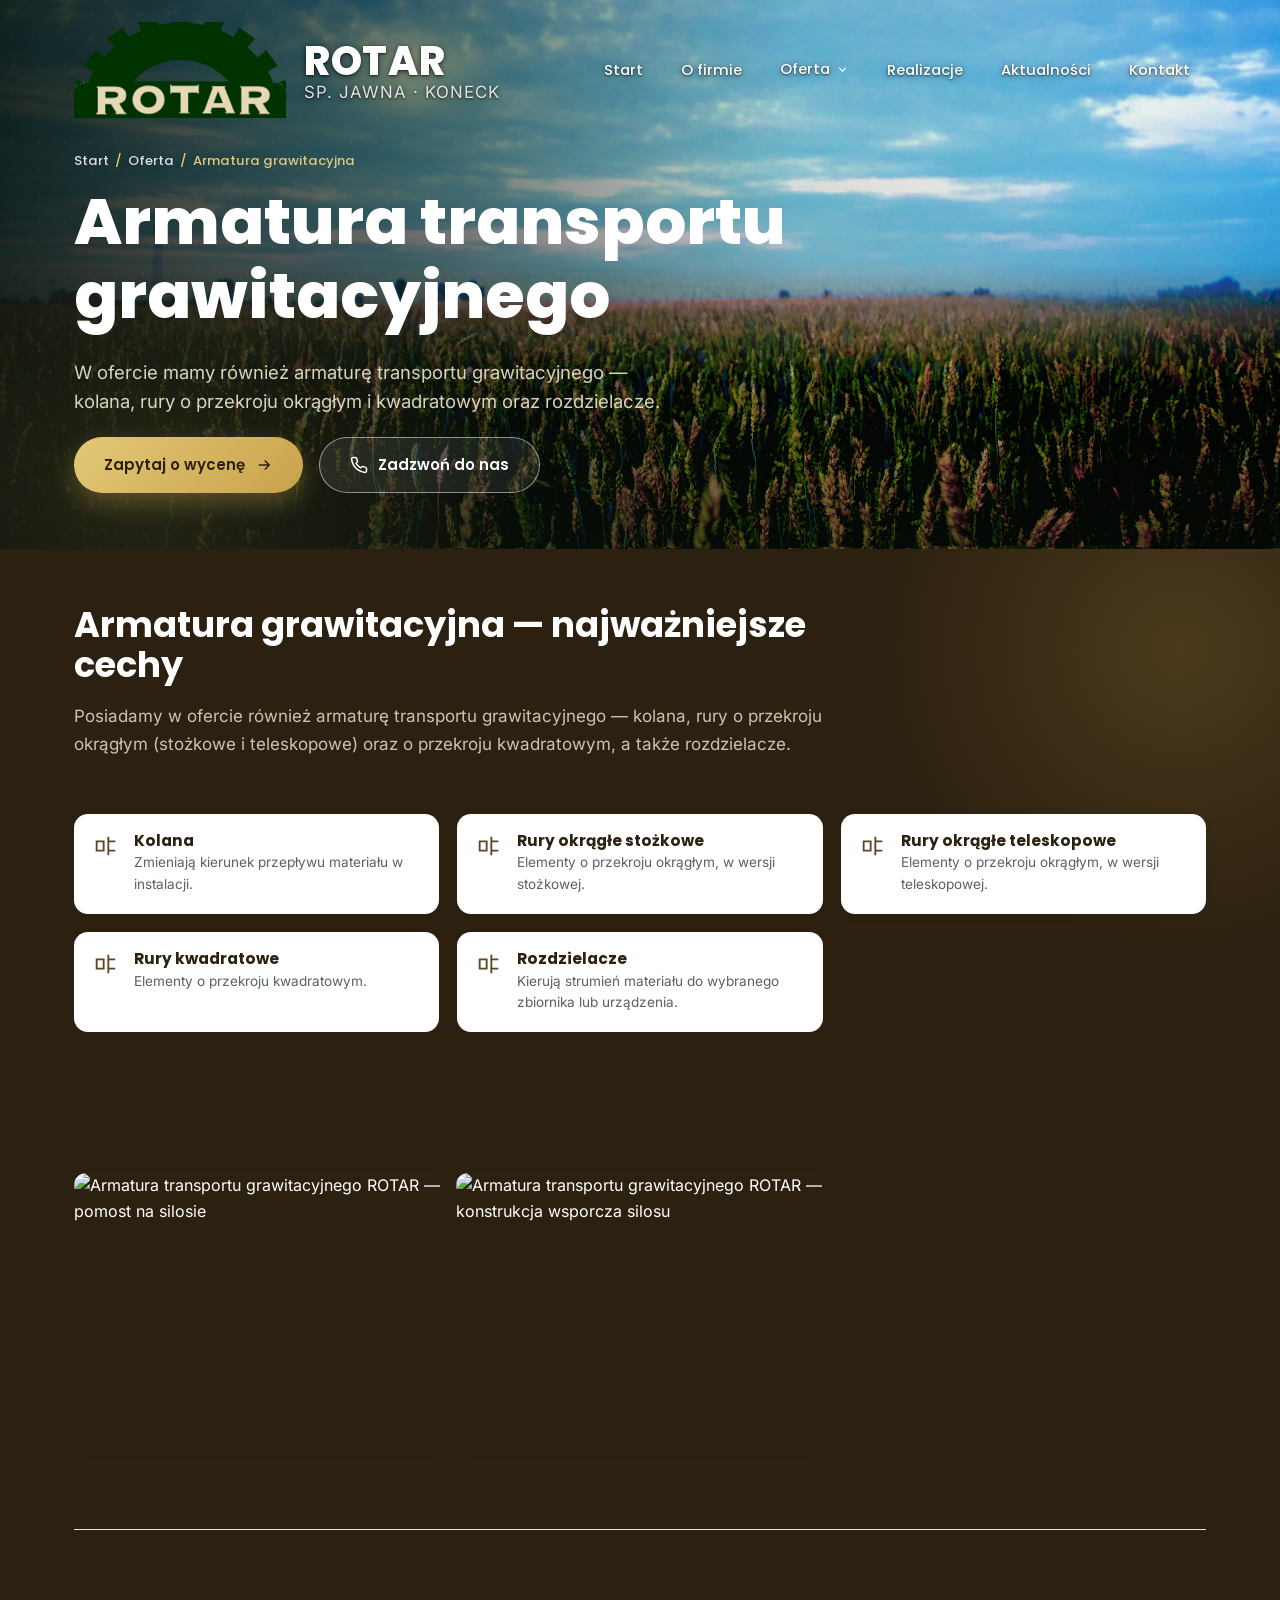
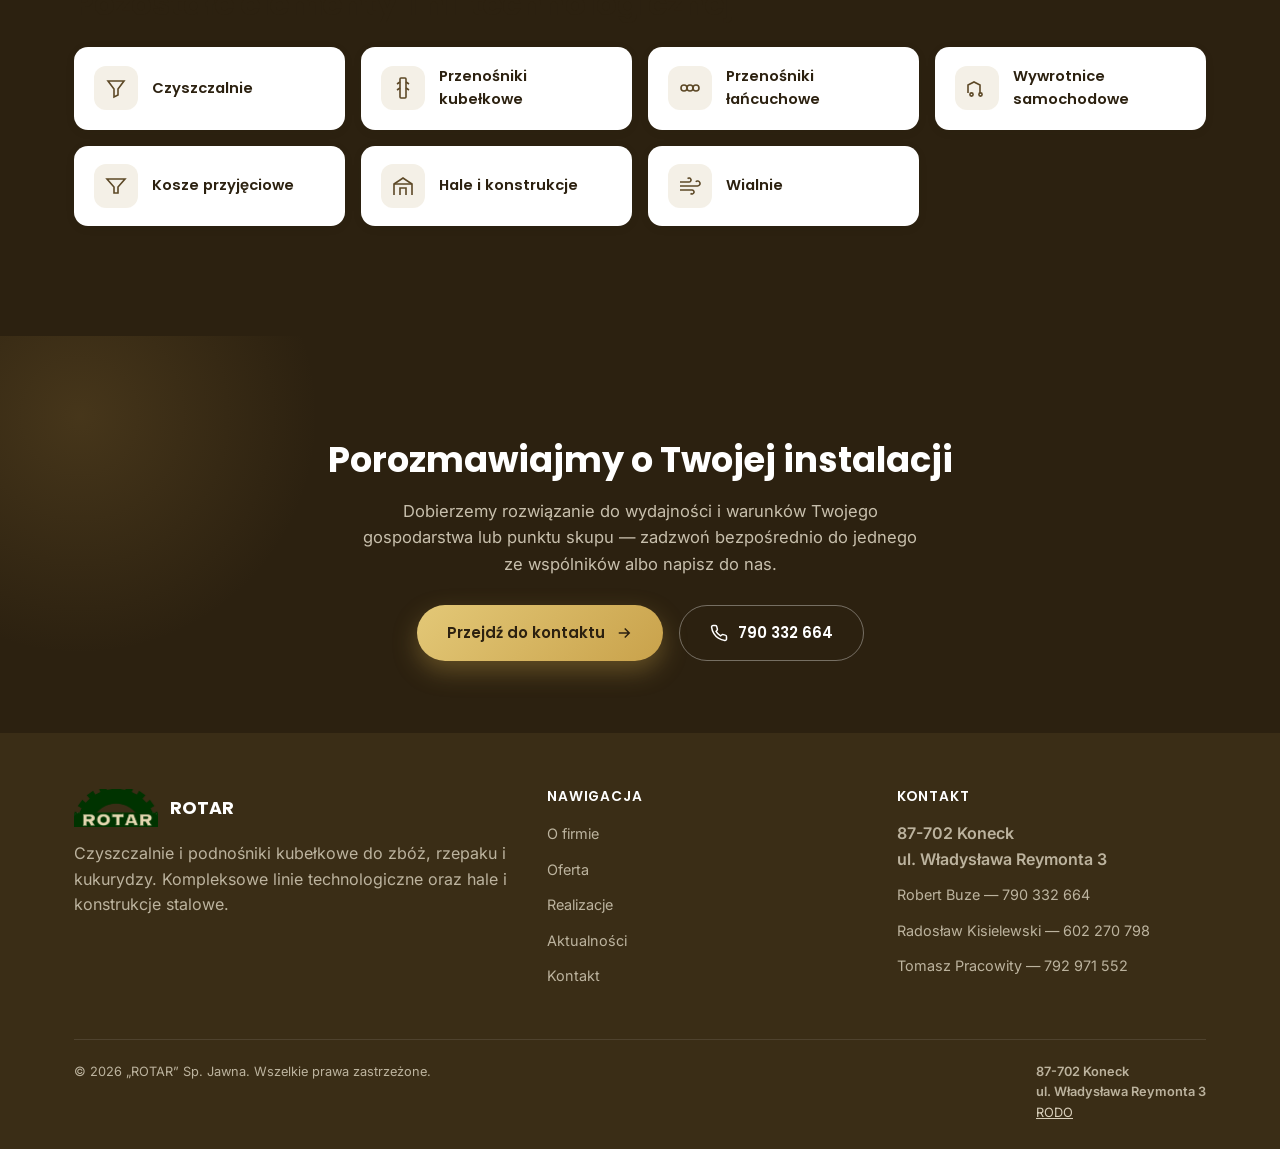
==== commit 50d0348e: "Popraw menu mobilne i dopracuj responsywnosc pod iOS/Android - Menu mobilne: align-items:stretch zam" ====
--- a/armatura-grawitacyjna.html
+++ b/armatura-grawitacyjna.html
@@ -2,7 +2,7 @@
 <html lang="pl">
 <head>
 <meta charset="UTF-8">
-<meta name="viewport" content="width=device-width, initial-scale=1.0">
+<meta name="viewport" content="width=device-width, initial-scale=1.0, viewport-fit=cover">
 <title>Armatura transportu grawitacyjnego — kolana, rury, rozdzielacze — ROTAR</title>
 <meta name="description" content="Armatura transportu grawitacyjnego ROTAR — kolana, rury o przekroju okrągłym (stożkowe i teleskopowe) oraz kwadratowym, a także rozdzielacze.">
 <meta name="robots" content="index, follow">
@@ -117,19 +117,18 @@
           </button>
           <div class="nav-dropdown-menu" id="oferta-dropdown-menu">
             <a href="czyszczalnie.html"><svg aria-hidden="true" focusable="false" viewBox="0 0 24 24" fill="none" stroke="currentColor" stroke-width="1.6"><path d="M4 5h16l-6 8v6l-4 2v-8L4 5z"/></svg>Czyszczalnie</a>
+            <a href="wialnie.html"><svg aria-hidden="true" focusable="false" viewBox="0 0 24 24" fill="none" stroke="currentColor" stroke-width="1.6"><path d="M9.59 4.59A2 2 0 1 1 11 8H2m10.59 11.41A2 2 0 1 0 14 16H2m15.73-8.27A2.5 2.5 0 1 1 19.5 12H2"/></svg>Wialnie</a>
             <a href="przenosniki-kubelkowe.html"><svg aria-hidden="true" focusable="false" viewBox="0 0 24 24" fill="none" stroke="currentColor" stroke-width="1.6"><rect x="9" y="2" width="6" height="20" rx="1"/><path d="M6 8l3-2M18 8l-3-2M6 14l3-2M18 14l-3-2"/></svg>Przenośniki kubełkowe</a>
             <a href="przenosniki-lancuchowe.html"><svg aria-hidden="true" focusable="false" viewBox="0 0 24 24" fill="none" stroke="currentColor" stroke-width="1.6"><circle cx="6" cy="12" r="3"/><circle cx="12" cy="12" r="3"/><circle cx="18" cy="12" r="3"/></svg>Przenośniki łańcuchowe</a>
             <a href="wywrotnice-samochodowe.html"><svg aria-hidden="true" focusable="false" viewBox="0 0 24 24" fill="none" stroke="currentColor" stroke-width="1.6"><path d="M3 17V9l6-3 6 3v8"/><circle cx="6.5" cy="18.5" r="1.6"/><circle cx="15.5" cy="18.5" r="1.6"/></svg>Wywrotnice samochodowe</a>
             <a href="kosze-przyjeciowe.html"><svg aria-hidden="true" focusable="false" viewBox="0 0 24 24" fill="none" stroke="currentColor" stroke-width="1.6"><path d="M3 5h18l-7 8v6h-4v-6L3 5z"/></svg>Kosze przyjęciowe</a>
             <a href="hale-i-konstrukcje.html"><svg aria-hidden="true" focusable="false" viewBox="0 0 24 24" fill="none" stroke="currentColor" stroke-width="1.6"><path d="M3 21V10l9-6 9 6v11"/><path d="M3 10h18M9 21v-7h6v7"/></svg>Hale i konstrukcje</a>
             <a href="armatura-grawitacyjna.html"><svg aria-hidden="true" focusable="false" viewBox="0 0 24 24" fill="none" stroke="currentColor" stroke-width="1.6"><path d="M4 8h6v8H4zM14 4v16M14 8h6M14 16h6"/></svg>Armatura grawitacyjna</a>
-            <a href="wialnie.html"><svg aria-hidden="true" focusable="false" viewBox="0 0 24 24" fill="none" stroke="currentColor" stroke-width="1.6"><path d="M9.59 4.59A2 2 0 1 1 11 8H2m10.59 11.41A2 2 0 1 0 14 16H2m15.73-8.27A2.5 2.5 0 1 1 19.5 12H2"/></svg>Wialnie</a>
           </div>
         </li>
         <li><a href="index.html#realizacje">Realizacje</a></li>
         <li><a href="index.html#aktualnosci">Aktualności</a></li>
         <li><a href="index.html#kontakt">Kontakt</a></li>
-        <li><a class="call" href="tel:+48790332664">790&nbsp;332&nbsp;664</a></li>
       </ul>
     </nav>
     <button class="nav-toggle" id="nav-toggle" aria-label="Menu"><span></span><span></span><span></span></button>
@@ -217,8 +216,8 @@
     <div class="product-gallery reveal">
       <h2>Zobacz to rozwiązanie na zdjęciach</h2>
       <div class="gal-cat-grid cols-3">
-        <div class="gal-item" data-group="product-armatura-grawitacyjna"><picture><source type="image/webp" srcset="img/galeria/transport.webp"><img src="img/galeria/transport.jpg" width="1100" height="825" alt="Armatura transportu grawitacyjnego ROTAR — silos" loading="lazy" decoding="async"></picture><span class="zoom"><svg aria-hidden="true" focusable="false" viewBox="0 0 24 24" fill="none" stroke="currentColor" stroke-width="1.8"><circle cx="11" cy="11" r="7"></circle><path d="M21 21l-4.3-4.3M9 11h4M11 9v4"></path></svg></span></div>
-        <div class="gal-item" data-group="product-armatura-grawitacyjna"><picture><source type="image/webp" srcset="img/galeria/zaladunek.webp"><img src="img/galeria/zaladunek.jpg" width="1100" height="825" alt="Gotowe elementy ROTAR przygotowane do wysyłki" loading="lazy" decoding="async"></picture><span class="zoom"><svg aria-hidden="true" focusable="false" viewBox="0 0 24 24" fill="none" stroke="currentColor" stroke-width="1.8"><circle cx="11" cy="11" r="7"></circle><path d="M21 21l-4.3-4.3M9 11h4M11 9v4"></path></svg></span></div>
+        <div class="gal-item" data-group="product-armatura-grawitacyjna"><img src="img/galeria/armatura-01.jpg" width="1920" height="1440" alt="Armatura transportu grawitacyjnego ROTAR — pomost na silosie" loading="lazy" decoding="async"><span class="zoom"><svg aria-hidden="true" focusable="false" viewBox="0 0 24 24" fill="none" stroke="currentColor" stroke-width="1.8"><circle cx="11" cy="11" r="7"></circle><path d="M21 21l-4.3-4.3M9 11h4M11 9v4"></path></svg></span></div>
+        <div class="gal-item" data-group="product-armatura-grawitacyjna"><img src="img/galeria/armatura-02.jpg" width="648" height="1080" alt="Armatura transportu grawitacyjnego ROTAR — konstrukcja wsporcza silosu" loading="lazy" decoding="async"><span class="zoom"><svg aria-hidden="true" focusable="false" viewBox="0 0 24 24" fill="none" stroke="currentColor" stroke-width="1.8"><circle cx="11" cy="11" r="7"></circle><path d="M21 21l-4.3-4.3M9 11h4M11 9v4"></path></svg></span></div>
       </div>
     </div>
 
@@ -312,7 +311,7 @@
     </div>
     <div class="footer-bottom">
       <span>&copy; <span id="year"></span> „ROTAR” Sp. Jawna. Wszelkie prawa zastrzeżone.</span>
-      <span><strong>87-702 Koneck</strong><br><strong>ul. Władysława Reymonta 3</strong></span>
+      <span><strong>87-702 Koneck</strong><br><strong>ul. Władysława Reymonta 3</strong><br><a href="rodo.html">RODO</a></span>
     </div>
   </div>
 </footer>
--- a/css/style.min.css
+++ b/css/style.min.css
@@ -1 +1 @@
-@font-face{font-family:Inter;font-style:normal;font-weight:400;font-display:swap;src:url('../fonts/inter-400-latin-ext.woff2') format('woff2');unicode-range:U+0100-02BA,U+02BD-02C5,U+02C7-02CC,U+02CE-02D7,U+02DD-02FF,U+0304,U+0308,U+0329,U+1D00-1DBF,U+1E00-1E9F,U+1EF2-1EFF,U+2020,U+20A0-20AB,U+20AD-20C0,U+2113,U+2C60-2C7F,U+A720-A7FF}@font-face{font-family:Inter;font-style:normal;font-weight:400;font-display:swap;src:url('../fonts/inter-400-latin.woff2') format('woff2');unicode-range:U+0000-00FF,U+0131,U+0152-0153,U+02BB-02BC,U+02C6,U+02DA,U+02DC,U+0304,U+0308,U+0329,U+2000-206F,U+20AC,U+2122,U+2191,U+2193,U+2212,U+2215,U+FEFF,U+FFFD}@font-face{font-family:Inter;font-style:normal;font-weight:500;font-display:swap;src:url('../fonts/inter-400-latin-ext.woff2') format('woff2');unicode-range:U+0100-02BA,U+02BD-02C5,U+02C7-02CC,U+02CE-02D7,U+02DD-02FF,U+0304,U+0308,U+0329,U+1D00-1DBF,U+1E00-1E9F,U+1EF2-1EFF,U+2020,U+20A0-20AB,U+20AD-20C0,U+2113,U+2C60-2C7F,U+A720-A7FF}@font-face{font-family:Inter;font-style:normal;font-weight:500;font-display:swap;src:url('../fonts/inter-400-latin.woff2') format('woff2');unicode-range:U+0000-00FF,U+0131,U+0152-0153,U+02BB-02BC,U+02C6,U+02DA,U+02DC,U+0304,U+0308,U+0329,U+2000-206F,U+20AC,U+2122,U+2191,U+2193,U+2212,U+2215,U+FEFF,U+FFFD}@font-face{font-family:Inter;font-style:normal;font-weight:600;font-display:swap;src:url('../fonts/inter-400-latin-ext.woff2') format('woff2');unicode-range:U+0100-02BA,U+02BD-02C5,U+02C7-02CC,U+02CE-02D7,U+02DD-02FF,U+0304,U+0308,U+0329,U+1D00-1DBF,U+1E00-1E9F,U+1EF2-1EFF,U+2020,U+20A0-20AB,U+20AD-20C0,U+2113,U+2C60-2C7F,U+A720-A7FF}@font-face{font-family:Inter;font-style:normal;font-weight:600;font-display:swap;src:url('../fonts/inter-400-latin.woff2') format('woff2');unicode-range:U+0000-00FF,U+0131,U+0152-0153,U+02BB-02BC,U+02C6,U+02DA,U+02DC,U+0304,U+0308,U+0329,U+2000-206F,U+20AC,U+2122,U+2191,U+2193,U+2212,U+2215,U+FEFF,U+FFFD}@font-face{font-family:Poppins;font-style:normal;font-weight:500;font-display:swap;src:url('../fonts/poppins-500-latin-ext.woff2') format('woff2');unicode-range:U+0100-02BA,U+02BD-02C5,U+02C7-02CC,U+02CE-02D7,U+02DD-02FF,U+0304,U+0308,U+0329,U+1D00-1DBF,U+1E00-1E9F,U+1EF2-1EFF,U+2020,U+20A0-20AB,U+20AD-20C0,U+2113,U+2C60-2C7F,U+A720-A7FF}@font-face{font-family:Poppins;font-style:normal;font-weight:500;font-display:swap;src:url('../fonts/poppins-500-latin.woff2') format('woff2');unicode-range:U+0000-00FF,U+0131,U+0152-0153,U+02BB-02BC,U+02C6,U+02DA,U+02DC,U+0304,U+0308,U+0329,U+2000-206F,U+20AC,U+2122,U+2191,U+2193,U+2212,U+2215,U+FEFF,U+FFFD}@font-face{font-family:Poppins;font-style:normal;font-weight:600;font-display:swap;src:url('../fonts/poppins-600-latin-ext.woff2') format('woff2');unicode-range:U+0100-02BA,U+02BD-02C5,U+02C7-02CC,U+02CE-02D7,U+02DD-02FF,U+0304,U+0308,U+0329,U+1D00-1DBF,U+1E00-1E9F,U+1EF2-1EFF,U+2020,U+20A0-20AB,U+20AD-20C0,U+2113,U+2C60-2C7F,U+A720-A7FF}@font-face{font-family:Poppins;font-style:normal;font-weight:600;font-display:swap;src:url('../fonts/poppins-600-latin.woff2') format('woff2');unicode-range:U+0000-00FF,U+0131,U+0152-0153,U+02BB-02BC,U+02C6,U+02DA,U+02DC,U+0304,U+0308,U+0329,U+2000-206F,U+20AC,U+2122,U+2191,U+2193,U+2212,U+2215,U+FEFF,U+FFFD}@font-face{font-family:Poppins;font-style:normal;font-weight:700;font-display:swap;src:url('../fonts/poppins-700-latin-ext.woff2') format('woff2');unicode-range:U+0100-02BA,U+02BD-02C5,U+02C7-02CC,U+02CE-02D7,U+02DD-02FF,U+0304,U+0308,U+0329,U+1D00-1DBF,U+1E00-1E9F,U+1EF2-1EFF,U+2020,U+20A0-20AB,U+20AD-20C0,U+2113,U+2C60-2C7F,U+A720-A7FF}@font-face{font-family:Poppins;font-style:normal;font-weight:700;font-display:swap;src:url('../fonts/poppins-700-latin.woff2') format('woff2');unicode-range:U+0000-00FF,U+0131,U+0152-0153,U+02BB-02BC,U+02C6,U+02DA,U+02DC,U+0304,U+0308,U+0329,U+2000-206F,U+20AC,U+2122,U+2191,U+2193,U+2212,U+2215,U+FEFF,U+FFFD}@font-face{font-family:Poppins;font-style:normal;font-weight:800;font-display:swap;src:url('../fonts/poppins-800-latin-ext.woff2') format('woff2');unicode-range:U+0100-02BA,U+02BD-02C5,U+02C7-02CC,U+02CE-02D7,U+02DD-02FF,U+0304,U+0308,U+0329,U+1D00-1DBF,U+1E00-1E9F,U+1EF2-1EFF,U+2020,U+20A0-20AB,U+20AD-20C0,U+2113,U+2C60-2C7F,U+A720-A7FF}@font-face{font-family:Poppins;font-style:normal;font-weight:800;font-display:swap;src:url('../fonts/poppins-800-latin.woff2') format('woff2');unicode-range:U+0000-00FF,U+0131,U+0152-0153,U+02BB-02BC,U+02C6,U+02DA,U+02DC,U+0304,U+0308,U+0329,U+2000-206F,U+20AC,U+2122,U+2191,U+2193,U+2212,U+2215,U+FEFF,U+FFFD}:root{--green-950:#2c2110;--green-900:#3a2d16;--green-800:#4a3a1e;--green-700:#5c4826;--green-600:#7d6337;--green-accent:#a4813f;--gold:#c9a24b;--gold-light:#e3c877;--cream:#f4ecd8;--cream-soft:#faf6ea;--ink:#16211b;--gray-700:#4a544d;--gray-500:#59645c;--gray-200:#e3e6e1;--bg:#f5eedf;--white:#ffffff;--radius:14px;--radius-lg:22px;--shadow-sm:0 2px 10px rgba(44,33,16,.08);--shadow-md:0 12px 32px rgba(44,33,16,.14);--shadow-lg:0 24px 60px rgba(44,33,16,.22);--ease:cubic-bezier(.22,1,.36,1)}.page-loader{position:fixed;inset:0;z-index:9999;display:flex;align-items:center;justify-content:center;background:#152417;transition:opacity .5s var(--ease),visibility .5s var(--ease);animation:0s linear 4.5s forwards loaderFailsafe}.page-loader.loaded{opacity:0;visibility:hidden;pointer-events:none}@keyframes loaderFailsafe{to{opacity:0;visibility:hidden;pointer-events:none}}.page-loader-inner{position:relative;display:flex;align-items:center;justify-content:center}.page-loader-inner .rotar-logo{position:relative;z-index:1;width:150px;height:auto;animation:1.6s ease-in-out infinite loaderPulse}.page-loader-ring{position:absolute;width:200px;height:200px;border-radius:50%;border:3px solid rgba(227,200,119,.18);border-top-color:var(--gold-light);animation:1.1s linear infinite loaderSpin}@keyframes loaderPulse{0%,100%{transform:scale(1);opacity:.92}50%{transform:scale(1.08);opacity:1}}@keyframes loaderSpin{to{transform:rotate(360deg)}}*,::after,::before{box-sizing:border-box}html{scroll-behavior:smooth}body{margin:0;font-family:Inter,system-ui,-apple-system,Segoe UI,Roboto,sans-serif;color:var(--ink);background:var(--bg);line-height:1.6;overflow-x:hidden}h1,h2,h3,h4{font-family:Poppins,system-ui,sans-serif;line-height:1.15;margin:0 0 .5em;color:var(--green-950)}p{margin:0 0 1em}a{color:inherit;text-decoration:none}img{max-width:100%;display:block}ul{margin:0;padding:0;list-style:none}button{font:inherit;cursor:pointer;border:none;background:0 0;color:inherit}:focus-visible{outline:2px solid var(--gold);outline-offset:3px;border-radius:4px}.skip-link{position:absolute;top:-48px;left:8px;z-index:3000;background:var(--green-950);color:#fff;padding:12px 20px;border-radius:8px;font-family:Poppins,sans-serif;font-weight:600;font-size:.9rem;transition:top .25s var(--ease)}.skip-link:focus{top:8px}.container{width:100%;max-width:1180px;margin:0 auto;padding:0 24px}section{position:relative}section[id]{scroll-margin-top:88px}.section-pad{padding:110px 0}@media(max-width:768px){.section-pad{padding:72px 0}}.eyebrow{display:inline-flex;align-items:center;gap:8px;font-family:Poppins,sans-serif;font-weight:600;font-size:.78rem;letter-spacing:.14em;text-transform:uppercase;color:var(--green-700);background:rgba(164,129,63,.1);padding:7px 16px;border-radius:999px;margin-bottom:18px}.eyebrow::before{content:"";width:6px;height:6px;border-radius:50%;background:var(--gold)}.section-head{max-width:680px;margin:0 0 56px}.section-head.center{margin-left:auto;margin-right:auto;text-align:center}.section-head h2{font-size:clamp(1.7rem,3.4vw,2.5rem)}.section-head p{color:var(--gray-700);font-size:1.05rem}.btn{display:inline-flex;align-items:center;gap:10px;padding:15px 30px;border-radius:999px;font-family:Poppins,sans-serif;font-weight:600;font-size:.94rem;transition:transform .35s var(--ease),box-shadow .35s var(--ease),background .3s,color .3s;white-space:nowrap}.btn-primary{background:linear-gradient(135deg,var(--gold-light),var(--gold));color:var(--green-950);box-shadow:0 10px 24px rgba(201,162,75,.35)}.btn-primary:hover{transform:translateY(-3px);box-shadow:0 16px 32px rgba(201,162,75,.45)}.btn-ghost{background:rgba(255,255,255,.08);border:1.5px solid rgba(255,255,255,.5);color:#fff;backdrop-filter:blur(6px)}.btn-ghost:hover{background:rgba(255,255,255,.18);transform:translateY(-3px)}.btn-outline{border:1.5px solid var(--green-700);color:var(--green-800)}.btn-outline:hover{background:var(--green-800);color:#fff;transform:translateY(-3px)}.btn svg{width:18px;height:18px;flex:none}@media(max-width:480px){.btn{white-space:normal;text-align:center}}.reveal{opacity:0;transform:translateY(38px);filter:blur(7px);transition:opacity .95s var(--ease),transform .95s var(--ease),filter .95s var(--ease);will-change:opacity,transform,filter}.reveal.in{opacity:1;transform:translateY(0);filter:blur(0);will-change:auto}.reveal-scale{opacity:0;transform:scale(.9);filter:blur(7px);transition:opacity .9s var(--ease),transform .9s var(--ease),filter .9s var(--ease);will-change:opacity,transform,filter}.reveal-scale.in{opacity:1;transform:scale(1);filter:blur(0);will-change:auto}.reveal-left{opacity:0;transform:translateX(-52px);filter:blur(6px);transition:opacity .9s var(--ease),transform .9s var(--ease),filter .9s var(--ease);will-change:opacity,transform,filter}.reveal-left.in{opacity:1;transform:translateX(0);filter:blur(0);will-change:auto}.reveal-right{opacity:0;transform:translateX(52px);filter:blur(6px);transition:opacity .9s var(--ease),transform .9s var(--ease),filter .9s var(--ease);will-change:opacity,transform,filter}.reveal-right.in{opacity:1;transform:translateX(0);filter:blur(0);will-change:auto}@media(prefers-reduced-motion:reduce){.page-loader-inner .rotar-logo,.page-loader-ring{animation:none}.reveal,.reveal-left,.reveal-right,.reveal-scale{opacity:1;transform:none;filter:none;transition:none}}.stagger>*{transition-delay:calc(var(--i,0) * 110ms)}.rotar-logo{position:relative;display:inline-block;flex:none;aspect-ratio:225/102;height:96px;width:auto;transition:height .35s var(--ease)}.rotar-logo-mask{position:absolute;inset:0;overflow:hidden}.rotar-logo-gear{position:absolute;left:50.6667%;top:105.8824%;width:109.6297%;height:241.8299%;max-width:none;max-height:none;transform:translate(-50%,-50%);animation:9s linear infinite rotar-spin}@keyframes rotar-spin{from{transform:translate(-50%,-50%) rotate(0)}to{transform:translate(-50%,-50%) rotate(360deg)}}@media(prefers-reduced-motion:reduce){.rotar-logo-gear{animation:none}}.rotar-logo-ribbon{position:absolute;inset:0;width:100%;height:100%;display:block}#site-header{position:fixed;top:0;left:0;right:0;z-index:1000;padding:22px 0;transition:padding .35s var(--ease),background .35s var(--ease),box-shadow .35s var(--ease)}#site-header .container{display:flex;align-items:center;justify-content:space-between}#site-header.scrolled{padding:12px 0;background:rgba(251,250,246,.88);backdrop-filter:blur(14px);box-shadow:0 6px 24px rgba(44,33,16,.08)}.brand{display:flex;align-items:center;gap:18px}.brand .rotar-logo{height:96px;position:relative;z-index:1}#site-header.scrolled .brand .rotar-logo{height:72px}.brand-text{position:relative;display:flex;flex-direction:column;line-height:1.1}.brand-text::before{content:"";position:absolute;top:50%;left:-24px;transform:translateY(-50%) scale(1);width:260px;height:150px;border-radius:50%;background:radial-gradient(closest-side,rgba(227,200,119,.45),transparent 72%);filter:blur(14px);z-index:-1;pointer-events:none;animation:4s ease-in-out infinite brandGlow}.brand-text strong{font-family:Poppins,sans-serif;font-weight:800;letter-spacing:.02em;font-size:2.5rem;color:#fff;transition:color .35s}.brand-text span{font-size:1.05rem;letter-spacing:.06em;color:rgba(255,255,255,.85);transition:color .35s;text-transform:uppercase}@keyframes brandGlow{0%,100%{opacity:.55;transform:translateY(-50%) scale(1)}50%{opacity:1;transform:translateY(-50%) scale(1.12)}}#site-header.scrolled .brand-text strong{color:var(--green-950)}#site-header.scrolled .brand-text span{color:var(--gray-700)}.main-nav ul{display:flex;gap:6px;align-items:center}.main-nav ul>li{flex:none}.main-nav a{font-family:Poppins,sans-serif;font-weight:500;font-size:.92rem;color:#fff;padding:10px 16px;border-radius:999px;white-space:nowrap;transition:background .3s,color .3s;position:relative}#site-header:not(.scrolled) .main-nav a,#site-header:not(.scrolled) .nav-dropdown-toggle,#site-header:not(.scrolled) .brand-text strong,#site-header:not(.scrolled) .brand-text span{text-shadow:0 1px 6px rgba(0,0,0,.55),0 1px 2px rgba(0,0,0,.5)}#site-header.scrolled .main-nav a{color:var(--ink)}.main-nav a:hover{background:rgba(255,255,255,.14)}#site-header.scrolled .main-nav a:hover{background:rgba(74,58,30,.1);color:var(--green-800)}.main-nav a.call{background:var(--gold);color:var(--green-950)}.main-nav a.call:hover{background:var(--gold-light)}.nav-dropdown{position:relative}.nav-dropdown-toggle{display:inline-flex;align-items:center;gap:6px;white-space:nowrap;font-family:Poppins,sans-serif;font-weight:500;font-size:.92rem;color:#fff;padding:10px 16px;border-radius:999px;transition:background .3s,color .3s}#site-header.scrolled .nav-dropdown-toggle{color:var(--ink)}.nav-dropdown-toggle:hover{background:rgba(255,255,255,.14)}#site-header.scrolled .nav-dropdown-toggle:hover{background:rgba(74,58,30,.1);color:var(--green-800)}.nav-dropdown-chevron{width:13px;height:13px;flex:none;transition:transform .3s var(--ease)}.nav-dropdown.open .nav-dropdown-chevron,.nav-dropdown:hover .nav-dropdown-chevron{transform:rotate(180deg)}.nav-dropdown-menu{position:absolute;top:calc(100% + 14px);left:50%;transform:translateX(-50%) translateY(6px);min-width:290px;background:var(--white);border-radius:var(--radius-lg);box-shadow:var(--shadow-lg);padding:10px;display:grid;grid-template-columns:1fr;gap:2px;opacity:0;visibility:hidden;pointer-events:none;transition:opacity .25s var(--ease),transform .25s var(--ease),visibility .25s;z-index:1200}.nav-dropdown-menu::before{content:"";position:absolute;top:-6px;left:50%;width:12px;height:12px;border-radius:3px;background:var(--white);transform:translateX(-50%) rotate(45deg)}.nav-dropdown-menu::after{content:"";position:absolute;top:-14px;left:0;right:0;height:14px}.nav-dropdown.open .nav-dropdown-menu,.nav-dropdown:hover .nav-dropdown-menu{opacity:1;visibility:visible;pointer-events:auto;transform:translateX(-50%) translateY(0)}.nav-dropdown-menu a{display:flex;align-items:center;gap:12px;padding:11px 13px;border-radius:10px;font-family:Poppins,sans-serif;font-weight:500;font-size:.88rem;color:var(--ink);transition:background .2s}.nav-dropdown-menu a:hover{background:var(--bg)}.nav-dropdown-menu a svg{width:20px;height:20px;flex:none;color:var(--green-700)}@media(max-width:1240px){.nav-dropdown-toggle{width:100%;justify-content:space-between;color:#fff!important;padding:14px 10px;font-size:1.1rem}.nav-dropdown-menu{position:static;transform:none;min-width:0;width:100%;background:rgba(255,255,255,.04);box-shadow:none;max-height:0;overflow:hidden;padding:0 4px;opacity:1;visibility:visible;pointer-events:auto;transition:max-height .4s var(--ease),padding .4s var(--ease)}.nav-dropdown-menu::before{display:none}.nav-dropdown.open .nav-dropdown-menu{max-height:640px;padding:6px 4px 10px}.nav-dropdown-menu a{color:#fff!important;font-size:.98rem}.nav-dropdown-menu a:hover{background:rgba(255,255,255,.08)}.nav-dropdown-menu a svg{color:var(--gold-light)}}.nav-toggle{display:none;flex-direction:column;gap:5px;width:44px;height:44px;align-items:center;justify-content:center;border-radius:10px}.nav-toggle span{width:22px;height:2px;background:#fff;transition:all .3s var(--ease)}#site-header.scrolled .nav-toggle span{background:var(--ink)}.nav-toggle.active span:first-child{transform:translateY(7px) rotate(45deg)}.nav-toggle.active span:nth-child(2){opacity:0}.nav-toggle.active span:nth-child(3){transform:translateY(-7px) rotate(-45deg)}@media(max-width:1240px){#site-header .container{gap:12px}.main-nav{position:fixed;top:0;right:0;bottom:0;width:min(340px,84vw);background:var(--green-950);display:flex;align-items:center;overflow-y:auto;box-shadow:-16px 0 44px rgba(0,0,0,.28);transform:translateX(100%);transition:transform .45s var(--ease);padding:40px 28px}.main-nav.open{transform:translateX(0)}.main-nav ul{flex-direction:column;align-items:flex-start;width:100%;gap:4px}.main-nav a{color:#fff!important;width:100%;padding:14px 10px;font-size:1.1rem}.nav-toggle{display:flex;flex:none}}@media(max-width:640px){.brand .rotar-logo{height:60px}#site-header.scrolled .brand .rotar-logo{height:48px}.brand-text strong{font-size:1.6rem}.brand-text span{font-size:.76rem}.brand-text::before{width:190px;height:110px;animation:none;opacity:.75}}@media(max-width:380px){.brand-text span{display:none}}.hero{min-height:100vh;display:flex;align-items:center;position:relative;padding:150px 0 90px;overflow:hidden;background:#152417}.hero-bg{position:absolute;inset:0;background-image:image-set(url('../img/wheat-field.webp') type('image/webp'), url('../img/wheat-field.jpg') type('image/jpeg'));background-size:cover;background-position:center;filter:saturate(1.1) brightness(.5);transform:scale(1.06)}@media(max-width:768px){.hero-bg{background-image:image-set(url('../img/wheat-field-mobile.webp') type('image/webp'), url('../img/wheat-field-mobile.jpg') type('image/jpeg'))}}.hero-bg-wheat{background-position:center 62%;filter:saturate(2.3) brightness(1.15) contrast(1.16) sepia(.03) hue-rotate(-12deg);transform:scale(1.14)}.hero-bg-wind{background-position:center 62%;filter:url(#wheat-wave) saturate(2.3) brightness(1.15) contrast(1.16) sepia(.03) hue-rotate(-12deg);transform:scale(1.14);transform-origin:bottom center;-webkit-mask-image:linear-gradient(to bottom,transparent 0%,transparent 54%,rgba(0,0,0,.45) 62%,#000 72%,#000 100%);mask-image:linear-gradient(to bottom,transparent 0%,transparent 54%,rgba(0,0,0,.45) 62%,#000 72%,#000 100%);animation:6.5s ease-in-out infinite wheatSway}@keyframes wheatSway{0%,100%{transform:scale(1.16) skewX(-.5deg)}50%{transform:scale(1.16) skewX(4.5deg)}}.hero-overlay{position:absolute;inset:0;background:linear-gradient(90deg,rgba(10,18,11,.9) 0,rgba(10,18,11,.56) 36%,rgba(10,18,11,.16) 62%,rgba(10,18,11,.04) 100%),linear-gradient(to top,rgba(8,14,9,.6) 0,rgba(8,14,9,.1) 38%,transparent 68%)}.hero-glow{position:absolute;inset:0;pointer-events:none;background:radial-gradient(620px 480px at 80% 12%,rgba(227,200,119,.24),transparent 65%),radial-gradient(520px 420px at 12% 88%,rgba(164,129,63,.18),transparent 70%);mix-blend-mode:screen;animation:10s ease-in-out infinite heroGlowPulse}@keyframes heroGlowPulse{0%,100%{opacity:.7}50%{opacity:1}}.hero-grain{position:absolute;inset:0;opacity:.5;background-image:radial-gradient(rgba(255,255,255,.08) 1px,transparent 1px);background-size:26px 26px;animation:40s linear infinite driftGrain}@keyframes driftGrain{from{background-position:0 0}to{background-position:400px 260px}}@media(max-width:768px){.hero-grain{animation:none}.hero-watermark{display:none}.hero-bg-wind{display:none}}.hero-watermark{position:absolute;right:clamp(16px,4vw,64px);bottom:clamp(120px,18vh,180px);z-index:1;pointer-events:none;font-family:Poppins,sans-serif;font-weight:800;font-size:clamp(1.5rem,2.8vw,2.3rem);letter-spacing:.5em;color:rgba(227,200,119,.16);-webkit-text-stroke:1px rgba(227,200,119,.35);animation:4.5s ease-in-out infinite watermarkGlow;user-select:none}@keyframes watermarkGlow{0%,100%{text-shadow:0 0 6px rgba(227,200,119,.15),0 0 14px rgba(227,200,119,.08);color:rgba(227,200,119,.14)}50%{text-shadow:0 0 18px rgba(227,200,119,.65),0 0 42px rgba(227,200,119,.35),0 0 70px rgba(227,200,119,.18);color:rgba(227,200,119,.45)}}.hero .container{position:relative;z-index:2}.hero-inner{max-width:760px}.hero-inner h1{color:#fff;font-size:clamp(2.3rem,5.4vw,4rem);font-weight:800;margin-bottom:.4em}.hero-inner h1 em{font-style:normal;color:var(--gold-light);background:linear-gradient(90deg,var(--gold-light),var(--gold));-webkit-background-clip:text;background-clip:text;color:transparent}.hero-inner p.lead{color:rgba(244,236,216,.88);font-size:1.15rem;max-width:600px;margin-bottom:1.1em}.hero-cta{display:flex;gap:16px;flex-wrap:wrap;margin-bottom:70px}.hero-chips{display:flex;flex-wrap:wrap;gap:10px}.hero-chips a{font-family:Poppins,sans-serif;font-size:.82rem;font-weight:500;color:rgba(255,255,255,.85);border:1px solid rgba(255,255,255,.25);padding:9px 16px;border-radius:999px;transition:all .3s var(--ease)}.hero-chips a:hover{background:var(--gold);border-color:var(--gold);color:var(--green-950);transform:translateY(-2px)}@media(max-width:560px){.hero-cta{flex-direction:column;align-items:stretch}.hero-cta .btn{justify-content:center}}@media(max-width:480px){.hero-chips{gap:8px}.hero-chips a{padding:8px 13px;font-size:.78rem}}.scroll-cue{position:absolute;bottom:36px;left:50%;transform:translateX(-50%);display:flex;flex-direction:column;align-items:center;gap:8px;color:rgba(255,255,255,.6);font-size:.72rem;letter-spacing:.14em;text-transform:uppercase;z-index:2}.scroll-cue .line{width:1px;height:36px;background:linear-gradient(to bottom,rgba(255,255,255,.8),transparent);animation:1.8s ease-in-out infinite cueMove}@keyframes cueMove{0%{transform:scaleY(0);transform-origin:top}50%{transform:scaleY(1);transform-origin:top}51%{transform-origin:bottom}100%{transform:scaleY(0);transform-origin:bottom}}@media(max-width:768px){.hero{padding:130px 0 70px;min-height:auto}.hero-cta{margin-bottom:44px}.scroll-cue{display:none}}.trust-strip{position:relative;overflow:hidden;background:linear-gradient(135deg,#182b1b,#0f1c12);padding:26px 0}.trust-strip::before{content:"";position:absolute;inset:0;pointer-events:none;background:radial-gradient(520px 220px at 12% 0,rgba(227,200,119,.18),transparent 70%),radial-gradient(420px 220px at 88% 100%,rgba(164,129,63,.14),transparent 70%)}.trust-strip .container{position:relative;z-index:1;display:flex;flex-wrap:wrap;gap:20px 40px;justify-content:space-between;align-items:center}.trust-item{display:flex;align-items:center;gap:12px;color:var(--cream);font-family:Poppins,sans-serif;font-size:.88rem;font-weight:500}.trust-item svg{width:26px;height:26px;flex:none;color:var(--gold-light)}@media(max-width:640px){.trust-strip .container{display:grid;grid-template-columns:1fr 1fr;gap:18px 20px;justify-content:start}.trust-item{font-size:.82rem}.trust-item svg{width:22px;height:22px}}@media(max-width:420px){.trust-strip .container{grid-template-columns:1fr}}.about{background:var(--bg)}.about-grid{display:grid;grid-template-columns:1.05fr .95fr;gap:64px;align-items:center}@media(max-width:920px){.about-grid{grid-template-columns:1fr}}.about-copy p{color:var(--gray-700);font-size:1.04rem}.value-list{display:grid;grid-template-columns:1fr 1fr;gap:18px;margin-top:34px}@media(max-width:520px){.value-list{grid-template-columns:1fr}}.value-item{display:flex;gap:14px;padding:18px;border-radius:var(--radius);background:var(--white);box-shadow:var(--shadow-sm);transition:transform .35s var(--ease),box-shadow .35s var(--ease)}.value-item:hover{transform:translateY(-4px);box-shadow:var(--shadow-md)}.value-item svg{width:28px;height:28px;flex:none;color:var(--green-700)}.value-item h3{font-size:.96rem;margin-bottom:.2em}.value-item p{font-size:.85rem;color:var(--gray-500);margin:0}.about-media{position:relative}.about-media .frame{position:relative;border-radius:var(--radius-lg);overflow:hidden;box-shadow:var(--shadow-lg);aspect-ratio:4/5}.about-media .frame img{width:100%;height:100%;object-fit:cover;transition:transform .8s var(--ease)}.about-media .frame:hover img{transform:scale(1.06)}.about-media .badge{position:absolute;bottom:-26px;left:-26px;background:var(--green-950);color:#fff;padding:20px 24px;border-radius:var(--radius);box-shadow:var(--shadow-lg);font-family:Poppins,sans-serif;display:flex;align-items:center;gap:14px;max-width:230px}@media(max-width:920px){.about-media .badge{left:0;bottom:-20px;padding:14px 16px}}.about-media .badge svg{width:34px;height:34px;color:var(--gold-light);flex:none}.about-media .badge strong{display:block;font-size:.95rem}.about-media .badge span{font-size:.74rem;color:rgba(255,255,255,.7)}.offer{background:var(--green-950);color:#fff;position:relative;overflow:hidden}.offer::before{content:"";position:absolute;top:-200px;right:-200px;width:600px;height:600px;border-radius:50%;background:radial-gradient(circle,rgba(164,129,63,.25),transparent 70%)}.offer-head{text-align:center;max-width:680px;margin:0 auto 56px}.offer-head-brand{display:inline-flex;align-items:center;justify-content:center;flex-wrap:wrap;gap:20px;margin-bottom:18px}.offer-logo-gold{height:76px;width:auto;filter:grayscale(1) sepia(1) saturate(6) brightness(1.15) hue-rotate(-8deg) drop-shadow(0 0 16px rgba(227,200,119,.7));animation:4s ease-in-out infinite offerLogoGlow}@media(max-width:400px){.offer-logo-gold{height:56px}.offer-shine-title{font-size:clamp(1.8rem,9vw,2.4rem)}}@keyframes offerLogoGlow{0%,100%{filter:grayscale(1) sepia(1) saturate(6) brightness(1.05) hue-rotate(-8deg) drop-shadow(0 0 10px rgba(227,200,119,.5))}50%{filter:grayscale(1) sepia(1) saturate(6) brightness(1.3) hue-rotate(-8deg) drop-shadow(0 0 22px rgba(227,200,119,.85))}}.offer-shine-title{margin:0;font-family:Poppins,sans-serif;font-weight:800;font-size:clamp(2.4rem,5vw,3.6rem);letter-spacing:.02em;background-image:linear-gradient(115deg,var(--gold) 20%,#fff8e0 40%,var(--gold-light) 50%,var(--gold) 80%);background-size:250% 100%;-webkit-background-clip:text;background-clip:text;color:transparent;animation:3.5s linear infinite offerTitleShine}@keyframes offerTitleShine{0%{background-position:220% 0}100%{background-position:-40% 0}}.offer-head p{color:rgba(244,236,216,.75);font-size:1.05rem;margin:0}.tabs{position:relative;z-index:1}.tab-panels{position:relative}.tab-panel{display:grid;grid-template-columns:1fr 1fr;gap:56px;align-items:center;padding:36px 0;border-top:1px solid rgba(255,255,255,.08);scroll-margin-top:96px}.tab-panel:first-child{border-top:0;padding-top:0}@media(max-width:860px){.tab-panel{grid-template-columns:1fr;gap:30px}}@media(max-width:480px){.tab-panel h3{font-size:1.35rem}}.tab-panel .panel-copy .icon-badge{width:56px;height:56px;border-radius:16px;background:rgba(201,162,75,.14);display:flex;align-items:center;justify-content:center;margin-bottom:20px}.tab-panel .panel-copy .icon-badge svg{width:30px;height:30px;color:var(--gold-light)}.tab-panel h3{color:#fff;font-size:1.6rem;margin-bottom:.5em}.tab-panel p.desc{color:rgba(244,236,216,.8);font-size:1rem}.feature-list{margin-top:22px;display:flex;flex-direction:column;gap:12px}.feature-list li{display:flex;align-items:flex-start;gap:12px;font-size:.94rem;color:rgba(255,255,255,.88)}.feature-list svg{width:20px;height:20px;flex:none;color:var(--gold-light);margin-top:1px}.panel-media{position:relative;border-radius:var(--radius-lg);overflow:hidden;aspect-ratio:5/4;background:linear-gradient(135deg,var(--green-800),var(--green-700));display:flex;align-items:center;justify-content:center;box-shadow:var(--shadow-lg)}.panel-media img{width:100%;height:100%;object-fit:cover;filter:saturate(1.05)}.panel-media.icon-only svg{width:38%;height:38%;color:rgba(255,255,255,.16)}.panel-media .tag{position:absolute;top:16px;left:16px;z-index:2;background:rgba(44,33,16,.65);backdrop-filter:blur(6px);color:var(--gold-light);font-family:Poppins,sans-serif;font-size:.72rem;letter-spacing:.08em;text-transform:uppercase;padding:7px 14px;border-radius:999px}.realizacje{background:var(--cream-soft)}.real-video-wrap{max-width:820px;margin:0 auto 64px}.video-frame{position:relative;border-radius:var(--radius-lg);overflow:hidden;box-shadow:var(--shadow-lg);aspect-ratio:16/9;background:#000}.video-frame iframe{position:absolute;inset:0;width:100%;height:100%;border:0}.video-facade{position:absolute;inset:0;width:100%;height:100%;padding:0;display:block;overflow:hidden}.video-facade img,.video-facade picture{position:absolute;inset:0;width:100%;height:100%;object-fit:cover}.video-facade::after{content:"";position:absolute;inset:0;background:linear-gradient(to top,rgba(10,8,4,.55),rgba(10,8,4,.1) 55%)}.video-play{position:absolute;top:50%;left:50%;transform:translate(-50%,-50%);width:76px;height:76px;border-radius:50%;z-index:1;background:rgba(201,162,75,.92);color:var(--green-950);display:flex;align-items:center;justify-content:center;box-shadow:0 12px 32px rgba(0,0,0,.35);transition:transform .3s var(--ease),background .3s}.video-play svg{width:30px;height:30px;margin-left:4px}.video-facade:hover .video-play{transform:translate(-50%,-50%) scale(1.08);background:var(--gold-light)}.real-gallery-all{margin-top:64px;padding-top:48px;border-top:1px solid var(--gray-200)}.real-gallery-all .gal-cat-head{margin-bottom:24px}.gallery-toggle{display:inline-flex;align-items:center;gap:10px;padding:14px 26px;border-radius:999px;border:1.5px solid var(--green-700);color:var(--green-800);font-family:Poppins,sans-serif;font-weight:600;font-size:.94rem;transition:background .3s,color .3s,transform .3s var(--ease)}.gallery-toggle:hover{background:var(--green-800);color:#fff;transform:translateY(-2px)}.gallery-toggle-chevron{width:18px;height:18px;flex:none;transition:transform .35s var(--ease)}.gallery-toggle[aria-expanded=true] .gallery-toggle-chevron{transform:rotate(180deg)}#full-gallery-grid{margin-top:28px}#full-gallery-grid[hidden]{display:none}.aktualnosci{background:var(--bg)}.news-title{position:relative;display:inline-block}.news-title::after{content:"";position:absolute;left:0;bottom:-12px;height:3px;width:0;background:linear-gradient(90deg,var(--gold),var(--gold-light));transition:width 1s var(--ease) .35s}.news-title.in::after{width:100%}.news-photo-grid{display:grid;grid-template-columns:1fr 1fr;gap:24px;margin-top:52px}@media(max-width:700px){.news-photo-grid{grid-template-columns:1fr}}.photo-reveal{position:relative;overflow:hidden;border-radius:var(--radius-lg);box-shadow:var(--shadow-lg);aspect-ratio:4/3;background:var(--green-900)}.photo-reveal img{width:100%;height:100%;object-fit:cover;display:block;transform:scale(1.18);transition:transform 1.3s var(--ease) calc(var(--i,0) * .18s)}.photo-reveal.in img{transform:scale(1)}.photo-reveal::after{content:"";position:absolute;inset:0;z-index:2;background:linear-gradient(115deg,var(--green-950),var(--gold) 55%,var(--gold-light));transform-origin:left center;transform:scaleX(1);transition:transform 1.05s var(--ease) calc(var(--i,0) * .18s)}.photo-reveal.in::after{transform:scaleX(0)}.photo-reveal .tag{position:absolute;top:16px;left:16px;z-index:3;background:rgba(44,33,16,.65);backdrop-filter:blur(6px);color:var(--gold-light);font-family:Poppins,sans-serif;font-size:.72rem;letter-spacing:.08em;text-transform:uppercase;padding:7px 14px;border-radius:999px}@media(prefers-reduced-motion:reduce){.photo-reveal img{transform:scale(1);transition:none}.photo-reveal::after{transition:none}}.gal-cat-head{display:flex;flex-wrap:wrap;align-items:baseline;justify-content:space-between;gap:8px 12px;border-bottom:1px solid var(--gray-200);padding-bottom:14px;margin-bottom:20px}.gal-cat-head h3{font-size:1.3rem;margin:0;color:var(--green-950)}.gal-cat-head span{font-family:Poppins,sans-serif;font-size:.75rem;letter-spacing:.08em;text-transform:uppercase;color:var(--gray-500);white-space:nowrap}.gal-cat-grid{display:grid;gap:14px}.gal-cat-grid.cols-3{grid-template-columns:repeat(3,1fr)}.gal-cat-grid.cols-6{grid-template-columns:repeat(auto-fill,minmax(150px,1fr));margin-top:16px}.gal-cat-grid.single{grid-template-columns:minmax(0,640px)}@media(max-width:768px){.gal-cat-grid.cols-3{grid-template-columns:1fr 1fr}.gal-cat-grid.single{grid-template-columns:1fr}}@media(max-width:520px){.gal-cat-grid.cols-3{grid-template-columns:1fr}}@media(max-width:400px){.gal-cat-grid.cols-6{grid-template-columns:repeat(auto-fill,minmax(120px,1fr))}}.gal-cat-grid.single .gal-item{aspect-ratio:16/9}.gal-cat .gal-more{margin-top:22px;justify-content:flex-start}.gal-item{position:relative;border-radius:12px;overflow:hidden;cursor:pointer;aspect-ratio:4/3;box-shadow:var(--shadow-sm);opacity:0;transition:transform .3s var(--ease),opacity .65s var(--ease),box-shadow .3s var(--ease)}.gal-item.in{opacity:1}.gal-item:hover{transform:translateY(-4px);box-shadow:var(--shadow-md)}.gal-item img{width:100%;height:100%;object-fit:cover;transform:scale(1.08);transition:transform .7s var(--ease)}.gal-item.in img{transform:scale(1)}.gal-item:hover img{transform:scale(1.12)}.gal-item .zoom{position:absolute;inset:0;display:flex;align-items:center;justify-content:center;background:linear-gradient(to top,rgba(44,33,16,.65),rgba(44,33,16,0) 60%);opacity:0;transition:opacity .3s}.gal-item:hover .zoom{opacity:1}.gal-item .zoom svg{width:26px;height:26px;color:#fff}.gal-more{display:flex;justify-content:center;margin-top:36px}.lightbox{position:fixed;inset:0;z-index:2000;background:rgba(8,20,14,.94);display:flex;align-items:center;justify-content:center;opacity:0;pointer-events:none;transition:opacity .35s var(--ease)}.lightbox.open{opacity:1;pointer-events:auto}.lightbox img{max-width:min(88vw,560px);max-height:75vh;border-radius:10px;box-shadow:0 30px 80px rgba(0,0,0,.5);transform:scale(.94);transition:transform .35s var(--ease);image-rendering:-webkit-optimize-contrast}.lightbox.open img{transform:scale(1)}.lightbox-close,.lightbox-nav{position:absolute;color:#fff;width:48px;height:48px;border-radius:50%;display:flex;align-items:center;justify-content:center;background:rgba(255,255,255,.08);transition:background .3s}.lightbox-close:hover,.lightbox-nav:hover{background:rgba(255,255,255,.2)}.lightbox-close{top:24px;right:24px}.lightbox-close svg,.lightbox-nav svg{width:22px;height:22px}.lightbox-prev{left:20px;top:50%;transform:translateY(-50%)}.lightbox-next{right:20px;top:50%;transform:translateY(-50%)}.lightbox-counter{position:absolute;bottom:24px;left:50%;transform:translateX(-50%);color:rgba(255,255,255,.7);font-family:Poppins,sans-serif;font-size:.82rem;letter-spacing:.06em}@media(max-width:640px){.lightbox-nav{width:44px;height:44px}.lightbox-prev{left:8px}.lightbox-next{right:8px}}.contact{position:relative;overflow:hidden;background:linear-gradient(160deg,var(--green-900) 0,var(--green-950) 55%,var(--ink) 100%);color:#fff}.contact .container{position:relative;z-index:2}.gold-divider{position:relative;height:0;margin:0 0 32px;pointer-events:none;overflow:visible}.gold-divider span{position:absolute;top:0;left:-10%;right:-10%;height:1px;background:linear-gradient(90deg,transparent,rgba(227,200,119,.95) 45%,#f4e0a6 50%,rgba(227,200,119,.95) 55%,transparent);box-shadow:0 0 16px 1px rgba(227,200,119,.65),0 0 40px 4px rgba(227,200,119,.18);opacity:0;animation:5.5s ease-in-out infinite goldLineBlink}.gold-divider-1 span{animation-duration:5.2s;animation-delay:.2s}.gold-divider-2 span{animation-duration:6.4s;animation-delay:1.8s}.gold-divider-3 span{animation-duration:5.8s;animation-delay:3.3s}@keyframes goldLineBlink{0%,100%{opacity:0;transform:scaleX(.82)}4%{opacity:.95;transform:scaleX(1)}7%{opacity:.15}11%{opacity:.85}15%{opacity:.1}20%{opacity:.7}32%{opacity:0}}@media(prefers-reduced-motion:reduce){.gold-divider span{animation:none;opacity:.35}}@media(prefers-reduced-motion:reduce){html{scroll-behavior:auto}.rotar-logo{animation:none}.page-loader-ring{animation:none}.brand-text::before{animation:none}.hero-bg-wind{animation:none}.hero-glow{animation:none}.hero-grain{animation:none}.hero-watermark{animation:none}.offer-logo-gold{animation:none}.offer-shine-title{animation:none}.map-pin-label span{animation:none}}.contact-watermark{bottom:24px;right:clamp(16px,4vw,64px)}@media(max-width:768px){.contact-watermark{display:none}}.contact .section-head h2{color:#fff}.contact .section-head p{color:rgba(244,236,216,.75)}.contact .section-head{margin-bottom:28px}.contact .eyebrow{background:rgba(201,162,75,.15);color:var(--gold-light)}.contact .eyebrow::before{background:var(--gold-light)}.contact-grid{display:grid;grid-template-columns:1fr 1fr 1fr;gap:20px;margin-bottom:28px}@media(max-width:860px){.contact-grid{grid-template-columns:1fr}}.person-card{background:rgba(255,255,255,.05);border:1px solid rgba(255,255,255,.1);border-radius:var(--radius-lg);padding:30px 26px;transition:transform .35s var(--ease),background .35s}.person-card:hover{transform:translateY(-6px);background:rgba(255,255,255,.09)}.person-avatar{width:58px;height:58px;border-radius:50%;background:linear-gradient(135deg,var(--gold-light),var(--gold));display:flex;align-items:center;justify-content:center;font-family:Poppins,sans-serif;font-weight:700;color:var(--green-950);font-size:1.15rem;margin-bottom:18px}.person-card h3{color:#fff;font-size:1.05rem;margin-bottom:.15em}.person-card .role{color:rgba(244,236,216,.55);font-size:.8rem;margin-bottom:16px;display:block}.person-card a.tel{display:inline-flex;align-items:center;gap:10px;font-family:Poppins,sans-serif;font-weight:600;color:var(--gold-light);font-size:.98rem;padding:10px 0;border-top:1px solid rgba(255,255,255,.12);width:100%}.person-card a.tel svg{width:18px;height:18px}.person-card a.tel:hover{color:#fff}.contact-bottom{display:grid;grid-template-columns:1fr 1.2fr;gap:24px}@media(max-width:860px){.contact-bottom{grid-template-columns:1fr}}.contact-info{background:rgba(255,255,255,.05);border:1px solid rgba(255,255,255,.1);border-radius:var(--radius-lg);padding:34px;display:flex;flex-direction:column;gap:20px;justify-content:center}.contact-info .row{display:flex;gap:14px;align-items:flex-start}.contact-info svg{width:22px;height:22px;color:var(--gold-light);flex:none;margin-top:2px}.contact-info strong{display:block;font-family:Poppins,sans-serif;font-size:.95rem}.contact-info span{color:rgba(244,236,216,.65);font-size:.88rem}.map-frame{position:relative;border-radius:var(--radius-lg);overflow:hidden;min-height:280px;box-shadow:var(--shadow-lg)}.map-frame iframe{width:100%;height:100%;min-height:280px;border:0;filter:grayscale(.15) contrast(1.05)}.map-route-badge{position:absolute;top:14px;left:14px;z-index:2;display:flex;align-items:center;gap:9px;background:rgba(44,33,16,.85);backdrop-filter:blur(6px);color:#fff;font-family:Poppins,sans-serif;font-weight:600;font-size:.82rem;padding:11px 16px;border-radius:999px;box-shadow:var(--shadow-md);transition:background .3s,transform .3s var(--ease)}.map-route-badge svg{width:17px;height:17px;color:var(--gold-light);flex:none}.map-route-badge:hover{background:var(--gold);color:var(--green-950);transform:translateY(-2px)}.map-route-badge:hover svg{color:var(--green-950)}@media(max-width:480px){.map-frame,.map-frame iframe{min-height:220px}.map-route-badge{max-width:calc(100% - 28px);white-space:normal;font-size:.74rem;padding:9px 12px;line-height:1.3}}.map-pin-label{position:absolute;top:47%;left:50%;transform:translate(-50%,-100%);z-index:3;pointer-events:none;background:rgba(15,11,5,.8);backdrop-filter:blur(4px);padding:9px 20px;border-radius:999px;box-shadow:0 10px 28px rgba(0,0,0,.45),0 0 0 1px rgba(227,200,119,.25);white-space:nowrap}.map-pin-label::after{content:"";position:absolute;left:50%;bottom:-6px;transform:translateX(-50%);width:0;height:0;border-left:6px solid transparent;border-right:6px solid transparent;border-top:6px solid rgba(15,11,5,.8)}.map-pin-label span{font-family:Poppins,sans-serif;font-weight:700;font-size:.98rem;letter-spacing:.02em;background-image:linear-gradient(115deg,var(--gold) 25%,#fff 50%,var(--gold) 75%);background-size:260% 100%;-webkit-background-clip:text;background-clip:text;color:transparent;animation:3.2s linear infinite mapLabelShine}@keyframes mapLabelShine{0%{background-position:220% 0}100%{background-position:-40% 0}}.contact-info-actions{display:flex;gap:12px;flex-wrap:wrap}.btn-outline-light{border:1.5px solid rgba(255,255,255,.35);color:#fff}.btn-outline-light:hover{background:rgba(255,255,255,.12);border-color:rgba(255,255,255,.6);color:#fff}footer{background:var(--green-900);color:rgba(244,236,216,.7);padding:56px 0 26px}.footer-grid{display:grid;grid-template-columns:1.4fr 1fr 1fr;gap:40px;margin-bottom:40px}@media(max-width:768px){.footer-grid{grid-template-columns:1fr;gap:30px}}@media(max-width:480px){.contact-info-actions{flex-direction:column}.contact-info-actions .btn{width:100%;justify-content:center}.contact-info{padding:26px 22px}.person-card{padding:24px 20px}.footer-bottom{text-align:center;justify-content:center}}.footer-brand{display:flex;align-items:center;gap:12px;margin-bottom:14px}.footer-brand .rotar-logo{height:38px}.footer-brand strong{font-family:Poppins,sans-serif;color:#fff;font-size:1.1rem}footer h3{color:#fff;font-size:.86rem;font-weight:600;letter-spacing:.06em;text-transform:uppercase;margin-bottom:16px}footer ul li{margin-bottom:10px}footer ul a{font-size:.9rem;transition:color .3s}footer ul a:hover{color:var(--gold-light)}.footer-bottom{border-top:1px solid rgba(255,255,255,.1);padding-top:22px;display:flex;justify-content:space-between;flex-wrap:wrap;gap:10px;font-size:.8rem}#back-to-top{position:fixed;right:24px;bottom:24px;z-index:900;width:48px;height:48px;border-radius:50%;background:var(--green-800);color:#fff;display:flex;align-items:center;justify-content:center;box-shadow:var(--shadow-md);opacity:0;pointer-events:none;transform:translateY(10px);transition:all .35s var(--ease)}#back-to-top.show{opacity:1;pointer-events:auto;transform:translateY(0)}#back-to-top:hover{background:var(--gold);color:var(--green-950)}#back-to-top svg{width:20px;height:20px}.breadcrumb{display:flex;flex-wrap:wrap;gap:6px;align-items:center;font-family:Poppins,sans-serif;font-size:.82rem;color:rgba(255,255,255,.55);margin-bottom:14px}.breadcrumb a{color:rgba(255,255,255,.85);transition:color .3s}.breadcrumb a:hover,.breadcrumb span{color:var(--gold-light)}.hero-sub{min-height:auto;padding:150px 0 36px}.hero-sub .hero-cta{margin-bottom:20px}.hero-sub+.section-pad{padding-top:56px}@media(max-width:768px){.hero-sub{padding:130px 0 26px}}.hero-sub .hero-inner{max-width:820px}.product-intro{max-width:760px;margin:0 0 56px}.product-intro h2{color:#fff;font-size:clamp(1.6rem,2.8vw,2.2rem)}.product-intro p{color:rgba(244,236,216,.8);font-size:1.06rem}.value-list.cols-3{grid-template-columns:repeat(3,1fr)}@media(max-width:920px){.value-list.cols-3{grid-template-columns:1fr 1fr}}@media(max-width:560px){.value-list.cols-3{grid-template-columns:1fr}}.product-two-col{display:grid;grid-template-columns:1.05fr .95fr;gap:64px;align-items:center;margin-top:80px}.product-two-col.reverse{grid-template-columns:.95fr 1.05fr}.product-two-col.reverse .product-two-media{order:-1}@media(max-width:920px){.product-two-col,.product-two-col.reverse{grid-template-columns:1fr}.product-two-col.reverse .product-two-media{order:0}}.product-two-copy h2{font-size:clamp(1.5rem,2.6vw,2rem)}.product-two-copy p{color:var(--gray-700);font-size:1.02rem}.product-two-copy ul{margin-top:18px;display:flex;flex-direction:column;gap:12px}.product-two-copy ul li{display:flex;align-items:flex-start;gap:12px;font-size:.98rem;color:var(--gray-700)}.product-two-copy ul svg{width:20px;height:20px;flex:none;color:var(--green-700);margin-top:2px}.product-two-media{position:relative;border-radius:var(--radius-lg);overflow:hidden;box-shadow:var(--shadow-lg);aspect-ratio:5/4}.product-two-media img{width:100%;height:100%;object-fit:cover}.product-two-media .tag{position:absolute;top:16px;left:16px;z-index:2;background:rgba(44,33,16,.72);backdrop-filter:blur(6px);color:var(--gold-light);font-family:Poppins,sans-serif;font-size:.72rem;letter-spacing:.08em;text-transform:uppercase;padding:7px 14px;border-radius:999px}.product-two-media.schema-media{background:#fff}.product-two-media.schema-media img{object-fit:contain;padding:28px;filter:none}.product-gallery{margin-top:80px}.product-gallery h2{font-size:clamp(1.5rem,2.6vw,2rem);margin-bottom:24px}.related-section{margin-top:80px;padding-top:56px;border-top:1px solid var(--gray-200)}.related-section h2{font-size:clamp(1.5rem,2.6vw,2rem);margin-bottom:24px}.related-grid{display:grid;grid-template-columns:repeat(auto-fit,minmax(230px,1fr));gap:16px}.related-card{display:flex;align-items:center;gap:14px;padding:18px 20px;border-radius:var(--radius);background:var(--white);box-shadow:var(--shadow-sm);transition:transform .3s var(--ease),box-shadow .3s var(--ease)}.related-card:hover{transform:translateY(-4px);box-shadow:var(--shadow-md)}.related-card .icon-badge{width:44px;height:44px;border-radius:12px;flex:none;background:rgba(164,129,63,.12);display:flex;align-items:center;justify-content:center}.related-card .icon-badge svg{width:24px;height:24px;color:var(--green-700)}.related-card span{font-family:Poppins,sans-serif;font-weight:600;font-size:.92rem;color:var(--green-950)}.cta-band{background:var(--green-950);color:#fff;padding:72px 0;text-align:center;position:relative;overflow:hidden}.cta-band::before{content:"";position:absolute;top:-160px;left:-160px;width:480px;height:480px;border-radius:50%;background:radial-gradient(circle,rgba(164,129,63,.22),transparent 70%)}.cta-band .container{position:relative;z-index:1}.cta-band h2{color:#fff;font-size:clamp(1.6rem,3vw,2.2rem)}.cta-band p{color:rgba(244,236,216,.78);font-size:1.03rem;max-width:560px;margin:0 auto 28px}.cta-band .hero-cta{justify-content:center;margin-bottom:0}::selection{background:var(--gold);color:var(--green-950)}+@font-face{font-family:Inter;font-style:normal;font-weight:400;font-display:swap;src:url('../fonts/inter-400-latin-ext.woff2') format('woff2');unicode-range:U+0100-02BA,U+02BD-02C5,U+02C7-02CC,U+02CE-02D7,U+02DD-02FF,U+0304,U+0308,U+0329,U+1D00-1DBF,U+1E00-1E9F,U+1EF2-1EFF,U+2020,U+20A0-20AB,U+20AD-20C0,U+2113,U+2C60-2C7F,U+A720-A7FF}@font-face{font-family:Inter;font-style:normal;font-weight:400;font-display:swap;src:url('../fonts/inter-400-latin.woff2') format('woff2');unicode-range:U+0000-00FF,U+0131,U+0152-0153,U+02BB-02BC,U+02C6,U+02DA,U+02DC,U+0304,U+0308,U+0329,U+2000-206F,U+20AC,U+2122,U+2191,U+2193,U+2212,U+2215,U+FEFF,U+FFFD}@font-face{font-family:Inter;font-style:normal;font-weight:500;font-display:swap;src:url('../fonts/inter-400-latin-ext.woff2') format('woff2');unicode-range:U+0100-02BA,U+02BD-02C5,U+02C7-02CC,U+02CE-02D7,U+02DD-02FF,U+0304,U+0308,U+0329,U+1D00-1DBF,U+1E00-1E9F,U+1EF2-1EFF,U+2020,U+20A0-20AB,U+20AD-20C0,U+2113,U+2C60-2C7F,U+A720-A7FF}@font-face{font-family:Inter;font-style:normal;font-weight:500;font-display:swap;src:url('../fonts/inter-400-latin.woff2') format('woff2');unicode-range:U+0000-00FF,U+0131,U+0152-0153,U+02BB-02BC,U+02C6,U+02DA,U+02DC,U+0304,U+0308,U+0329,U+2000-206F,U+20AC,U+2122,U+2191,U+2193,U+2212,U+2215,U+FEFF,U+FFFD}@font-face{font-family:Inter;font-style:normal;font-weight:600;font-display:swap;src:url('../fonts/inter-400-latin-ext.woff2') format('woff2');unicode-range:U+0100-02BA,U+02BD-02C5,U+02C7-02CC,U+02CE-02D7,U+02DD-02FF,U+0304,U+0308,U+0329,U+1D00-1DBF,U+1E00-1E9F,U+1EF2-1EFF,U+2020,U+20A0-20AB,U+20AD-20C0,U+2113,U+2C60-2C7F,U+A720-A7FF}@font-face{font-family:Inter;font-style:normal;font-weight:600;font-display:swap;src:url('../fonts/inter-400-latin.woff2') format('woff2');unicode-range:U+0000-00FF,U+0131,U+0152-0153,U+02BB-02BC,U+02C6,U+02DA,U+02DC,U+0304,U+0308,U+0329,U+2000-206F,U+20AC,U+2122,U+2191,U+2193,U+2212,U+2215,U+FEFF,U+FFFD}@font-face{font-family:Poppins;font-style:normal;font-weight:500;font-display:swap;src:url('../fonts/poppins-500-latin-ext.woff2') format('woff2');unicode-range:U+0100-02BA,U+02BD-02C5,U+02C7-02CC,U+02CE-02D7,U+02DD-02FF,U+0304,U+0308,U+0329,U+1D00-1DBF,U+1E00-1E9F,U+1EF2-1EFF,U+2020,U+20A0-20AB,U+20AD-20C0,U+2113,U+2C60-2C7F,U+A720-A7FF}@font-face{font-family:Poppins;font-style:normal;font-weight:500;font-display:swap;src:url('../fonts/poppins-500-latin.woff2') format('woff2');unicode-range:U+0000-00FF,U+0131,U+0152-0153,U+02BB-02BC,U+02C6,U+02DA,U+02DC,U+0304,U+0308,U+0329,U+2000-206F,U+20AC,U+2122,U+2191,U+2193,U+2212,U+2215,U+FEFF,U+FFFD}@font-face{font-family:Poppins;font-style:normal;font-weight:600;font-display:swap;src:url('../fonts/poppins-600-latin-ext.woff2') format('woff2');unicode-range:U+0100-02BA,U+02BD-02C5,U+02C7-02CC,U+02CE-02D7,U+02DD-02FF,U+0304,U+0308,U+0329,U+1D00-1DBF,U+1E00-1E9F,U+1EF2-1EFF,U+2020,U+20A0-20AB,U+20AD-20C0,U+2113,U+2C60-2C7F,U+A720-A7FF}@font-face{font-family:Poppins;font-style:normal;font-weight:600;font-display:swap;src:url('../fonts/poppins-600-latin.woff2') format('woff2');unicode-range:U+0000-00FF,U+0131,U+0152-0153,U+02BB-02BC,U+02C6,U+02DA,U+02DC,U+0304,U+0308,U+0329,U+2000-206F,U+20AC,U+2122,U+2191,U+2193,U+2212,U+2215,U+FEFF,U+FFFD}@font-face{font-family:Poppins;font-style:normal;font-weight:700;font-display:swap;src:url('../fonts/poppins-700-latin-ext.woff2') format('woff2');unicode-range:U+0100-02BA,U+02BD-02C5,U+02C7-02CC,U+02CE-02D7,U+02DD-02FF,U+0304,U+0308,U+0329,U+1D00-1DBF,U+1E00-1E9F,U+1EF2-1EFF,U+2020,U+20A0-20AB,U+20AD-20C0,U+2113,U+2C60-2C7F,U+A720-A7FF}@font-face{font-family:Poppins;font-style:normal;font-weight:700;font-display:swap;src:url('../fonts/poppins-700-latin.woff2') format('woff2');unicode-range:U+0000-00FF,U+0131,U+0152-0153,U+02BB-02BC,U+02C6,U+02DA,U+02DC,U+0304,U+0308,U+0329,U+2000-206F,U+20AC,U+2122,U+2191,U+2193,U+2212,U+2215,U+FEFF,U+FFFD}@font-face{font-family:Poppins;font-style:normal;font-weight:800;font-display:swap;src:url('../fonts/poppins-800-latin-ext.woff2') format('woff2');unicode-range:U+0100-02BA,U+02BD-02C5,U+02C7-02CC,U+02CE-02D7,U+02DD-02FF,U+0304,U+0308,U+0329,U+1D00-1DBF,U+1E00-1E9F,U+1EF2-1EFF,U+2020,U+20A0-20AB,U+20AD-20C0,U+2113,U+2C60-2C7F,U+A720-A7FF}@font-face{font-family:Poppins;font-style:normal;font-weight:800;font-display:swap;src:url('../fonts/poppins-800-latin.woff2') format('woff2');unicode-range:U+0000-00FF,U+0131,U+0152-0153,U+02BB-02BC,U+02C6,U+02DA,U+02DC,U+0304,U+0308,U+0329,U+2000-206F,U+20AC,U+2122,U+2191,U+2193,U+2212,U+2215,U+FEFF,U+FFFD}:root{--green-950:#2c2110;--green-900:#3a2d16;--green-800:#4a3a1e;--green-700:#5c4826;--green-600:#7d6337;--green-accent:#a4813f;--gold:#c9a24b;--gold-light:#e3c877;--cream:#f4ecd8;--cream-soft:#faf6ea;--ink:#16211b;--gray-700:#4a544d;--gray-500:#59645c;--gray-200:#e3e6e1;--bg:#f5eedf;--white:#ffffff;--radius:14px;--radius-lg:22px;--shadow-sm:0 2px 10px rgba(44,33,16,.08);--shadow-md:0 12px 32px rgba(44,33,16,.14);--shadow-lg:0 24px 60px rgba(44,33,16,.22);--ease:cubic-bezier(.22,1,.36,1)}.page-loader{position:fixed;inset:0;z-index:9999;display:flex;align-items:center;justify-content:center;background:#152417;transition:opacity .5s var(--ease),visibility .5s var(--ease);animation:0s linear 4.5s forwards loaderFailsafe}.page-loader.loaded{opacity:0;visibility:hidden;pointer-events:none}@keyframes loaderFailsafe{to{opacity:0;visibility:hidden;pointer-events:none}}.page-loader-inner{position:relative;display:flex;align-items:center;justify-content:center}.page-loader-inner .rotar-logo{position:relative;z-index:1;width:150px;height:auto;animation:1.6s ease-in-out infinite loaderPulse}.page-loader-ring{position:absolute;width:200px;height:200px;border-radius:50%;border:3px solid rgba(227,200,119,.18);border-top-color:var(--gold-light);animation:1.1s linear infinite loaderSpin}@keyframes loaderPulse{0%,100%{transform:scale(1);opacity:.92}50%{transform:scale(1.08);opacity:1}}@keyframes loaderSpin{to{transform:rotate(360deg)}}*,::after,::before{box-sizing:border-box}html{scroll-behavior:smooth;-webkit-tap-highlight-color:transparent}body{margin:0;font-family:Inter,system-ui,-apple-system,Segoe UI,Roboto,sans-serif;color:var(--ink);background:var(--bg);line-height:1.6;overflow-x:hidden}h1,h2,h3,h4{font-family:Poppins,system-ui,sans-serif;line-height:1.15;margin:0 0 .5em;color:var(--green-950)}p{margin:0 0 1em}a{color:inherit;text-decoration:none}img{max-width:100%;display:block}ul{margin:0;padding:0;list-style:none}button{font:inherit;cursor:pointer;border:none;background:0 0;color:inherit}:focus-visible{outline:2px solid var(--gold);outline-offset:3px;border-radius:4px}.skip-link{position:absolute;top:-48px;left:8px;z-index:3000;background:var(--green-950);color:#fff;padding:12px 20px;border-radius:8px;font-family:Poppins,sans-serif;font-weight:600;font-size:.9rem;transition:top .25s var(--ease)}.skip-link:focus{top:8px}.container{width:100%;max-width:1180px;margin:0 auto;padding:0 24px}section{position:relative}section[id]{scroll-margin-top:88px}.section-pad{padding:110px 0}@media(max-width:768px){.section-pad{padding:72px 0}}.eyebrow{display:inline-flex;align-items:center;gap:8px;font-family:Poppins,sans-serif;font-weight:600;font-size:.78rem;letter-spacing:.14em;text-transform:uppercase;color:var(--green-700);background:rgba(164,129,63,.1);padding:7px 16px;border-radius:999px;margin-bottom:18px}.eyebrow::before{content:"";width:6px;height:6px;border-radius:50%;background:var(--gold)}.section-head{max-width:680px;margin:0 0 56px}.section-head.center{margin-left:auto;margin-right:auto;text-align:center}.section-head h2{font-size:clamp(1.7rem,3.4vw,2.5rem)}.section-head p{color:var(--gray-700);font-size:1.05rem}.btn{display:inline-flex;align-items:center;gap:10px;padding:15px 30px;border-radius:999px;font-family:Poppins,sans-serif;font-weight:600;font-size:.94rem;transition:transform .35s var(--ease),box-shadow .35s var(--ease),background .3s,color .3s;white-space:nowrap}.btn-primary{background:linear-gradient(135deg,var(--gold-light),var(--gold));color:var(--green-950);box-shadow:0 10px 24px rgba(201,162,75,.35)}.btn-primary:hover{transform:translateY(-3px);box-shadow:0 16px 32px rgba(201,162,75,.45)}.btn-ghost{background:rgba(255,255,255,.08);border:1.5px solid rgba(255,255,255,.5);color:#fff;backdrop-filter:blur(6px)}.btn-ghost:hover{background:rgba(255,255,255,.18);transform:translateY(-3px)}.btn-outline{border:1.5px solid var(--green-700);color:var(--green-800)}.btn-outline:hover{background:var(--green-800);color:#fff;transform:translateY(-3px)}.btn svg{width:18px;height:18px;flex:none}@media(max-width:480px){.btn{white-space:normal;text-align:center}}.reveal{opacity:0;transform:translateY(38px);filter:blur(7px);transition:opacity .95s var(--ease),transform .95s var(--ease),filter .95s var(--ease);will-change:opacity,transform,filter}.reveal.in{opacity:1;transform:translateY(0);filter:blur(0);will-change:auto}.reveal-scale{opacity:0;transform:scale(.9);filter:blur(7px);transition:opacity .9s var(--ease),transform .9s var(--ease),filter .9s var(--ease);will-change:opacity,transform,filter}.reveal-scale.in{opacity:1;transform:scale(1);filter:blur(0);will-change:auto}.reveal-left{opacity:0;transform:translateX(-52px);filter:blur(6px);transition:opacity .9s var(--ease),transform .9s var(--ease),filter .9s var(--ease);will-change:opacity,transform,filter}.reveal-left.in{opacity:1;transform:translateX(0);filter:blur(0);will-change:auto}.reveal-right{opacity:0;transform:translateX(52px);filter:blur(6px);transition:opacity .9s var(--ease),transform .9s var(--ease),filter .9s var(--ease);will-change:opacity,transform,filter}.reveal-right.in{opacity:1;transform:translateX(0);filter:blur(0);will-change:auto}@media(prefers-reduced-motion:reduce){.page-loader-inner .rotar-logo,.page-loader-ring{animation:none}.reveal,.reveal-left,.reveal-right,.reveal-scale{opacity:1;transform:none;filter:none;transition:none}}.stagger>*{transition-delay:calc(var(--i,0) * 110ms)}.rotar-logo{position:relative;display:inline-block;flex:none;aspect-ratio:225/102;height:96px;width:auto;transition:height .35s var(--ease)}.rotar-logo-mask{position:absolute;inset:0;overflow:hidden}.rotar-logo-gear{position:absolute;left:50.6667%;top:105.8824%;width:109.6297%;height:241.8299%;max-width:none;max-height:none;transform:translate(-50%,-50%);animation:9s linear infinite rotar-spin}@keyframes rotar-spin{from{transform:translate(-50%,-50%) rotate(0)}to{transform:translate(-50%,-50%) rotate(360deg)}}@media(prefers-reduced-motion:reduce){.rotar-logo-gear{animation:none}}.rotar-logo-ribbon{position:absolute;inset:0;width:100%;height:100%;display:block}#site-header{position:fixed;top:0;left:0;right:0;z-index:1000;padding:22px 0;padding-top:calc(22px + env(safe-area-inset-top));transition:padding .35s var(--ease),background .35s var(--ease),box-shadow .35s var(--ease)}#site-header .container{display:flex;align-items:center;justify-content:space-between}#site-header.scrolled{padding:12px 0;padding-top:calc(12px + env(safe-area-inset-top));background:rgba(251,250,246,.88);backdrop-filter:blur(14px);box-shadow:0 6px 24px rgba(44,33,16,.08)}.brand{display:flex;align-items:center;gap:18px}.brand .rotar-logo{height:96px;position:relative;z-index:1}#site-header.scrolled .brand .rotar-logo{height:72px}.brand-text{position:relative;display:flex;flex-direction:column;line-height:1.1}.brand-text::before{content:"";position:absolute;top:50%;left:-24px;transform:translateY(-50%) scale(1);width:260px;height:150px;border-radius:50%;background:radial-gradient(closest-side,rgba(227,200,119,.45),transparent 72%);filter:blur(14px);z-index:-1;pointer-events:none;animation:4s ease-in-out infinite brandGlow}.brand-text strong{font-family:Poppins,sans-serif;font-weight:800;letter-spacing:.02em;font-size:2.5rem;color:#fff;transition:color .35s}.brand-text span{font-size:1.05rem;letter-spacing:.06em;color:rgba(255,255,255,.85);transition:color .35s;text-transform:uppercase}@keyframes brandGlow{0%,100%{opacity:.55;transform:translateY(-50%) scale(1)}50%{opacity:1;transform:translateY(-50%) scale(1.12)}}#site-header.scrolled .brand-text strong{color:var(--green-950)}#site-header.scrolled .brand-text span{color:var(--gray-700)}.main-nav ul{display:flex;gap:6px;align-items:center}.main-nav ul>li{flex:none}.main-nav a{font-family:Poppins,sans-serif;font-weight:500;font-size:.92rem;color:#fff;padding:10px 16px;border-radius:999px;white-space:nowrap;transition:background .3s,color .3s;position:relative}#site-header:not(.scrolled) .main-nav a,#site-header:not(.scrolled) .nav-dropdown-toggle,#site-header:not(.scrolled) .brand-text strong,#site-header:not(.scrolled) .brand-text span{text-shadow:0 1px 6px rgba(0,0,0,.55),0 1px 2px rgba(0,0,0,.5)}#site-header.scrolled .main-nav a{color:var(--ink)}.main-nav a:hover{background:rgba(255,255,255,.14)}#site-header.scrolled .main-nav a:hover{background:rgba(74,58,30,.1);color:var(--green-800)}.main-nav a.call{background:var(--gold);color:var(--green-950)}.main-nav a.call:hover{background:var(--gold-light)}.nav-dropdown{position:relative}.nav-dropdown-toggle{display:inline-flex;align-items:center;gap:6px;white-space:nowrap;font-family:Poppins,sans-serif;font-weight:500;font-size:.92rem;color:#fff;padding:10px 16px;border-radius:999px;transition:background .3s,color .3s}#site-header.scrolled .nav-dropdown-toggle{color:var(--ink)}.nav-dropdown-toggle:hover{background:rgba(255,255,255,.14)}#site-header.scrolled .nav-dropdown-toggle:hover{background:rgba(74,58,30,.1);color:var(--green-800)}.nav-dropdown-chevron{width:13px;height:13px;flex:none;transition:transform .3s var(--ease)}.nav-dropdown.open .nav-dropdown-chevron,.nav-dropdown:hover .nav-dropdown-chevron{transform:rotate(180deg)}.nav-dropdown-menu{position:absolute;top:calc(100% + 14px);left:50%;transform:translateX(-50%) translateY(6px);min-width:290px;background:var(--white);border-radius:var(--radius-lg);box-shadow:var(--shadow-lg);padding:10px;display:grid;grid-template-columns:1fr;gap:2px;opacity:0;visibility:hidden;pointer-events:none;transition:opacity .25s var(--ease),transform .25s var(--ease),visibility .25s;z-index:1200}.nav-dropdown-menu::before{content:"";position:absolute;top:-6px;left:50%;width:12px;height:12px;border-radius:3px;background:var(--white);transform:translateX(-50%) rotate(45deg)}.nav-dropdown-menu::after{content:"";position:absolute;top:-14px;left:0;right:0;height:14px}.nav-dropdown.open .nav-dropdown-menu,.nav-dropdown:hover .nav-dropdown-menu{opacity:1;visibility:visible;pointer-events:auto;transform:translateX(-50%) translateY(0)}.nav-dropdown-menu a{display:flex;align-items:center;gap:12px;padding:11px 13px;border-radius:10px;font-family:Poppins,sans-serif;font-weight:500;font-size:.88rem;color:var(--ink);transition:background .2s}.nav-dropdown-menu a:hover{background:var(--bg)}.nav-dropdown-menu a svg{width:20px;height:20px;flex:none;color:var(--green-700)}@media(max-width:1240px){.nav-dropdown-toggle{width:100%;justify-content:space-between;color:#fff!important;padding:14px 10px;font-size:1.1rem}.nav-dropdown-menu{position:static;transform:none;min-width:0;width:100%;background:rgba(255,255,255,.04);box-shadow:none;max-height:0;overflow:hidden;padding:0 4px;opacity:1;visibility:visible;pointer-events:auto;transition:max-height .4s var(--ease),padding .4s var(--ease);display:grid;gap:4px}.nav-dropdown-menu::before{display:none}.nav-dropdown.open .nav-dropdown-menu{max-height:640px;padding:6px 4px 10px}.nav-dropdown-menu a{color:#fff!important;font-size:.98rem;padding-top:13px;padding-bottom:13px}.nav-dropdown-menu a:hover{background:rgba(255,255,255,.08)}.nav-dropdown-menu a svg{color:var(--gold-light)}}.nav-toggle{display:none;flex-direction:column;gap:5px;width:44px;height:44px;align-items:center;justify-content:center;border-radius:10px}.nav-toggle span{width:22px;height:2px;background:#fff;transition:all .3s var(--ease)}#site-header.scrolled .nav-toggle span{background:var(--ink)}.nav-toggle.active span:first-child{transform:translateY(7px) rotate(45deg)}.nav-toggle.active span:nth-child(2){opacity:0}.nav-toggle.active span:nth-child(3){transform:translateY(-7px) rotate(-45deg)}@media(max-width:1240px){#site-header .container{gap:12px}.main-nav{position:fixed;top:0;right:0;bottom:0;width:min(340px,84vw);background:var(--green-950);display:flex;align-items:center;overflow-y:auto;box-shadow:-16px 0 44px rgba(0,0,0,.28);transform:translateX(100%);transition:transform .45s var(--ease);padding:40px 28px;padding-top:calc(40px + env(safe-area-inset-top));padding-bottom:calc(40px + env(safe-area-inset-bottom));padding-right:calc(28px + env(safe-area-inset-right))}.main-nav.open{transform:translateX(0)}.main-nav ul{flex-direction:column;align-items:stretch;width:100%;gap:4px}.main-nav ul>li{width:100%;flex:none}.main-nav a{color:#fff!important;width:100%;padding:14px 10px;font-size:1.1rem}.nav-toggle{display:flex;flex:none}}@media(max-width:640px){.brand .rotar-logo{height:60px}#site-header.scrolled .brand .rotar-logo{height:48px}.brand-text strong{font-size:1.6rem}.brand-text span{font-size:.76rem}.brand-text::before{width:190px;height:110px;animation:none;opacity:.75}}@media(max-width:380px){.brand-text span{display:none}}.hero{min-height:100vh;min-height:100dvh;display:flex;align-items:center;position:relative;padding:150px 0 90px;overflow:hidden;background:#152417}.hero-bg{position:absolute;inset:0;background-image:image-set(url('../img/wheat-field.webp') type('image/webp'), url('../img/wheat-field.jpg') type('image/jpeg'));background-size:cover;background-position:center;filter:saturate(1.1) brightness(.5);transform:scale(1.06)}@media(max-width:768px){.hero-bg{background-image:image-set(url('../img/wheat-field-mobile.webp') type('image/webp'), url('../img/wheat-field-mobile.jpg') type('image/jpeg'))}}.hero-bg-wheat{background-position:center 62%;filter:saturate(2.3) brightness(1.15) contrast(1.16) sepia(.03) hue-rotate(-12deg);transform:scale(1.14)}.hero-bg-wind{background-position:center 62%;filter:url(#wheat-wave) saturate(2.3) brightness(1.15) contrast(1.16) sepia(.03) hue-rotate(-12deg);transform:scale(1.14);transform-origin:bottom center;-webkit-mask-image:linear-gradient(to bottom,transparent 0%,transparent 54%,rgba(0,0,0,.45) 62%,#000 72%,#000 100%);mask-image:linear-gradient(to bottom,transparent 0%,transparent 54%,rgba(0,0,0,.45) 62%,#000 72%,#000 100%);animation:6.5s ease-in-out infinite wheatSway}@keyframes wheatSway{0%,100%{transform:scale(1.16) skewX(-.5deg)}50%{transform:scale(1.16) skewX(4.5deg)}}.hero-overlay{position:absolute;inset:0;background:linear-gradient(90deg,rgba(10,18,11,.9) 0,rgba(10,18,11,.56) 36%,rgba(10,18,11,.16) 62%,rgba(10,18,11,.04) 100%),linear-gradient(to top,rgba(8,14,9,.6) 0,rgba(8,14,9,.1) 38%,transparent 68%)}.hero-glow{position:absolute;inset:0;pointer-events:none;background:radial-gradient(620px 480px at 80% 12%,rgba(227,200,119,.24),transparent 65%),radial-gradient(520px 420px at 12% 88%,rgba(164,129,63,.18),transparent 70%);mix-blend-mode:screen;animation:10s ease-in-out infinite heroGlowPulse}@keyframes heroGlowPulse{0%,100%{opacity:.7}50%{opacity:1}}.hero-grain{position:absolute;inset:0;opacity:.5;background-image:radial-gradient(rgba(255,255,255,.08) 1px,transparent 1px);background-size:26px 26px;animation:40s linear infinite driftGrain}@keyframes driftGrain{from{background-position:0 0}to{background-position:400px 260px}}@media(max-width:768px){.hero-grain{animation:none}.hero-watermark{display:none}.hero-bg-wind{display:none}.reveal,.reveal-scale,.reveal-left,.reveal-right{filter:none!important;transition:opacity .5s var(--ease),transform .5s var(--ease)}}.hero-watermark{position:absolute;right:clamp(16px,4vw,64px);bottom:clamp(120px,18vh,180px);z-index:1;pointer-events:none;font-family:Poppins,sans-serif;font-weight:800;font-size:clamp(1.5rem,2.8vw,2.3rem);letter-spacing:.5em;color:rgba(227,200,119,.16);-webkit-text-stroke:1px rgba(227,200,119,.35);animation:4.5s ease-in-out infinite watermarkGlow;user-select:none}@keyframes watermarkGlow{0%,100%{text-shadow:0 0 6px rgba(227,200,119,.15),0 0 14px rgba(227,200,119,.08);color:rgba(227,200,119,.14)}50%{text-shadow:0 0 18px rgba(227,200,119,.65),0 0 42px rgba(227,200,119,.35),0 0 70px rgba(227,200,119,.18);color:rgba(227,200,119,.45)}}.hero .container{position:relative;z-index:2}.hero-inner{max-width:760px}.hero-inner h1{color:#fff;font-size:clamp(2.3rem,5.4vw,4rem);font-weight:800;margin-bottom:.4em}.hero-inner h1 em{font-style:normal;color:var(--gold-light);background:linear-gradient(90deg,var(--gold-light),var(--gold));-webkit-background-clip:text;background-clip:text;color:transparent}.hero-inner p.lead{color:rgba(244,236,216,.88);font-size:1.15rem;max-width:600px;margin-bottom:1.1em}.hero-cta{display:flex;gap:16px;flex-wrap:wrap;margin-bottom:70px}.hero-chips{display:flex;flex-wrap:wrap;gap:10px}.hero-chips a{font-family:Poppins,sans-serif;font-size:.82rem;font-weight:500;color:rgba(255,255,255,.85);border:1px solid rgba(255,255,255,.25);padding:9px 16px;border-radius:999px;transition:all .3s var(--ease)}.hero-chips a:hover{background:var(--gold);border-color:var(--gold);color:var(--green-950);transform:translateY(-2px)}@media(max-width:560px){.hero-cta{flex-direction:column;align-items:stretch}.hero-cta .btn{justify-content:center}}@media(max-width:480px){.hero-chips{gap:8px}.hero-chips a{padding:8px 13px;font-size:.78rem}}.scroll-cue{position:absolute;bottom:36px;left:50%;transform:translateX(-50%);display:flex;flex-direction:column;align-items:center;gap:8px;color:rgba(255,255,255,.6);font-size:.72rem;letter-spacing:.14em;text-transform:uppercase;z-index:2}.scroll-cue .line{width:1px;height:36px;background:linear-gradient(to bottom,rgba(255,255,255,.8),transparent);animation:1.8s ease-in-out infinite cueMove}@keyframes cueMove{0%{transform:scaleY(0);transform-origin:top}50%{transform:scaleY(1);transform-origin:top}51%{transform-origin:bottom}100%{transform:scaleY(0);transform-origin:bottom}}@media(max-width:768px){.hero{padding:130px 0 70px;min-height:auto}.hero-cta{margin-bottom:44px}.scroll-cue{display:none}}.trust-strip{position:relative;overflow:hidden;background:linear-gradient(135deg,#182b1b,#0f1c12);padding:26px 0}.trust-strip::before{content:"";position:absolute;inset:0;pointer-events:none;background:radial-gradient(520px 220px at 12% 0,rgba(227,200,119,.18),transparent 70%),radial-gradient(420px 220px at 88% 100%,rgba(164,129,63,.14),transparent 70%)}.trust-strip .container{position:relative;z-index:1;display:flex;flex-wrap:wrap;gap:20px 40px;justify-content:space-between;align-items:center}.trust-item{display:flex;align-items:center;gap:12px;color:var(--cream);font-family:Poppins,sans-serif;font-size:.88rem;font-weight:500}.trust-item svg{width:26px;height:26px;flex:none;color:var(--gold-light)}@media(max-width:640px){.trust-strip .container{display:grid;grid-template-columns:1fr 1fr;gap:18px 20px;justify-content:start}.trust-item{font-size:.82rem}.trust-item svg{width:22px;height:22px}}@media(max-width:420px){.trust-strip .container{grid-template-columns:1fr}}.about{background:var(--bg)}.about-grid{display:grid;grid-template-columns:1.05fr .95fr;gap:64px;align-items:center}@media(max-width:920px){.about-grid{grid-template-columns:1fr}}.about-copy p{color:var(--gray-700);font-size:1.04rem}.value-list{display:grid;grid-template-columns:1fr 1fr;gap:18px;margin-top:34px}@media(max-width:520px){.value-list{grid-template-columns:1fr}}.value-item{display:flex;gap:14px;padding:18px;border-radius:var(--radius);background:var(--white);box-shadow:var(--shadow-sm);transition:transform .35s var(--ease),box-shadow .35s var(--ease)}.value-item:hover{transform:translateY(-4px);box-shadow:var(--shadow-md)}.value-item svg{width:28px;height:28px;flex:none;color:var(--green-700)}.value-item h3{font-size:.96rem;margin-bottom:.2em}.value-item p{font-size:.85rem;color:var(--gray-500);margin:0}.about-media{position:relative}.about-media .frame{position:relative;border-radius:var(--radius-lg);overflow:hidden;box-shadow:var(--shadow-lg);aspect-ratio:4/5}.about-media .frame img{width:100%;height:100%;object-fit:cover;transition:transform .8s var(--ease)}.about-media .frame:hover img{transform:scale(1.06)}.about-media .badge{position:absolute;bottom:-26px;left:-26px;background:var(--green-950);color:#fff;padding:20px 24px;border-radius:var(--radius);box-shadow:var(--shadow-lg);font-family:Poppins,sans-serif;display:flex;align-items:center;gap:14px;max-width:230px}@media(max-width:920px){.about-media .badge{left:0;bottom:-20px;padding:14px 16px}}.about-media .badge svg{width:34px;height:34px;color:var(--gold-light);flex:none}.about-media .badge strong{display:block;font-size:.95rem}.about-media .badge span{font-size:.74rem;color:rgba(255,255,255,.7)}.offer{background:var(--green-950);color:#fff;position:relative;overflow:hidden}.offer::before{content:"";position:absolute;top:-200px;right:-200px;width:600px;height:600px;border-radius:50%;background:radial-gradient(circle,rgba(164,129,63,.25),transparent 70%)}.offer-head{text-align:center;max-width:680px;margin:0 auto 56px}.offer-head-brand{display:inline-flex;align-items:center;justify-content:center;flex-wrap:wrap;gap:20px;margin-bottom:18px}.offer-logo-gold{height:76px;width:auto;filter:grayscale(1) sepia(1) saturate(6) brightness(1.15) hue-rotate(-8deg) drop-shadow(0 0 16px rgba(227,200,119,.7));animation:4s ease-in-out infinite offerLogoGlow}@media(max-width:400px){.offer-logo-gold{height:56px}.offer-shine-title{font-size:clamp(1.8rem,9vw,2.4rem)}}@keyframes offerLogoGlow{0%,100%{filter:grayscale(1) sepia(1) saturate(6) brightness(1.05) hue-rotate(-8deg) drop-shadow(0 0 10px rgba(227,200,119,.5))}50%{filter:grayscale(1) sepia(1) saturate(6) brightness(1.3) hue-rotate(-8deg) drop-shadow(0 0 22px rgba(227,200,119,.85))}}.offer-shine-title{margin:0;font-family:Poppins,sans-serif;font-weight:800;font-size:clamp(2.4rem,5vw,3.6rem);letter-spacing:.02em;background-image:linear-gradient(115deg,var(--gold) 20%,#fff8e0 40%,var(--gold-light) 50%,var(--gold) 80%);background-size:250% 100%;-webkit-background-clip:text;background-clip:text;color:transparent;animation:3.5s linear infinite offerTitleShine}@keyframes offerTitleShine{0%{background-position:220% 0}100%{background-position:-40% 0}}.offer-head p{color:rgba(244,236,216,.75);font-size:1.05rem;margin:0}.tabs{position:relative;z-index:1}.tab-panels{position:relative}.tab-panel{display:grid;grid-template-columns:1fr 1fr;gap:56px;align-items:center;padding:36px 0;border-top:1px solid rgba(255,255,255,.08);scroll-margin-top:96px}.tab-panel:first-child{border-top:0;padding-top:0}@media(max-width:860px){.tab-panel{grid-template-columns:1fr;gap:30px}}@media(max-width:480px){.tab-panel h3{font-size:1.35rem}}.tab-panel .panel-copy .icon-badge{width:56px;height:56px;border-radius:16px;background:rgba(201,162,75,.14);display:flex;align-items:center;justify-content:center;margin-bottom:20px}.tab-panel .panel-copy .icon-badge svg{width:30px;height:30px;color:var(--gold-light)}.tab-panel h3{color:#fff;font-size:1.6rem;margin-bottom:.5em}.tab-panel p.desc{color:rgba(244,236,216,.8);font-size:1rem}.feature-list{margin-top:22px;display:flex;flex-direction:column;gap:12px}.feature-list li{display:flex;align-items:flex-start;gap:12px;font-size:.94rem;color:rgba(255,255,255,.88)}.feature-list svg{width:20px;height:20px;flex:none;color:var(--gold-light);margin-top:1px}.panel-media{position:relative;border-radius:var(--radius-lg);overflow:hidden;aspect-ratio:5/4;background:linear-gradient(135deg,var(--green-800),var(--green-700));display:flex;align-items:center;justify-content:center;box-shadow:var(--shadow-lg)}.panel-media img{width:100%;height:100%;object-fit:cover;filter:saturate(1.05)}.panel-media.icon-only svg{width:38%;height:38%;color:rgba(255,255,255,.16)}.panel-media .tag{position:absolute;top:16px;left:16px;z-index:2;background:rgba(44,33,16,.65);backdrop-filter:blur(6px);color:var(--gold-light);font-family:Poppins,sans-serif;font-size:.72rem;letter-spacing:.08em;text-transform:uppercase;padding:7px 14px;border-radius:999px}.realizacje{background:var(--cream-soft)}.real-video-wrap{max-width:820px;margin:0 auto 64px}.video-frame{position:relative;border-radius:var(--radius-lg);overflow:hidden;box-shadow:var(--shadow-lg);aspect-ratio:16/9;background:#000}.video-frame iframe{position:absolute;inset:0;width:100%;height:100%;border:0}.video-facade{position:absolute;inset:0;width:100%;height:100%;padding:0;display:block;overflow:hidden}.video-facade img,.video-facade picture{position:absolute;inset:0;width:100%;height:100%;object-fit:cover}.video-facade::after{content:"";position:absolute;inset:0;background:linear-gradient(to top,rgba(10,8,4,.55),rgba(10,8,4,.1) 55%)}.video-play{position:absolute;top:50%;left:50%;transform:translate(-50%,-50%);width:76px;height:76px;border-radius:50%;z-index:1;background:rgba(201,162,75,.92);color:var(--green-950);display:flex;align-items:center;justify-content:center;box-shadow:0 12px 32px rgba(0,0,0,.35);transition:transform .3s var(--ease),background .3s}.video-play svg{width:30px;height:30px;margin-left:4px}.video-facade:hover .video-play{transform:translate(-50%,-50%) scale(1.08);background:var(--gold-light)}.real-gallery-all{margin-top:64px;padding-top:48px;border-top:1px solid var(--gray-200)}.real-gallery-all .gal-cat-head{margin-bottom:24px}.gallery-toggle{display:inline-flex;align-items:center;gap:10px;padding:14px 26px;border-radius:999px;border:1.5px solid var(--green-700);color:var(--green-800);font-family:Poppins,sans-serif;font-weight:600;font-size:.94rem;transition:background .3s,color .3s,transform .3s var(--ease)}.gallery-toggle:hover{background:var(--green-800);color:#fff;transform:translateY(-2px)}.gallery-toggle-chevron{width:18px;height:18px;flex:none;transition:transform .35s var(--ease)}.gallery-toggle[aria-expanded=true] .gallery-toggle-chevron{transform:rotate(180deg)}#full-gallery-grid{margin-top:28px}#full-gallery-grid[hidden]{display:none}.gal-tabs{display:flex;flex-wrap:wrap;gap:10px;margin-bottom:28px}.gal-tab{padding:12px 24px;border-radius:999px;border:1.5px solid var(--green-700);color:var(--green-800);font-family:Poppins,sans-serif;font-weight:600;font-size:.9rem;background:transparent;transition:background .3s,color .3s,transform .3s var(--ease)}.gal-tab:hover{transform:translateY(-2px)}.gal-tab.is-active{background:var(--green-800);color:#fff}.gal-panel{display:none}.gal-panel.is-active{display:block}.aktualnosci{background:var(--bg)}.news-title{position:relative;display:inline-block}.news-title::after{content:"";position:absolute;left:0;bottom:-12px;height:3px;width:0;background:linear-gradient(90deg,var(--gold),var(--gold-light));transition:width 1s var(--ease) .35s}.news-title.in::after{width:100%}.news-photo-grid{display:grid;grid-template-columns:1fr 1fr;gap:24px;margin-top:52px}@media(max-width:700px){.news-photo-grid{grid-template-columns:1fr}}.photo-reveal{position:relative;overflow:hidden;border-radius:var(--radius-lg);box-shadow:var(--shadow-lg);aspect-ratio:4/3;background:var(--green-900)}.photo-reveal img{width:100%;height:100%;object-fit:cover;display:block;transform:scale(1.18);transition:transform 1.3s var(--ease) calc(var(--i,0) * .18s)}.photo-reveal.in img{transform:scale(1)}.photo-reveal::after{content:"";position:absolute;inset:0;z-index:2;background:linear-gradient(115deg,var(--green-950),var(--gold) 55%,var(--gold-light));transform-origin:left center;transform:scaleX(1);transition:transform 1.05s var(--ease) calc(var(--i,0) * .18s)}.photo-reveal.in::after{transform:scaleX(0)}.photo-reveal .tag{position:absolute;top:16px;left:16px;z-index:3;background:rgba(44,33,16,.65);backdrop-filter:blur(6px);color:var(--gold-light);font-family:Poppins,sans-serif;font-size:.72rem;letter-spacing:.08em;text-transform:uppercase;padding:7px 14px;border-radius:999px}@media(prefers-reduced-motion:reduce){.photo-reveal img{transform:scale(1);transition:none}.photo-reveal::after{transition:none}}.gal-cat-head{display:flex;flex-wrap:wrap;align-items:baseline;justify-content:space-between;gap:8px 12px;border-bottom:1px solid var(--gray-200);padding-bottom:14px;margin-bottom:20px}.gal-cat-head h3{font-size:1.3rem;margin:0;color:var(--green-950)}.gal-cat-head span{font-family:Poppins,sans-serif;font-size:.75rem;letter-spacing:.08em;text-transform:uppercase;color:var(--gray-500);white-space:nowrap}.gal-cat-grid{display:grid;gap:14px}.gal-cat-grid.cols-3{grid-template-columns:repeat(3,1fr)}.gal-cat-grid.cols-6{grid-template-columns:repeat(auto-fill,minmax(150px,1fr));margin-top:16px}.gal-cat-grid.single{grid-template-columns:minmax(0,640px)}@media(max-width:768px){.gal-cat-grid.cols-3{grid-template-columns:1fr 1fr}.gal-cat-grid.single{grid-template-columns:1fr}}@media(max-width:520px){.gal-cat-grid.cols-3{grid-template-columns:1fr}}@media(max-width:400px){.gal-cat-grid.cols-6{grid-template-columns:repeat(auto-fill,minmax(120px,1fr))}}.gal-cat-grid.single .gal-item{aspect-ratio:16/9}.gal-cat .gal-more{margin-top:22px;justify-content:flex-start}.gal-item{position:relative;border-radius:12px;overflow:hidden;cursor:pointer;aspect-ratio:4/3;box-shadow:var(--shadow-sm);opacity:0;transition:transform .3s var(--ease),opacity .65s var(--ease),box-shadow .3s var(--ease)}.gal-item.in{opacity:1}.gal-item:hover{transform:translateY(-4px);box-shadow:var(--shadow-md)}.gal-item img{width:100%;height:100%;object-fit:cover;transform:scale(1.08);transition:transform .7s var(--ease)}.gal-item.in img{transform:scale(1)}.gal-item:hover img{transform:scale(1.12)}.gal-item .zoom{position:absolute;inset:0;display:flex;align-items:center;justify-content:center;background:linear-gradient(to top,rgba(44,33,16,.65),rgba(44,33,16,0) 60%);opacity:0;transition:opacity .3s}.gal-item:hover .zoom{opacity:1}.gal-item .zoom svg{width:26px;height:26px;color:#fff}.gal-more{display:flex;justify-content:center;margin-top:36px}.lightbox{position:fixed;inset:0;z-index:2000;background:rgba(8,20,14,.94);display:flex;align-items:center;justify-content:center;opacity:0;pointer-events:none;transition:opacity .35s var(--ease)}.lightbox.open{opacity:1;pointer-events:auto}.lightbox img{max-width:min(88vw,560px);max-height:75vh;max-height:75dvh;border-radius:10px;box-shadow:0 30px 80px rgba(0,0,0,.5);transform:scale(.94);transition:transform .35s var(--ease);image-rendering:-webkit-optimize-contrast}.lightbox.open img{transform:scale(1)}.lightbox-close,.lightbox-nav{position:absolute;color:#fff;width:48px;height:48px;border-radius:50%;display:flex;align-items:center;justify-content:center;background:rgba(255,255,255,.08);transition:background .3s}.lightbox-close:hover,.lightbox-nav:hover{background:rgba(255,255,255,.2)}.lightbox-close{top:24px;top:calc(24px + env(safe-area-inset-top));right:24px;right:calc(24px + env(safe-area-inset-right))}.lightbox-close svg,.lightbox-nav svg{width:22px;height:22px}.lightbox-prev{left:20px;left:calc(20px + env(safe-area-inset-left));top:50%;transform:translateY(-50%)}.lightbox-next{right:20px;right:calc(20px + env(safe-area-inset-right));top:50%;transform:translateY(-50%)}.lightbox-counter{position:absolute;bottom:24px;bottom:calc(24px + env(safe-area-inset-bottom));left:50%;transform:translateX(-50%);color:rgba(255,255,255,.7);font-family:Poppins,sans-serif;font-size:.82rem;letter-spacing:.06em}@media(max-width:640px){.lightbox-nav{width:44px;height:44px}.lightbox-prev{left:8px;left:calc(8px + env(safe-area-inset-left))}.lightbox-next{right:8px;right:calc(8px + env(safe-area-inset-right))}}.contact{position:relative;overflow:hidden;background:linear-gradient(160deg,var(--green-900) 0,var(--green-950) 55%,var(--ink) 100%);color:#fff}.contact .container{position:relative;z-index:2}.gold-divider{position:relative;height:0;margin:0 0 32px;pointer-events:none;overflow:visible}.gold-divider span{position:absolute;top:0;left:-10%;right:-10%;height:1px;background:linear-gradient(90deg,transparent,rgba(227,200,119,.95) 45%,#f4e0a6 50%,rgba(227,200,119,.95) 55%,transparent);box-shadow:0 0 16px 1px rgba(227,200,119,.65),0 0 40px 4px rgba(227,200,119,.18);opacity:0;animation:5.5s ease-in-out infinite goldLineBlink}.gold-divider-1 span{animation-duration:5.2s;animation-delay:.2s}.gold-divider-2 span{animation-duration:6.4s;animation-delay:1.8s}.gold-divider-3 span{animation-duration:5.8s;animation-delay:3.3s}@keyframes goldLineBlink{0%,100%{opacity:0;transform:scaleX(.82)}4%{opacity:.95;transform:scaleX(1)}7%{opacity:.15}11%{opacity:.85}15%{opacity:.1}20%{opacity:.7}32%{opacity:0}}@media(prefers-reduced-motion:reduce){.gold-divider span{animation:none;opacity:.35}}@media(prefers-reduced-motion:reduce){html{scroll-behavior:auto}.rotar-logo{animation:none}.page-loader-ring{animation:none}.brand-text::before{animation:none}.hero-bg-wind{animation:none}.hero-glow{animation:none}.hero-grain{animation:none}.hero-watermark{animation:none}.offer-logo-gold{animation:none}.offer-shine-title{animation:none}.map-pin-label span{animation:none}}.contact-watermark{bottom:24px;right:clamp(16px,4vw,64px)}@media(max-width:768px){.contact-watermark{display:none}}.contact .section-head h2{color:#fff}.contact .section-head p{color:rgba(244,236,216,.75)}.contact .section-head{margin-bottom:28px}.contact .eyebrow{background:rgba(201,162,75,.15);color:var(--gold-light)}.contact .eyebrow::before{background:var(--gold-light)}.contact-grid{display:grid;grid-template-columns:1fr 1fr 1fr;gap:20px;margin-bottom:28px}@media(max-width:860px){.contact-grid{grid-template-columns:1fr}}.person-card{background:rgba(255,255,255,.05);border:1px solid rgba(255,255,255,.1);border-radius:var(--radius-lg);padding:30px 26px;transition:transform .35s var(--ease),background .35s}.person-card:hover{transform:translateY(-6px);background:rgba(255,255,255,.09)}.person-avatar{width:58px;height:58px;border-radius:50%;background:linear-gradient(135deg,var(--gold-light),var(--gold));display:flex;align-items:center;justify-content:center;font-family:Poppins,sans-serif;font-weight:700;color:var(--green-950);font-size:1.15rem;margin-bottom:18px}.person-card h3{color:#fff;font-size:1.05rem;margin-bottom:.15em}.person-card .role{color:rgba(244,236,216,.55);font-size:.8rem;margin-bottom:16px;display:block}.person-card a.tel{display:inline-flex;align-items:center;gap:10px;font-family:Poppins,sans-serif;font-weight:600;color:var(--gold-light);font-size:.98rem;padding:10px 0;border-top:1px solid rgba(255,255,255,.12);width:100%}.person-card a.tel svg{width:18px;height:18px}.person-card a.tel:hover{color:#fff}.contact-bottom{display:grid;grid-template-columns:1fr 1.2fr;gap:24px}@media(max-width:860px){.contact-bottom{grid-template-columns:1fr}}.contact-info{background:rgba(255,255,255,.05);border:1px solid rgba(255,255,255,.1);border-radius:var(--radius-lg);padding:34px;display:flex;flex-direction:column;gap:20px;justify-content:center}.contact-info .row{display:flex;gap:14px;align-items:flex-start}.contact-info svg{width:22px;height:22px;color:var(--gold-light);flex:none;margin-top:2px}.contact-info strong{display:block;font-family:Poppins,sans-serif;font-size:.95rem}.contact-info span{color:rgba(244,236,216,.65);font-size:.88rem}.map-frame{position:relative;border-radius:var(--radius-lg);overflow:hidden;min-height:280px;box-shadow:var(--shadow-lg)}.map-frame iframe{width:100%;height:100%;min-height:280px;border:0;filter:grayscale(.15) contrast(1.05)}.map-route-badge{position:absolute;top:14px;left:14px;z-index:2;display:flex;align-items:center;gap:9px;background:rgba(44,33,16,.85);backdrop-filter:blur(6px);color:#fff;font-family:Poppins,sans-serif;font-weight:600;font-size:.82rem;padding:11px 16px;border-radius:999px;box-shadow:var(--shadow-md);transition:background .3s,transform .3s var(--ease)}.map-route-badge svg{width:17px;height:17px;color:var(--gold-light);flex:none}.map-route-badge:hover{background:var(--gold);color:var(--green-950);transform:translateY(-2px)}.map-route-badge:hover svg{color:var(--green-950)}@media(max-width:480px){.map-frame,.map-frame iframe{min-height:220px}.map-route-badge{max-width:calc(100% - 28px);white-space:normal;font-size:.74rem;padding:9px 12px;line-height:1.3}}.map-pin-label{position:absolute;top:47%;left:50%;transform:translate(-50%,-100%);z-index:3;pointer-events:none;background:rgba(15,11,5,.8);backdrop-filter:blur(4px);padding:9px 20px;border-radius:999px;box-shadow:0 10px 28px rgba(0,0,0,.45),0 0 0 1px rgba(227,200,119,.25);white-space:nowrap}.map-pin-label::after{content:"";position:absolute;left:50%;bottom:-6px;transform:translateX(-50%);width:0;height:0;border-left:6px solid transparent;border-right:6px solid transparent;border-top:6px solid rgba(15,11,5,.8)}.map-pin-label span{font-family:Poppins,sans-serif;font-weight:700;font-size:.98rem;letter-spacing:.02em;background-image:linear-gradient(115deg,var(--gold) 25%,#fff 50%,var(--gold) 75%);background-size:260% 100%;-webkit-background-clip:text;background-clip:text;color:transparent;animation:3.2s linear infinite mapLabelShine}@keyframes mapLabelShine{0%{background-position:220% 0}100%{background-position:-40% 0}}.contact-info-actions{display:flex;gap:12px;flex-wrap:wrap}.btn-outline-light{border:1.5px solid rgba(255,255,255,.35);color:#fff}.btn-outline-light:hover{background:rgba(255,255,255,.12);border-color:rgba(255,255,255,.6);color:#fff}footer{background:var(--green-900);color:rgba(244,236,216,.7);padding:56px 0 26px}.footer-grid{display:grid;grid-template-columns:1.4fr 1fr 1fr;gap:40px;margin-bottom:40px}@media(max-width:768px){.footer-grid{grid-template-columns:1fr;gap:30px}}@media(max-width:480px){.contact-info-actions{flex-direction:column}.contact-info-actions .btn{width:100%;justify-content:center}.contact-info{padding:26px 22px}.person-card{padding:24px 20px}.footer-bottom{text-align:center;justify-content:center}}.footer-brand{display:flex;align-items:center;gap:12px;margin-bottom:14px}.footer-brand .rotar-logo{height:38px}.footer-brand strong{font-family:Poppins,sans-serif;color:#fff;font-size:1.1rem}footer h3{color:#fff;font-size:.86rem;font-weight:600;letter-spacing:.06em;text-transform:uppercase;margin-bottom:16px}footer ul li{margin-bottom:10px}footer ul a{font-size:.9rem;transition:color .3s}footer ul a:hover{color:var(--gold-light)}.footer-bottom{border-top:1px solid rgba(255,255,255,.1);padding-top:22px;display:flex;justify-content:space-between;flex-wrap:wrap;gap:10px;font-size:.8rem}.footer-bottom a{color:rgba(244,236,216,.85);text-decoration:underline;transition:color .3s}.footer-bottom a:hover{color:var(--gold-light)}#back-to-top{position:fixed;right:24px;right:calc(24px + env(safe-area-inset-right));bottom:24px;bottom:calc(24px + env(safe-area-inset-bottom));z-index:900;width:48px;height:48px;border-radius:50%;background:var(--green-800);color:#fff;display:flex;align-items:center;justify-content:center;box-shadow:var(--shadow-md);opacity:0;pointer-events:none;transform:translateY(10px);transition:all .35s var(--ease)}#back-to-top.show{opacity:1;pointer-events:auto;transform:translateY(0)}#back-to-top:hover{background:var(--gold);color:var(--green-950)}#back-to-top svg{width:20px;height:20px}.breadcrumb{display:flex;flex-wrap:wrap;gap:6px;align-items:center;font-family:Poppins,sans-serif;font-size:.82rem;color:rgba(255,255,255,.55);margin-bottom:14px}.breadcrumb a{color:rgba(255,255,255,.85);transition:color .3s}.breadcrumb a:hover,.breadcrumb span{color:var(--gold-light)}.hero-sub{min-height:auto;padding:150px 0 36px}.hero-sub .hero-cta{margin-bottom:20px}.hero-sub+.section-pad{padding-top:56px}@media(max-width:768px){.hero-sub{padding:130px 0 26px}}.hero-sub .hero-inner{max-width:820px}.product-intro{max-width:760px;margin:0 0 56px}.product-intro h2{color:#fff;font-size:clamp(1.6rem,2.8vw,2.2rem)}.product-intro p{color:rgba(244,236,216,.8);font-size:1.06rem}.value-list.cols-3{grid-template-columns:repeat(3,1fr)}@media(max-width:920px){.value-list.cols-3{grid-template-columns:1fr 1fr}}@media(max-width:560px){.value-list.cols-3{grid-template-columns:1fr}}.product-two-col{display:grid;grid-template-columns:1.05fr .95fr;gap:64px;align-items:center;margin-top:80px}.product-two-col.reverse{grid-template-columns:.95fr 1.05fr}.product-two-col.reverse .product-two-media{order:-1}@media(max-width:920px){.product-two-col,.product-two-col.reverse{grid-template-columns:1fr}.product-two-col.reverse .product-two-media{order:0}}.product-two-copy h2{font-size:clamp(1.5rem,2.6vw,2rem)}.product-two-copy p{color:var(--gray-700);font-size:1.02rem}.product-two-copy ul{margin-top:18px;display:flex;flex-direction:column;gap:12px}.product-two-copy ul li{display:flex;align-items:flex-start;gap:12px;font-size:.98rem;color:var(--gray-700)}.product-two-copy ul svg{width:20px;height:20px;flex:none;color:var(--green-700);margin-top:2px}.product-two-media{position:relative;border-radius:var(--radius-lg);overflow:hidden;box-shadow:var(--shadow-lg);aspect-ratio:5/4}.product-two-media img{width:100%;height:100%;object-fit:cover}.product-two-media .tag{position:absolute;top:16px;left:16px;z-index:2;background:rgba(44,33,16,.72);backdrop-filter:blur(6px);color:var(--gold-light);font-family:Poppins,sans-serif;font-size:.72rem;letter-spacing:.08em;text-transform:uppercase;padding:7px 14px;border-radius:999px}.product-two-media.schema-media{background:#fff}.product-two-media.schema-media img{object-fit:contain;padding:28px;filter:none}.product-gallery{margin-top:80px}.product-gallery h2{font-size:clamp(1.5rem,2.6vw,2rem);margin-bottom:24px}.related-section{margin-top:80px;padding-top:56px;border-top:1px solid var(--gray-200)}.related-section h2{font-size:clamp(1.5rem,2.6vw,2rem);margin-bottom:24px}.related-grid{display:grid;grid-template-columns:repeat(auto-fit,minmax(230px,1fr));gap:16px}.related-card{display:flex;align-items:center;gap:14px;padding:18px 20px;border-radius:var(--radius);background:var(--white);box-shadow:var(--shadow-sm);transition:transform .3s var(--ease),box-shadow .3s var(--ease)}.related-card:hover{transform:translateY(-4px);box-shadow:var(--shadow-md)}.related-card .icon-badge{width:44px;height:44px;border-radius:12px;flex:none;background:rgba(164,129,63,.12);display:flex;align-items:center;justify-content:center}.related-card .icon-badge svg{width:24px;height:24px;color:var(--green-700)}.related-card span{font-family:Poppins,sans-serif;font-weight:600;font-size:.92rem;color:var(--green-950)}.cta-band{background:var(--green-950);color:#fff;padding:72px 0;text-align:center;position:relative;overflow:hidden}.cta-band::before{content:"";position:absolute;top:-160px;left:-160px;width:480px;height:480px;border-radius:50%;background:radial-gradient(circle,rgba(164,129,63,.22),transparent 70%)}.cta-band .container{position:relative;z-index:1}.cta-band h2{color:#fff;font-size:clamp(1.6rem,3vw,2.2rem)}.cta-band p{color:rgba(244,236,216,.78);font-size:1.03rem;max-width:560px;margin:0 auto 28px}.cta-band .hero-cta{justify-content:center;margin-bottom:0}::selection{background:var(--gold);color:var(--green-950)}.product-stack{max-width:640px;margin:0 auto 64px}.product-stack h2{color:#fff;font-size:clamp(1.5rem,2.6vw,2rem);margin-bottom:20px}.product-stack .frame{border-radius:var(--radius-lg);overflow:hidden;box-shadow:var(--shadow-lg);margin-bottom:24px;background:#fff}.product-stack .frame img{width:100%;height:auto;display:block}.product-stack p{color:rgba(244,236,216,.8);font-size:1.02rem}
